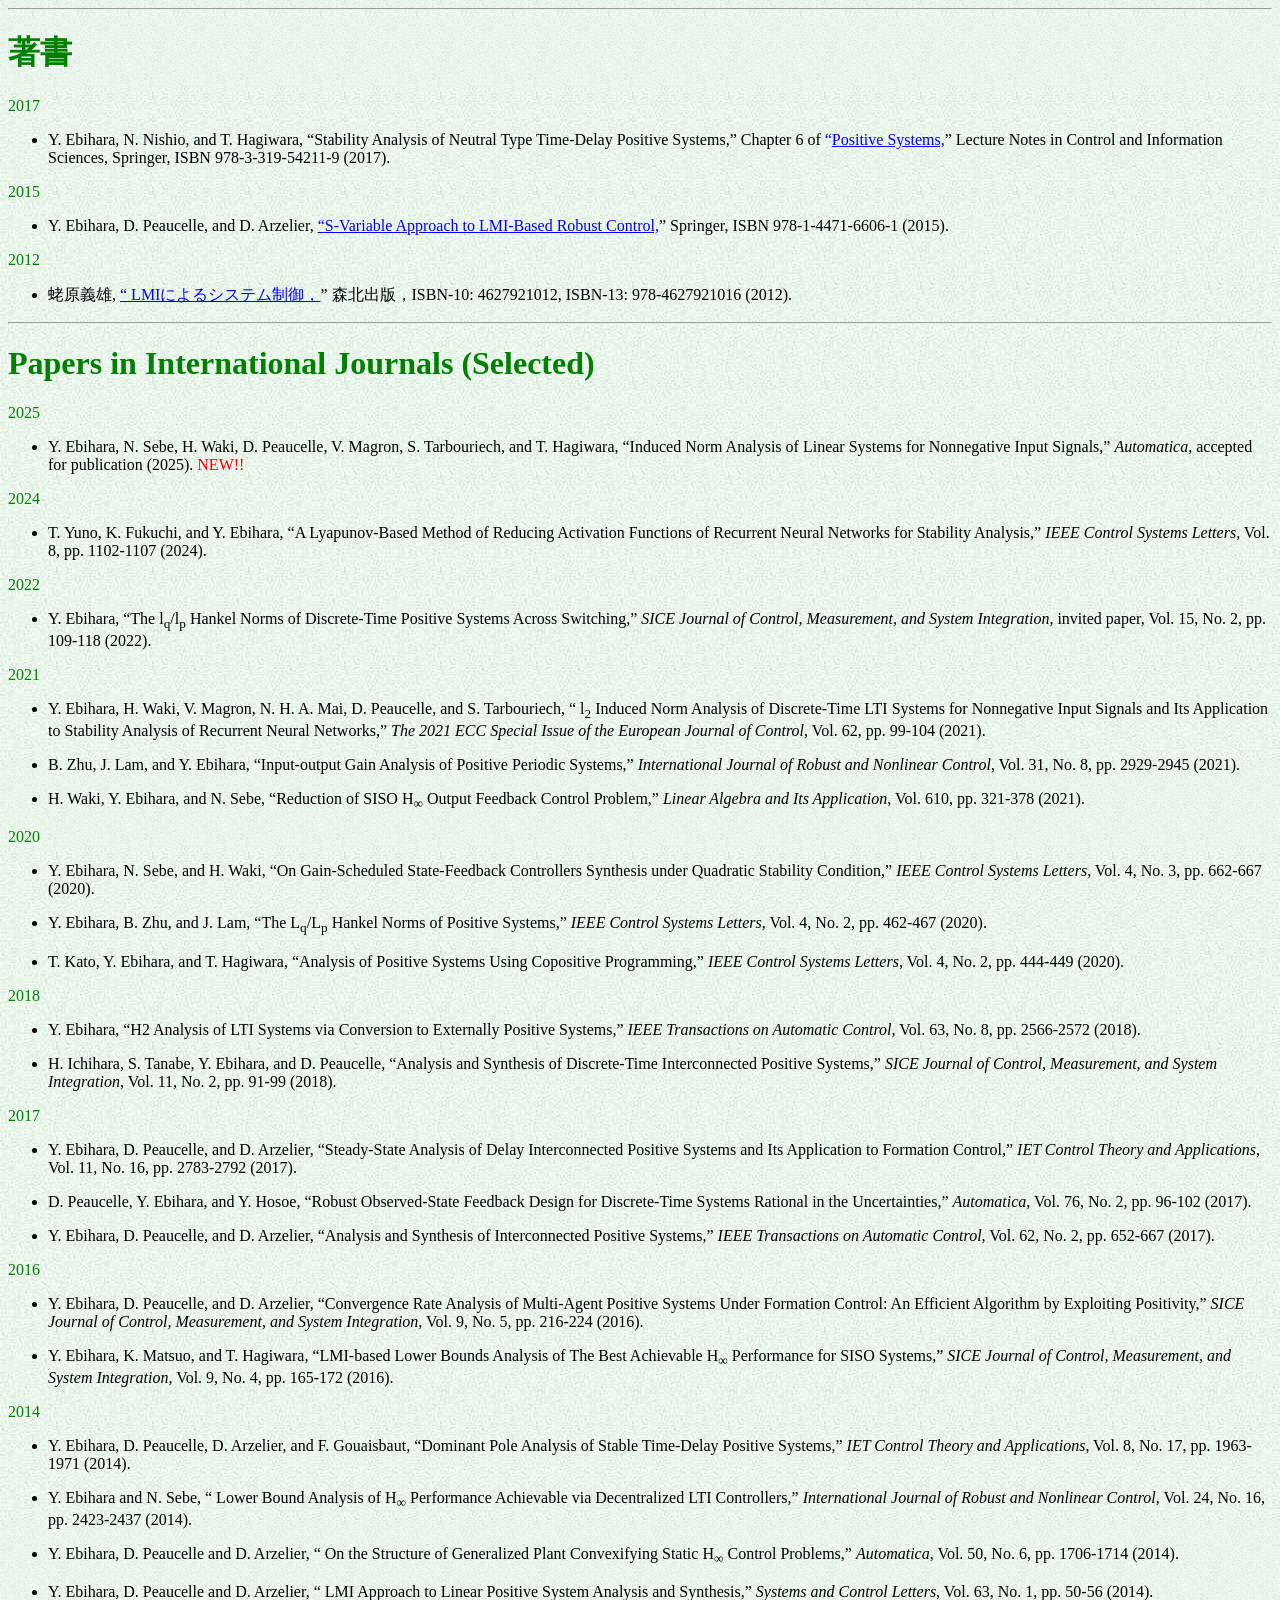
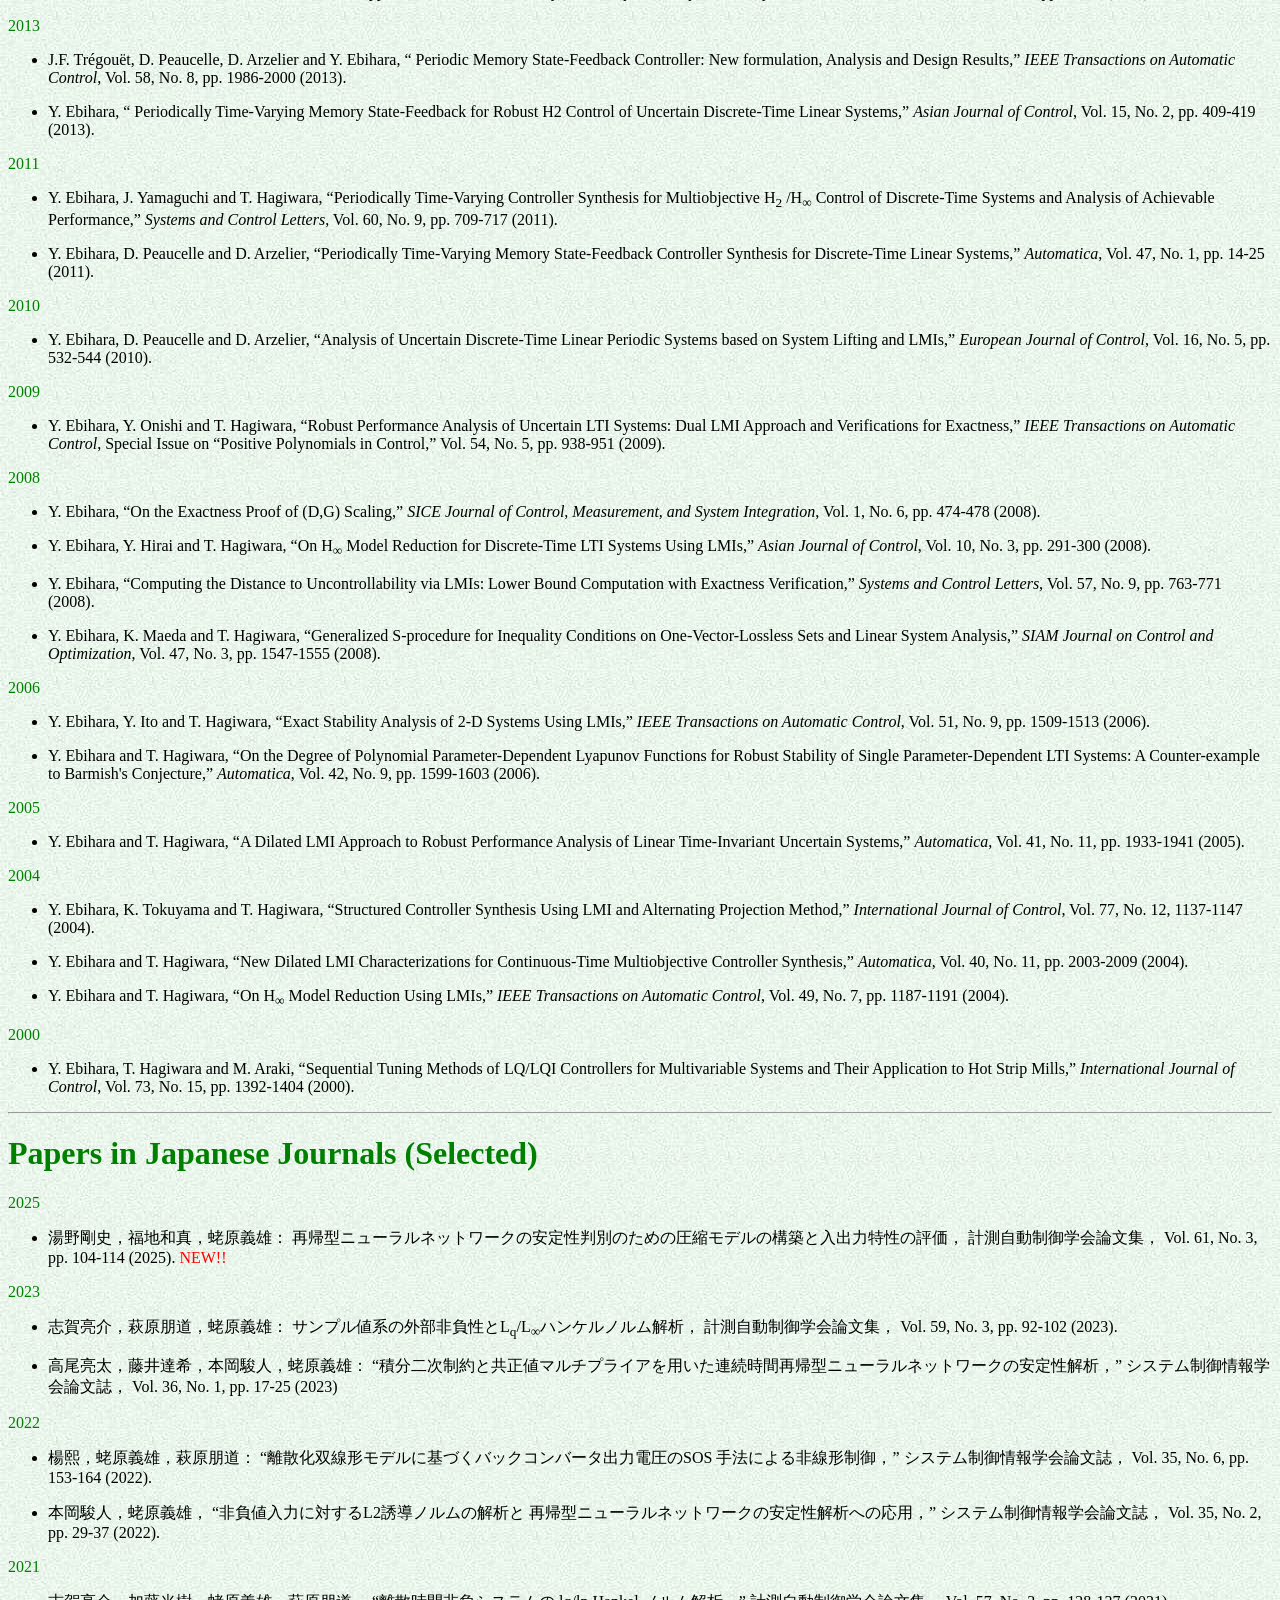
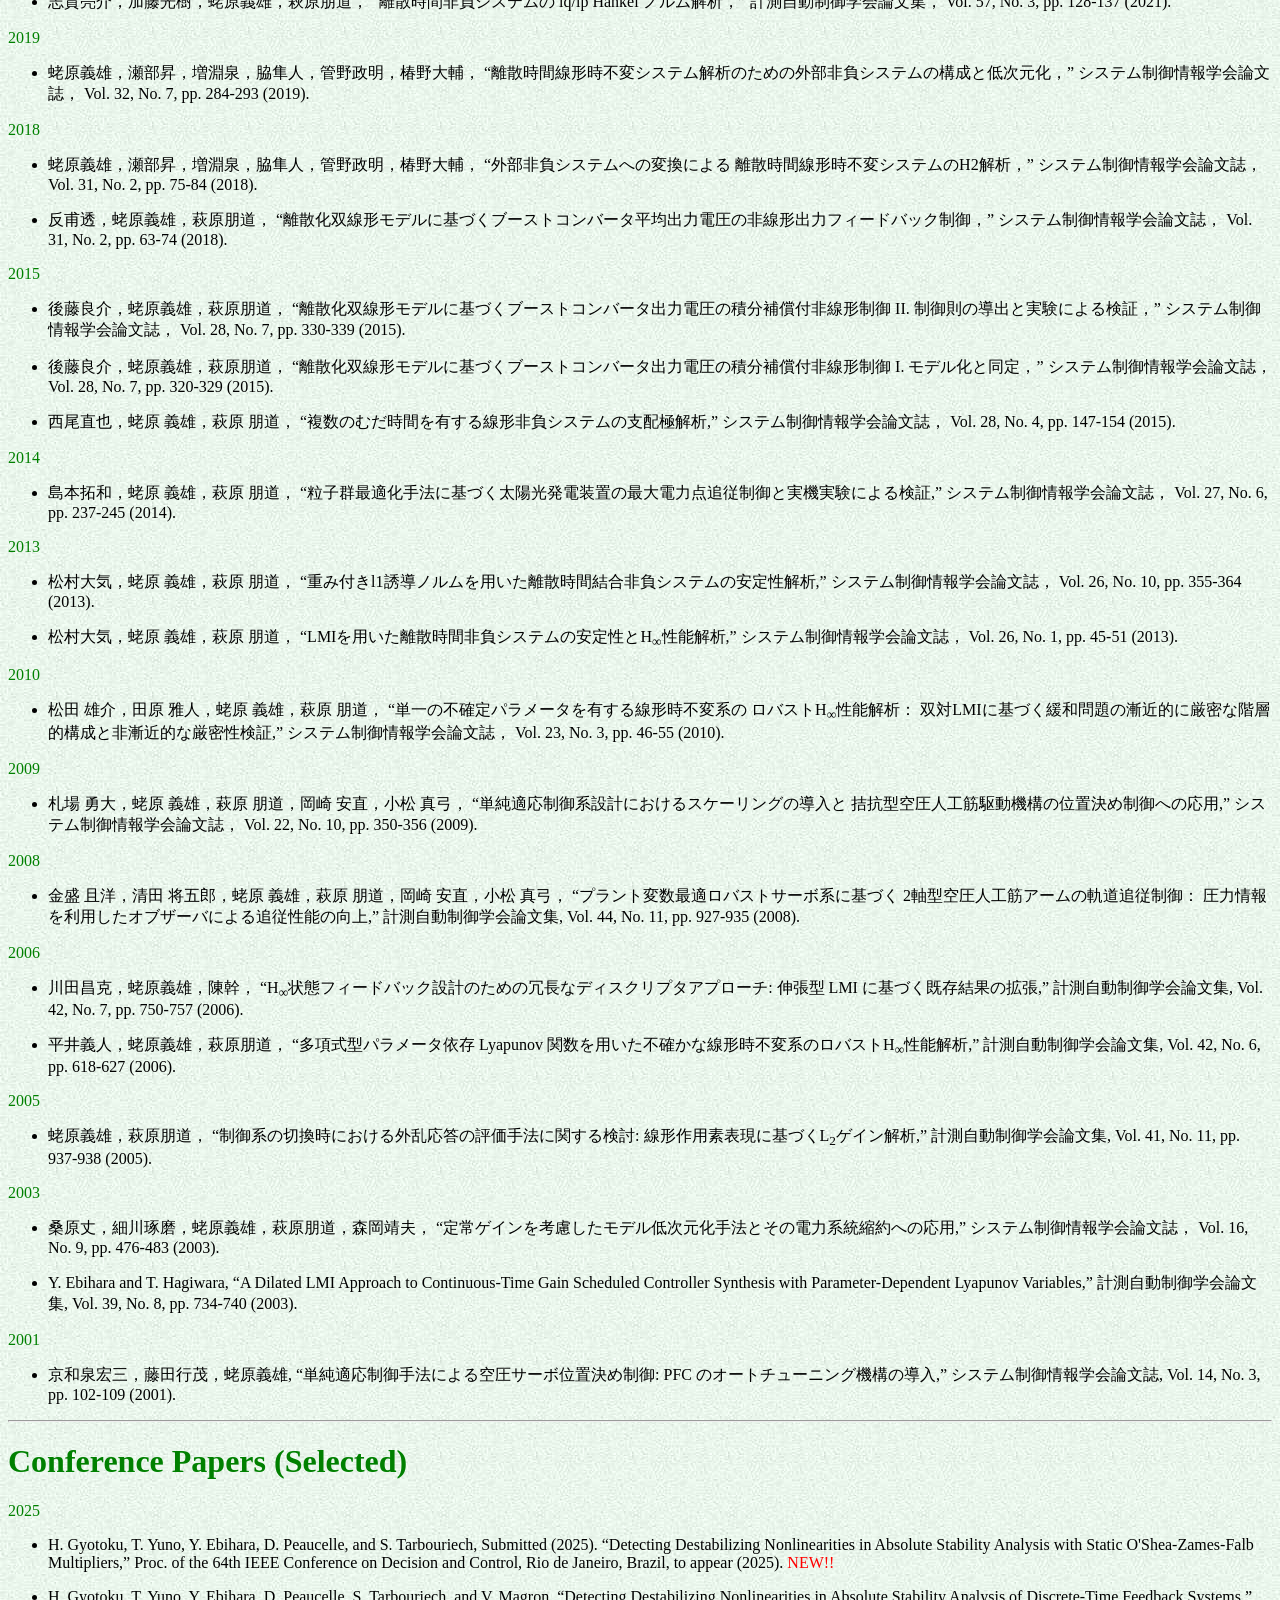
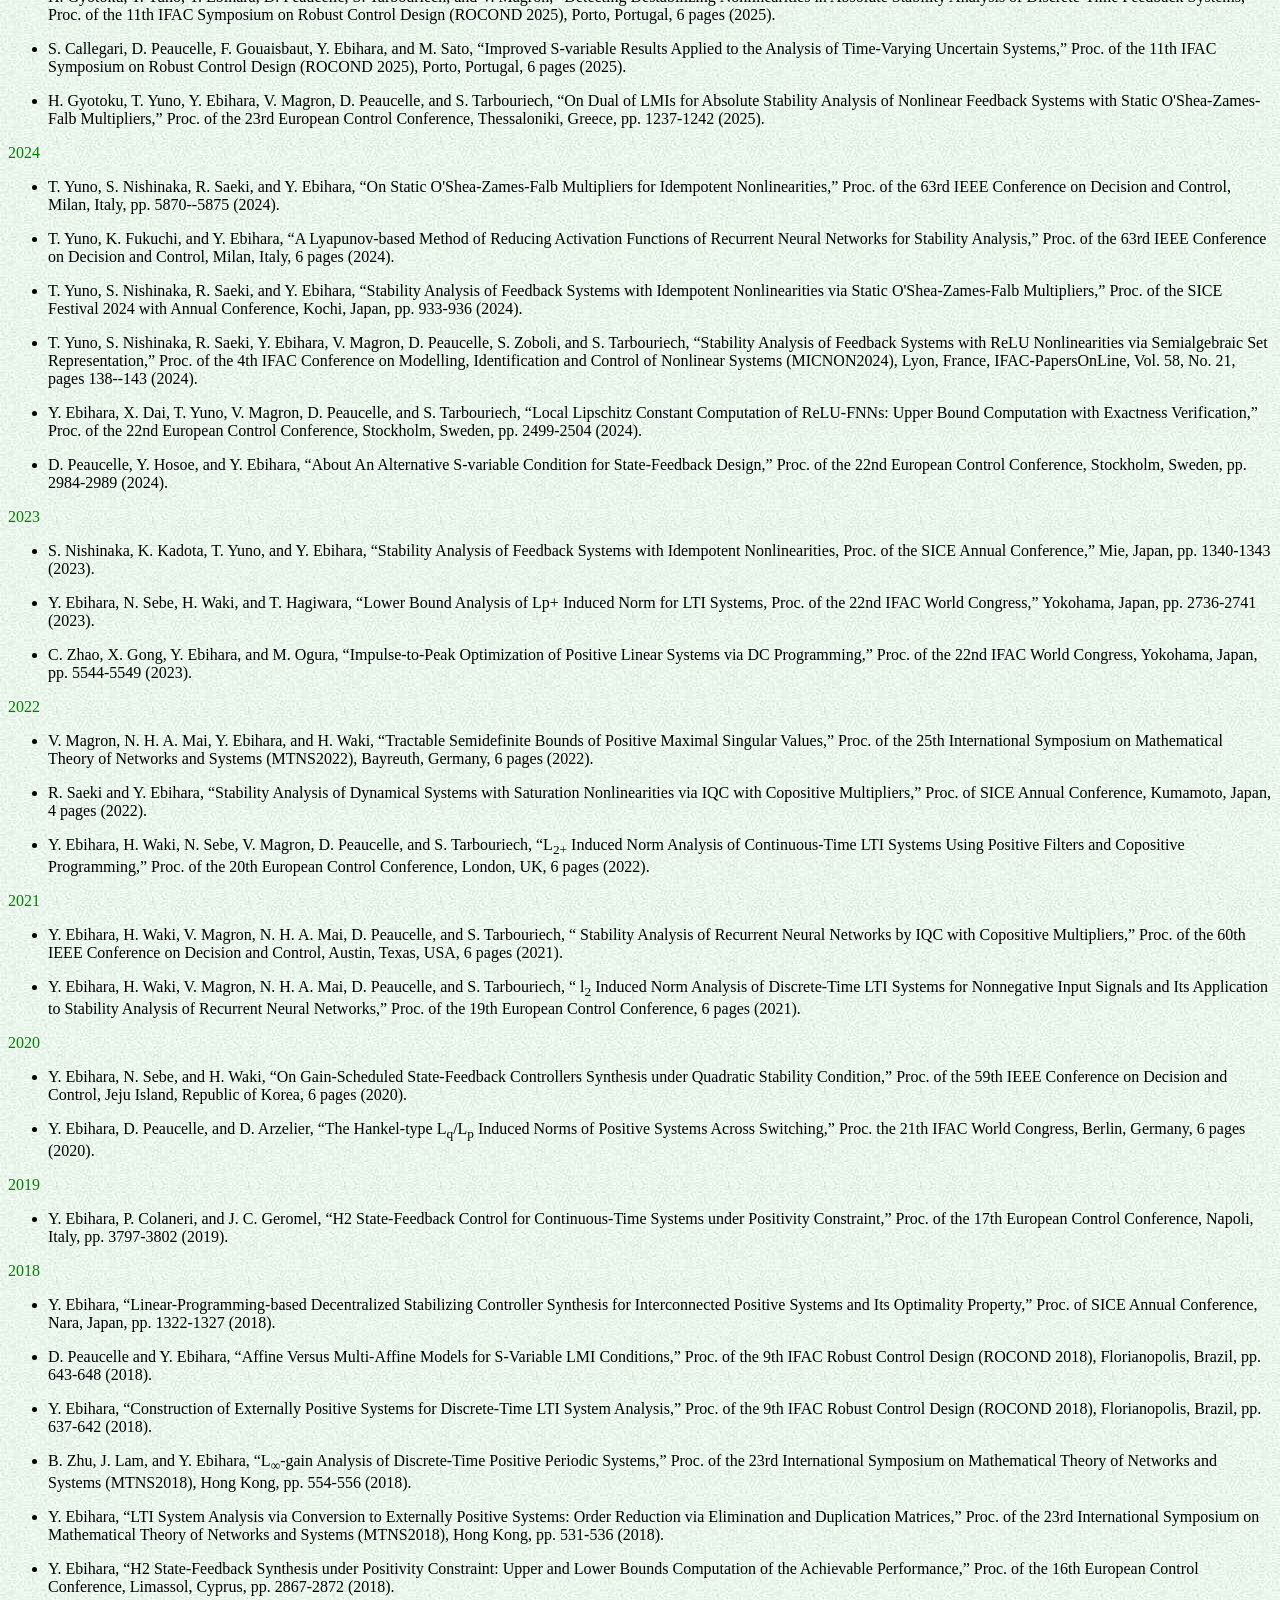
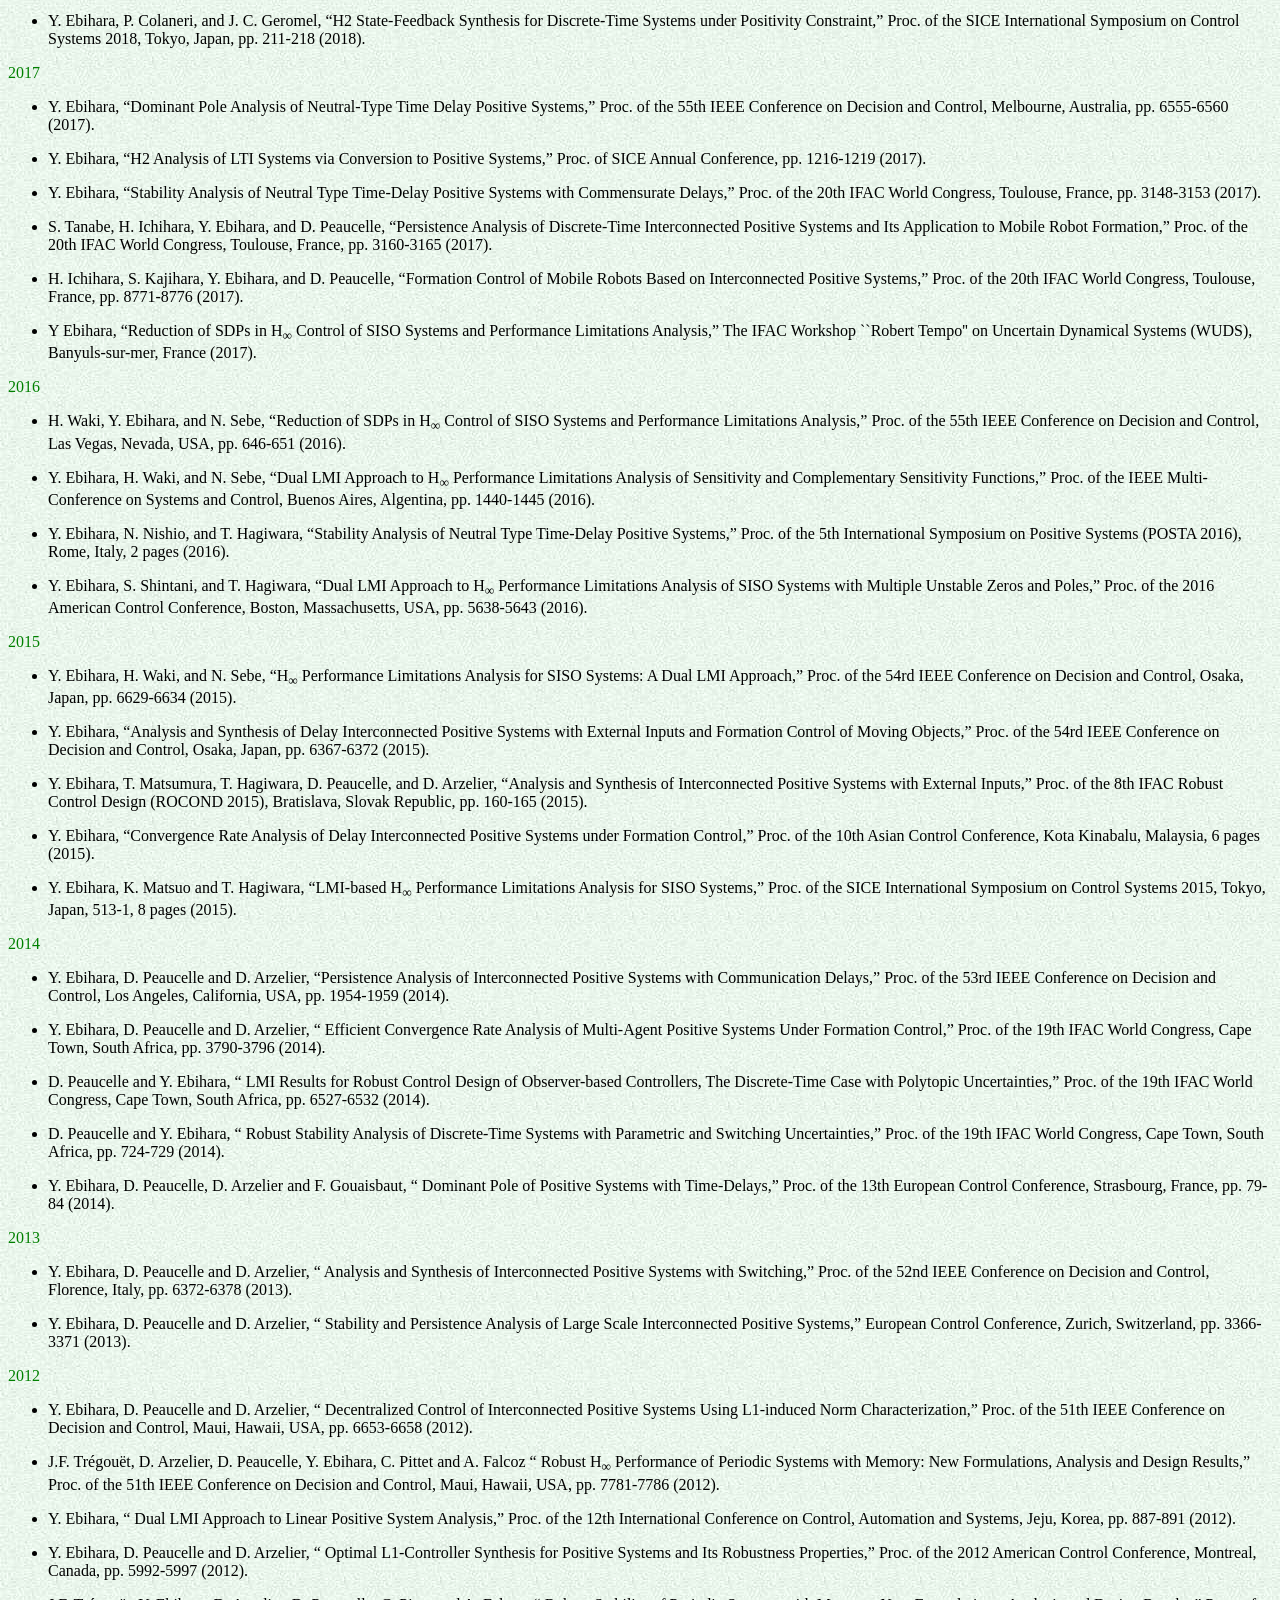
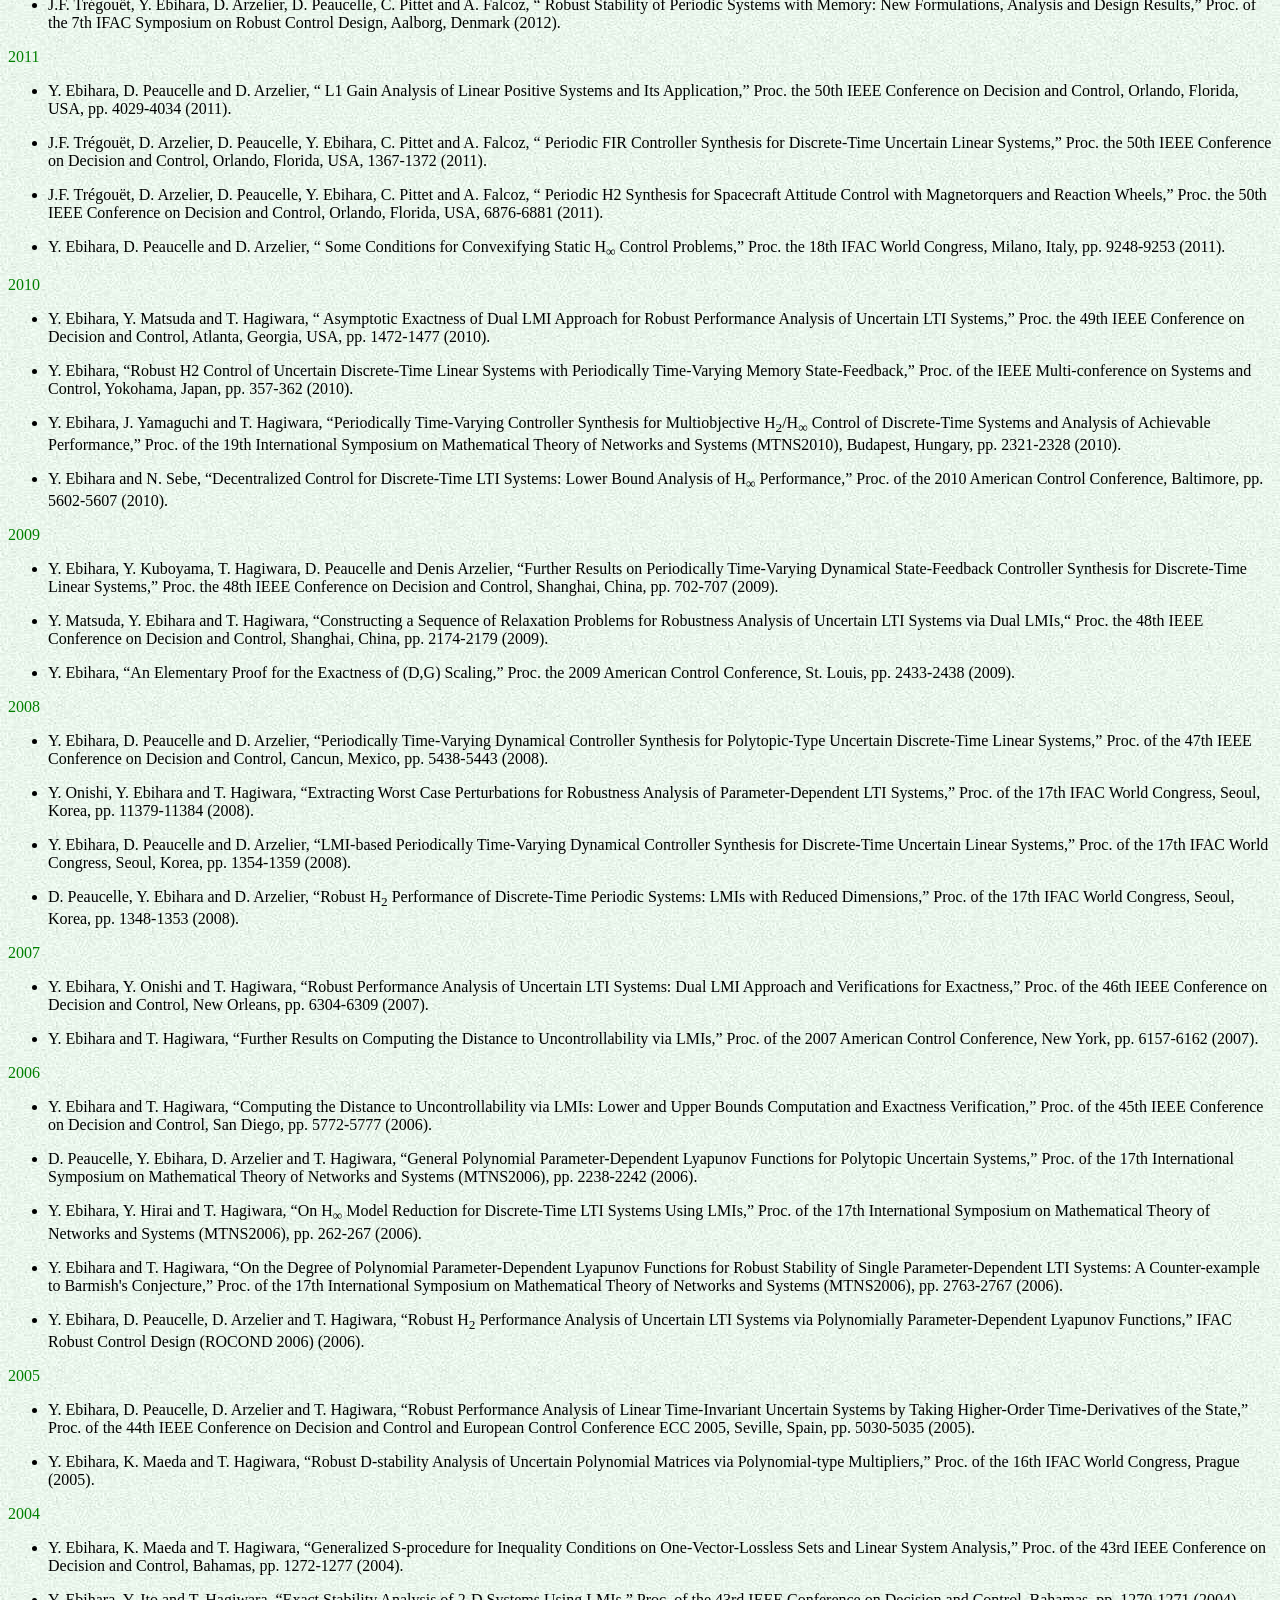
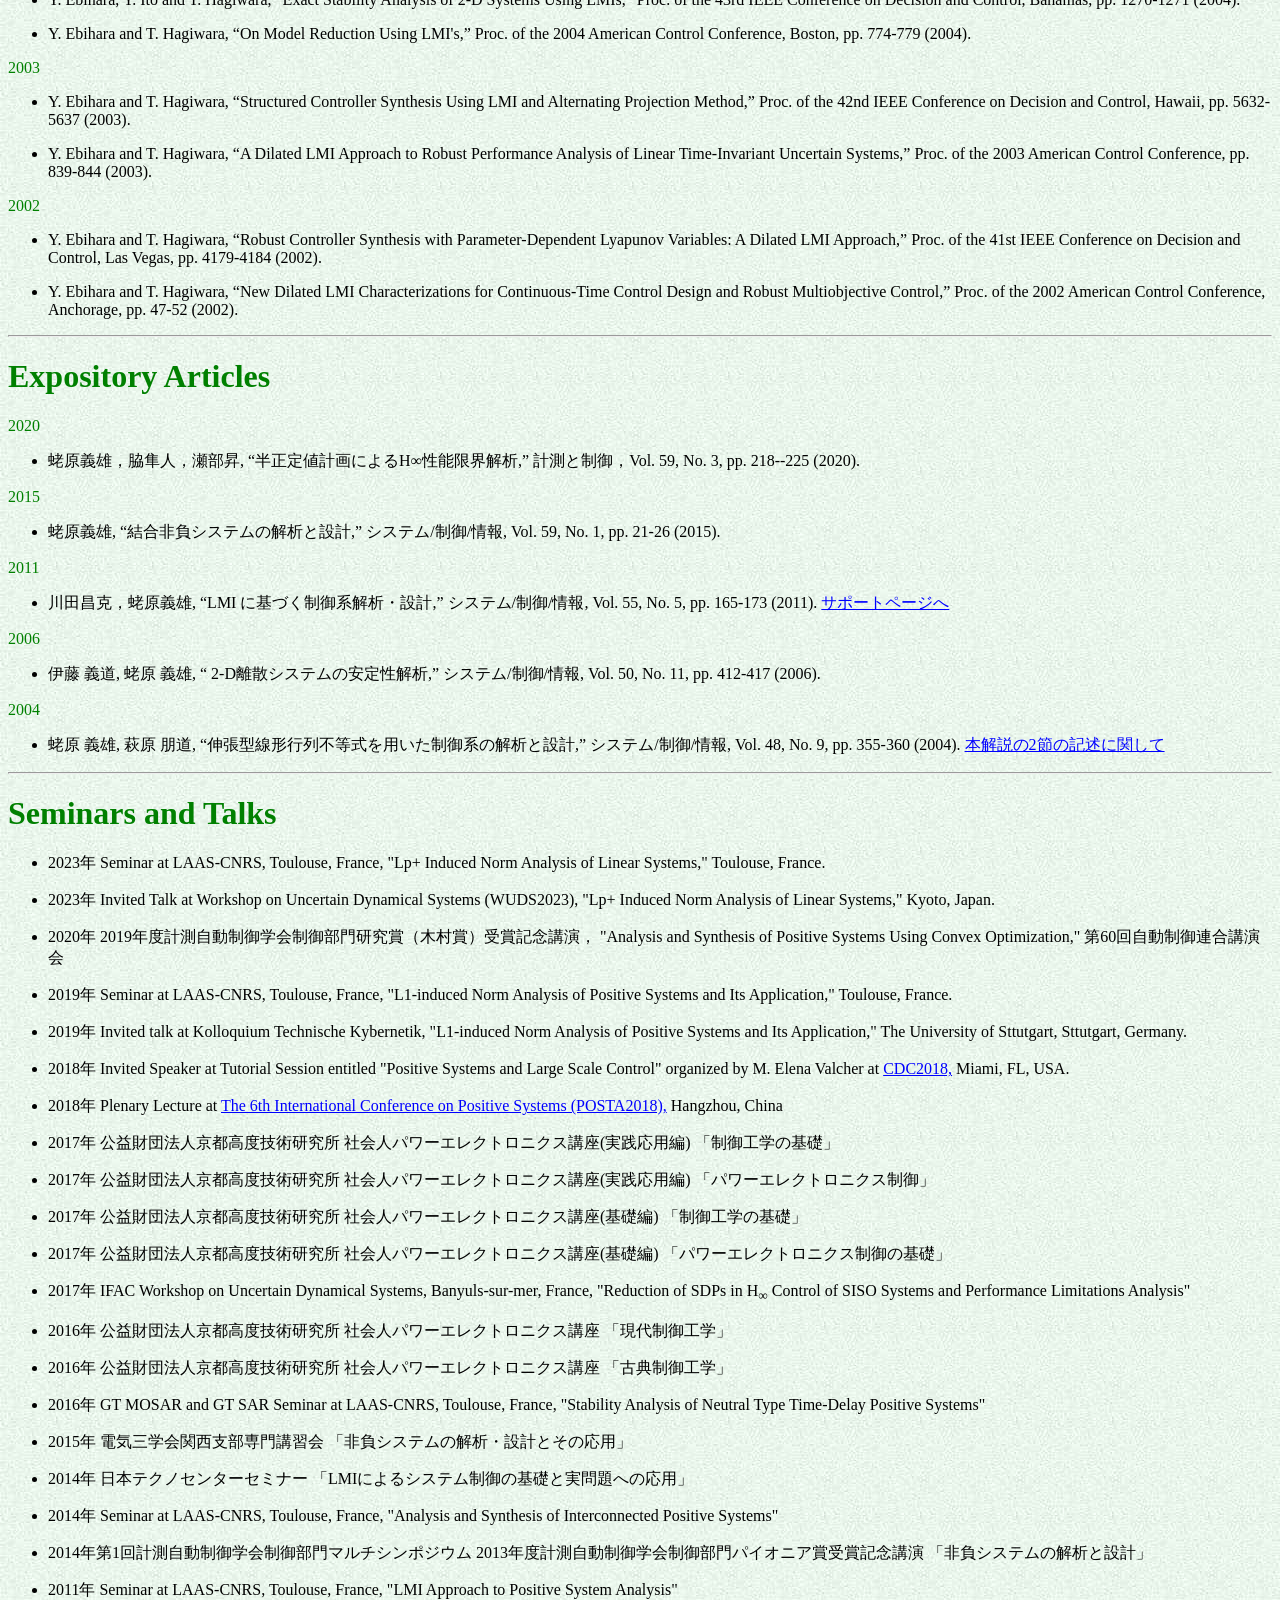
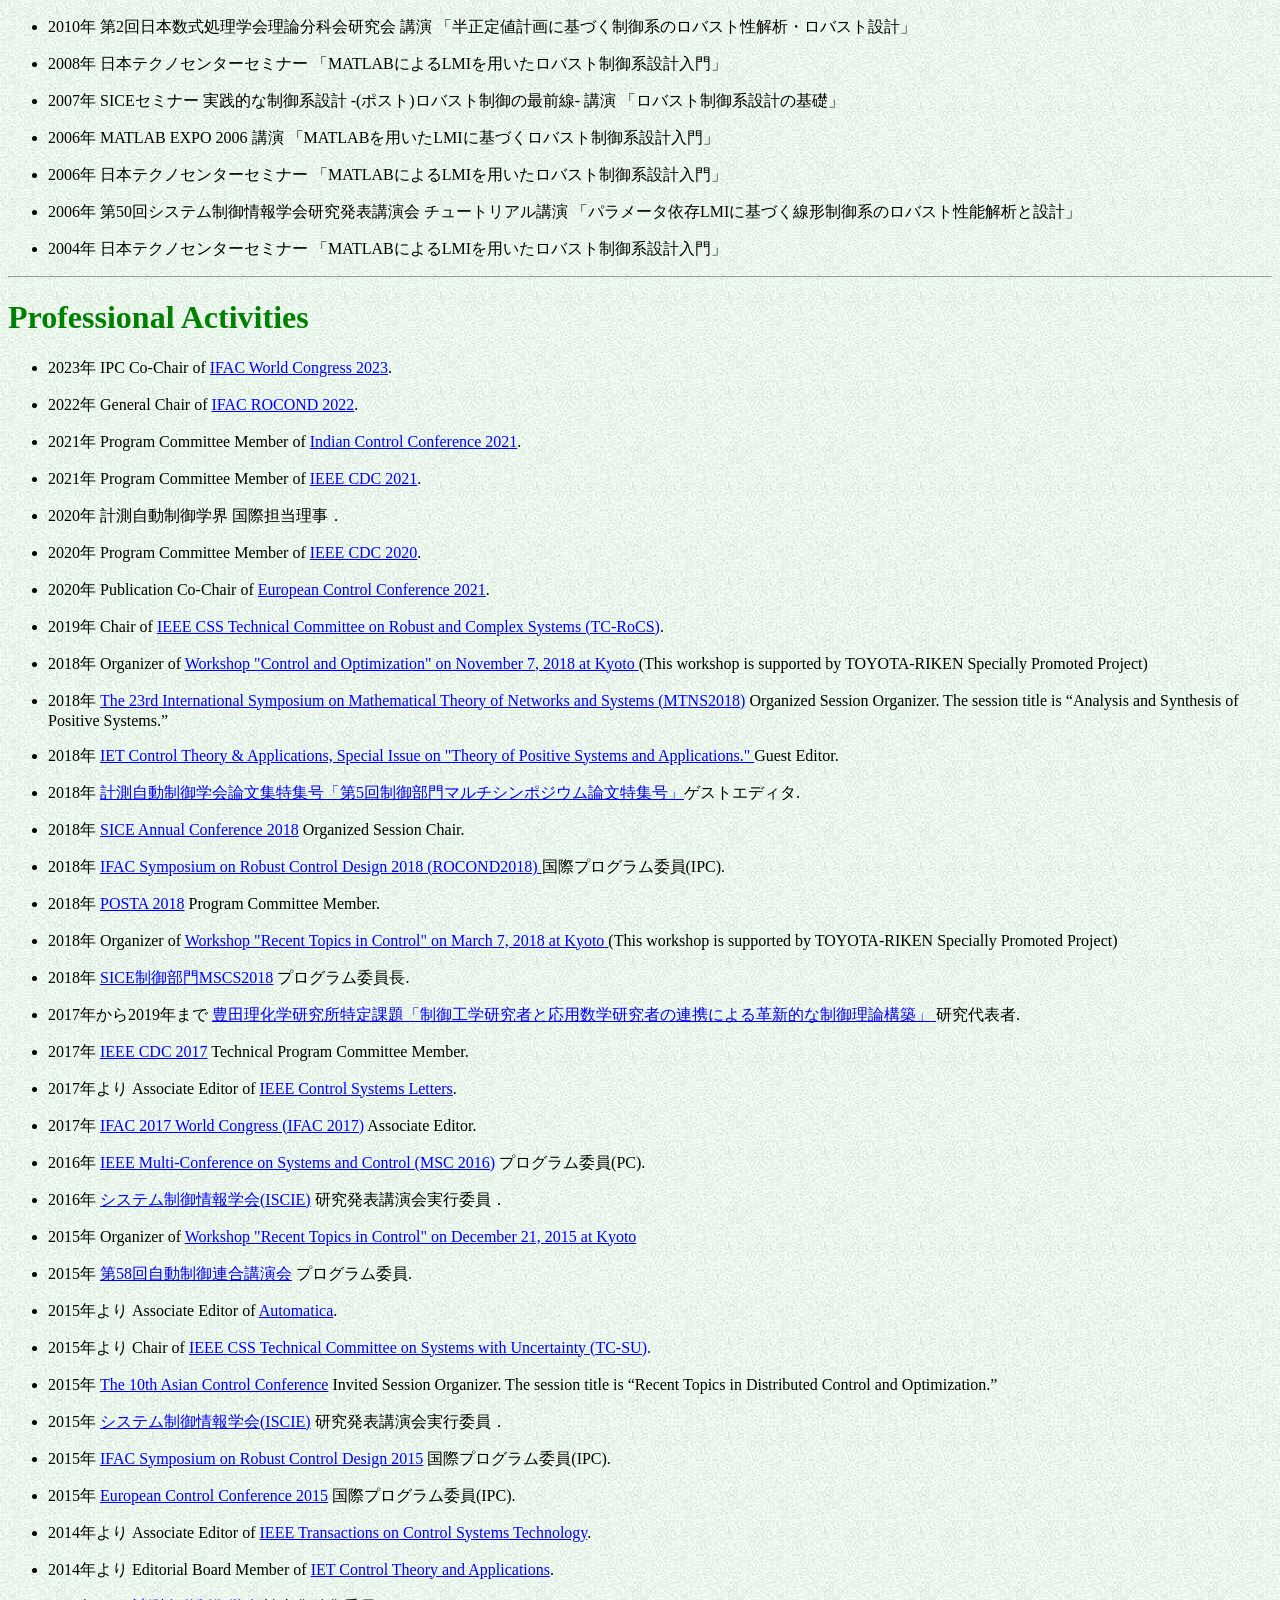
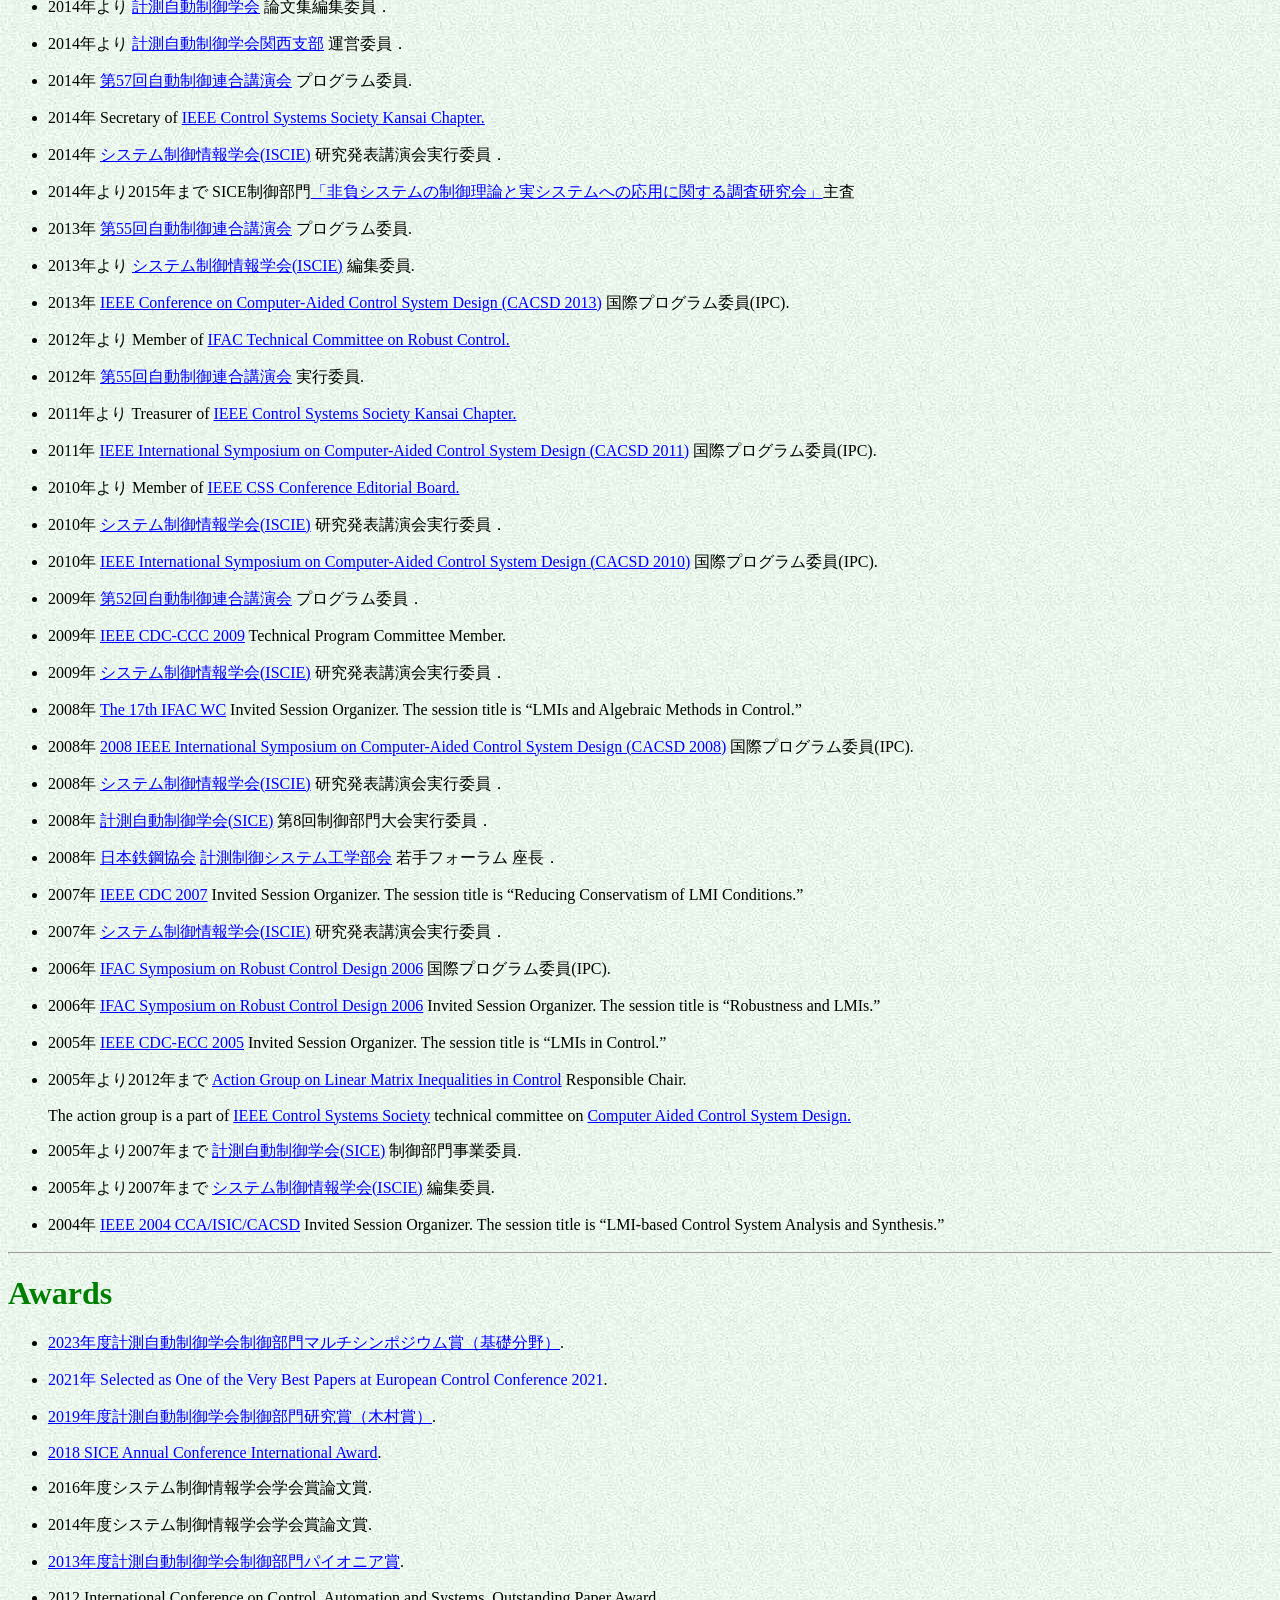
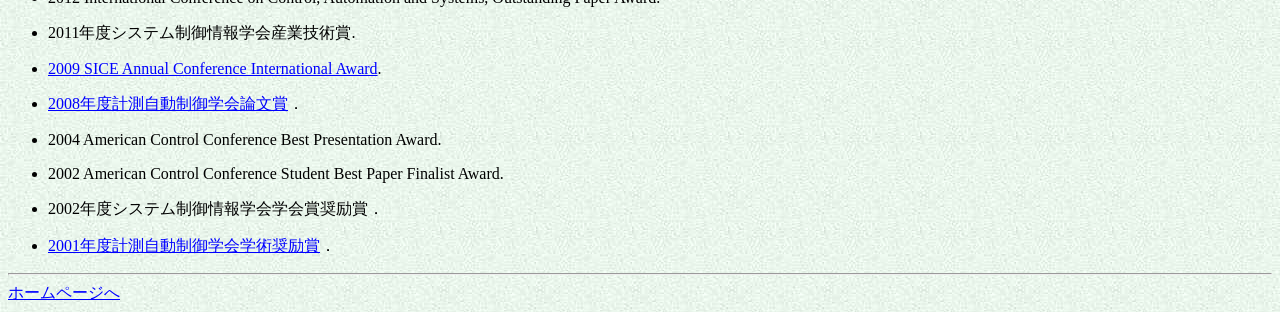
==== achievements-j.html @ daf1cf46 "Add files via upload" ====
<BODY BACKGROUND="JPG/b018.jpg" TEXT=#000000 LINK=#0000ff ALINK=#ffaaaa VLINK=#ff0000> 
<meta http-equiv="Content-Type" content="text/html; charset=euc-jp">
<font face="Times New Roman">
<HR>
<H1><FONT COLOR="green">����</FONT></H1>
<FONT COLOR="green">2017</FONT>
<UL>
<LI>
Y. Ebihara, N. Nishio, and T. Hagiwara,  
&#8220Stability Analysis of Neutral Type Time-Delay Positive Systems,&#8221
Chapter 6 of 
<FONT COLOR="blue">
&#8220<A HREF="http://www.springer.com/gp/book/9783319542102">Positive Systems,</FONT></A>&#8221  
Lecture Notes in Control and Information Sciences, 
Springer, ISBN 978-3-319-54211-9 (2017). 
</LI>
</UL>
<p>
<FONT COLOR="green">2015</FONT>
<UL>
<LI>
Y. Ebihara, D. Peaucelle, and D. Arzelier,  
<A HREF="http://www.springer.com/engineering/control/book/978-1-4471-6605-4">
&#8220<FONT COLOR="blue">S-Variable Approach to LMI-Based Robust Control,</FONT></A>&#8221 
Springer, ISBN 978-1-4471-6606-1 (2015). 
</LI>
</UL>
<p>
<FONT COLOR="green">2012</FONT>
<UL>
<LI>
�⸶��ͺ,  
<A HREF="http://www.morikita.co.jp/books/book/2402">
&#8220<FONT COLOR="blue">
LMI�ˤ�륷���ƥ����桤</FONT></A>&#8221
���̽��ǡ�ISBN-10: 4627921012, ISBN-13: 978-4627921016 (2012). 
</LI>
</UL>
<p>
<p>

<HR>
<H1><FONT COLOR="green">Papers in International Journals (Selected)</FONT></H1>
<FONT COLOR="green">2025</FONT>
<UL>
<LI> Y. Ebihara, N. Sebe, H. Waki, D. Peaucelle, V. Magron, S. Tarbouriech, and T. Hagiwara, 
  &#8220Induced Norm Analysis of Linear Systems for Nonnegative Input Signals,&#8221 
  <I>Automatica</I>,
  accepted for publication  (2025).  
    <FONT COLOR="red">NEW!!</FONT>
</LI>
</UL>
<p>
<FONT COLOR="green">2024</FONT>
<UL>
<LI> T. Yuno, K. Fukuchi, and Y. Ebihara, 
  &#8220A Lyapunov-Based Method of Reducing Activation Functions of 
      Recurrent Neural Networks for Stability Analysis,&#8221 
<I>IEEE Control Systems Letters</I>, 
  Vol. 8, pp. 1102-1107  (2024).  
</LI>
</UL>
<p>
<FONT COLOR="green">2022</FONT>
<UL>
<LI> Y. Ebihara, 
  &#8220The l<sub>q</sub>/l<sub>p</sub> Hankel Norms of Discrete-Time Positive Systems Across Switching,&#8221 
  <I>SICE Journal of Control, Measurement, and System Integration</I>,
 invited paper,
  Vol. 15, No. 2, pp. 109-118 (2022).  
</LI>
</UL>
<p>
<FONT COLOR="green">2021</FONT>
<UL>
<LI> Y. Ebihara, H. Waki, V. Magron, N. H. A. Mai, D. Peaucelle, 
and S. Tarbouriech,   
&#8220 l<sub>2</sub> Induced Norm Analysis of Discrete-Time LTI Systems for
Nonnegative Input Signals and Its Application to 
Stability Analysis of Recurrent Neural Networks,&#8221
  <I>The 2021 ECC Special Issue of the European Journal of Control</I>,
  Vol. 62, pp. 99-104 (2021).
</LI>
<p>
<LI>
B. Zhu, J. Lam, and Y. Ebihara,   
&#8220Input-output Gain Analysis of Positive Periodic Systems,&#8221 
<I>International Journal of Robust and Nonlinear Control</I>,
Vol. 31, No. 8, pp. 2929-2945 (2021). 
</LI>
<p>
<LI>
H. Waki, Y. Ebihara, and N. Sebe, 
&#8220Reduction of SISO H<sub>&infin;</sub> Output Feedback Control Problem,&#8221 
<I>Linear Algebra and Its Application</I>, 
Vol. 610, pp. 321-378 (2021). 
</LI>
</UL>
<p>
<FONT COLOR="green">2020</FONT>
<UL>
<LI>
Y. Ebihara, N. Sebe, and H. Waki,
&#8220On Gain-Scheduled State-Feedback Controllers Synthesis under
Quadratic Stability Condition,&#8221 
<I>IEEE Control Systems Letters</I>, 
Vol. 4, No. 3, pp. 662-667 (2020). 
</LI>
<p>
<LI>
Y. Ebihara, B. Zhu, and J. Lam,   
&#8220The L<sub>q</sub>/L<sub>p</sub> Hankel Norms of Positive Systems,&#8221  <I>IEEE Control Systems Letters</I>, 
 Vol. 4, No. 2, pp. 462-467 (2020). 
</LI>
<p>
<LI>
T. Kato, Y. Ebihara, and T. Hagiwara,
&#8220Analysis of Positive Systems Using Copositive Programming,&#8221
  <I>IEEE Control Systems Letters</I>, 
 Vol. 4, No. 2, pp. 444-449 (2020). 
</LI>
</UL>
<p>
<FONT COLOR="green">2018</FONT>
<UL>
<LI>
Y. Ebihara, 
&#8220H2 Analysis of LTI Systems via Conversion to Externally Positive Systems,&#8221
  <I>IEEE Transactions on Automatic Control</I>, 
 Vol. 63, No. 8, pp. 2566-2572 (2018). 
</LI>
<p>
<LI>
H. Ichihara, S. Tanabe, Y. Ebihara, and D. Peaucelle, 
&#8220Analysis and Synthesis of Discrete-Time Interconnected Positive Systems,&#8221
  <I>SICE Journal of Control, Measurement, and System Integration</I>, 
  Vol. 11, No. 2, pp. 91-99 (2018). 
</LI>
</UL>
<p>
<FONT COLOR="green">2017</FONT>
<UL>
<LI>
Y. Ebihara, D. Peaucelle, and D. Arzelier, 
&#8220Steady-State Analysis of Delay Interconnected Positive Systems and 
Its Application to Formation Control,&#8221
  <I>IET Control Theory and Applications</I>, 
  Vol. 11, No. 16, pp. 2783-2792 (2017).
</LI>
<p>
<LI>
D. Peaucelle, Y. Ebihara, and Y. Hosoe, 
&#8220Robust Observed-State Feedback Design for 
Discrete-Time Systems Rational in the Uncertainties,&#8221
  <I>Automatica</I>, 
   Vol. 76, No. 2, pp. 96-102 (2017). 
</LI>
<p>
<LI>
Y. Ebihara, D. Peaucelle, and D. Arzelier, 
&#8220Analysis and Synthesis of Interconnected Positive Systems,&#8221
  <I>IEEE Transactions on Automatic Control</I>, 
   Vol. 62, No. 2, pp. 652-667 (2017). 
</LI>
</UL>
<p>
<p>
<FONT COLOR="green">2016</FONT>
<UL>
<LI>
Y. Ebihara, D. Peaucelle, and D. Arzelier, 
&#8220Convergence Rate Analysis of Multi-Agent Positive Systems 
Under Formation Control:  An Efficient Algorithm by 
Exploiting Positivity,&#8221
  <I>SICE Journal of Control, Measurement, and System Integration</I>, 
  Vol. 9, No. 5, pp. 216-224 (2016).
</LI>
<p>
<LI>
Y. Ebihara, K. Matsuo, and T. Hagiwara, 
  &#8220LMI-based Lower Bounds Analysis of The Best Achievable H<sub>&infin;</sub> Performance 
  for SISO Systems,&#8221
  <I>SICE Journal of Control, Measurement, and System Integration</I>, 
  Vol. 9, No. 4, pp. 165-172 (2016).  
</LI>
</UL>
<p>
<p>
<FONT COLOR="green">2014</FONT>
<UL>
<LI>
Y. Ebihara, D. Peaucelle, D. Arzelier, and F. Gouaisbaut, 
  &#8220Dominant Pole Analysis of Stable Time-Delay Positive Systems,&#8221 
  <I>IET Control Theory and Applications</I>, 
  Vol. 8, No. 17, pp. 1963-1971 (2014).  
</LI>
<p>
<LI>
Y. Ebihara and N. Sebe,  
  &#8220 Lower Bound Analysis of H<sub>&infin;</sub> Performance 
  Achievable via Decentralized LTI Controllers,&#8221 
  <I>International Journal of Robust and Nonlinear Control</I>, 
  Vol. 24, No. 16, pp. 2423-2437 (2014). 
</LI>
<p>
<LI>
Y. Ebihara, D. Peaucelle and D. Arzelier, 
  &#8220 On the Structure of Generalized Plant Convexifying Static 
         H<sub>&infin;</sub> Control Problems,&#8221 
  <I>Automatica</I>, 
  Vol. 50, No. 6, pp. 1706-1714 (2014).  
</LI>
<p>
<LI>
Y. Ebihara, D. Peaucelle and D. Arzelier, 
  &#8220 LMI Approach to Linear Positive System Analysis and Synthesis,&#8221 
  <I>Systems and Control Letters</I>, 
  Vol. 63, No. 1, pp. 50-56 (2014).  
</LI>
</UL>
<p>
<p>
<FONT COLOR="green">2013</FONT>
<UL>
<LI>
J.F. Tr&eacutegou&eumlt, D. Peaucelle, D. Arzelier and Y. Ebihara, 
  &#8220 Periodic Memory State-Feedback Controller: 
  New formulation, Analysis and Design Results,&#8221 
  <I>IEEE Transactions on Automatic Control</I>, 
  Vol. 58, No. 8, pp. 1986-2000 (2013).  
</LI>
<p>
<LI>
Y. Ebihara, 
  &#8220 Periodically Time-Varying Memory State-Feedback for 
  Robust H2 Control of Uncertain Discrete-Time Linear Systems,&#8221
  <I>Asian Journal of Control</I>, 
  Vol. 15, No. 2, pp. 409-419 (2013).  
</LI>
</UL>
<p>
<p>
<FONT COLOR="green">2011</FONT>
<UL>
<LI>
Y. Ebihara, J. Yamaguchi and T. Hagiwara, 
  &#8220Periodically Time-Varying Controller Synthesis for 
  Multiobjective H<sub>2</sub> /H<sub>&infin;</sub> Control of Discrete-Time Systems and 
  Analysis of Achievable Performance,&#8221
  <I>Systems and Control Letters</I>, 
  Vol. 60, No. 9, pp. 709-717 (2011).
</LI>
<p>
<LI>
Y. Ebihara, D. Peaucelle and D. Arzelier, 
  &#8220Periodically Time-Varying Memory State-Feedback Controller Synthesis for
  Discrete-Time Linear Systems,&#8221
  <I>Automatica</I>, 
  Vol. 47, No. 1, pp. 14-25 (2011).
</LI>
</UL>
<p>
<p>
<FONT COLOR="green">2010</FONT>
<UL>
<LI>
Y. Ebihara, D. Peaucelle and D. Arzelier, 
  &#8220Analysis of Uncertain Discrete-Time Linear Periodic Systems 
  based on System Lifting and LMIs,&#8221
  <I>European Journal of Control</I>, 
  Vol. 16, No. 5, pp. 532-544 (2010).
</LI>
</UL>
<p>
<p>
<FONT COLOR="green">2009</FONT>
<UL>
<LI>
Y. Ebihara, Y. Onishi and T. Hagiwara, 
  &#8220Robust Performance Analysis of Uncertain LTI Systems:  
  Dual LMI Approach and Verifications for Exactness,&#8221
  <I>IEEE Transactions on Automatic Control</I>, 
  Special Issue on &#8220Positive Polynomials in Control,&#8221 
  Vol. 54, No. 5, pp. 938-951 (2009).  
</LI>
<p>
<p>
</UL>
<FONT COLOR="green">2008</FONT>
<UL>
<p>
<LI>
Y. Ebihara, 
  &#8220On the Exactness Proof of (D,G) Scaling,&#8221
  <I>SICE Journal of Control, Measurement, and System Integration</I>, 
  Vol. 1, No. 6, pp. 474-478 (2008).    
</LI>
<p>
<LI>
Y. Ebihara, Y. Hirai and T. Hagiwara, 
  &#8220On H<sub>&infin;</sub> Model Reduction for 
  Discrete-Time LTI Systems Using LMIs,&#8221   
  <I>Asian Journal of Control</I>, 
  Vol. 10, No. 3, pp. 291-300 (2008).    
</LI>
<p>
<LI>
Y. Ebihara, 
  &#8220Computing the Distance to Uncontrollability via LMIs:  
  Lower Bound Computation with Exactness Verification,&#8221
  <I>Systems and Control Letters</I>, 
  Vol. 57, No. 9, pp. 763-771 (2008).  
</LI>
<p>
<LI>
Y. Ebihara, K. Maeda and T. Hagiwara, 
  &#8220Generalized S-procedure for Inequality Conditions on 
  One-Vector-Lossless Sets and Linear System Analysis,&#8221
  <I>SIAM Journal on Control and Optimization</I>, 
  Vol. 47, No. 3, pp. 1547-1555 (2008).  
</LI>
<p>
<p>
</UL>
<FONT COLOR="green">2006</FONT>
<UL>
<LI>
Y. Ebihara, Y. Ito and T. Hagiwara, 
  &#8220Exact Stability Analysis of 2-D Systems Using LMIs,&#8221
  <I>IEEE Transactions on Automatic Control</I>, 
  Vol. 51, No. 9, pp. 1509-1513 (2006).  
</LI>
<p>
<LI>
Y. Ebihara and T. Hagiwara, 
  &#8220On the Degree of Polynomial Parameter-Dependent 
  Lyapunov Functions for 
  Robust Stability of Single Parameter-Dependent LTI Systems:  
  A Counter-example to Barmish's Conjecture,&#8221   
  <I>Automatica</I>, 
  Vol. 42, No. 9, pp. 1599-1603 (2006).    
</LI>
<p>
<p>
</UL>
<FONT COLOR="green">2005</FONT>
<UL>
<LI>
Y. Ebihara and T. Hagiwara, 
  &#8220A Dilated LMI Approach to Robust Performance
  Analysis of Linear Time-Invariant Uncertain Systems,&#8221 
  <I>Automatica</I>, 
  Vol. 41, No. 11, pp. 1933-1941 (2005).    
</LI>
<p>
<p>
</UL>
<FONT COLOR="green">2004</FONT>
<UL>
<LI>
Y. Ebihara, K. Tokuyama and T. Hagiwara, 
  &#8220Structured Controller Synthesis Using LMI
  and Alternating Projection Method,&#8221 
  <I>International Journal of Control</I>, 
  Vol. 77, No. 12, 1137-1147 (2004).  
</LI>
<p>
<LI>
Y. Ebihara and T. Hagiwara, 
  &#8220New Dilated LMI Characterizations for Continuous-Time 
  Multiobjective Controller Synthesis,&#8221 
  <I>Automatica</I>, Vol. 40, No. 11, pp. 2003-2009 (2004).    
</LI>
<p>
<LI>
Y. Ebihara and T. Hagiwara, 
  &#8220On H<sub>&infin;</sub> Model Reduction Using LMIs,&#8221 
  <I>IEEE Transactions on Automatic Control</I>, 
  Vol. 49, No. 7, pp. 1187-1191 (2004).  
</LI>
<p>
<p>
</UL>
<FONT COLOR="green">2000</FONT>
<p>
<UL>
<LI>
Y. Ebihara, T. Hagiwara and M. Araki, 
  &#8220Sequential Tuning Methods of LQ/LQI Controllers 
  for Multivariable Systems and Their Application to 
  Hot Strip Mills,&#8221 
  <I>International Journal of Control</I>, 
  Vol. 73, No. 15, pp. 1392-1404 (2000).  
</LI> 
</UL>

<HR>
<H1><FONT COLOR="green">Papers in Japanese Journals (Selected)</FONT></H1>
<p>
<FONT COLOR="green">2025</FONT>
<UL>
  <LI>
�����ˡ�ʡ���¿����⸶��ͺ��    
�Ƶ����˥塼���ͥåȥ���ΰ�����Ƚ�̤Τ���ΰ��̥�ǥ�ι��ۤ�������������ɾ����    
��¬��ư����ز���ʸ����
Vol. 61, No. 3, pp. 104-114 (2025).  
    <FONT COLOR="red">NEW!!</FONT>
  </LI>
</UL>
  <p>
<FONT COLOR="green">2023</FONT>
<UL>
 <LI>
�ֲ�μ���븶��ƻ���⸶��ͺ��
����ץ��ͷϤγ�����������L<sub>q</sub>/L<sub>&infin;</sub>�ϥ󥱥�Υ����ϡ�
��¬��ư����ز���ʸ���� 
Vol. 59, No. 3, pp. 92-102 (2023).  
</LI>
<p>
<LI>
����μ����ƣ��ã�����ܲ��ٿ͡��⸶��ͺ��
&#8220��ʬ������ȶ����ͥޥ���ץ饤�����Ѥ���Ϣ³���ֺƵ����˥塼���ͥåȥ���ΰ��������ϡ�&#8221
�����ƥ��������ز���ʸ�
Vol. 36, No. 1, pp. 17-25 (2023)
</LI>
</UL>
<p>
<FONT COLOR="green">2022</FONT>
<UL>
<LI>
�������⸶��ͺ���븶��ƻ��
&#8220Υ������������ǥ�˴�Ť��Хå�����С��������Ű���SOS ��ˡ�ˤ�����������桤&#8221
�����ƥ��������ز���ʸ�
Vol. 35,  No. 6, pp. 153-164 (2022). 
</LI>
<p>
<LI>
�ܲ��ٿ͡��⸶��ͺ��
&#8220���������Ϥ��Ф���L2ͶƳ�Υ��β��Ϥ�
�Ƶ����˥塼���ͥåȥ���ΰ��������Ϥؤα��ѡ�&#8221
�����ƥ��������ز���ʸ�
Vol. 35, No. 2, pp. 29-37 (2022).  
</LI>
</UL>
<p>
<FONT COLOR="green">2021</FONT>
<UL>
<LI>
�ֲ�μ�𡤲�ƣ�������⸶��ͺ���븶��ƻ��
&#8220Υ���������饷���ƥ�� lq/lp Hankel �Υ����ϡ�&#8221
��¬��ư����ز���ʸ����
Vol. 57, No. 3, pp. 128-137 (2021). 
</LI>
</UL>
<p>
<FONT COLOR="green">2019</FONT>
<UL>
<LI>
�⸶��ͺ������������ʥ������Ȼ�͡������������������塤
&#8220Υ���������������ѥ����ƥ���ϤΤ���γ������饷���ƥ�ι������㼡������&#8221
  �����ƥ��������ز���ʸ�
  Vol. 32, No. 7, pp. 284-293 (2019).  
</LI>
</UL>
<p>
<FONT COLOR="green">2018</FONT>
<UL>
<LI>
�⸶��ͺ������������ʥ������Ȼ�͡������������������塤
&#8220�������饷���ƥ�ؤ��Ѵ��ˤ�� Υ���������������ѥ����ƥ��H2���ϡ�&#8221
  �����ƥ��������ز���ʸ�
  Vol. 31, No. 2, pp. 75-84 (2018).  
</LI>
<p>
<LI>
ȿ��Ʃ���⸶��ͺ���븶��ƻ��
&#8220Υ������������ǥ�˴�Ť��֡����ȥ���С���ʿ�ѽ����Ű������������ϥե����ɥХå����桤&#8221
  �����ƥ��������ز���ʸ�
  Vol. 31, No. 2, pp. 63-74 (2018).  
</LI>
</UL>
<p>
<FONT COLOR="green">2015</FONT>
<UL>
<LI>
��ƣ�ɲ��⸶��ͺ���븶��ƻ��
&#8220Υ������������ǥ�˴�Ť��֡����ȥ���С��������Ű�����ʬ��������������� II. ����§��Ƴ�Фȼ¸��ˤ�븡�ڡ�&#8221
  �����ƥ��������ز���ʸ�
  Vol. 28, No. 7, pp. 330-339 (2015).  
</LI>
<p>
<LI>
��ƣ�ɲ��⸶��ͺ���븶��ƻ��
&#8220Υ������������ǥ�˴�Ť��֡����ȥ���С��������Ű�����ʬ��������������� I. ��ǥ벽��Ʊ�ꡤ&#8221 
  �����ƥ��������ز���ʸ�
  Vol. 28, No. 7, pp. 320-329 (2015).  
</LI>
<p>
<LI>
����ľ�顤�⸶ ��ͺ���븶 ��ƻ��
&#8220ʣ���Τ�����֤�ͭ�����������饷���ƥ�λ��۶˲���,&#8221
  �����ƥ��������ز���ʸ�
  Vol. 28, No. 4, pp. 147-154 (2015).  
</LI>
</UL>
<p>
<FONT COLOR="green">2014</FONT>
<UL>
<LI>
�������¡��⸶ ��ͺ���븶 ��ƻ��
&#8220γ�ҷ���Ŭ����ˡ�˴�Ť����۸�ȯ�����֤κ����������ɽ�����ȼµ��¸��ˤ�븡��,&#8221
  �����ƥ��������ز���ʸ�
  Vol. 27, No. 6, pp. 237-245 (2014).  
</LI>
</UL>
<FONT COLOR="green">2013</FONT>
<UL>
<LI>
��¼�絤���⸶ ��ͺ���븶 ��ƻ��
&#8220�Ť��դ�l1ͶƳ�Υ����Ѥ���Υ�����ַ�����饷���ƥ�ΰ���������,&#8221
  �����ƥ��������ز���ʸ�
   Vol. 26, No. 10, pp. 355-364 (2013).  
</LI>
<p>
<LI>
��¼�絤���⸶ ��ͺ���븶 ��ƻ��
&#8220LMI���Ѥ���Υ���������饷���ƥ�ΰ�������H<sub>��</sub>��ǽ����,&#8221
  �����ƥ��������ز���ʸ�
    Vol. 26, No. 1, pp. 45-51 (2013).  
</LI>
</UL>
<FONT COLOR="green">2010</FONT>
<UL>
<LI>
���� ͺ���ĸ� ���͡��⸶ ��ͺ���븶 ��ƻ��
&#8220ñ����Գ���ѥ�᡼����ͭ�������������ѷϤ�
���Х���H<sub>��</sub>��ǽ���ϡ�
����LMI�˴�Ť��������������Ū�˸�̩�ʳ���Ū������������Ū�ʸ�̩������,&#8221
  �����ƥ��������ز���ʸ�
  Vol. 23, No. 3, pp. 46-55 (2010).  
</LI>
</UL>
<FONT COLOR="green">2009</FONT>
<UL>
<LI>
���� ͦ�硤�⸶ ��ͺ���븶 ��ƻ������ ��ľ������ ���ݡ�
&#8220ñ��Ŭ��������߷פˤ����륹������󥰤�Ƴ����
�ɹ��������͹��ڶ�ư�����ΰ��ַ������ؤα���,&#8221 
  �����ƥ��������ز���ʸ�
  Vol. 22, No. 10, pp. 350-356 (2009).  
</LI>
</UL>
<FONT COLOR="green">2008</FONT>
<UL>
<LI>
���� ���Ρ����� ����Ϻ���⸶ ��ͺ���븶 ��ƻ������ ��ľ������ ���ݡ�
&#8220�ץ����ѿ���Ŭ���Х��ȥ����ܷϤ˴�Ť�
2���������͹��ڥ�����ε�ƻ�ɽ����桧
���Ͼ�������Ѥ������֥����Фˤ���ɽ���ǽ�θ���,&#8221
  ��¬��ư����ز���ʸ��, 
  Vol. 44, No. 11, pp. 927-935 (2008).  
</LI>
</UL>
<FONT COLOR="green">2006</FONT>
<UL>
<LI>
���ľ���⸶��ͺ���Ĵ���
  &#8220H<sub>��</sub>���֥ե����ɥХå��߷פΤ����<!--
      -->��Ĺ�ʥǥ�������ץ����ץ�����:  
        ��ĥ�� LMI �˴�Ť���¸��̤γ�ĥ,&#8221 
  ��¬��ư����ز���ʸ��, 
  Vol. 42, No. 7, pp. 750-757 (2006).  
</LI>
<p>
<LI>
ʿ����͡��⸶��ͺ���븶��ƻ��
  &#8220¿�༰���ѥ�᡼����¸ Lyapunov �ؿ����Ѥ���<!--
     -->�ԳΤ������������ѷϤΥ��Х���H<sub>��</sub>��ǽ����,&#8221 
  ��¬��ư����ز���ʸ��, 
  Vol. 42, No. 6, pp. 618-627 (2006).  
</LI>
</UL>
<FONT COLOR="green">2005</FONT>
<UL>
<LI>
�⸶��ͺ���븶��ƻ��
  &#8220����Ϥ��ڴ����ˤ����볰�������ɾ����ˡ�˴ؤ��븡Ƥ:  
	    ����������ɽ���˴�Ť�L<sub>2</sub>���������,&#8221 
  ��¬��ư����ز���ʸ��, 
  Vol. 41, No. 11, pp. 937-938 (2005).  
</LI>
</UL>
<p>
<FONT COLOR="green">2003</FONT>
<UL>
<LI>
�����桤�������ᡤ�⸶��ͺ���븶��ƻ���������ס� 
  &#8220��沈������θ������ǥ��㼡������ˡ�Ȥ������Ϸ�������ؤα���,&#8221 
  �����ƥ��������ز���ʸ�
  Vol. 16, No. 9, pp. 476-483 (2003).  

</LI>
<p>
<LI>
Y. Ebihara and T. Hagiwara,
  &#8220A Dilated LMI Approach to 
  Continuous-Time Gain Scheduled Controller 
  Synthesis with Parameter-Dependent Lyapunov Variables,&#8221 
  ��¬��ư����ز���ʸ��, 
  Vol. 39, No. 8, pp. 734-740 (2003).

</LI>
</UL>
<p>
<p>
<FONT COLOR="green">2001</FONT>
<UL>
<LI>
������������ƣ�Ĺ��С��⸶��ͺ, 
  &#8220ñ��Ŭ�������ˡ�ˤ����������ܰ��ַ������:  
        PFC �Υ����ȥ��塼�˥󥰵�����Ƴ��,&#8221 
  �����ƥ��������ز���ʸ��, 
  Vol. 14, No. 3, pp. 102-109 (2001).  
</LI>
</UL>
<p>

<HR>
<H1><FONT COLOR="green">Conference Papers (Selected)</FONT></H1>
<p>
<FONT COLOR="green">2025</FONT>
<UL>
<LI>  H. Gyotoku, T. Yuno, Y. Ebihara, D. Peaucelle, and S. Tarbouriech, 
      Submitted (2025).    
      &#8220Detecting Destabilizing Nonlinearities in Absolute Stability Analysis with Static O'Shea-Zames-Falb Multipliers,&#8221 
      Proc. of the 64th IEEE Conference on Decision and Control, 
      Rio de Janeiro, Brazil, to appear (2025).  
      <FONT COLOR="red">NEW!!</FONT>
</LI>
<p>
<LI>  H. Gyotoku, T. Yuno, Y. Ebihara, D. Peaucelle, S. Tarbouriech, and V. Magron,   
      &#8220Detecting Destabilizing Nonlinearities in Absolute Stability Analysis of 
      Discrete-Time Feedback Systems,&#8221 
      Proc. of the 11th IFAC Symposium on Robust Control Design (ROCOND 2025), 
      Porto, Portugal, 6 pages (2025).      
</LI>
<p>
<LI>  S. Callegari, D. Peaucelle, F. Gouaisbaut, Y. Ebihara, and M. Sato,   
      &#8220Improved S-variable Results Applied to the Analysis of
      Time-Varying Uncertain Systems,&#8221 
      Proc. of the 11th IFAC Symposium on Robust Control Design (ROCOND 2025), 
      Porto, Portugal, 6 pages  (2025).      
</LI>
<p>
<LI>  H. Gyotoku, T. Yuno, Y. Ebihara, V. Magron, D. Peaucelle, and S. Tarbouriech,   
      &#8220On Dual of LMIs for Absolute Stability Analysis of Nonlinear Feedback Systems with
      Static O'Shea-Zames-Falb Multipliers,&#8221 
      Proc. of the 23rd European Control Conference,
      Thessaloniki, Greece, 
      pp. 1237-1242 (2025).  
</LI>
</UL>
<p>
<FONT COLOR="green">2024</FONT>
<UL>
  <LI> T. Yuno, S. Nishinaka, R. Saeki, and Y. Ebihara,    
      &#8220On Static O'Shea-Zames-Falb Multipliers for Idempotent Nonlinearities,&#8221
      Proc. of the 63rd IEEE Conference on Decision and Control, 
      Milan, Italy, pp. 5870--5875 (2024).  
   </LI>
<p>
  <LI> T. Yuno, K. Fukuchi, and Y. Ebihara,   
      &#8220A Lyapunov-based Method of Reducing Activation Functions of 
      Recurrent Neural Networks for Stability Analysis,&#8221 
      Proc. of the 63rd IEEE Conference on Decision and Control, 
      Milan, Italy, 6 pages (2024).  
   </LI>
<p>
  <LI>T. Yuno, S. Nishinaka, R. Saeki, and Y. Ebihara,  
      &#8220Stability Analysis of Feedback Systems with Idempotent Nonlinearities
      via Static O'Shea-Zames-Falb Multipliers,&#8221 
    Proc. of  the SICE Festival 2024 with Annual Conference,
    Kochi, Japan, pp. 933-936 (2024).  
   </LI>
<p>
  <LI>T. Yuno, S. Nishinaka, R. Saeki, Y. Ebihara, V. Magron, D. Peaucelle, S. Zoboli, and S. Tarbouriech, 
      &#8220Stability Analysis of Feedback Systems with ReLU Nonlinearities via 
      Semialgebraic Set Representation,&#8221 
    Proc. of the 4th IFAC Conference on Modelling, Identification and Control of Nonlinear Systems (MICNON2024),
    Lyon, France, IFAC-PapersOnLine, Vol. 58, No. 21,  pages 138--143 (2024).  
   </LI>
<p>
   <LI> Y. Ebihara, X. Dai, T. Yuno, V. Magron, D. Peaucelle, and S. Tarbouriech, 
      &#8220Local Lipschitz Constant Computation of ReLU-FNNs:  
      Upper Bound Computation with Exactness Verification,&#8221 
      Proc. of the 22nd European Control Conference, 
     Stockholm, Sweden, pp. 2499-2504  (2024).
   </LI>
<p>
  <LI> D. Peaucelle, Y. Hosoe, and Y. Ebihara, 
    &#8220About An Alternative S-variable Condition for
    State-Feedback Design,&#8221   
      Proc. of the 22nd European Control Conference, 
    Stockholm, Sweden, pp. 2984-2989 (2024).
   </LI>
 </UL>
<p>
<FONT COLOR="green">2023</FONT>
<UL>
  <LI> S. Nishinaka, K. Kadota, T. Yuno, and Y. Ebihara,
  &#8220Stability Analysis of Feedback Systems with Idempotent Nonlinearities,
  Proc. of the SICE Annual Conference,&#8221
  Mie, Japan,
  pp. 1340-1343 (2023).
  </LI>
<p>
  <LI> Y. Ebihara, N. Sebe, H. Waki, and T. Hagiwara,
    &#8220Lower Bound Analysis of Lp+ Induced Norm for LTI Systems,
    Proc. of the 22nd IFAC World Congress,&#8221
    Yokohama, Japan,
    pp. 2736-2741 (2023).
  </LI>
<p>
  <LI>   C. Zhao, X. Gong, Y. Ebihara, and M. Ogura,
  &#8220Impulse-to-Peak Optimization of Positive Linear Systems via DC Programming,&#8221
  Proc. of the 22nd IFAC World Congress,
  Yokohama, Japan,
  pp. 5544-5549 (2023).
  </LI>
 </UL>
<p>
<FONT COLOR="green">2022</FONT>
<UL>
<LI> V. Magron, N. H. A. Mai, Y. Ebihara, and H. Waki, 
      &#8220Tractable Semidefinite Bounds of Positive Maximal Singular Values,&#8221   
      Proc. of the 25th International Symposium on Mathematical Theory of Networks and Systems (MTNS2022),
      Bayreuth, Germany, 
     6 pages (2022). 
</LI>
<p>
  <LI> R. Saeki and Y. Ebihara,
    &#8220Stability Analysis of Dynamical Systems with Saturation
      Nonlinearities via IQC with Copositive Multipliers,&#8221  
Proc. of SICE Annual Conference, 
Kumamoto, Japan, 
4 pages (2022).  
</LI>
<p>
<LI> Y. Ebihara, H. Waki, N. Sebe, V. Magron, D. Peaucelle, and S. Tarbouriech,   
&#8220L<sub>2+</sub>  Induced Norm Analysis of Continuous-Time LTI Systems
Using Positive Filters and Copositive Programming,&#8221  
Proc. of the 20th European Control Conference, 
London, UK, 6 pages (2022).  
</LI>
</UL>
<p>
<FONT COLOR="green">2021</FONT>
<UL>
<LI> Y. Ebihara, H. Waki, V. Magron, N. H. A. Mai, D. Peaucelle, 
and S. Tarbouriech,   
&#8220 Stability Analysis of Recurrent Neural Networks by IQC with Copositive Multipliers,&#8221  
Proc. of the 60th IEEE Conference on Decision and Control, 
Austin, Texas, USA, 
6 pages (2021).  
</LI>
<p>
<LI> Y. Ebihara, H. Waki, V. Magron, N. H. A. Mai, D. Peaucelle, 
and S. Tarbouriech,   
&#8220 l<sub>2</sub> Induced Norm Analysis of Discrete-Time LTI Systems for
Nonnegative Input Signals and Its Application to 
Stability Analysis of Recurrent Neural Networks,&#8221  
Proc. of the 19th European Control Conference, 
6 pages (2021).  
</LI>
</UL>
<p>
<FONT COLOR="green">2020</FONT>
<UL>
<LI>
Y. Ebihara, N. Sebe, and H. Waki,
&#8220On Gain-Scheduled State-Feedback Controllers Synthesis under
Quadratic Stability Condition,&#8221 
Proc. of the 59th IEEE Conference on Decision and Control, 
Jeju Island, Republic of Korea, 
6 pages (2020).  
</LI>
<p>
<LI>
Y. Ebihara, D. Peaucelle, and D. Arzelier,  
&#8220The Hankel-type L<sub>q</sub>/L<sub>p</sub> 
Induced Norms of Positive Systems Across Switching,&#8221  
Proc. the 21th IFAC World Congress, Berlin, Germany, 
6 pages (2020).  
</LI>
</UL>
<p>
<FONT COLOR="green">2019</FONT>
<UL>
<LI>
Y. Ebihara, P. Colaneri, and J. C. Geromel, 
&#8220H2 State-Feedback Control for Continuous-Time Systems under
Positivity Constraint,&#8221
Proc. of the 17th European Control Conference, 
Napoli, Italy, 
pp. 3797-3802 (2019). 
</LI>
</UL>
<p>
<FONT COLOR="green">2018</FONT>
<UL>
<LI>
Y. Ebihara, 
&#8220Linear-Programming-based Decentralized Stabilizing
Controller Synthesis for Interconnected Positive Systems
and Its Optimality Property,&#8221
Proc. of SICE Annual Conference, 
Nara, Japan, 
pp. 1322-1327 (2018).  
</LI>
<p>
<LI>
D. Peaucelle and Y. Ebihara,
&#8220Affine Versus Multi-Affine Models for S-Variable LMI Conditions,&#8221
Proc. of the 9th IFAC Robust Control Design (ROCOND 2018), 
Florianopolis, Brazil,
pp. 643-648 (2018).  
</LI>
<p>
<LI>
Y. Ebihara,
&#8220Construction of Externally Positive Systems for 
Discrete-Time LTI System Analysis,&#8221
Proc. of the 9th IFAC Robust Control Design (ROCOND 2018), 
Florianopolis, Brazil,
pp. 637-642 (2018).  
</LI>
<p>
<LI>
B. Zhu, J. Lam, and Y. Ebihara, 
&#8220L<sub>&infin;</sub>-gain Analysis of Discrete-Time 
Positive Periodic Systems,&#8221
Proc. of the 23rd International Symposium on 
Mathematical Theory of Networks and Systems (MTNS2018), 
Hong Kong, 
pp. 554-556 (2018).  
</LI>
<p>
<LI>
Y. Ebihara,
&#8220LTI System Analysis via Conversion to Externally
Positive Systems:  
Order Reduction via Elimination and Duplication Matrices,&#8221
Proc. of the 23rd International Symposium on 
Mathematical Theory of Networks and Systems (MTNS2018), 
Hong Kong, 
pp. 531-536 (2018).  
</LI>
<p>
<LI>
Y. Ebihara,
&#8220H2 State-Feedback Synthesis under Positivity Constraint: 
Upper and Lower Bounds Computation of the Achievable Performance,&#8221
Proc. of the 16th European Control Conference, 
Limassol, Cyprus, 
pp. 2867-2872 (2018).  
</LI>
<p>
<LI>
Y. Ebihara, P. Colaneri, and J. C. Geromel, 
&#8220H2 State-Feedback Synthesis 
for Discrete-Time Systems under Positivity Constraint,&#8221
  Proc. of the SICE International Symposium on Control Systems 2018, 
  Tokyo, Japan,
  pp. 211-218 (2018).  
</LI>
</UL>
<p>
<FONT COLOR="green">2017</FONT>
<UL>
<LI>
Y. Ebihara, 
&#8220Dominant Pole Analysis of Neutral-Type Time Delay Positive Systems,&#8221
  Proc. of the 55th IEEE Conference on Decision and Control, 
  Melbourne, Australia, 
  pp. 6555-6560 (2017).  
</LI>
<p>
<LI>
Y. Ebihara, 
  &#8220H2 Analysis of LTI Systems via Conversion to Positive Systems,&#8221 
  Proc. of SICE Annual Conference, 
  pp. 1216-1219 (2017).  
</LI>
<p>
<LI>
Y. Ebihara, 
  &#8220Stability Analysis of Neutral Type Time-Delay Positive
  Systems with Commensurate Delays,&#8221 
  Proc. of the 20th IFAC World Congress, 
  Toulouse, France, 
  pp. 3148-3153 (2017).  
</LI>
<p>
<LI>
S. Tanabe, H. Ichihara, Y. Ebihara, and D. Peaucelle, 
  &#8220Persistence Analysis of Discrete-Time Interconnected
  Positive Systems and Its Application to Mobile Robot Formation,&#8221 
  Proc. of the 20th IFAC World Congress, 
  Toulouse, France, 
  pp. 3160-3165 (2017).  
</LI>
<p>
<LI>
H. Ichihara, S. Kajihara, Y. Ebihara, and D. Peaucelle, 
  &#8220Formation Control of Mobile Robots Based on Interconnected
  Positive Systems,&#8221 
  Proc. of the 20th IFAC World Congress, 
  Toulouse, France, 
  pp. 8771-8776 (2017).  
</LI>
<p>
<LI>
Y Ebihara,  
 &#8220Reduction of SDPs in H<sub>&infin;</sub> Control of SISO Systems and 
 Performance Limitations Analysis,&#8221  
 The IFAC Workshop ``Robert Tempo'' on Uncertain Dynamical Systems (WUDS), 
 Banyuls-sur-mer, France (2017).  
</LI>
</UL>
<p>
<FONT COLOR="green">2016</FONT>
<UL>
<LI>
H. Waki, Y. Ebihara, and N. Sebe, 
&#8220Reduction of SDPs in H<sub>&infin;</sub> Control of SISO Systems and 
Performance Limitations Analysis,&#8221
  Proc. of the 55th IEEE Conference on Decision and Control, 
  Las Vegas, Nevada, USA, 
  pp. 646-651 (2016).  
</LI>
<p>
<LI>
Y. Ebihara, H. Waki, and N. Sebe, 
&#8220Dual LMI Approach to H<sub>&infin;</sub> Performance Limitations
Analysis of Sensitivity and Complementary Sensitivity
Functions,&#8221
  Proc. of the IEEE Multi-Conference on Systems and Control, 
  Buenos Aires, Algentina, 
  pp. 1440-1445 (2016).  
</LI>
<p>
<LI>
Y. Ebihara, N. Nishio, and T. Hagiwara, 
&#8220Stability Analysis of Neutral Type Time-Delay Positive Systems,&#8221
  Proc. of the 5th International Symposium on 
  Positive Systems (POSTA 2016), 
  Rome, Italy, 
  2 pages (2016).  
</LI>
<p>
<LI>
Y. Ebihara, S. Shintani, and T. Hagiwara, 
&#8220Dual LMI Approach to H<sub>&infin;</sub>
Performance Limitations Analysis of SISO Systems with
Multiple Unstable Zeros and Poles,&#8221
  Proc. of the 2016 American Control Conference, 
  Boston, Massachusetts, USA, 
  pp. 5638-5643 (2016).  
</LI>
</UL>
<p>
<FONT COLOR="green">2015</FONT>
<UL>
<LI>
Y. Ebihara, H. Waki, and N. Sebe, 
&#8220H<sub>&infin;</sub> Performance Limitations Analysis for SISO Systems: A Dual LMI Approach,&#8221
  Proc. of the 54rd IEEE Conference on Decision and Control, 
  Osaka, Japan, 
  pp. 6629-6634 (2015).  
</LI>
<p>
<LI>
Y. Ebihara, 
&#8220Analysis and Synthesis of Delay Interconnected Positive Systems with 
  External Inputs and Formation Control of Moving Objects,&#8221
  Proc. of the 54rd IEEE Conference on Decision and Control, 
  Osaka, Japan, 
  pp. 6367-6372 (2015).  
</LI>
<p>
<LI>
Y. Ebihara, T. Matsumura, T. Hagiwara, D. Peaucelle, and D. Arzelier, 
  &#8220Analysis and Synthesis of Interconnected Positive Systems with 
External Inputs,&#8221
  Proc. of the 8th IFAC Robust Control Design (ROCOND 2015), 
  Bratislava, Slovak Republic,   
  pp. 160-165 (2015).  
</LI>
<p>
<LI>
Y. Ebihara, 
  &#8220Convergence Rate Analysis of Delay Interconnected Positive Systems under 
  Formation Control,&#8221 
  Proc. of the 10th Asian Control Conference, 
  Kota Kinabalu, Malaysia, 
  6 pages (2015).  
</LI>
<p>
<LI>
Y. Ebihara, K. Matsuo and T. Hagiwara, 
  &#8220LMI-based H<sub>&infin;</sub> Performance Limitations Analysis for SISO Systems,&#8221 
  Proc. of the SICE International Symposium on Control Systems 2015, 
  Tokyo, Japan,
  513-1, 8 pages (2015).  
</LI>
</UL>
<p>
<FONT COLOR="green">2014</FONT>
<UL>
<LI>
Y. Ebihara, D. Peaucelle and D. Arzelier, 
  &#8220Persistence Analysis of Interconnected Positive Systems 
  with Communication Delays,&#8221 
  Proc. of the 53rd IEEE Conference on Decision and Control, 
  Los Angeles, California, USA, 
  pp. 1954-1959 (2014).  
</LI>
<p>
<LI>
Y. Ebihara, D. Peaucelle and D. Arzelier, 
  &#8220 Efficient Convergence Rate Analysis of 
  Multi-Agent Positive Systems Under Formation Control,&#8221 
  Proc. of the 19th IFAC World Congress, 
  Cape Town, South Africa,
  pp. 3790-3796 (2014).  
</LI>
<p>
<LI>
D. Peaucelle and Y. Ebihara, 
  &#8220 LMI Results for Robust Control Design of Observer-based Controllers, 
         The Discrete-Time Case with Polytopic Uncertainties,&#8221 
  Proc. of the 19th IFAC World Congress, 
  Cape Town, South Africa,
  pp. 6527-6532 (2014).   
</LI>
<p>
<LI>
D. Peaucelle and Y. Ebihara, 
  &#8220 Robust Stability Analysis of
  Discrete-Time Systems with Parametric and 
  Switching Uncertainties,&#8221 
  Proc. of the 19th IFAC World Congress, 
  Cape Town, South Africa,
  pp. 724-729 (2014).  
</LI>
<p>
<LI>
Y. Ebihara, D. Peaucelle, D. Arzelier and F. Gouaisbaut, 
  &#8220 Dominant Pole of Positive Systems with Time-Delays,&#8221 
  Proc. of the 13th European Control Conference, 
  Strasbourg, France, 
  pp. 79-84 (2014).  
</LI>
</UL>
<p>
<FONT COLOR="green">2013</FONT>
<UL>
<LI>
Y. Ebihara, D. Peaucelle and D. Arzelier, 
  &#8220 Analysis and Synthesis of Interconnected 
  Positive Systems with Switching,&#8221  
  Proc. of the 52nd IEEE Conference on Decision and Control, 
  Florence, Italy, 
  pp. 6372-6378 (2013).  
</LI>
<p>
<LI>
Y. Ebihara, D. Peaucelle and D. Arzelier, 
  &#8220 Stability and Persistence Analysis of Large Scale
  Interconnected Positive Systems,&#8221  
  European Control Conference,  
  Zurich, Switzerland, 
  pp. 3366-3371 (2013).  
</LI>
</UL>
<p>
<FONT COLOR="green">2012</FONT>
<UL>
<LI>
Y. Ebihara, D. Peaucelle and D. Arzelier, 
  &#8220 Decentralized Control of Interconnected Positive
  Systems Using L1-induced Norm Characterization,&#8221 
  Proc. of the 51th IEEE Conference on Decision and Control, 
  Maui, Hawaii, USA, pp. 6653-6658 (2012).   
</LI>
<p>
<LI>
J.F. Tr&eacutegou&eumlt, D. Arzelier, D. Peaucelle, Y. Ebihara, 
C. Pittet and A. Falcoz
  &#8220 Robust H<sub>&infin;</sub> Performance of Periodic Systems with
  Memory: New Formulations, Analysis and Design Results,&#8221 
  Proc. of the 51th IEEE Conference on Decision and Control, 
  Maui, Hawaii, USA, pp. 7781-7786 (2012).   
</LI>
<p>
<LI>
Y. Ebihara,
  &#8220 Dual LMI Approach to Linear Positive System Analysis,&#8221
  Proc. of the 12th International Conference on
  Control, Automation and Systems,
  Jeju, Korea, pp. 887-891 (2012).  
</LI>
<p>
<LI>
Y. Ebihara, D. Peaucelle and D. Arzelier, 
  &#8220 Optimal L1-Controller Synthesis for Positive
  Systems and Its Robustness Properties,&#8221
  Proc. of the 2012 American Control Conference, 
  Montreal, Canada, pp. 5992-5997 (2012). 
</LI>
<p>
<LI>
J.F. Tr&eacutegou&eumlt, Y. Ebihara, D. Arzelier, D. Peaucelle, 
C. Pittet and A. Falcoz, 
  &#8220 Robust Stability of Periodic Systems with Memory: 
  New Formulations, Analysis and Design Results,&#8221 
  Proc. of the 7th IFAC Symposium on Robust Control Design, 
  Aalborg, Denmark (2012). 
</LI>
</UL>
<p>
<FONT COLOR="green">2011</FONT>
<UL>
<LI>
Y. Ebihara, D. Peaucelle and D. Arzelier, 
  &#8220 L1 Gain Analysis of Linear Positive Systems and Its Application,&#8221
  Proc. the 50th IEEE Conference on Decision and Control,  
  Orlando, Florida, USA, pp. 4029-4034 (2011). 
</LI>
<p>
<LI>
J.F. Tr&eacutegou&eumlt, D. Arzelier, D. Peaucelle, 
Y. Ebihara, C. Pittet and A. Falcoz, 
  &#8220 Periodic FIR Controller Synthesis for Discrete-Time Uncertain
  Linear Systems,&#8221 
  Proc. the 50th IEEE Conference on Decision and Control,  
  Orlando, Florida, USA, 1367-1372 (2011). 
</LI>
<p>
<LI>
J.F. Tr&eacutegou&eumlt, D. Arzelier, D. Peaucelle, 
Y. Ebihara, C. Pittet and A. Falcoz, 
  &#8220 Periodic H2 Synthesis for Spacecraft Attitude Control 
  with Magnetorquers and Reaction Wheels,&#8221 
  Proc. the 50th IEEE Conference on Decision and Control,  
  Orlando, Florida, USA, 6876-6881 (2011). 
</LI>
<p>
<LI>
Y. Ebihara, D. Peaucelle and D. Arzelier, 
  &#8220 Some Conditions for Convexifying 
  Static H<sub>&infin;</sub> Control Problems,&#8221
  Proc. the 18th IFAC World Congress, 
  Milano, Italy, pp. 9248-9253 (2011). 
</LI>
</UL>
<p>
<FONT COLOR="green">2010</FONT>
<UL>
<LI>
Y. Ebihara, Y. Matsuda and T. Hagiwara, 
  &#8220 Asymptotic Exactness of Dual LMI Approach for 
  Robust Performance Analysis of Uncertain LTI Systems,&#8221
  Proc. the 49th IEEE Conference on Decision and Control,  
  Atlanta, Georgia, USA, pp. 1472-1477 (2010). 
</LI>
<p>
<LI>
Y. Ebihara, 
  &#8220Robust H2 Control of Uncertain Discrete-Time Linear Systems
  with Periodically Time-Varying Memory State-Feedback,&#8221
  Proc. of the IEEE Multi-conference on Systems and Control,
  Yokohama, Japan, pp. 357-362 (2010).    
</LI>
<p>
<LI>
Y. Ebihara, J. Yamaguchi and T. Hagiwara, 
  &#8220Periodically Time-Varying Controller Synthesis for 
  Multiobjective H<sub>2</sub>/H<sub>&infin;</sub> Control of Discrete-Time Systems and 
  Analysis of Achievable Performance,&#8221
  Proc. of the 19th International Symposium on 
  Mathematical Theory of Networks and Systems (MTNS2010), 
  Budapest, Hungary, pp. 2321-2328 (2010).  
</LI>
<p>
<LI>
Y. Ebihara and N. Sebe, 
  &#8220Decentralized Control for Discrete-Time LTI Systems: 
  Lower Bound Analysis of H<sub>&infin;</sub> Performance,&#8221
  Proc. of the 2010 American Control Conference, 
  Baltimore, pp. 5602-5607 (2010).  
</LI>
</UL>
<p>
<FONT COLOR="green">2009</FONT>
<UL>
<LI>
Y. Ebihara, Y. Kuboyama, T. Hagiwara, D. Peaucelle and Denis Arzelier, 
  &#8220Further Results on Periodically Time-Varying Dynamical 
  State-Feedback Controller Synthesis for Discrete-Time Linear Systems,&#8221
  Proc. the 48th IEEE Conference on Decision and Control,  
  Shanghai, China, pp. 702-707 (2009). 
</LI>
<p>
<LI>
Y. Matsuda, Y. Ebihara and T. Hagiwara, 
  &#8220Constructing a Sequence of Relaxation Problems for 
  Robustness Analysis of Uncertain LTI Systems via Dual LMIs,&#8220
  Proc. the 48th IEEE Conference on Decision and Control,  
  Shanghai, China, pp. 2174-2179 (2009). 
</LI>
<p>
<LI>
Y. Ebihara, 
  &#8220An Elementary Proof for the Exactness of (D,G) Scaling,&#8221
  Proc. the 2009 American Control Conference, 
  St. Louis, pp. 2433-2438 (2009).  
</LI>
</UL>
<p>
<FONT COLOR="green">2008</FONT>
<UL>
<LI>
Y. Ebihara, D. Peaucelle and D. Arzelier, 
  &#8220Periodically Time-Varying Dynamical Controller Synthesis for
  Polytopic-Type Uncertain Discrete-Time Linear Systems,&#8221
  Proc. of the 47th IEEE Conference on Decision and Control, 
  Cancun, Mexico, pp. 5438-5443 (2008).  
</LI>
<p>
<LI>
Y. Onishi, Y. Ebihara and T. Hagiwara, 
  &#8220Extracting Worst Case Perturbations for 
  Robustness Analysis of Parameter-Dependent LTI Systems,&#8221
  Proc. of the 17th IFAC World Congress, 
  Seoul, Korea, pp. 11379-11384 (2008).  
</LI>
<p>
<LI>
Y. Ebihara, D. Peaucelle and D. Arzelier, 
  &#8220LMI-based Periodically Time-Varying Dynamical Controller Synthesis for
  Discrete-Time Uncertain Linear Systems,&#8221
  Proc. of the 17th IFAC World Congress, 
  Seoul, Korea, pp. 1354-1359 (2008).  
</LI>
<p>
<LI>
D. Peaucelle, Y. Ebihara and D. Arzelier, 
  &#8220Robust H<SUB>2</SUB> Performance of Discrete-Time Periodic Systems: 
  LMIs with Reduced Dimensions,&#8221
  Proc. of the 17th IFAC World Congress, 
  Seoul, Korea, pp. 1348-1353 (2008).  
</LI>
</UL>
<p>
<FONT COLOR="green">2007</FONT>
<UL>
<LI>
Y. Ebihara, Y. Onishi and T. Hagiwara, 
  &#8220Robust Performance Analysis of Uncertain LTI Systems:  
  Dual LMI Approach and Verifications for Exactness,&#8221
  Proc. of the 46th IEEE Conference on Decision and Control, 
  New Orleans, pp. 6304-6309 (2007).  
</LI>
<p>
<LI>
Y. Ebihara and T. Hagiwara, 
  &#8220Further Results on Computing the Distance to 
  Uncontrollability via LMIs,&#8221
  Proc. of the 2007 American Control Conference, 
  New York, pp. 6157-6162 (2007).  
</LI>
</UL>
<p>
<FONT COLOR="green">2006</FONT>
<UL>
<LI>
Y. Ebihara and T. Hagiwara, 
  &#8220Computing the Distance to Uncontrollability via LMIs: 
  Lower and Upper Bounds Computation and 
  Exactness Verification,&#8221
  Proc. of the 45th IEEE Conference on Decision and Control, 
  San Diego, pp. 5772-5777 (2006).  
</LI>
<p>
<LI>
D. Peaucelle, Y. Ebihara, D. Arzelier and T. Hagiwara, 
  &#8220General Polynomial Parameter-Dependent Lyapunov Functions
  for Polytopic Uncertain Systems,&#8221
  Proc. of the 17th International Symposium on 
  Mathematical Theory of Networks and Systems (MTNS2006), 
  pp. 2238-2242 (2006).  
</LI>
<p>
<LI>
Y. Ebihara, Y. Hirai and T. Hagiwara, 
  &#8220On H<sub>&infin;</sub> Model Reduction for 
  Discrete-Time LTI Systems Using LMIs,&#8221   
  Proc. of the 17th International Symposium on 
  Mathematical Theory of Networks and Systems (MTNS2006), 
  pp. 262-267 (2006). 
</LI>
<p>
<LI>
Y. Ebihara and T. Hagiwara, 
  &#8220On the Degree of Polynomial Parameter-Dependent 
  Lyapunov Functions for 
  Robust Stability of Single Parameter-Dependent LTI Systems:  
  A Counter-example to Barmish's Conjecture,&#8221   
  Proc. of the 17th International Symposium on 
  Mathematical Theory of Networks and Systems (MTNS2006), 
  pp. 2763-2767 (2006). 
</LI>
<p>
<LI>
Y. Ebihara, D. Peaucelle, D. Arzelier and T. Hagiwara, 
  &#8220Robust H<SUB>2</SUB> Performance Analysis of 
  Uncertain LTI Systems via 
  Polynomially Parameter-Dependent Lyapunov Functions,&#8221
  IFAC Robust Control Design (ROCOND 2006) (2006).    
</LI>
</UL>
<p>
<FONT COLOR="green">2005</FONT>
<UL>
<LI>
Y. Ebihara, D. Peaucelle, D. Arzelier and T. Hagiwara, 
  &#8220Robust Performance Analysis of 
  Linear Time-Invariant Uncertain Systems by Taking
  Higher-Order Time-Derivatives of the State,&#8221
  Proc. of the 44th IEEE Conference on Decision and Control
  and European Control Conference ECC 2005, 
  Seville, Spain, pp. 5030-5035 (2005).  
</LI>
</UL>
<p>
<UL>
<LI>
Y. Ebihara, K. Maeda and T. Hagiwara, 
  &#8220Robust D-stability Analysis of 
  Uncertain Polynomial Matrices via Polynomial-type Multipliers,&#8221
  Proc. of the 16th IFAC World Congress, 
  Prague (2005).  
</LI>
</UL>
<p>
<FONT COLOR="green">2004</FONT>
<UL>
<LI>
Y. Ebihara, K. Maeda and T. Hagiwara, 
  &#8220Generalized S-procedure for Inequality Conditions on 
  One-Vector-Lossless Sets and Linear System Analysis,&#8221
  Proc. of the 43rd IEEE Conference on Decision and Control, 
  Bahamas, pp. 1272-1277 (2004).  
</LI>
<p>
<LI>
Y. Ebihara, Y. Ito and T. Hagiwara, 
  &#8220Exact Stability Analysis of 2-D Systems Using LMIs,&#8221
  Proc. of the 43rd IEEE Conference on Decision and Control, 
  Bahamas, pp. 1270-1271 (2004).  
</LI>
<p>
<LI>
Y. Ebihara and T. Hagiwara, 
  &#8220On Model Reduction Using LMI's,&#8221
  Proc. of the 2004 American Control Conference, 
  Boston, pp. 774-779 (2004).  
</LI>
</UL>
<p>
<FONT COLOR="green">2003</FONT>
<UL>
<LI>
Y. Ebihara and T. Hagiwara, 
  &#8220Structured Controller Synthesis Using LMI
  and Alternating Projection Method,&#8221 
  Proc. of the 42nd IEEE Conference on Decision and Control, 
  Hawaii, pp. 5632-5637 (2003).  
</LI>
<p>
<!--
<LI>
Y. Ebihara, K. Tomioka and T. Hagiwara, 
  &#8220A Dilated LMI Approach to Continuous-Time 
  Gain Scheduled Controller Synthesis with 
  Parameter-Dependent Lyapunov Variables,&#8221 
  IFAC Robust Control Design (ROCOND 2003), FA01-4 (2003).  
</LI>
<p>
-->
<LI>
Y. Ebihara and T. Hagiwara, 
  &#8220A Dilated LMI Approach to Robust Performance
  Analysis of Linear Time-Invariant Uncertain Systems,&#8221 
  Proc. of the 2003 American Control Conference, 
  pp. 839-844 (2003).  
</LI>
</UL>
<p>
<FONT COLOR="green">2002</FONT>
<p>
<UL>
<LI>
Y. Ebihara and T. Hagiwara, 
  &#8220Robust Controller Synthesis with 
  Parameter-Dependent Lyapunov Variables: A Dilated LMI Approach,&#8221
  Proc. of the 41st IEEE Conference on Decision and Control, 
  Las Vegas, pp. 4179-4184 (2002).  
</LI>
<p>
<LI>
Y. Ebihara and T. Hagiwara, 
  &#8220New Dilated LMI Characterizations
  for Continuous-Time Control Design and 
  Robust Multiobjective Control,&#8221
  Proc. of the 2002 American Control Conference, 
  Anchorage, pp. 47-52 (2002).  
</LI>
</UL>
<!--
<p>
<FONT COLOR="green">2001</FONT>
<p>
<UL>
<LI>
Y. Ebihara and T. Hagiwara, 
  &#8220Multiobjective State-Feedback Control Design with Non-Common 
  LMI Solutions: A Subspace Approach,&#8221
  Proc. of the 9th IFAC Symposium on Large Scale Systems: 
  Theory and Applications, 
  Bucharest, pp. 290-295 (2001). 
</LI>
<p>
<LI>
Y. Ebihara, T. Hagiwara and T. Shimomura, 
  &#8220Multiobjective State-Feedback Control Design with Non-Common 
  LMI Solutions: Change of Variables via Affine Functions,&#8221
  Proc. of the 2001 American Control Conference, 
  Arlington, pp. 848-853 (2001).  
</LI>
</UL>
<p>
<FONT COLOR="green">1999</FONT>
<p>
<UL>
<LI>
Y. Ebihara, T. Hagiwara and M. Araki, 
  &#8220Sequential Tuning Methods of LQ/LQI Controllers 
  for Multivariable Systems and Their Application to 
  Hot Strip Mills,&#8221
  Proc. of the 38th IEEE Conference on Decision and Control,
  Phoenix, pp. 767-772 (1999).
</LI>
</UL>
-->

<HR>
<H1><FONT COLOR="green">Expository Articles</FONT></H1>
<p>
<FONT COLOR="green">2020</FONT>
<UL>
<LI>
�⸶��ͺ����Ȼ�͡�������,  
&#8220Ⱦ�����ͷײ�ˤ��H����ǽ�³�����,&#8221 
��¬�����桤Vol. 59, No. 3, pp. 218--225 (2020).
</LI>
</UL>
<p>
<FONT COLOR="green">2015</FONT>
<UL>
<LI>
�⸶��ͺ,  
 &#8220������饷���ƥ�β��Ϥ��߷�,&#8221 
 �����ƥ�/����/����, Vol. 59, No. 1, pp. 21-26 (2015).  
</LI>
</UL>
<p>
<FONT COLOR="green">2011</FONT>
<UL>
<LI>
���ľ���⸶��ͺ,  
 &#8220LMI �˴�Ť�����ϲ��ϡ��߷�,&#8221 
 �����ƥ�/����/����, Vol. 55, No. 5, pp. 165-173 (2011).  
<A HREF="http://www.maizuru-ct.ac.jp/control/kawata/iscie/iscie.html">
<FONT COLOR="blue">���ݡ��ȥڡ�����</FONT></A>
</LI>
</UL>
<p>
<FONT COLOR="green">2006</FONT>
<UL>
<LI>
��ƣ ��ƻ, �⸶ ��ͺ, 
  &#8220 2-DΥ�������ƥ�ΰ���������,&#8221 
  �����ƥ�/����/����, Vol. 50, No. 11, pp. 412-417 (2006).  
</LI>
</UL>
<p>
<FONT COLOR="green">2004</FONT>
<UL>
<LI>
�⸶ ��ͺ, �븶 ��ƻ, 
  &#8220��ĥ�������������������Ѥ�������Ϥβ��Ϥ��߷�,&#8221 
  �����ƥ�/����/����, Vol. 48, No. 9, pp. 355-360 (2004).  
<A HREF="iscie_exp/revision-e.html"><FONT COLOR="blue">�ܲ����2��ε��Ҥ˴ؤ���</FONT></A>
</LI>
</UL>

<HR>
<H1><FONT COLOR="green">Seminars and Talks</FONT></H1>
<UL>
<LI>
2023ǯ Seminar at LAAS-CNRS, Toulouse, France, 
"Lp+ Induced Norm Analysis of Linear Systems,"
Toulouse, France.  
</LI>
  <p>
<LI>
  2023ǯ Invited Talk at Workshop on Uncertain Dynamical Systems (WUDS2023), 
  "Lp+ Induced Norm Analysis of Linear Systems," 
   Kyoto, Japan.  
</LI>
  <p>
<LI>2020ǯ 2019ǯ�ٷ�¬��ư����ز��������縦��ޡ���¼�ޡ˼��޵�ǰ�ֱ顤
  "Analysis and Synthesis of Positive Systems Using Convex Optimization," 
  ��60��ư����Ϣ��ֱ��
</LI>
  <p>
<LI>
2019ǯ Seminar at LAAS-CNRS, Toulouse, France, 
"L1-induced Norm Analysis of Positive Systems and Its Application,"
Toulouse, France.  
</LI>
<p>
<LI>
  2019ǯ Invited talk at Kolloquium Technische Kybernetik,
  "L1-induced Norm Analysis of Positive Systems and Its Application,"
  The University of Sttutgart,
  Sttutgart, Germany.   
</LI>
<p>
<LI>
2018ǯ Invited Speaker at Tutorial Session entitled "Positive Systems and Large Scale Control" organized by M. Elena Valcher at <A HREF="http://cdc2018.ieeecss.org//"><FONT COLOR="blue">CDC2018,</FONT></A> Miami, FL, USA.  
</LI>
<p>
<LI>
2018ǯ Plenary Lecture at <A HREF="http://posta2018.hdu.edu.cn/"><FONT COLOR="blue">The 6th International Conference on Positive Systems (POSTA2018),</FONT></A> Hangzhou, China 
</LI>
<p>
<LI>
2017ǯ ���׺���ˡ�͵��Թ��ٵ��Ѹ���� �Ҳ�ͥѥ���쥯�ȥ��˥����ֺ�(����������)
�����湩�ؤδ��á�
</LI>
<p>
<LI>
2017ǯ ���׺���ˡ�͵��Թ��ٵ��Ѹ���� �Ҳ�ͥѥ���쥯�ȥ��˥����ֺ�(����������) 
�֥ѥ���쥯�ȥ��˥��������
</LI>
<p>
<LI>
2017ǯ ���׺���ˡ�͵��Թ��ٵ��Ѹ���� �Ҳ�ͥѥ���쥯�ȥ��˥����ֺ�(������)
�����湩�ؤδ��á�
</LI>
<p>
<LI>
2017ǯ ���׺���ˡ�͵��Թ��ٵ��Ѹ���� �Ҳ�ͥѥ���쥯�ȥ��˥����ֺ�(������) 
�֥ѥ���쥯�ȥ��˥�������δ��á�
</LI>
<p>
<LI>
2017ǯ IFAC Workshop on Uncertain Dynamical Systems, Banyuls-sur-mer, France, 
"Reduction of SDPs in H<sub>&infin;</sub> Control of SISO Systems and Performance Limitations Analysis"
</LI>
<p>
<LI>
2016ǯ ���׺���ˡ�͵��Թ��ٵ��Ѹ���� �Ҳ�ͥѥ���쥯�ȥ��˥����ֺ� 
�ָ������湩�ء�
</LI>
<p>
<LI>
2016ǯ ���׺���ˡ�͵��Թ��ٵ��Ѹ���� �Ҳ�ͥѥ���쥯�ȥ��˥����ֺ� 
�ָ�ŵ���湩�ء�
</LI>
<p>
<LI>
2016ǯ GT MOSAR and GT SAR Seminar at LAAS-CNRS, Toulouse, France, 
"Stability Analysis of Neutral Type Time-Delay Positive Systems"
</LI>
<p>
<LI>
2015ǯ �ŵ����ز������������ֽ���
�����饷���ƥ�β��ϡ��߷פȤ��α��ѡ�
</LI>
<p>
<LI>
2014ǯ ���ܥƥ��Υ��󥿡����ߥʡ�
��LMI�ˤ�륷���ƥ�����δ��äȼ�����ؤα��ѡ�
</LI>
<p>
<LI>
2014ǯ Seminar at LAAS-CNRS, Toulouse, France, 
"Analysis and Synthesis of Interconnected Positive Systems"
</LI>
<p>
<LI>
2014ǯ��1���¬��ư����ز���������ޥ������ݥ�����
2013ǯ�ٷ�¬��ư����ز���������ѥ����˥��޼��޵�ǰ�ֱ�
�����饷���ƥ�β��Ϥ��߷ס�
</LI>
<p>
<LI>
2011ǯ Seminar at LAAS-CNRS, Toulouse, France,
"LMI Approach to Positive System Analysis"
</LI>
<p>
<LI>
2010ǯ ��2�����ܿ��������ز�����ʬ�ʲ񸦵�� �ֱ�
��Ⱦ�����ͷײ�˴�Ť�����ϤΥ��Х��������ϡ����Х����߷ס�
</LI>
<p>
<LI>
2008ǯ ���ܥƥ��Υ��󥿡����ߥʡ�
��MATLAB�ˤ��LMI���Ѥ������Х���������߷������
</LI>
<p>
<LI>
2007ǯ SICE���ߥʡ�  
����Ū��������߷� -(�ݥ���)���Х�������κ�����- �ֱ�
�֥��Х���������߷פδ��á�
</LI>
<p>
<LI>
2006ǯ MATLAB EXPO 2006 �ֱ�
��MATLAB���Ѥ���LMI�˴�Ť����Х���������߷������
</LI>
<p>
<LI>
2006ǯ ���ܥƥ��Υ��󥿡����ߥʡ�
��MATLAB�ˤ��LMI���Ѥ������Х���������߷������
</LI>
<p>
<LI>
2006ǯ ��50�󥷥��ƥ��������ز񸦵�ȯɽ�ֱ�� ���塼�ȥꥢ��ֱ�
�֥ѥ�᡼����¸LMI�˴�Ť���������ϤΥ��Х�����ǽ���Ϥ��߷ס�
</LI>
<p>
<LI>
2004ǯ ���ܥƥ��Υ��󥿡����ߥʡ�
��MATLAB�ˤ��LMI���Ѥ������Х���������߷������
</LI>
</UL>
<p>

<HR>
<H1><FONT COLOR="green">Professional Activities</FONT></H1>
<UL>
<LI>
  2023ǯ IPC Co-Chair of <A HREF="https://www.ifac2023.org/"><FONT COLOR="blue">IFAC World Congress 2023</FONT></A>.  
</LI>
<p>
<LI>
  2022ǯ General Chair of <A HREF="https://rocond21.ee.t.kyoto-u.ac.jp/"><FONT COLOR="blue">IFAC ROCOND 2022</FONT></A>.
</LI>
<p>
<LI>
2021ǯ Program Committee Member of
<A HREF="https://controlsociety.org/icc/"><FONT COLOR="blue">Indian Control Conference 2021</FONT></A>.  
</LI>
<p>
<LI>
2021ǯ Program Committee Member of
<A HREF="https://cdc2021.ieeecss.org/"><FONT COLOR="blue">IEEE CDC 2021</FONT></A>.  
</LI>
<p>    
<LI>
2020ǯ ��¬��ư����س� ���ô��������
</LI>
<p>    
<LI>
2020ǯ Program Committee Member of
<A HREF="https://cdc2020.ieeecss.org/"><FONT COLOR="blue">IEEE CDC 2020</FONT></A>.  
</LI>
<p>    
<LI>
2020ǯ Publication Co-Chair of <A HREF="https://ecc20.eu/committees/"><FONT COLOR="blue">European Control Conference 2021</FONT></A>.  
</LI>
<p>    
<LI>
2019ǯ Chair of <A HREF="http://ieeecss.org/technical-committee/robust-complex-systems"><FONT COLOR="blue">IEEE CSS Technical Committee on Robust and Complex Systems (TC-RoCS)</FONT></A>.       
</LI>
<p>    
<LI>
2018ǯ Organizer of 
<A HREF="http://www-lab22.kuee.kyoto-u.ac.jp/~ebihara/WS2018Kyoto2.pdf">
<FONT COLOR="blue">Workshop "Control and Optimization" on November 7, 2018 at Kyoto</FONT>  
</A> (This workshop is supported by TOYOTA-RIKEN Specially Promoted Project)
</LI>
<p>
<LI>
2018ǯ
<A HREF="http://ascc2015.com/?page_id=579"><FONT COLOR="blue">The 23rd International Symposium on Mathematical Theory of Networks and Systems (MTNS2018)</FONT></A> Organized Session Organizer.  
The session title is &#8220Analysis and Synthesis of Positive Systems.&#8221  
</LI>
<p>
<LI>
2018ǯ 
<A HREF="http://digital-library.theiet.org/content/journals/iet-cta/info/spl-issues;jsessionid=72afcufkohsie.x-iet-live-01"><FONT COLOR="blue">IET Control Theory & Applications, Special Issue on "Theory of Positive Systems and Applications." </FONT></A>
Guest Editor.  
</LI>
<p>
<LI>
2018ǯ 
<A HREF="http://www.sice.jp/info/info_press/press_20180313.html"><FONT COLOR="blue">��¬��ư����ز���ʸ���ý������5����������ޥ������ݥ�������ʸ�ý����</FONT></A>�����ȥ��ǥ���.  
</LI>
<p>
<LI>
2018ǯ 
<A HREF="http://www.sice.jp/siceac/sice2018/committees.html"><FONT COLOR="blue">SICE Annual Conference 2018</FONT></A> Organized Session Chair.    
</LI>
<p>
<LI>
2018ǯ 
<A HREF="http://rocond18.ufsc.br/CommitteesROCOND.html"><FONT COLOR="blue">IFAC Symposium on Robust Control Design 2018 (ROCOND2018) </FONT></A> ��ݥץ������Ѱ�(IPC).  
</LI>
<p>
<LI>
2018ǯ 
<A HREF="http://posta2018.hdu.edu.cn/content/detail.php?sid=3&lang=en"><FONT COLOR="blue">POSTA 2018</FONT></A> Program Committee Member.  
</LI>
<p>
<LI>
2018ǯ Organizer of 
<A HREF="http://www-lab22.kuee.kyoto-u.ac.jp/~ebihara/WS2018Kyoto.pdf">
<FONT COLOR="blue">Workshop "Recent Topics in Control" on March 7, 2018 at Kyoto</FONT>  
</A> (This workshop is supported by TOYOTA-RIKEN Specially Promoted Project)
</LI>
<p>
<LI>
2018ǯ 
<A HREF="http://mscs2018.sice-ctrl.jp/"><FONT COLOR="blue">SICE��������MSCS2018</FONT></A> �ץ������Ѱ�Ĺ.  
</LI>
<p>
<LI>
2017ǯ����2019ǯ�ޤ� 
<A HREF="http://www.toyotariken.jp/f_infor/t_theme.html"><FONT COLOR="blue">
˭�������ظ���������������湩�ظ���Ԥȱ��ѿ��ظ���Ԥ�Ϣ�Ȥˤ��׿�Ū�������������ۡ�
</FONT></A>������ɽ��.  
</LI>
<p>
<LI>
2017ǯ 
<A HREF="http://cdc2017.ieeecss.org/index.php"><FONT COLOR="blue">IEEE CDC 2017</FONT></A> Technical Program Committee Member.  
</LI>
<p>
<LI>
2017ǯ���
Associate Editor of <A HREF="http://www.ieeecss.org/publications/control-systems-letters-l-css"><FONT COLOR="blue">IEEE Control Systems Letters</FONT></A>.     
</LI>
<p>
<LI>
2017ǯ 
<A HREF="https://www.ifac2017.org/IPC"><FONT COLOR="blue">IFAC 2017 World Congress (IFAC 2017)</FONT></A> Associate Editor.  
</LI>
<p>
<LI>
2016ǯ 
<A HREF="http://www.msc2016.org/committees.html"><FONT COLOR="blue">IEEE Multi-Conference on Systems and Control (MSC 2016)</FONT></A> �ץ������Ѱ�(PC).  
</LI>
<p>
<LI>
2016ǯ
<A HREF="http://www.iscie.or.jp"><FONT COLOR="blue">�����ƥ��������ز�(ISCIE)</FONT></A> ����ȯɽ�ֱ��¹԰Ѱ���
</LI>
<p>
<LI>
2015ǯ Organizer of 
<A HREF="http://www-lab22.kuee.kyoto-u.ac.jp/~ebihara/WS2015Kyoto.pdf">
<FONT COLOR="blue">Workshop "Recent Topics in Control" on December 21, 2015 at Kyoto</FONT>  
</A>
</LI>
<p>
<LI>
2015ǯ
<A HREF="http://www.iscie.or.jp/rengo2015/"><FONT COLOR="blue">��58��ư����Ϣ��ֱ��</FONT></A> �ץ������Ѱ�. 
</LI>
<p>
<LI>
2015ǯ���
Associate Editor of <A HREF="http://www.journals.elsevier.com/automatica/"><FONT COLOR="blue">Automatica</FONT></A>.     
</LI>
<p>
<LI>
2015ǯ���
Chair of <A HREF="http://ieeecss.org/technical-activities/systems-uncertainty"><FONT COLOR="blue">IEEE CSS Technical Committee on Systems with Uncertainty (TC-SU)</FONT></A>.   
</LI>
<p>
<LI>
2015ǯ
<A HREF="http://ascc2015.com/?page_id=579"><FONT COLOR="blue">The 10th Asian Control Conference</FONT></A> Invited Session Organizer.  
The session title is &#8220Recent Topics in Distributed Control and Optimization.&#8221  
</LI>
<p>
<LI>
2015ǯ
<A HREF="http://www.iscie.or.jp"><FONT COLOR="blue">�����ƥ��������ز�(ISCIE)</FONT></A> ����ȯɽ�ֱ��¹԰Ѱ���
</LI>
<p>
<LI>
2015ǯ 
<A HREF="http://www.rocond15.sk/"><FONT COLOR="blue">IFAC Symposium on Robust Control Design 2015</FONT></A> ��ݥץ������Ѱ�(IPC).  
</LI>
<p>
<LI>
2015ǯ 
<A HREF="http://www.ecc15.at/"><FONT COLOR="blue">European Control Conference 2015</FONT></A> ��ݥץ������Ѱ�(IPC).  
</LI>
<p>
<LI>
2014ǯ���
Associate Editor of <A HREF="http://www.ieeecss.org/publications/tcst"><FONT COLOR="blue">IEEE Transactions on Control Systems Technology</FONT></A>.     
</LI>
<p>
<LI>
2014ǯ���
Editorial Board Member of <A HREF="http://digital-library.theiet.org/content/journals/iet-cta"><FONT COLOR="blue">IET Control Theory and Applications</FONT></A>.     
</LI>
<p>
<LI>
2014ǯ���
<A HREF="http://www.sice.or.jp/index.html"><FONT COLOR="blue">��¬��ư����ز�</FONT></A> ��ʸ���Խ��Ѱ���
</LI>
<p>
<LI>
2014ǯ���
<A HREF="http://www.sice.or.jp/~kansai/index.html"><FONT COLOR="blue">��¬��ư����ز��������</FONT></A> ���İѰ���
</LI>
<p>
<LI>
2014ǯ
<A HREF="http://www.sice.or.jp/~rengo57"><FONT COLOR="blue">��57��ư����Ϣ��ֱ��</FONT></A> �ץ������Ѱ�. 
</LI>
<p>
<LI>
2014ǯ
Secretary of <A HREF="http://www.ieee-jp.org/section/kansai/chapter/css/"><FONT COLOR="blue">IEEE Control Systems Society Kansai Chapter.  </FONT></A>  
</LI>
<p>
<LI>
2014ǯ
<A HREF="http://www.iscie.or.jp"><FONT COLOR="blue">�����ƥ��������ز�(ISCIE)</FONT></A> ����ȯɽ�ֱ��¹԰Ѱ���
</LI>
<p>
<LI>
2014ǯ���2015ǯ�ޤ�
SICE��������<A HREF="http://www.sice.jp/org/org_division.html"><FONT COLOR="blue">�����饷���ƥ�����������ȼ¥����ƥ�ؤα��Ѥ˴ؤ���Ĵ��������</A><FONT COLOR="black">�纺
</LI>
<p>
<LI>
2013ǯ
<A HREF="http://www.jsme.or.jp/conference/rengo56/member.html"><FONT COLOR="blue">��55��ư����Ϣ��ֱ��</FONT></A> �ץ������Ѱ�. 
</LI>
<p>
<LI>
2013ǯ���
<A HREF="http://www.iscie.or.jp"><FONT COLOR="blue">�����ƥ��������ز�(ISCIE)</FONT></A> �Խ��Ѱ�.
</LI>
<p>
<LI>
2013ǯ 
<A HREF="http://www.msc2013.org/index.php/committees"><FONT COLOR="blue">IEEE Conference on Computer-Aided Control System Design (CACSD 2013)</FONT></A> ��ݥץ������Ѱ�(IPC).  
</LI>
<p>
<LI>
2012ǯ���
Member of <A HREF="http://tc.ifac-control.org/2/5"><FONT COLOR="blue">IFAC Technical Committee on Robust Control. </FONT></A>
</LI>
<p>
<LI>
2012ǯ
<A HREF="http://rengo2012.robot.kuass.kyoto-u.ac.jp/"><FONT COLOR="blue">��55��ư����Ϣ��ֱ��</FONT></A> �¹԰Ѱ�. 
</LI>
<p>
<LI>
2011ǯ���
Treasurer of <A HREF="http://www.ieee-jp.org/section/kansai/chapter/css/"><FONT COLOR="blue">IEEE Control Systems Society Kansai Chapter.  </FONT></A>  
</LI>
<p>
<LI>
2011ǯ 
<A HREF="http://www.msc2011.org/Committees.htm"><FONT COLOR="blue">IEEE International Symposium on Computer-Aided Control System Design (CACSD 2011)</FONT></A> ��ݥץ������Ѱ�(IPC).  
</LI>
<p>
<LI>
2010ǯ���
Member of <A HREF="http://www.ieeecss.org/conferences/conference-editorial-board"><FONT COLOR="blue">IEEE CSS Conference Editorial Board.  </FONT></A>  
</LI>
<p>
<LI>
2010ǯ
<A HREF="http://www.iscie.or.jp"><FONT COLOR="blue">�����ƥ��������ز�(ISCIE)</FONT></A> ����ȯɽ�ֱ��¹԰Ѱ���
</LI>
<p>
<LI>
2010ǯ 
<A HREF="http://www.mei.titech.ac.jp/msc10/"><FONT COLOR="blue">IEEE International Symposium on Computer-Aided Control System Design (CACSD 2010)</FONT></A> ��ݥץ������Ѱ�(IPC).  
</LI>
<p>
<LI>
2009ǯ 
<A HREF="http://rengo2009.sys.es.osaka-u.ac.jp/index.html"><FONT COLOR="blue">��52��ư����Ϣ��ֱ��</FONT></A> �ץ������Ѱ���
</LI>
<p>
<LI>
2009ǯ 
<A HREF="http://www.ieeecss.org/CAB/conferences/cdc2009/index.php?page=home"><FONT COLOR="blue">IEEE CDC-CCC 2009</FONT></A> Technical Program Committee Member.  
</LI>
<p>
<LI>
2009ǯ
<A HREF="http://www.iscie.or.jp"><FONT COLOR="blue">�����ƥ��������ز�(ISCIE)</FONT></A> ����ȯɽ�ֱ��¹԰Ѱ���
</LI>
</UL>

<UL>
<LI>
2008ǯ 
<A HREF="http://www.ifac2008.org/"><FONT COLOR="blue">The 17th IFAC WC</FONT></A> Invited Session Organizer.
 The session title is &#8220LMIs and Algebraic Methods in Control.&#8221  
</LI>
<p>
<LI>
2008ǯ 
<A HREF="http://conferenze.dei.polimi.it/msc08/cacsd/cacsd_index.htm"><FONT COLOR="blue">2008 IEEE International Symposium on Computer-Aided Control System Design (CACSD 2008)</FONT></A> ��ݥץ������Ѱ�(IPC).  
</LI>
<p>
<LI>
2008ǯ
<A HREF="http://www.iscie.or.jp"><FONT COLOR="blue">�����ƥ��������ز�(ISCIE)</FONT></A> ����ȯɽ�ֱ��¹԰Ѱ���
</LI>
<p>
<LI>
2008ǯ
<A HREF="http://www.sice.or.jp"><FONT COLOR="blue">��¬��ư����ز�(SICE)</FONT></A> ��8�������������¹԰Ѱ���
</LI>
<p>
<LI>
2008ǯ
<A HREF="http://www.isij.or.jp"><FONT COLOR="blue">����Ŵ�ݶ���</FONT></A> 
<A HREF="http://www.isij.or.jp/Bukai/Gakujutsu/Keisoku/index.htm"><FONT COLOR="blue">��¬���楷���ƥ๩������</FONT></A> ���ե������ ��Ĺ��
</LI>
</UL>
<p>
<UL>
<LI>
2007ǯ 
<A HREF="http://iss.bu.edu/dac/dac/cdc/index.php"><FONT COLOR="blue">IEEE CDC 2007</FONT></A> Invited Session Organizer.
 The session title is &#8220Reducing Conservatism of LMI Conditions.&#8221  
</LI>
<p>
<LI>
2007ǯ
<A HREF="http://www.iscie.or.jp"><FONT COLOR="blue">�����ƥ��������ز�(ISCIE)</FONT></A> ����ȯɽ�ֱ��¹԰Ѱ���
</LI>
</UL>
<p>
<UL>
<LI>
2006ǯ 
<A HREF="http://www.laas.fr/rocond06"><FONT COLOR="blue">IFAC Symposium on Robust Control Design 2006</FONT></A> ��ݥץ������Ѱ�(IPC).  
</LI>
<p>
<LI>
2006ǯ
<A HREF="http://www.laas.fr/rocond06"><FONT COLOR="blue">IFAC Symposium on Robust Control Design 2006</FONT></A> Invited Session Organizer. 
 The session title is &#8220Robustness and LMIs.&#8221  
</LI>
</UL>
<p>
<UL>
<LI>
2005ǯ
<A HREF="http://www.esi2.us.es/~cdcecc05/"><FONT COLOR="blue">IEEE CDC-ECC 2005</FONT></A> Invited Session Organizer.
 The session title is &#8220LMIs in Control.&#8221  
</LI>
</UL>
<UL>
<LI>
2005ǯ���2012ǯ�ޤ� 
<A HREF="http://www.laas.fr/cacsd/lmi"><FONT COLOR="blue">Action Group on Linear Matrix Inequalities in Control</FONT></A> Responsible Chair.  <p>

The action group is a part of <A HREF="http://www.ieeecss.org/"><FONT COLOR="blue">IEEE Control Systems Society</FONT></A> technical committee on <A HREF="http://www.laas.fr/cacsd"><FONT COLOR="blue"> Computer Aided Control System Design.  </FONT></A>  
</LI>
</UL>
<UL>
<LI>
2005ǯ���2007ǯ�ޤ� 
<A HREF="http://www.sice.or.jp"><FONT COLOR="blue">��¬��ư����ز�(SICE)</FONT></A> ����������ȰѰ�.  
</LI>
</UL>
<p>
<UL>
<LI>
2005ǯ���2007ǯ�ޤ�
<A HREF="http://www.iscie.or.jp"><FONT COLOR="blue">�����ƥ��������ز�(ISCIE)</FONT></A> �Խ��Ѱ�.
</LI>
</UL>
<p>
<UL>
<LI>
2004ǯ
<A HREF="http://www.mk.ces.kyutech.ac.jp/cacsd04/"><FONT COLOR="blue">IEEE 2004 CCA/ISIC/CACSD</FONT></A> Invited Session Organizer.  
 The session title is 
 &#8220LMI-based Control System Analysis and Synthesis.&#8221  
</LI>
</UL>

<HR>
<H1><FONT COLOR="green">Awards</FONT></H1>
<UL>
  <LI>
    <A HREF="https://www.sice-ctrl.jp/about/award/honorees/">
   <FONT COLOR="blue">2023ǯ�ٷ�¬��ư����ز���������ޥ������ݥ�����ޡʴ���ʬ���</FONT></A>.  
</LI>
<p>
<LI>
<FONT COLOR="blue">2021ǯ Selected as One of the Very Best Papers at European Control Conference 2021</FONT>.  
</LI>
<p>
<LI>
    <A HREF="https://www.sice-ctrl.jp/about/award/honorees/">
<FONT COLOR="blue">2019ǯ�ٷ�¬��ư����ز��������縦��ޡ���¼�ޡ�</FONT></A>.    
</LI>
<p>
<LI>
<A HREF="http://www.sice.jp/info/info_press/press_20181211.html"><FONT COLOR="blue">2018 SICE Annual Conference International Award</FONT></A>.  
</LI>
<p>
<LI>
2016ǯ�٥����ƥ��������ز�ز����ʸ��.  
</LI>
<p>
<LI>
2014ǯ�٥����ƥ��������ز�ز����ʸ��.  
</LI>
<p>
<LI>
<A HREF="http://www.sice-ctrl.jp/announcements/%E9%83%A8%E9%96%80%E8%B3%9E%E5%8F%97%E8%B3%9E%E8%80%85%E4%B8%80%E8%A6%A7-3/"><FONT COLOR="blue">2013ǯ�ٷ�¬��ư����ز���������ѥ����˥���</FONT></A>.  
</LI>
<p>
<LI>
2012 International Conference on Control, Automation and Systems, Outstanding Paper Award.  
</LI>
<p>
<LI>
2011ǯ�٥����ƥ��������ز񻺶ȵ��Ѿ�.  
</LI>
<p>
<LI>
<A HREF="http://www.sice.or.jp/oshirase/info/kaikoku/kaikoku200910_2.htm"><FONT COLOR="blue">2009 SICE Annual Conference International Award</FONT></A>.  
</LI>
<p>
<LI>
<A HREF="http://www.sice.jp/about/awards/about_awards_sice.html"><FONT COLOR="blue">2008ǯ�ٷ�¬��ư����ز���ʸ��</FONT></A>��
</LI>
<p>
<LI>
2004 American Control Conference Best Presentation Award.  
</LI>
<p>
<LI>
2002 American Control Conference Student Best Paper Finalist Award.  
</LI>
<p>
<LI>
2002ǯ�٥����ƥ��������ز�ز�޾���ޡ�
</LI>
<p>
<LI>
<A HREF="http://www.sice.jp/about/awards/about_awards_sice.html"><FONT COLOR="blue">2001ǯ�ٷ�¬��ư����ز�ؽѾ����</FONT></A>��
</LI>
</UL>
<HR>

<A HREF="index-j.html"><FONT COLOR="blue">�ۡ���ڡ�����</FONT></A>
</font>
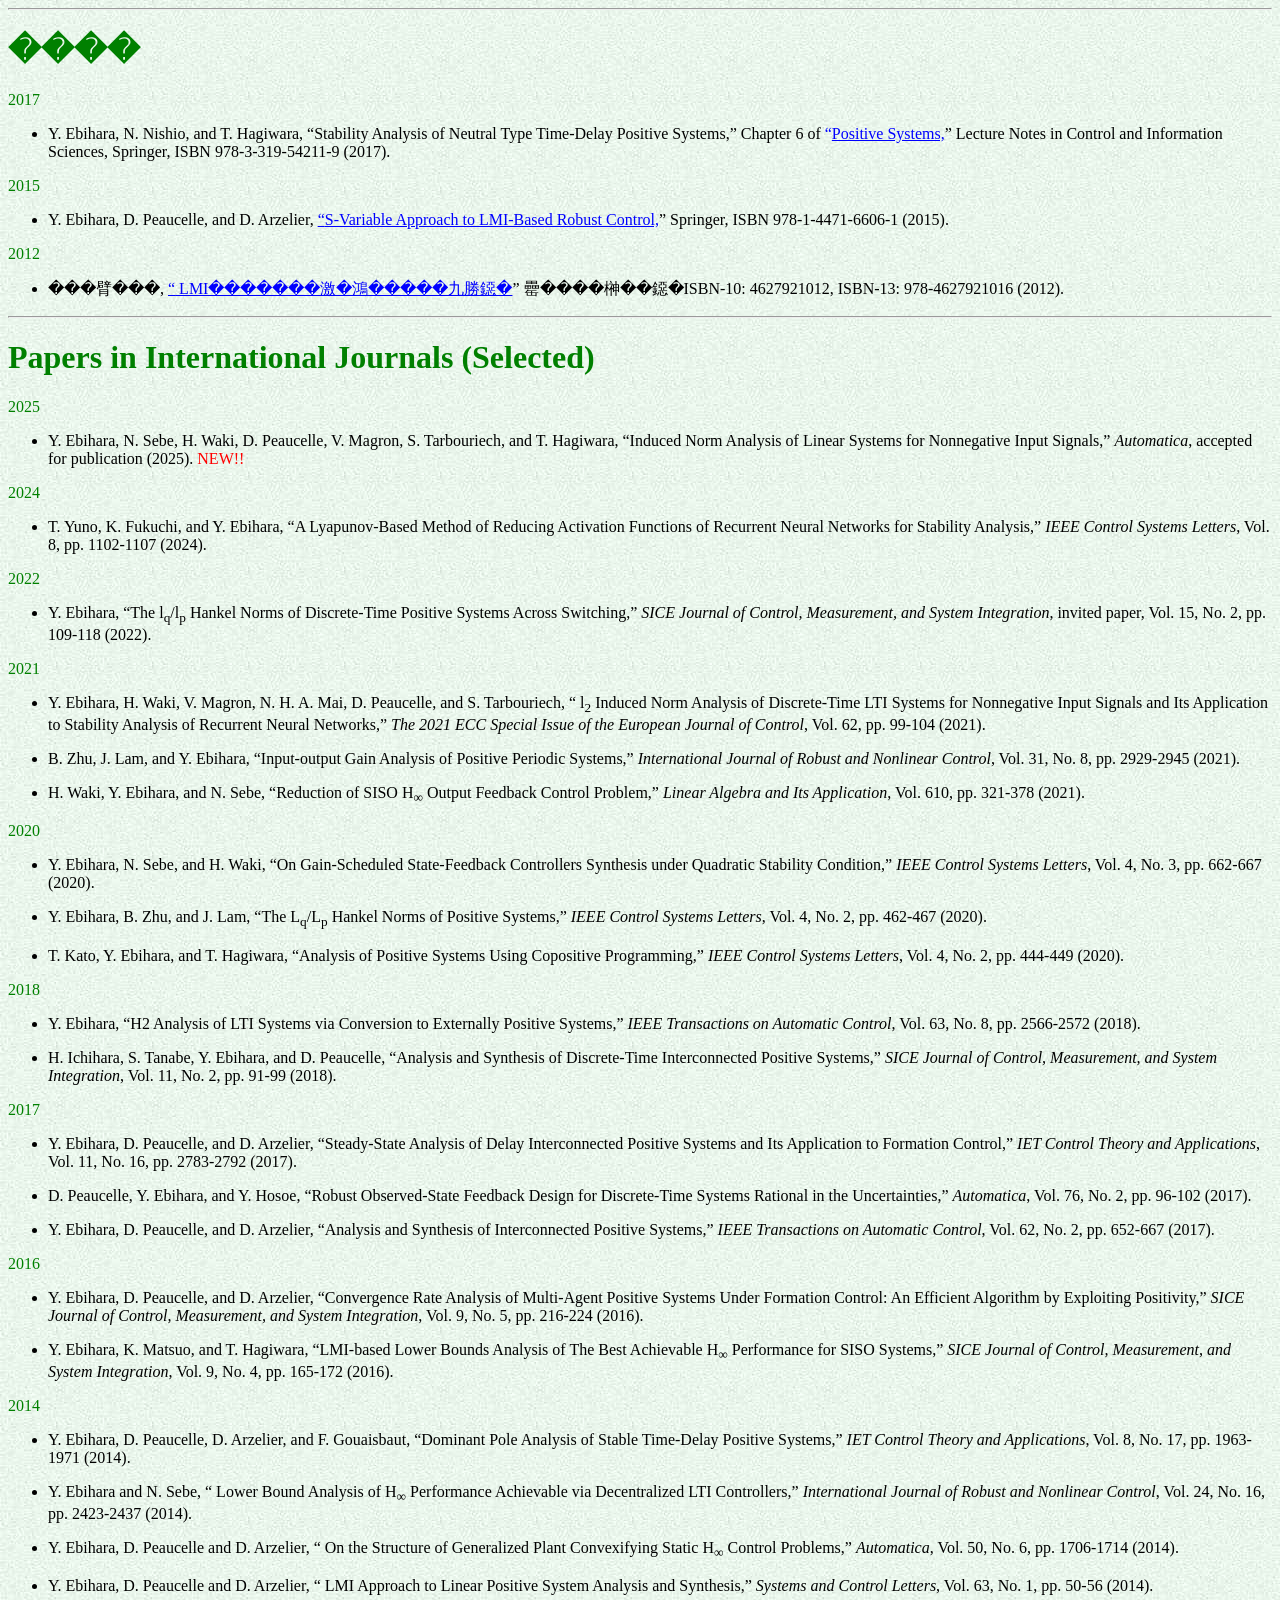
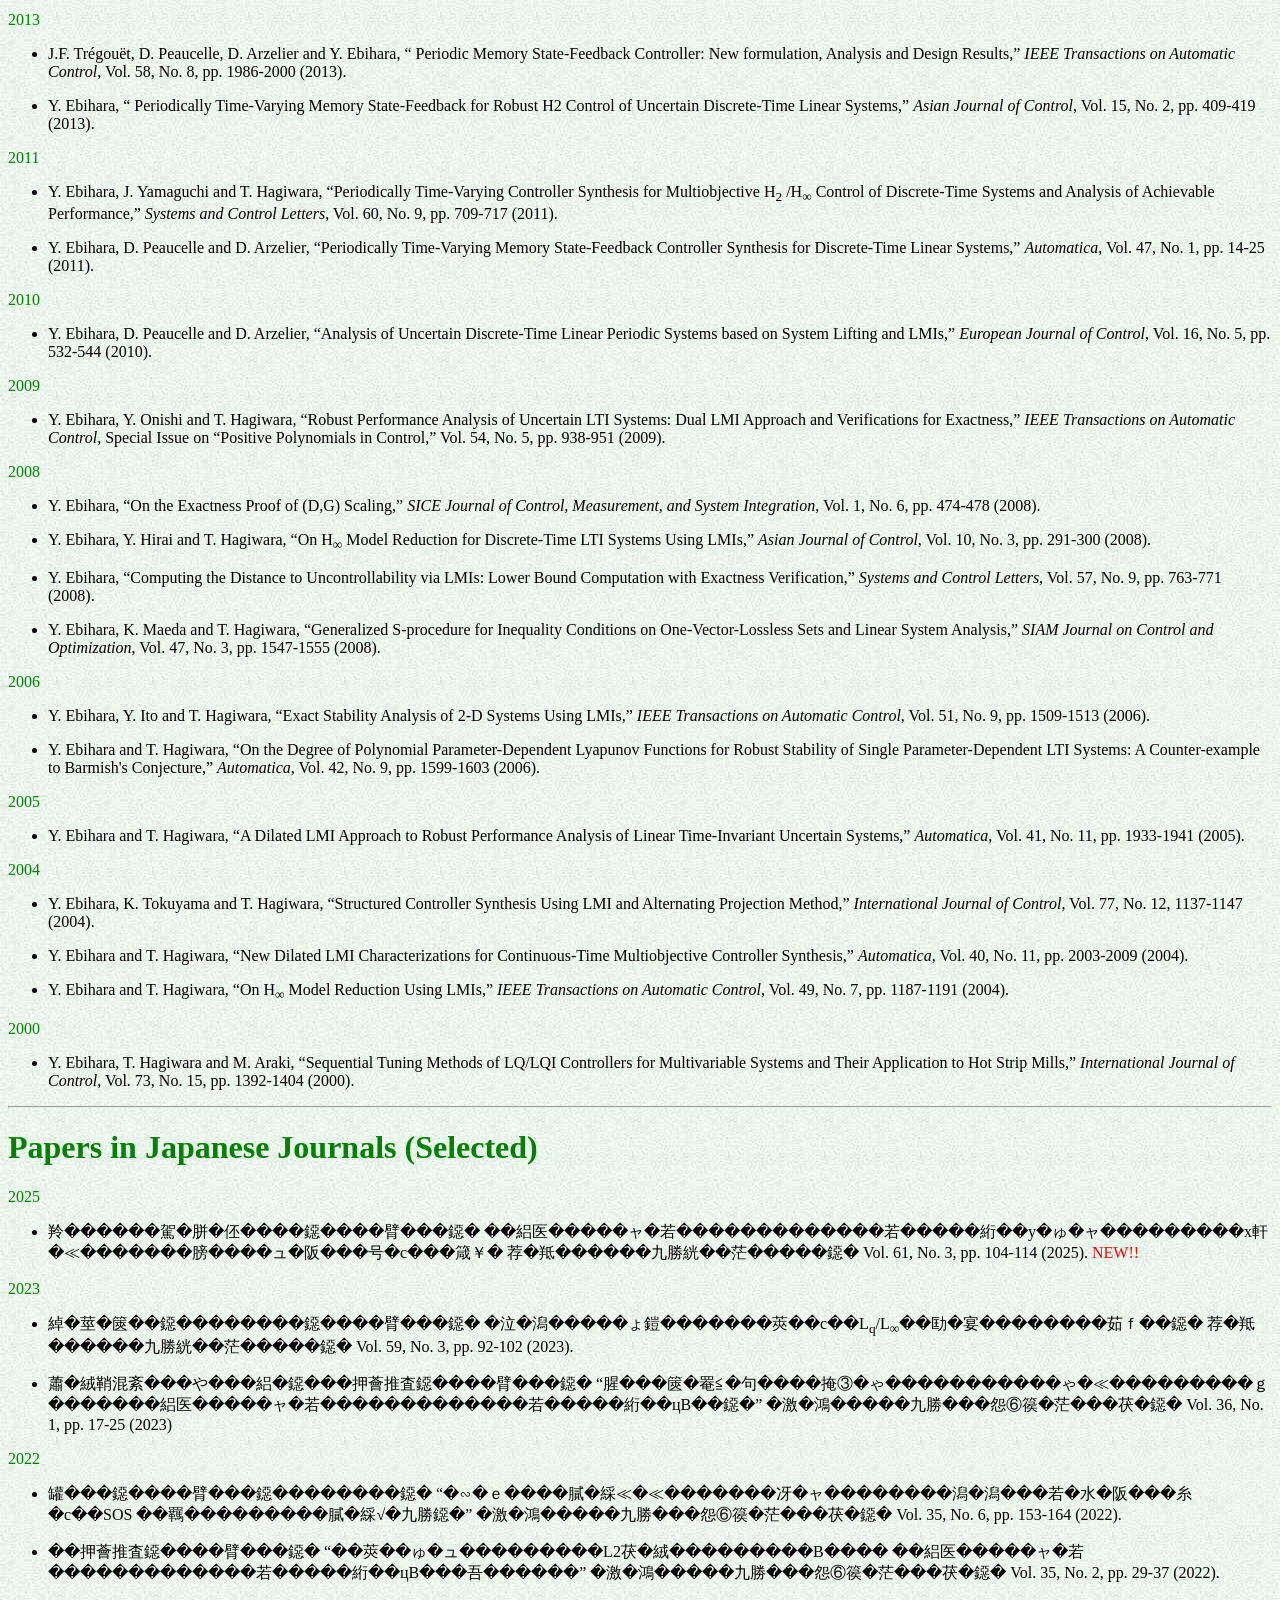
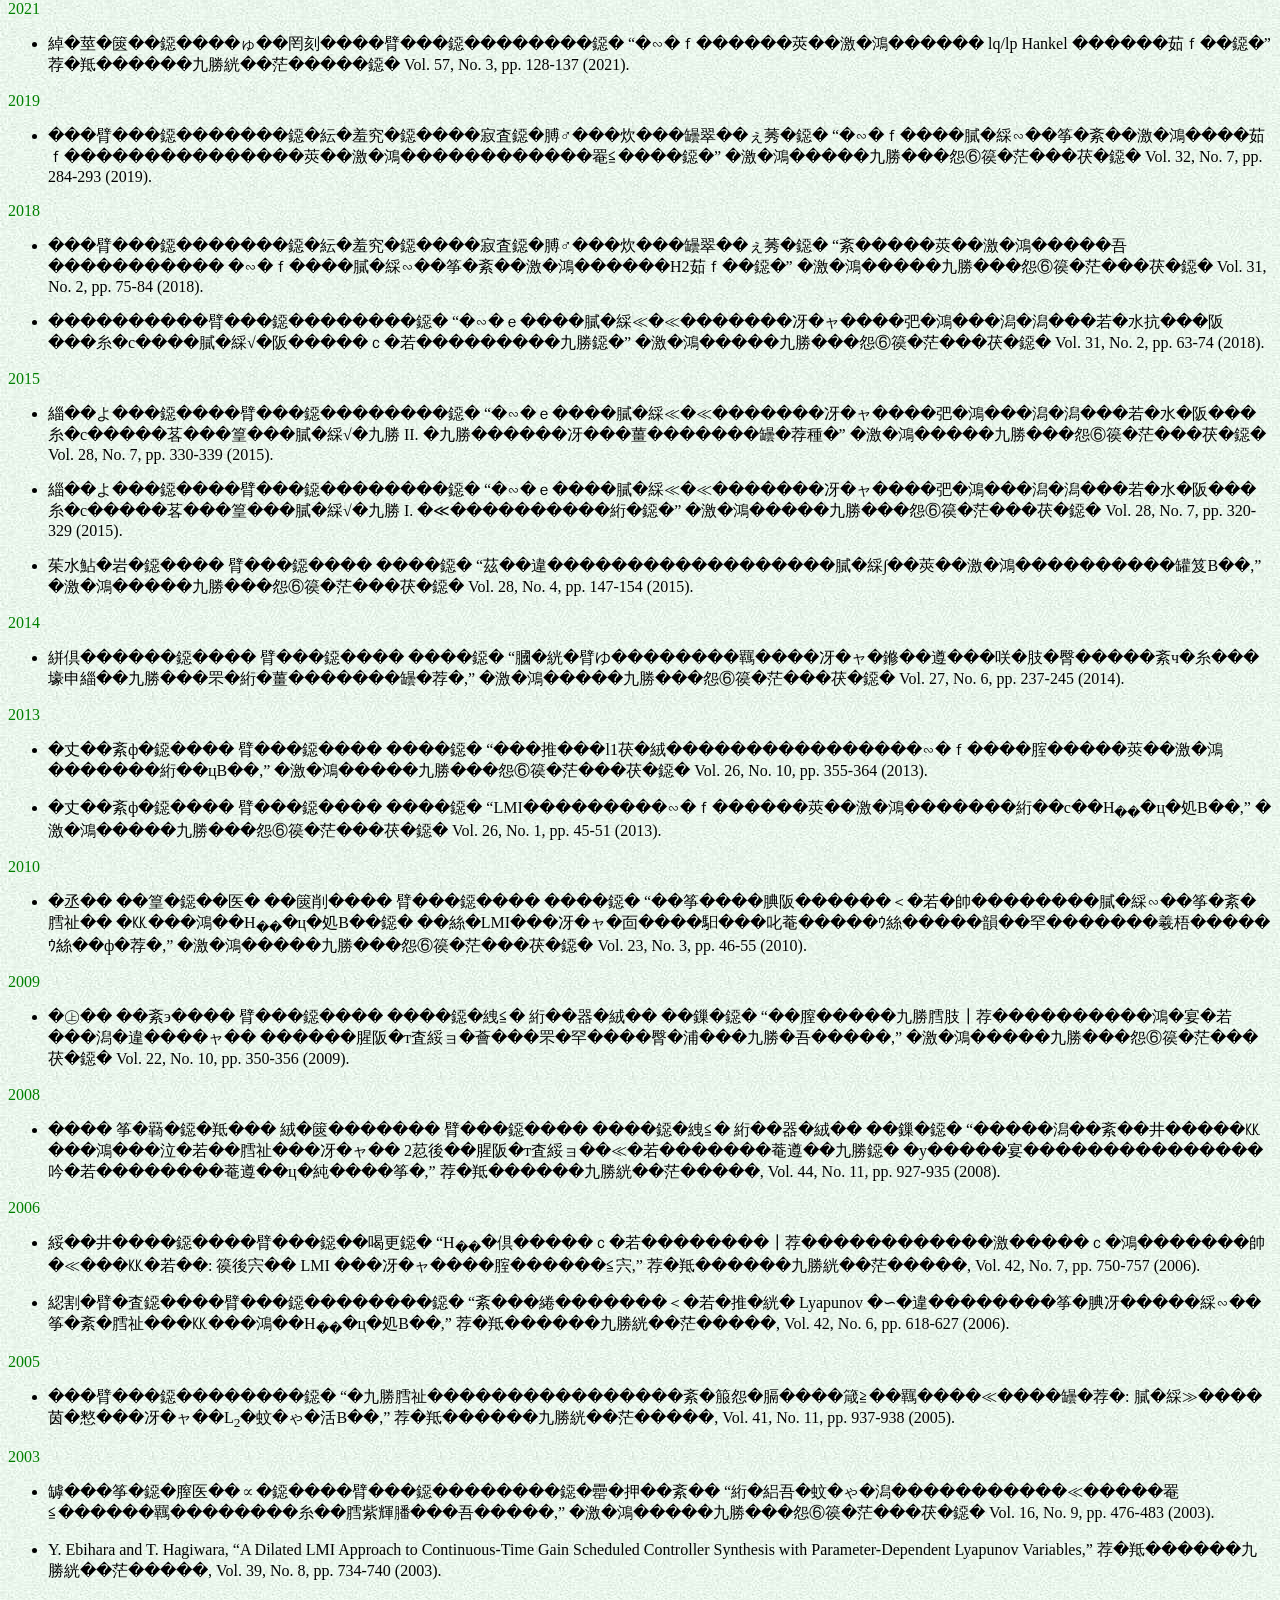
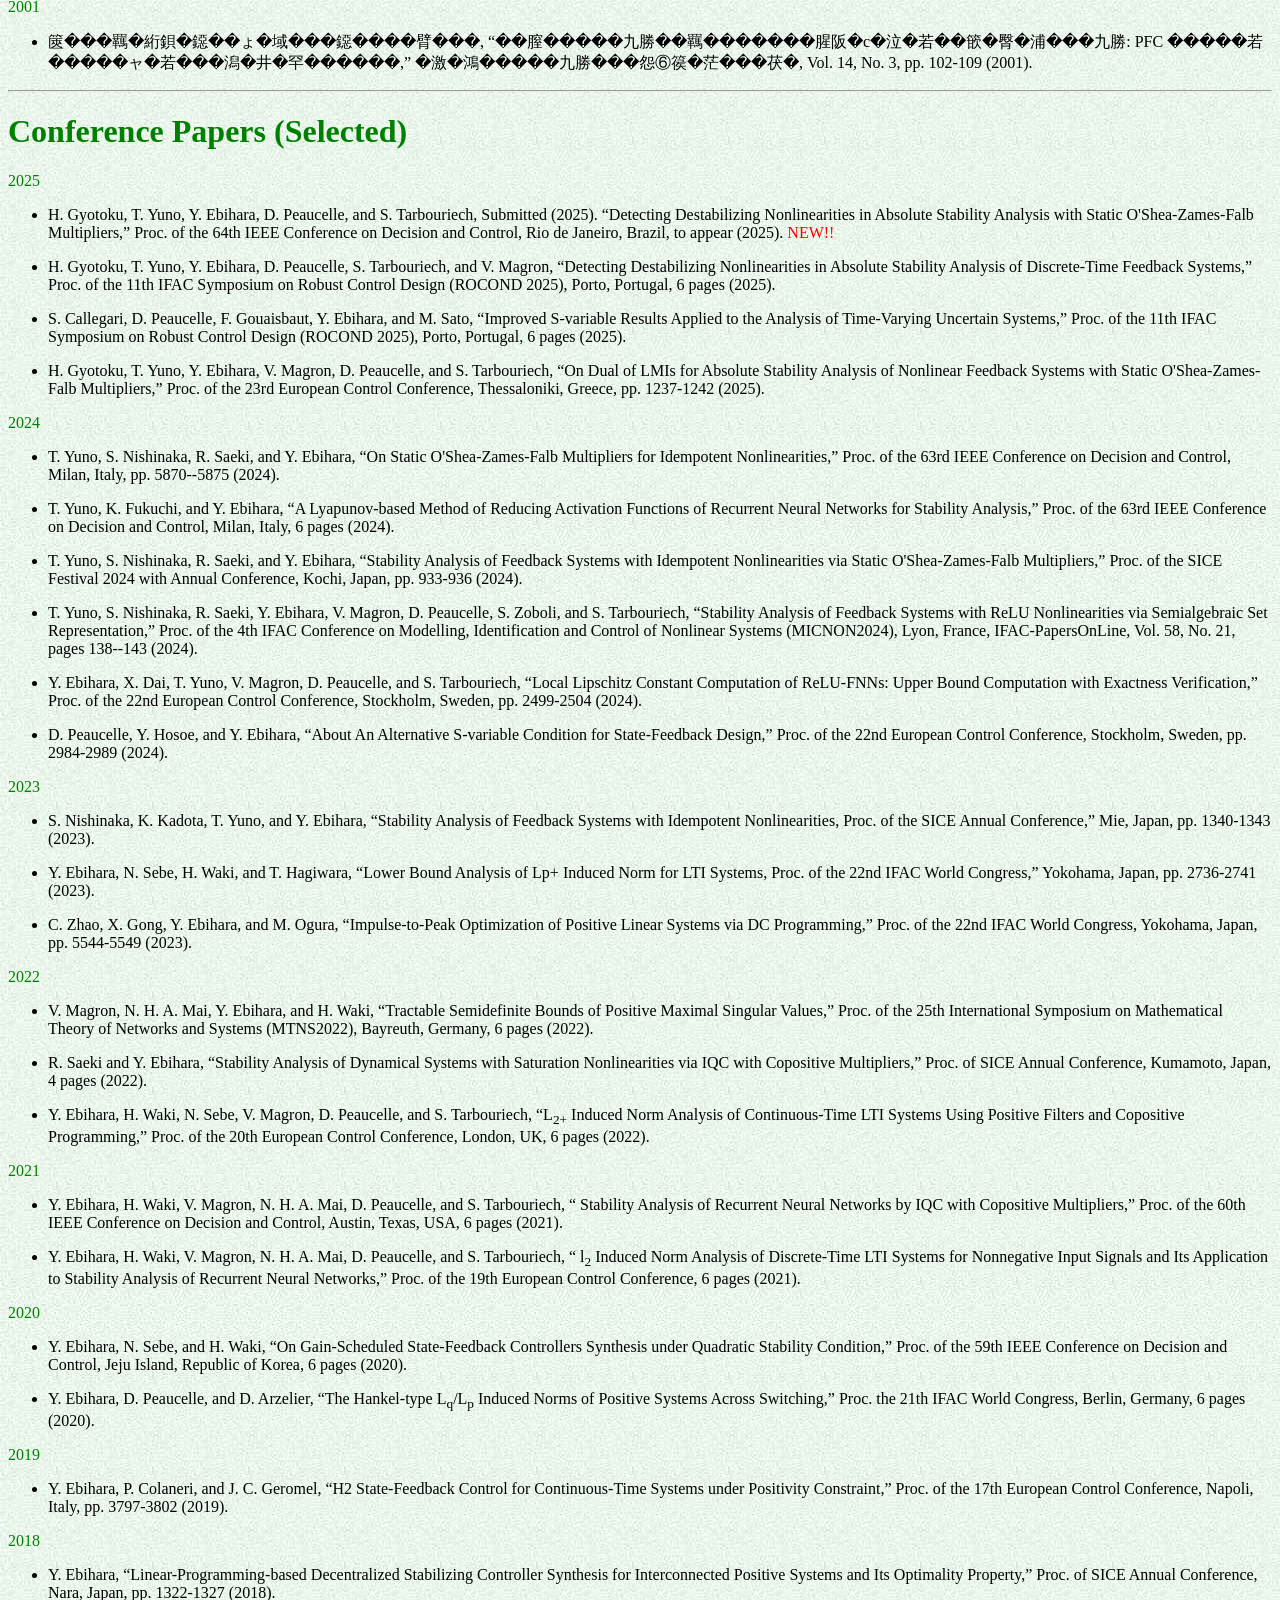
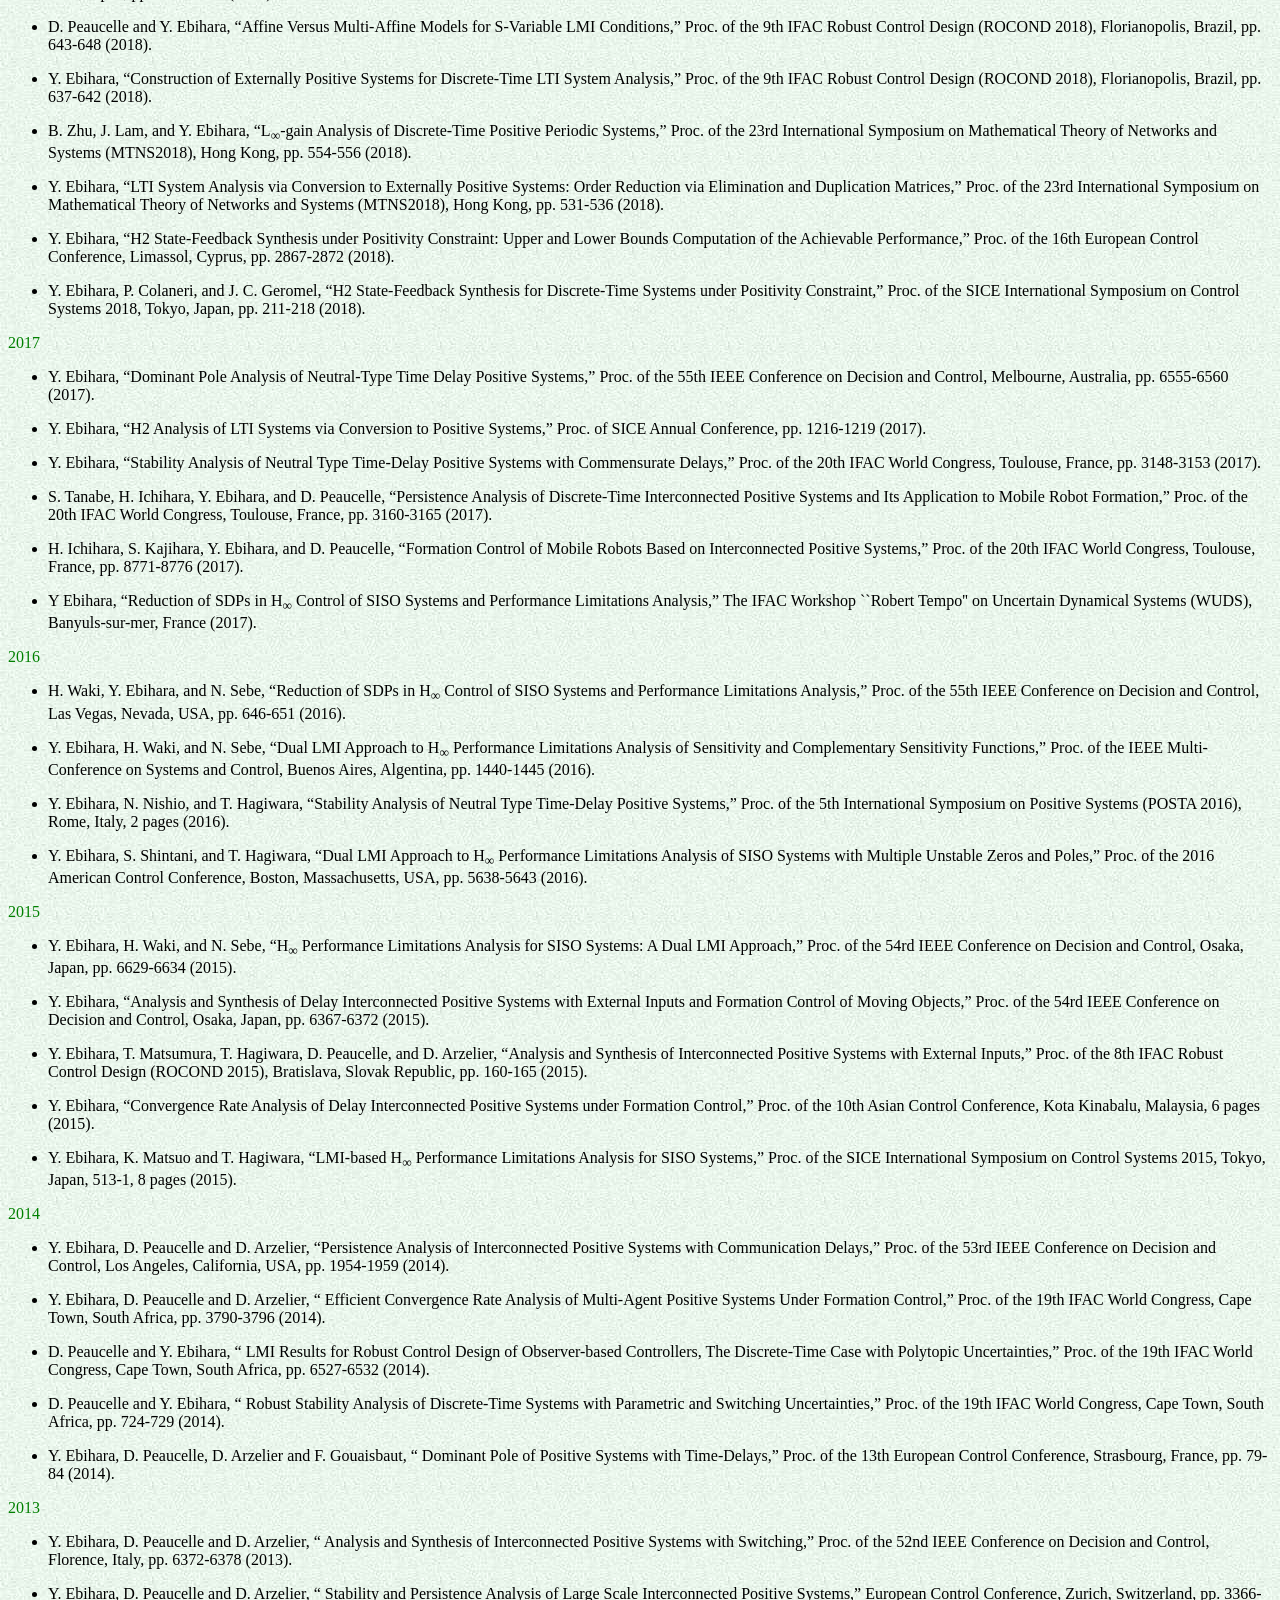
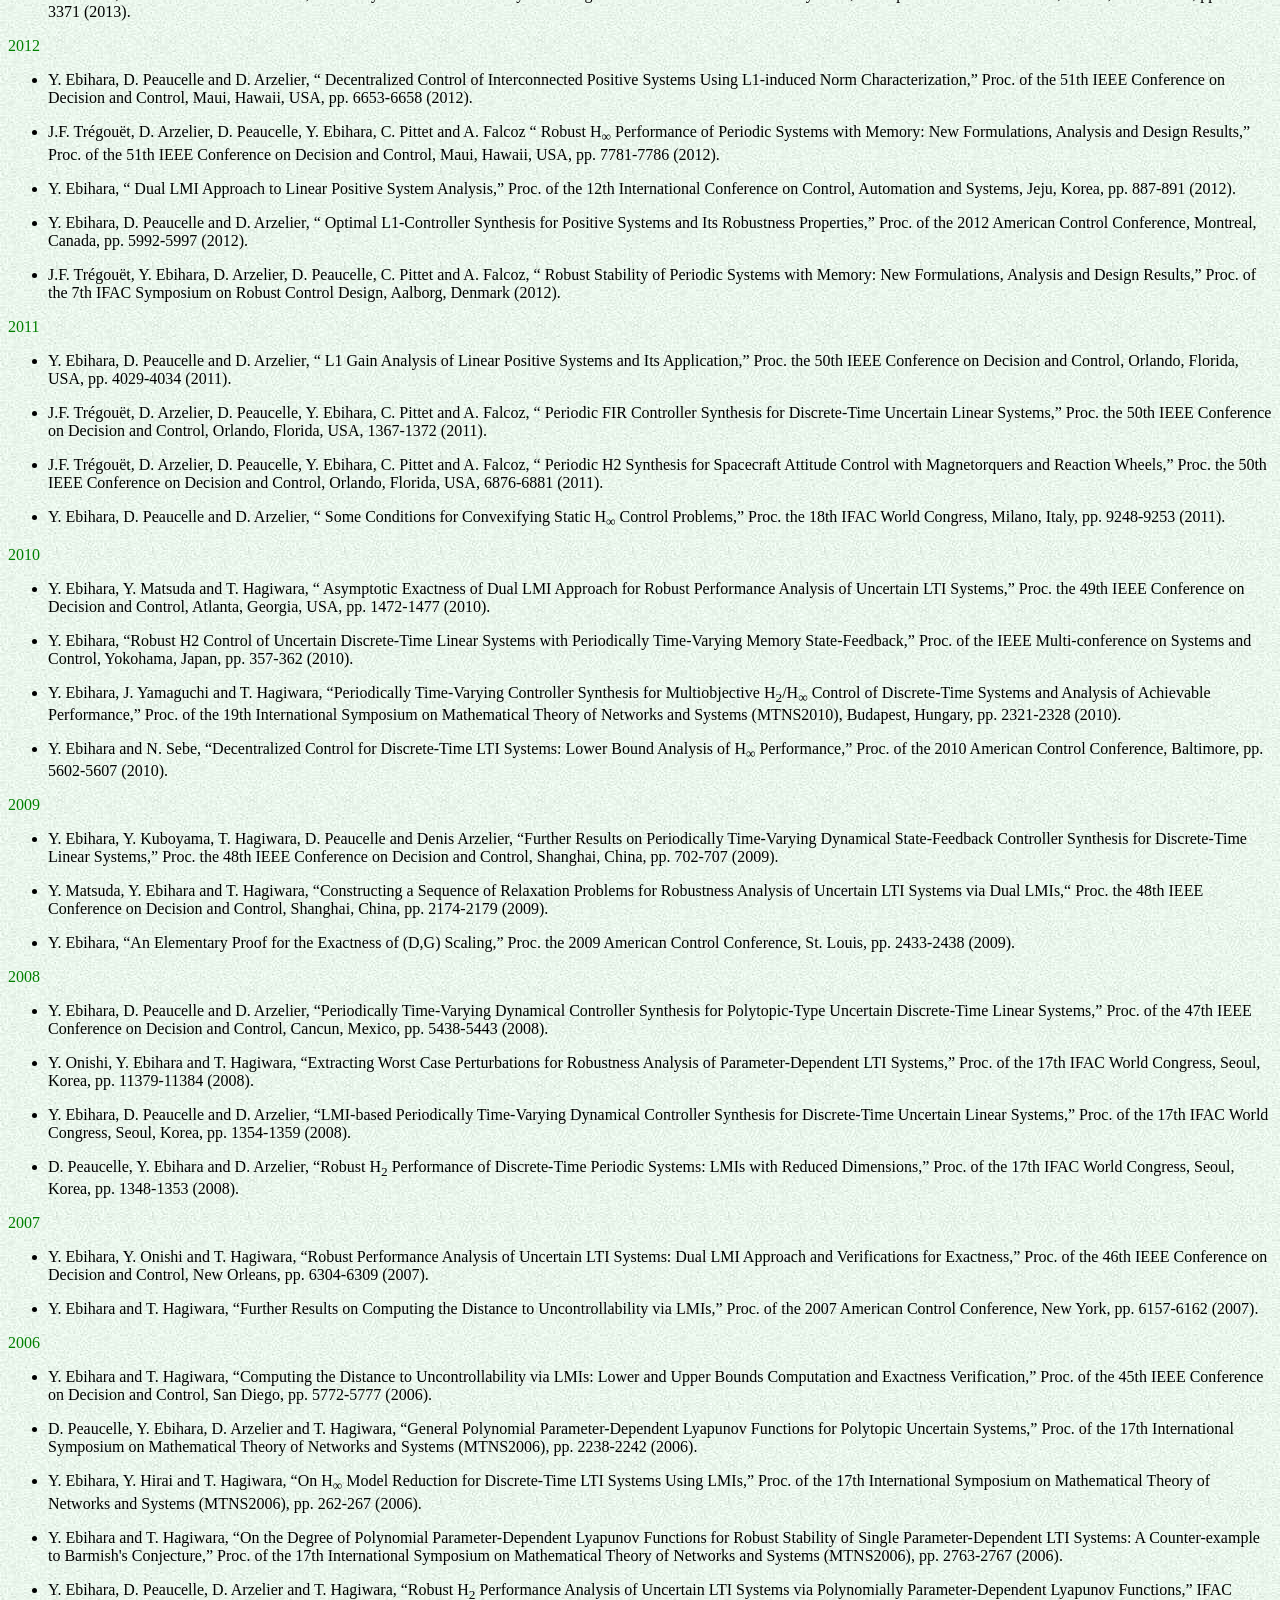
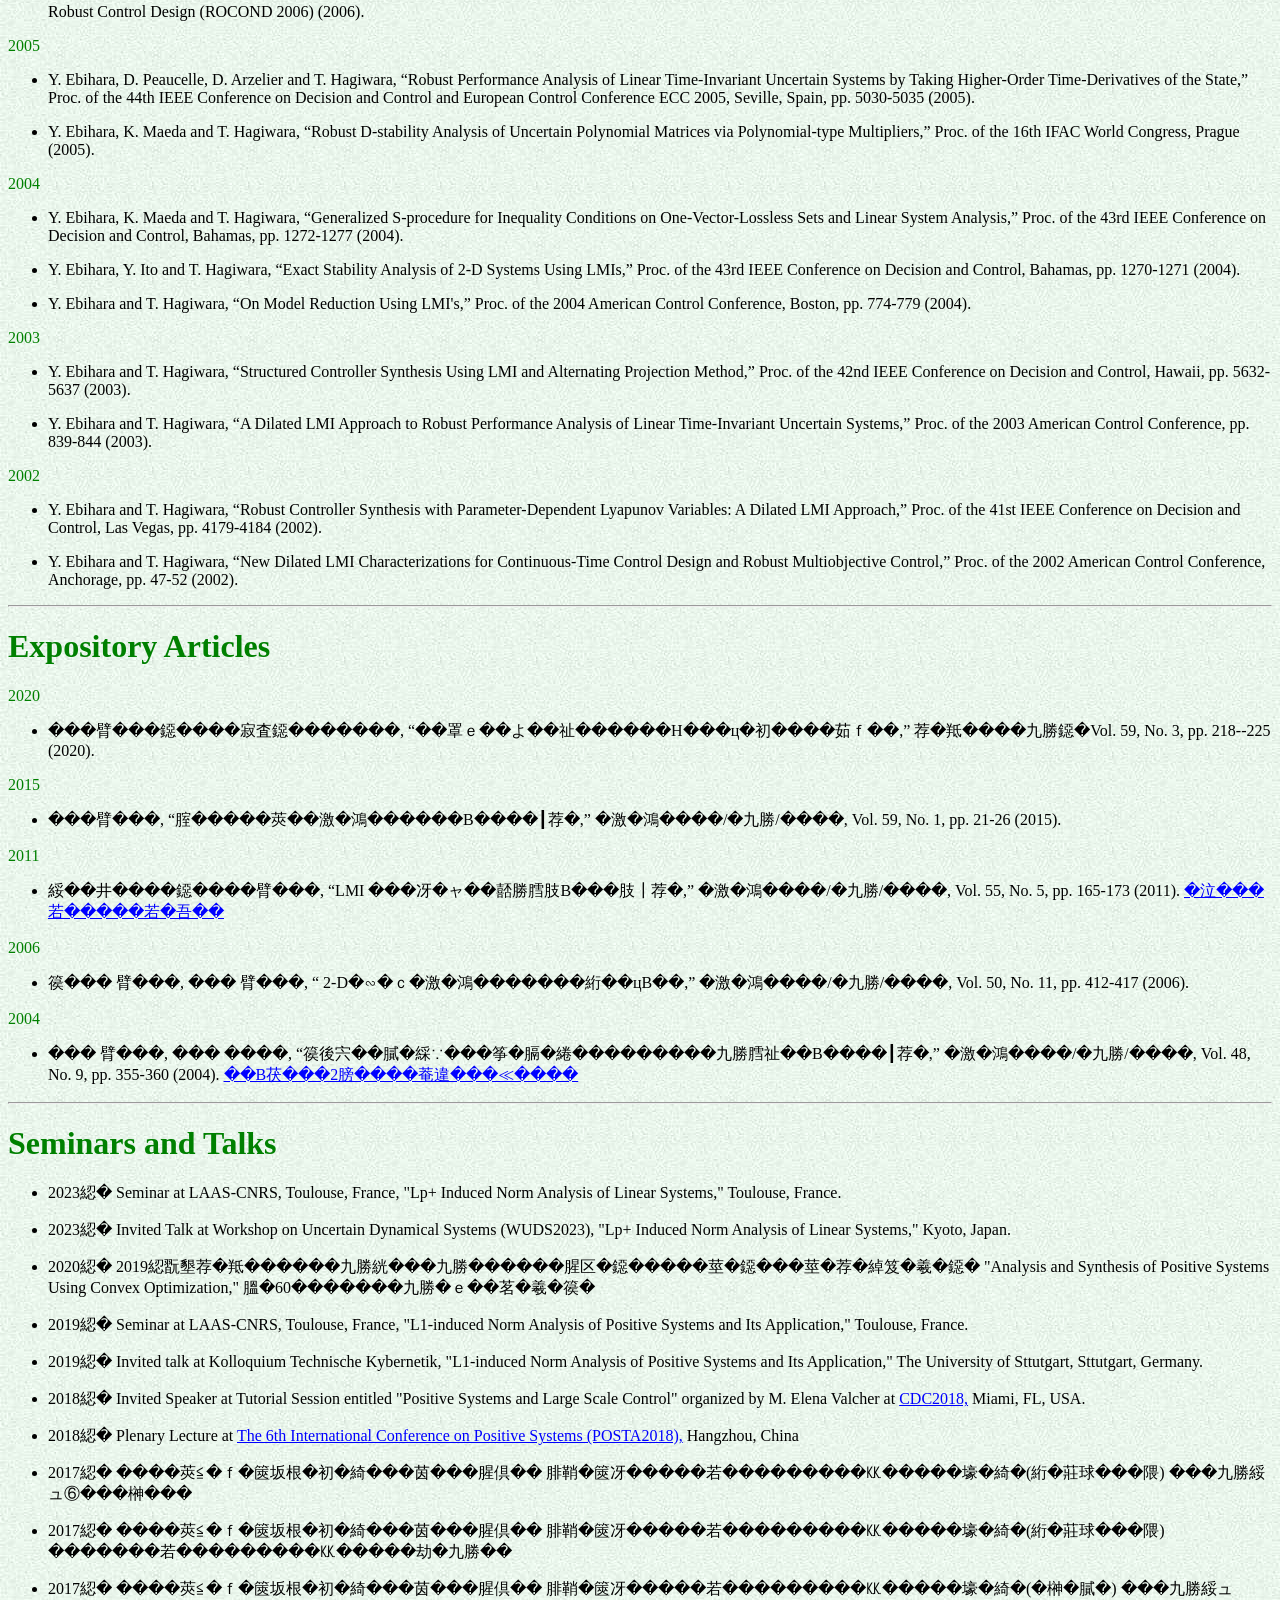
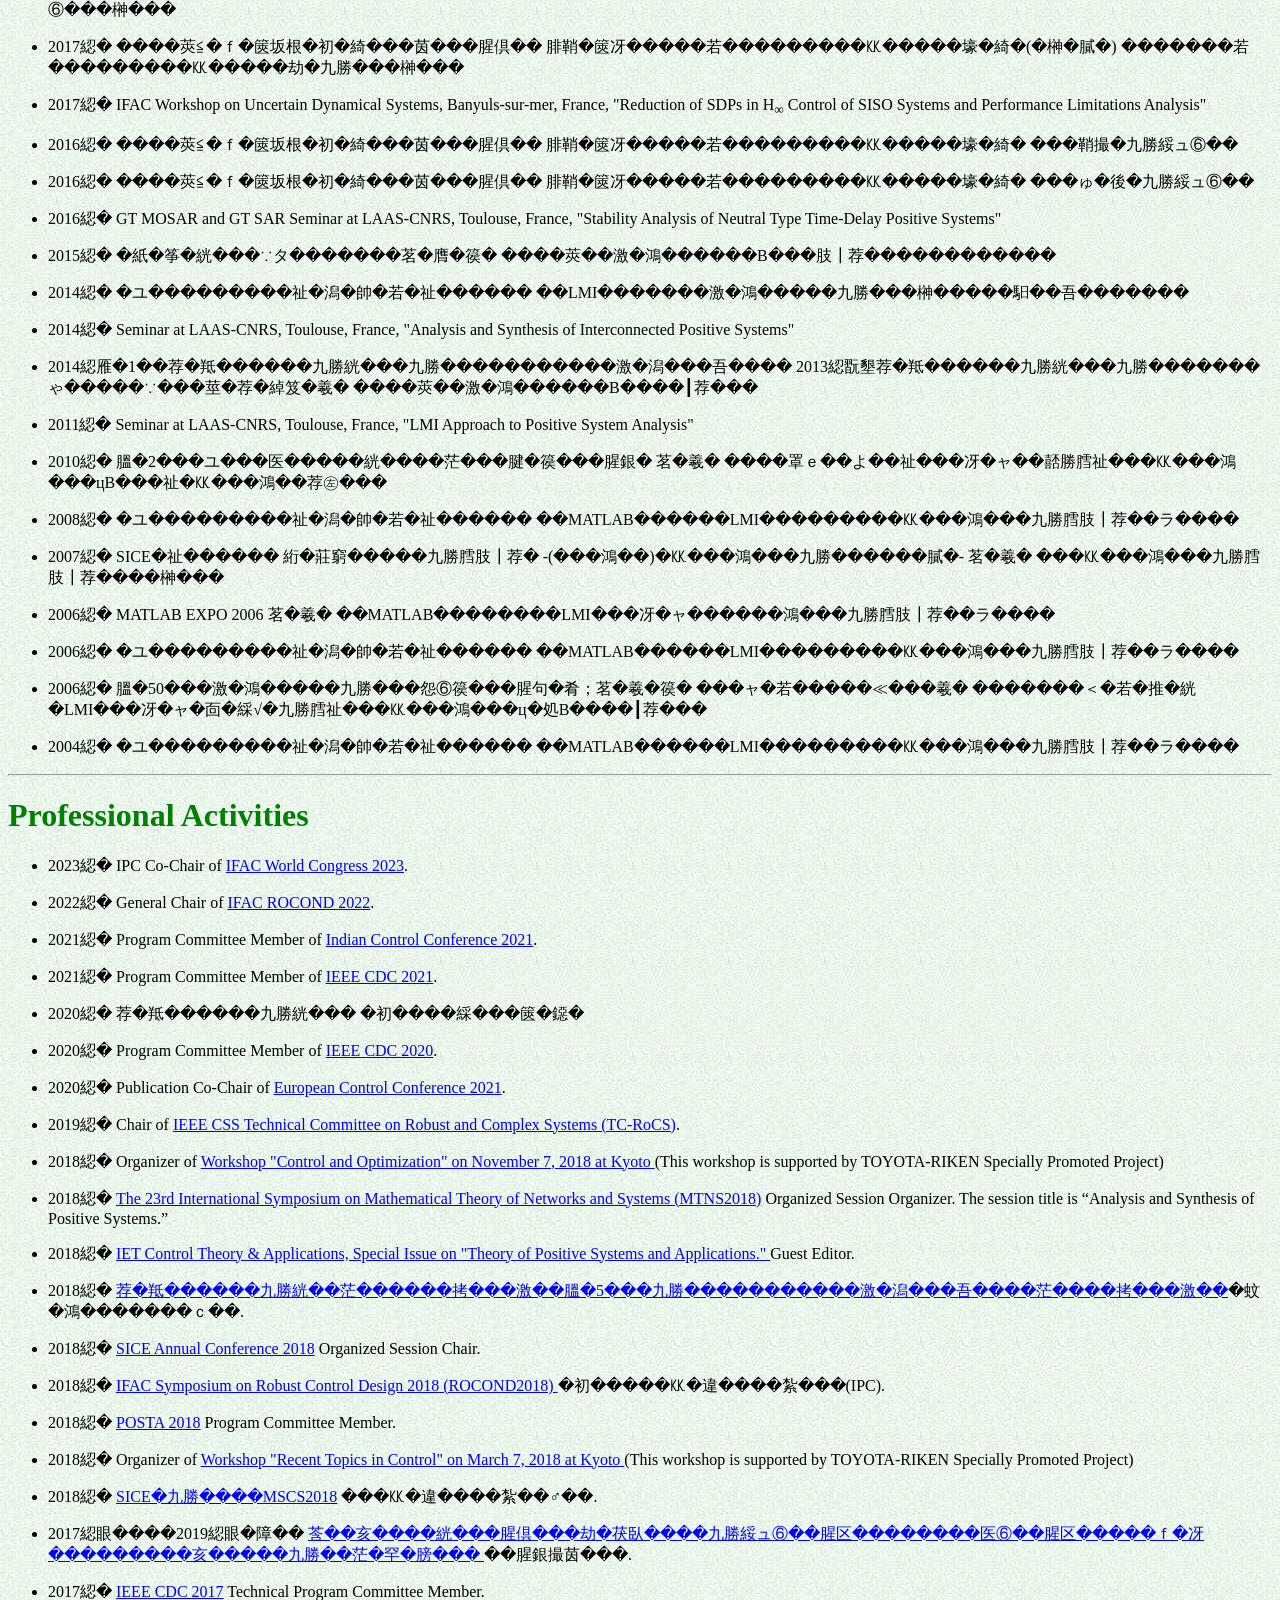
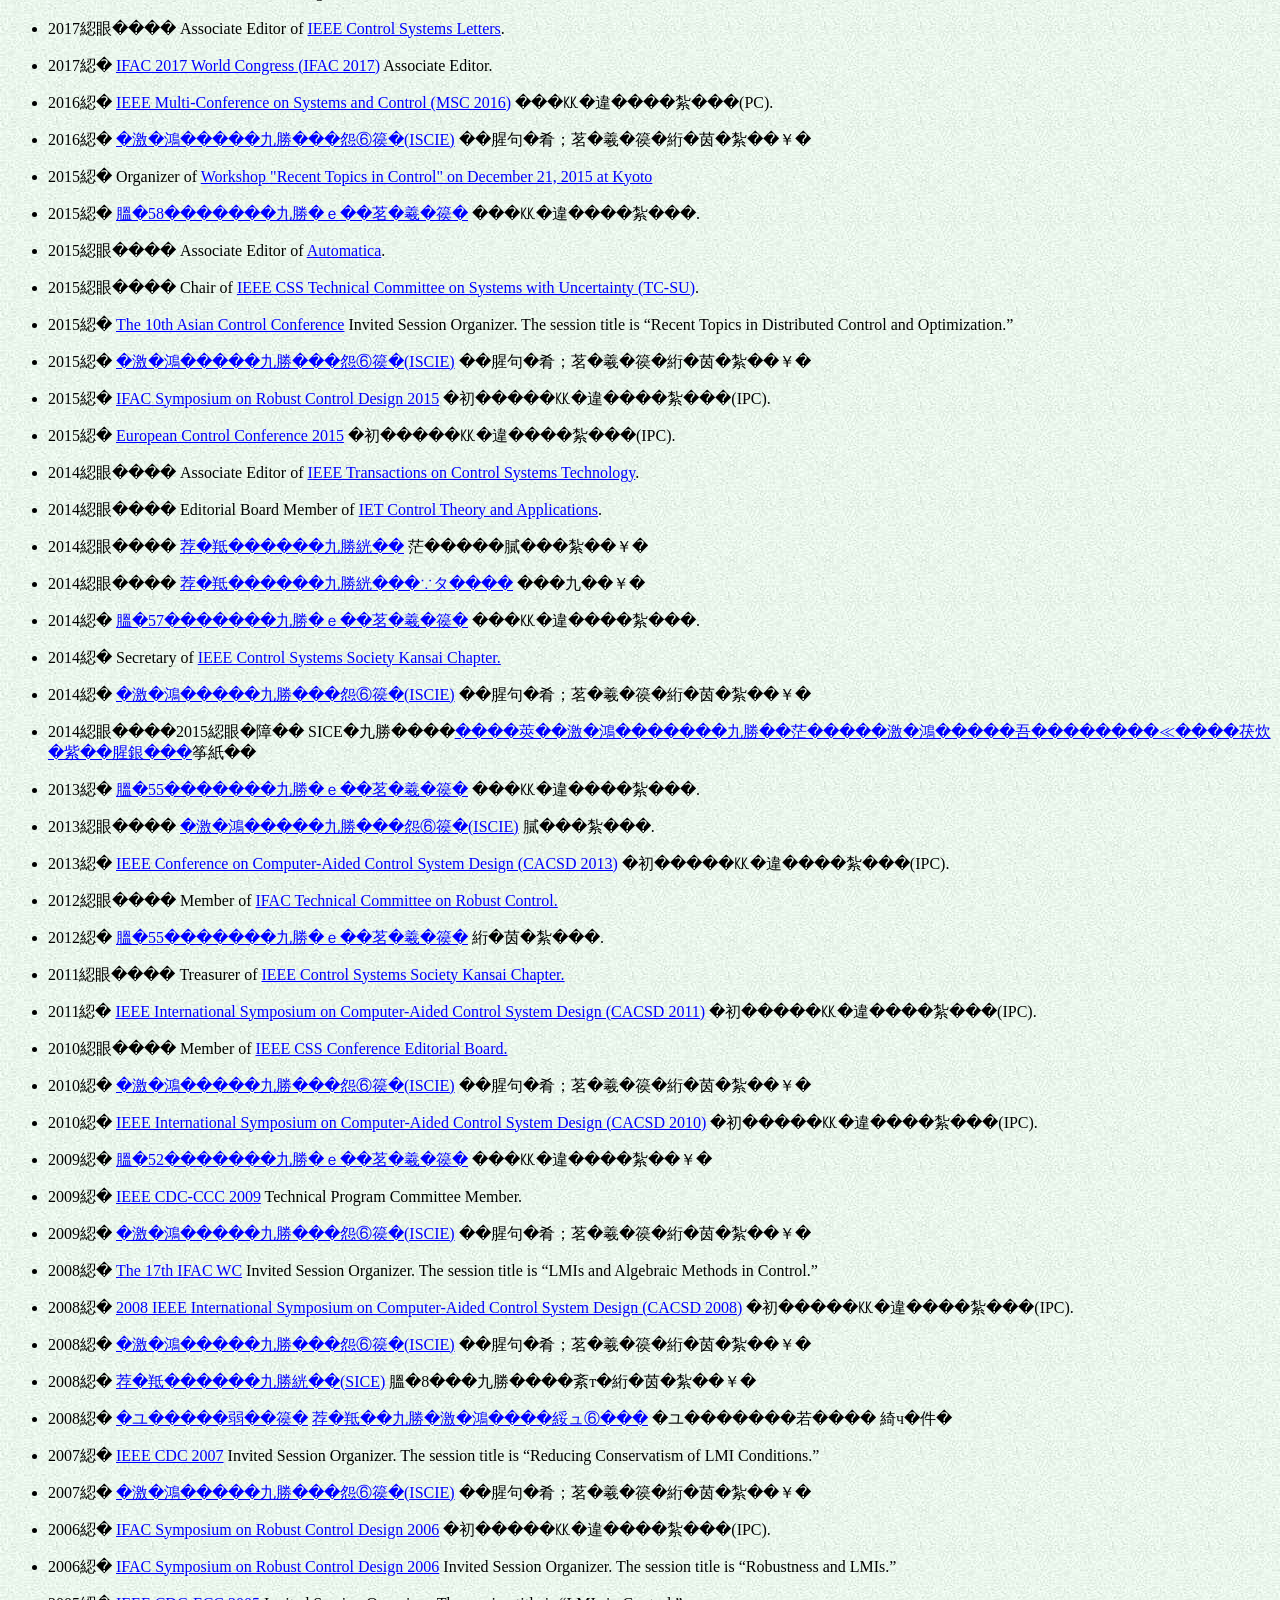
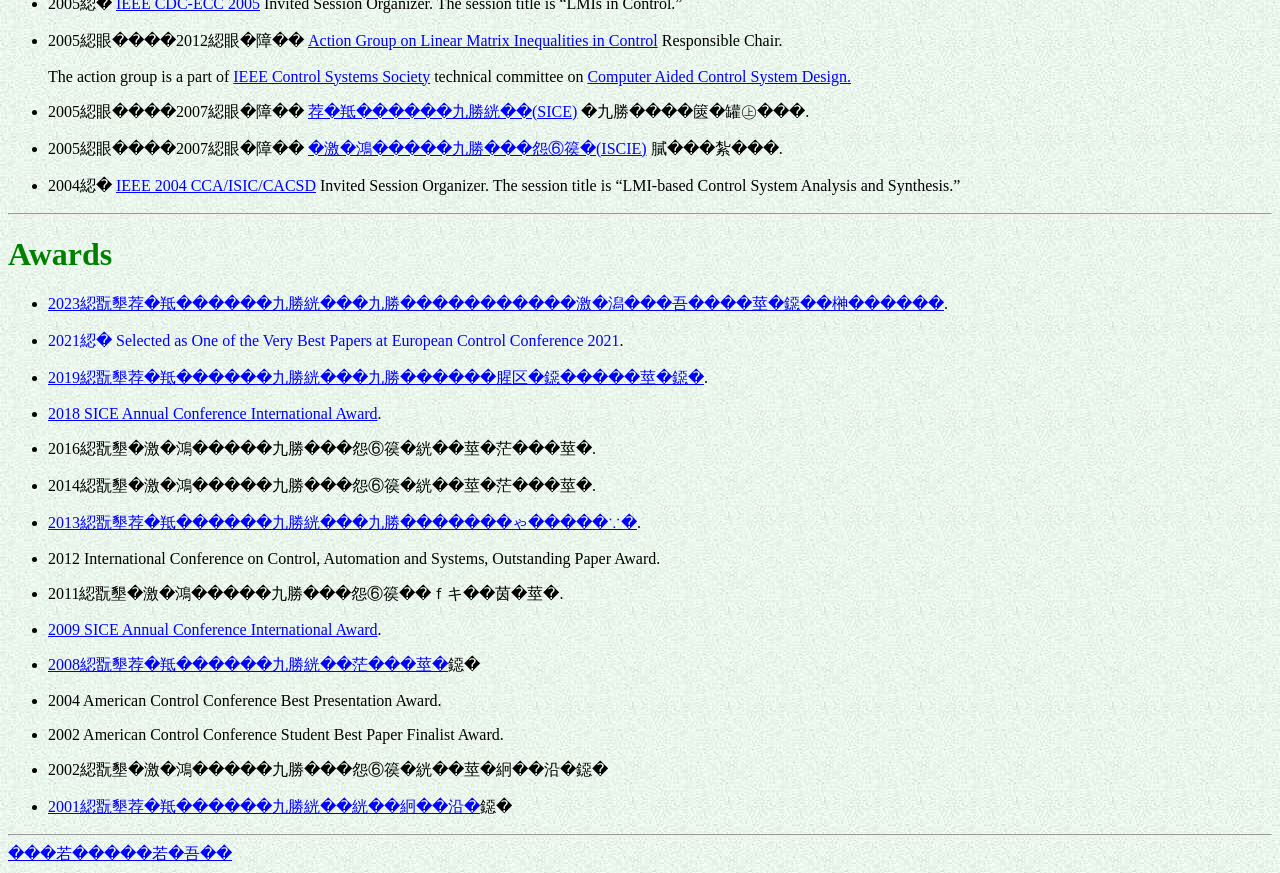
==== commit be380eb8: "Add files via upload" ====
--- a/achievements-j.html
+++ b/achievements-j.html
@@ -2,7 +2,7 @@
 <meta http-equiv="Content-Type" content="text/html; charset=euc-jp">
 <font face="Times New Roman">
 <HR>
-<H1><FONT COLOR="green">����</FONT></H1>
+<H1><FONT COLOR="green">著書</FONT></H1>
 <FONT COLOR="green">2017</FONT>
 <UL>
 <LI>
@@ -29,11 +29,11 @@
 <FONT COLOR="green">2012</FONT>
 <UL>
 <LI>
-�⸶��ͺ,  
+蛯原義雄,  
 <A HREF="http://www.morikita.co.jp/books/book/2402">
 &#8220<FONT COLOR="blue">
-LMI�ˤ�륷���ƥ����桤</FONT></A>&#8221
-���̽��ǡ�ISBN-10: 4627921012, ISBN-13: 978-4627921016 (2012). 
+LMIによるシステム制御，</FONT></A>&#8221
+森北出版，ISBN-10: 4627921012, ISBN-13: 978-4627921016 (2012). 
 </LI>
 </UL>
 <p>
@@ -400,9 +400,9 @@
 <FONT COLOR="green">2025</FONT>
 <UL>
   <LI>
-�����ˡ�ʡ���¿����⸶��ͺ��    
-�Ƶ����˥塼���ͥåȥ���ΰ�����Ƚ�̤Τ���ΰ��̥�ǥ�ι��ۤ�������������ɾ����    
-��¬��ư����ز���ʸ����
+湯野剛史，福地和真，蛯原義雄：    
+再帰型ニューラルネットワークの安定性判別のための圧縮モデルの構築と入出力特性の評価，    
+計測自動制御学会論文集，
 Vol. 61, No. 3, pp. 104-114 (2025).  
     <FONT COLOR="red">NEW!!</FONT>
   </LI>
@@ -411,16 +411,16 @@
 <FONT COLOR="green">2023</FONT>
 <UL>
  <LI>
-�ֲ�μ���븶��ƻ���⸶��ͺ��
-����ץ��ͷϤγ�����������L<sub>q</sub>/L<sub>&infin;</sub>�ϥ󥱥�Υ����ϡ�
-��¬��ư����ز���ʸ���� 
+志賀亮介，萩原朋道，蛯原義雄：
+サンプル値系の外部非負性とL<sub>q</sub>/L<sub>&infin;</sub>ハンケルノルム解析，
+計測自動制御学会論文集， 
 Vol. 59, No. 3, pp. 92-102 (2023).  
 </LI>
 <p>
 <LI>
-����μ����ƣ��ã�����ܲ��ٿ͡��⸶��ͺ��
-&#8220��ʬ������ȶ����ͥޥ���ץ饤�����Ѥ���Ϣ³���ֺƵ����˥塼���ͥåȥ���ΰ��������ϡ�&#8221
-�����ƥ��������ز���ʸ�
+高尾亮太，藤井達希，本岡駿人，蛯原義雄：
+&#8220積分二次制約と共正値マルチプライアを用いた連続時間再帰型ニューラルネットワークの安定性解析，&#8221
+システム制御情報学会論文誌，
 Vol. 36, No. 1, pp. 17-25 (2023)
 </LI>
 </UL>
@@ -428,17 +428,17 @@
 <FONT COLOR="green">2022</FONT>
 <UL>
 <LI>
-�������⸶��ͺ���븶��ƻ��
-&#8220Υ������������ǥ�˴�Ť��Хå�����С��������Ű���SOS ��ˡ�ˤ�����������桤&#8221
-�����ƥ��������ز���ʸ�
+楊熙，蛯原義雄，萩原朋道：
+&#8220離散化双線形モデルに基づくバックコンバータ出力電圧のSOS 手法による非線形制御，&#8221
+システム制御情報学会論文誌，
 Vol. 35,  No. 6, pp. 153-164 (2022). 
 </LI>
 <p>
 <LI>
-�ܲ��ٿ͡��⸶��ͺ��
-&#8220���������Ϥ��Ф���L2ͶƳ�Υ��β��Ϥ�
-�Ƶ����˥塼���ͥåȥ���ΰ��������Ϥؤα��ѡ�&#8221
-�����ƥ��������ز���ʸ�
+本岡駿人，蛯原義雄，
+&#8220非負値入力に対するL2誘導ノルムの解析と
+再帰型ニューラルネットワークの安定性解析への応用，&#8221
+システム制御情報学会論文誌，
 Vol. 35, No. 2, pp. 29-37 (2022).  
 </LI>
 </UL>
@@ -446,9 +446,9 @@
 <FONT COLOR="green">2021</FONT>
 <UL>
 <LI>
-�ֲ�μ�𡤲�ƣ�������⸶��ͺ���븶��ƻ��
-&#8220Υ���������饷���ƥ�� lq/lp Hankel �Υ����ϡ�&#8221
-��¬��ư����ز���ʸ����
+志賀亮介，加藤光樹，蛯原義雄，萩原朋道，
+&#8220離散時間非負システムの lq/lp Hankel ノルム解析，&#8221
+計測自動制御学会論文集，
 Vol. 57, No. 3, pp. 128-137 (2021). 
 </LI>
 </UL>
@@ -456,9 +456,9 @@
 <FONT COLOR="green">2019</FONT>
 <UL>
 <LI>
-�⸶��ͺ������������ʥ������Ȼ�͡������������������塤
-&#8220Υ���������������ѥ����ƥ���ϤΤ���γ������饷���ƥ�ι������㼡������&#8221
-  �����ƥ��������ز���ʸ�
+蛯原義雄，瀬部昇，増淵泉，脇隼人，管野政明，椿野大輔，
+&#8220離散時間線形時不変システム解析のための外部非負システムの構成と低次元化，&#8221
+  システム制御情報学会論文誌，
   Vol. 32, No. 7, pp. 284-293 (2019).  
 </LI>
 </UL>
@@ -466,16 +466,16 @@
 <FONT COLOR="green">2018</FONT>
 <UL>
 <LI>
-�⸶��ͺ������������ʥ������Ȼ�͡������������������塤
-&#8220�������饷���ƥ�ؤ��Ѵ��ˤ�� Υ���������������ѥ����ƥ��H2���ϡ�&#8221
-  �����ƥ��������ز���ʸ�
+蛯原義雄，瀬部昇，増淵泉，脇隼人，管野政明，椿野大輔，
+&#8220外部非負システムへの変換による 離散時間線形時不変システムのH2解析，&#8221
+  システム制御情報学会論文誌，
   Vol. 31, No. 2, pp. 75-84 (2018).  
 </LI>
 <p>
 <LI>
-ȿ��Ʃ���⸶��ͺ���븶��ƻ��
-&#8220Υ������������ǥ�˴�Ť��֡����ȥ���С���ʿ�ѽ����Ű������������ϥե����ɥХå����桤&#8221
-  �����ƥ��������ز���ʸ�
+反甫透，蛯原義雄，萩原朋道，
+&#8220離散化双線形モデルに基づくブーストコンバータ平均出力電圧の非線形出力フィードバック制御，&#8221
+  システム制御情報学会論文誌，
   Vol. 31, No. 2, pp. 63-74 (2018).  
 </LI>
 </UL>
@@ -483,23 +483,23 @@
 <FONT COLOR="green">2015</FONT>
 <UL>
 <LI>
-��ƣ�ɲ��⸶��ͺ���븶��ƻ��
-&#8220Υ������������ǥ�˴�Ť��֡����ȥ���С��������Ű�����ʬ��������������� II. ����§��Ƴ�Фȼ¸��ˤ�븡�ڡ�&#8221
-  �����ƥ��������ز���ʸ�
+後藤良介，蛯原義雄，萩原朋道，
+&#8220離散化双線形モデルに基づくブーストコンバータ出力電圧の積分補償付非線形制御 II. 制御則の導出と実験による検証，&#8221
+  システム制御情報学会論文誌，
   Vol. 28, No. 7, pp. 330-339 (2015).  
 </LI>
 <p>
 <LI>
-��ƣ�ɲ��⸶��ͺ���븶��ƻ��
-&#8220Υ������������ǥ�˴�Ť��֡����ȥ���С��������Ű�����ʬ��������������� I. ��ǥ벽��Ʊ�ꡤ&#8221 
-  �����ƥ��������ز���ʸ�
+後藤良介，蛯原義雄，萩原朋道，
+&#8220離散化双線形モデルに基づくブーストコンバータ出力電圧の積分補償付非線形制御 I. モデル化と同定，&#8221 
+  システム制御情報学会論文誌，
   Vol. 28, No. 7, pp. 320-329 (2015).  
 </LI>
 <p>
 <LI>
-����ľ�顤�⸶ ��ͺ���븶 ��ƻ��
-&#8220ʣ���Τ�����֤�ͭ�����������饷���ƥ�λ��۶˲���,&#8221
-  �����ƥ��������ز���ʸ�
+西尾直也，蛯原 義雄，萩原 朋道，
+&#8220複数のむだ時間を有する線形非負システムの支配極解析,&#8221
+  システム制御情報学会論文誌，
   Vol. 28, No. 4, pp. 147-154 (2015).  
 </LI>
 </UL>
@@ -507,86 +507,86 @@
 <FONT COLOR="green">2014</FONT>
 <UL>
 <LI>
-�������¡��⸶ ��ͺ���븶 ��ƻ��
-&#8220γ�ҷ���Ŭ����ˡ�˴�Ť����۸�ȯ�����֤κ����������ɽ�����ȼµ��¸��ˤ�븡��,&#8221
-  �����ƥ��������ز���ʸ�
+島本拓和，蛯原 義雄，萩原 朋道，
+&#8220粒子群最適化手法に基づく太陽光発電装置の最大電力点追従制御と実機実験による検証,&#8221
+  システム制御情報学会論文誌，
   Vol. 27, No. 6, pp. 237-245 (2014).  
 </LI>
 </UL>
 <FONT COLOR="green">2013</FONT>
 <UL>
 <LI>
-��¼�絤���⸶ ��ͺ���븶 ��ƻ��
-&#8220�Ť��դ�l1ͶƳ�Υ����Ѥ���Υ�����ַ�����饷���ƥ�ΰ���������,&#8221
-  �����ƥ��������ز���ʸ�
+松村大気，蛯原 義雄，萩原 朋道，
+&#8220重み付きl1誘導ノルムを用いた離散時間結合非負システムの安定性解析,&#8221
+  システム制御情報学会論文誌，
    Vol. 26, No. 10, pp. 355-364 (2013).  
 </LI>
 <p>
 <LI>
-��¼�絤���⸶ ��ͺ���븶 ��ƻ��
-&#8220LMI���Ѥ���Υ���������饷���ƥ�ΰ�������H<sub>��</sub>��ǽ����,&#8221
-  �����ƥ��������ز���ʸ�
+松村大気，蛯原 義雄，萩原 朋道，
+&#8220LMIを用いた離散時間非負システムの安定性とH<sub>∞</sub>性能解析,&#8221
+  システム制御情報学会論文誌，
     Vol. 26, No. 1, pp. 45-51 (2013).  
 </LI>
 </UL>
 <FONT COLOR="green">2010</FONT>
 <UL>
 <LI>
-���� ͺ���ĸ� ���͡��⸶ ��ͺ���븶 ��ƻ��
-&#8220ñ����Գ���ѥ�᡼����ͭ�������������ѷϤ�
-���Х���H<sub>��</sub>��ǽ���ϡ�
-����LMI�˴�Ť��������������Ū�˸�̩�ʳ���Ū������������Ū�ʸ�̩������,&#8221
-  �����ƥ��������ز���ʸ�
+松田 雄介，田原 雅人，蛯原 義雄，萩原 朋道，
+&#8220単一の不確定パラメータを有する線形時不変系の
+ロバストH<sub>∞</sub>性能解析：
+双対LMIに基づく緩和問題の漸近的に厳密な階層的構成と非漸近的な厳密性検証,&#8221
+  システム制御情報学会論文誌，
   Vol. 23, No. 3, pp. 46-55 (2010).  
 </LI>
 </UL>
 <FONT COLOR="green">2009</FONT>
 <UL>
 <LI>
-���� ͦ�硤�⸶ ��ͺ���븶 ��ƻ������ ��ľ������ ���ݡ�
-&#8220ñ��Ŭ��������߷פˤ����륹������󥰤�Ƴ����
-�ɹ��������͹��ڶ�ư�����ΰ��ַ������ؤα���,&#8221 
-  �����ƥ��������ز���ʸ�
+札場 勇大，蛯原 義雄，萩原 朋道，岡崎 安直，小松 真弓，
+&#8220単純適応制御系設計におけるスケーリングの導入と
+拮抗型空圧人工筋駆動機構の位置決め制御への応用,&#8221 
+  システム制御情報学会論文誌，
   Vol. 22, No. 10, pp. 350-356 (2009).  
 </LI>
 </UL>
 <FONT COLOR="green">2008</FONT>
 <UL>
 <LI>
-���� ���Ρ����� ����Ϻ���⸶ ��ͺ���븶 ��ƻ������ ��ľ������ ���ݡ�
-&#8220�ץ����ѿ���Ŭ���Х��ȥ����ܷϤ˴�Ť�
-2���������͹��ڥ�����ε�ƻ�ɽ����桧
-���Ͼ�������Ѥ������֥����Фˤ���ɽ���ǽ�θ���,&#8221
-  ��¬��ư����ز���ʸ��, 
+金盛 且洋，清田 将五郎，蛯原 義雄，萩原 朋道，岡崎 安直，小松 真弓，
+&#8220プラント変数最適ロバストサーボ系に基づく
+2軸型空圧人工筋アームの軌道追従制御：
+圧力情報を利用したオブザーバによる追従性能の向上,&#8221
+  計測自動制御学会論文集, 
   Vol. 44, No. 11, pp. 927-935 (2008).  
 </LI>
 </UL>
 <FONT COLOR="green">2006</FONT>
 <UL>
 <LI>
-���ľ���⸶��ͺ���Ĵ���
-  &#8220H<sub>��</sub>���֥ե����ɥХå��߷פΤ����<!--
-      -->��Ĺ�ʥǥ�������ץ����ץ�����:  
-        ��ĥ�� LMI �˴�Ť���¸��̤γ�ĥ,&#8221 
-  ��¬��ư����ز���ʸ��, 
+川田昌克，蛯原義雄，陳幹，
+  &#8220H<sub>∞</sub>状態フィードバック設計のための<!--
+      -->冗長なディスクリプタアプローチ:  
+        伸張型 LMI に基づく既存結果の拡張,&#8221 
+  計測自動制御学会論文集, 
   Vol. 42, No. 7, pp. 750-757 (2006).  
 </LI>
 <p>
 <LI>
-ʿ����͡��⸶��ͺ���븶��ƻ��
-  &#8220¿�༰���ѥ�᡼����¸ Lyapunov �ؿ����Ѥ���<!--
-     -->�ԳΤ������������ѷϤΥ��Х���H<sub>��</sub>��ǽ����,&#8221 
-  ��¬��ư����ز���ʸ��, 
+平井義人，蛯原義雄，萩原朋道，
+  &#8220多項式型パラメータ依存 Lyapunov 関数を用いた<!--
+     -->不確かな線形時不変系のロバストH<sub>∞</sub>性能解析,&#8221 
+  計測自動制御学会論文集, 
   Vol. 42, No. 6, pp. 618-627 (2006).  
 </LI>
 </UL>
 <FONT COLOR="green">2005</FONT>
 <UL>
 <LI>
-�⸶��ͺ���븶��ƻ��
-  &#8220����Ϥ��ڴ����ˤ����볰�������ɾ����ˡ�˴ؤ��븡Ƥ:  
-	    ����������ɽ���˴�Ť�L<sub>2</sub>���������,&#8221 
-  ��¬��ư����ز���ʸ��, 
+蛯原義雄，萩原朋道，
+  &#8220制御系の切換時における外乱応答の評価手法に関する検討:  
+	    線形作用素表現に基づくL<sub>2</sub>ゲイン解析,&#8221 
+  計測自動制御学会論文集, 
   Vol. 41, No. 11, pp. 937-938 (2005).  
 </LI>
 </UL>
@@ -594,9 +594,9 @@
 <FONT COLOR="green">2003</FONT>
 <UL>
 <LI>
-�����桤�������ᡤ�⸶��ͺ���븶��ƻ���������ס� 
-  &#8220��沈������θ������ǥ��㼡������ˡ�Ȥ������Ϸ�������ؤα���,&#8221 
-  �����ƥ��������ز���ʸ�
+桑原丈，細川琢磨，蛯原義雄，萩原朋道，森岡靖夫， 
+  &#8220定常ゲインを考慮したモデル低次元化手法とその電力系統縮約への応用,&#8221 
+  システム制御情報学会論文誌，
   Vol. 16, No. 9, pp. 476-483 (2003).  
 
 </LI>
@@ -606,7 +606,7 @@
   &#8220A Dilated LMI Approach to 
   Continuous-Time Gain Scheduled Controller 
   Synthesis with Parameter-Dependent Lyapunov Variables,&#8221 
-  ��¬��ư����ز���ʸ��, 
+  計測自動制御学会論文集, 
   Vol. 39, No. 8, pp. 734-740 (2003).
 
 </LI>
@@ -616,10 +616,10 @@
 <FONT COLOR="green">2001</FONT>
 <UL>
 <LI>
-������������ƣ�Ĺ��С��⸶��ͺ, 
-  &#8220ñ��Ŭ�������ˡ�ˤ����������ܰ��ַ������:  
-        PFC �Υ����ȥ��塼�˥󥰵�����Ƴ��,&#8221 
-  �����ƥ��������ز���ʸ��, 
+京和泉宏三，藤田行茂，蛯原義雄, 
+  &#8220単純適応制御手法による空圧サーボ位置決め制御:  
+        PFC のオートチューニング機構の導入,&#8221 
+  システム制御情報学会論文誌, 
   Vol. 14, No. 3, pp. 102-109 (2001).  
 </LI>
 </UL>
@@ -1471,48 +1471,48 @@
 <FONT COLOR="green">2020</FONT>
 <UL>
 <LI>
-�⸶��ͺ����Ȼ�͡�������,  
-&#8220Ⱦ�����ͷײ�ˤ��H����ǽ�³�����,&#8221 
-��¬�����桤Vol. 59, No. 3, pp. 218--225 (2020).
+蛯原義雄，脇隼人，瀬部昇,  
+&#8220半正定値計画によるH∞性能限界解析,&#8221 
+計測と制御，Vol. 59, No. 3, pp. 218--225 (2020).
 </LI>
 </UL>
 <p>
 <FONT COLOR="green">2015</FONT>
 <UL>
 <LI>
-�⸶��ͺ,  
- &#8220������饷���ƥ�β��Ϥ��߷�,&#8221 
- �����ƥ�/����/����, Vol. 59, No. 1, pp. 21-26 (2015).  
+蛯原義雄,  
+ &#8220結合非負システムの解析と設計,&#8221 
+ システム/制御/情報, Vol. 59, No. 1, pp. 21-26 (2015).  
 </LI>
 </UL>
 <p>
 <FONT COLOR="green">2011</FONT>
 <UL>
 <LI>
-���ľ���⸶��ͺ,  
- &#8220LMI �˴�Ť�����ϲ��ϡ��߷�,&#8221 
- �����ƥ�/����/����, Vol. 55, No. 5, pp. 165-173 (2011).  
+川田昌克，蛯原義雄,  
+ &#8220LMI に基づく制御系解析・設計,&#8221 
+ システム/制御/情報, Vol. 55, No. 5, pp. 165-173 (2011).  
 <A HREF="http://www.maizuru-ct.ac.jp/control/kawata/iscie/iscie.html">
-<FONT COLOR="blue">���ݡ��ȥڡ�����</FONT></A>
+<FONT COLOR="blue">サポートページへ</FONT></A>
 </LI>
 </UL>
 <p>
 <FONT COLOR="green">2006</FONT>
 <UL>
 <LI>
-��ƣ ��ƻ, �⸶ ��ͺ, 
-  &#8220 2-DΥ�������ƥ�ΰ���������,&#8221 
-  �����ƥ�/����/����, Vol. 50, No. 11, pp. 412-417 (2006).  
+伊藤 義道, 蛯原 義雄, 
+  &#8220 2-D離散システムの安定性解析,&#8221 
+  システム/制御/情報, Vol. 50, No. 11, pp. 412-417 (2006).  
 </LI>
 </UL>
 <p>
 <FONT COLOR="green">2004</FONT>
 <UL>
 <LI>
-�⸶ ��ͺ, �븶 ��ƻ, 
-  &#8220��ĥ�������������������Ѥ�������Ϥβ��Ϥ��߷�,&#8221 
-  �����ƥ�/����/����, Vol. 48, No. 9, pp. 355-360 (2004).  
-<A HREF="iscie_exp/revision-e.html"><FONT COLOR="blue">�ܲ����2��ε��Ҥ˴ؤ���</FONT></A>
+蛯原 義雄, 萩原 朋道, 
+  &#8220伸張型線形行列不等式を用いた制御系の解析と設計,&#8221 
+  システム/制御/情報, Vol. 48, No. 9, pp. 355-360 (2004).  
+<A HREF="iscie_exp/revision-e.html"><FONT COLOR="blue">本解説の2節の記述に関して</FONT></A>
 </LI>
 </UL>
 
@@ -1520,143 +1520,143 @@
 <H1><FONT COLOR="green">Seminars and Talks</FONT></H1>
 <UL>
 <LI>
-2023ǯ Seminar at LAAS-CNRS, Toulouse, France, 
+2023年 Seminar at LAAS-CNRS, Toulouse, France, 
 "Lp+ Induced Norm Analysis of Linear Systems,"
 Toulouse, France.  
 </LI>
   <p>
 <LI>
-  2023ǯ Invited Talk at Workshop on Uncertain Dynamical Systems (WUDS2023), 
+  2023年 Invited Talk at Workshop on Uncertain Dynamical Systems (WUDS2023), 
   "Lp+ Induced Norm Analysis of Linear Systems," 
    Kyoto, Japan.  
 </LI>
   <p>
-<LI>2020ǯ 2019ǯ�ٷ�¬��ư����ز��������縦��ޡ���¼�ޡ˼��޵�ǰ�ֱ顤
+<LI>2020年 2019年度計測自動制御学会制御部門研究賞（木村賞）受賞記念講演，
   "Analysis and Synthesis of Positive Systems Using Convex Optimization," 
-  ��60��ư����Ϣ��ֱ��
+  第60回自動制御連合講演会
 </LI>
   <p>
 <LI>
-2019ǯ Seminar at LAAS-CNRS, Toulouse, France, 
+2019年 Seminar at LAAS-CNRS, Toulouse, France, 
 "L1-induced Norm Analysis of Positive Systems and Its Application,"
 Toulouse, France.  
 </LI>
 <p>
 <LI>
-  2019ǯ Invited talk at Kolloquium Technische Kybernetik,
+  2019年 Invited talk at Kolloquium Technische Kybernetik,
   "L1-induced Norm Analysis of Positive Systems and Its Application,"
   The University of Sttutgart,
   Sttutgart, Germany.   
 </LI>
 <p>
 <LI>
-2018ǯ Invited Speaker at Tutorial Session entitled "Positive Systems and Large Scale Control" organized by M. Elena Valcher at <A HREF="http://cdc2018.ieeecss.org//"><FONT COLOR="blue">CDC2018,</FONT></A> Miami, FL, USA.  
-</LI>
-<p>
-<LI>
-2018ǯ Plenary Lecture at <A HREF="http://posta2018.hdu.edu.cn/"><FONT COLOR="blue">The 6th International Conference on Positive Systems (POSTA2018),</FONT></A> Hangzhou, China 
-</LI>
-<p>
-<LI>
-2017ǯ ���׺���ˡ�͵��Թ��ٵ��Ѹ���� �Ҳ�ͥѥ���쥯�ȥ��˥����ֺ�(����������)
-�����湩�ؤδ��á�
-</LI>
-<p>
-<LI>
-2017ǯ ���׺���ˡ�͵��Թ��ٵ��Ѹ���� �Ҳ�ͥѥ���쥯�ȥ��˥����ֺ�(����������) 
-�֥ѥ���쥯�ȥ��˥��������
-</LI>
-<p>
-<LI>
-2017ǯ ���׺���ˡ�͵��Թ��ٵ��Ѹ���� �Ҳ�ͥѥ���쥯�ȥ��˥����ֺ�(������)
-�����湩�ؤδ��á�
-</LI>
-<p>
-<LI>
-2017ǯ ���׺���ˡ�͵��Թ��ٵ��Ѹ���� �Ҳ�ͥѥ���쥯�ȥ��˥����ֺ�(������) 
-�֥ѥ���쥯�ȥ��˥�������δ��á�
-</LI>
-<p>
-<LI>
-2017ǯ IFAC Workshop on Uncertain Dynamical Systems, Banyuls-sur-mer, France, 
+2018年 Invited Speaker at Tutorial Session entitled "Positive Systems and Large Scale Control" organized by M. Elena Valcher at <A HREF="http://cdc2018.ieeecss.org//"><FONT COLOR="blue">CDC2018,</FONT></A> Miami, FL, USA.  
+</LI>
+<p>
+<LI>
+2018年 Plenary Lecture at <A HREF="http://posta2018.hdu.edu.cn/"><FONT COLOR="blue">The 6th International Conference on Positive Systems (POSTA2018),</FONT></A> Hangzhou, China 
+</LI>
+<p>
+<LI>
+2017年 公益財団法人京都高度技術研究所 社会人パワーエレクトロニクス講座(実践応用編)
+「制御工学の基礎」
+</LI>
+<p>
+<LI>
+2017年 公益財団法人京都高度技術研究所 社会人パワーエレクトロニクス講座(実践応用編) 
+「パワーエレクトロニクス制御」
+</LI>
+<p>
+<LI>
+2017年 公益財団法人京都高度技術研究所 社会人パワーエレクトロニクス講座(基礎編)
+「制御工学の基礎」
+</LI>
+<p>
+<LI>
+2017年 公益財団法人京都高度技術研究所 社会人パワーエレクトロニクス講座(基礎編) 
+「パワーエレクトロニクス制御の基礎」
+</LI>
+<p>
+<LI>
+2017年 IFAC Workshop on Uncertain Dynamical Systems, Banyuls-sur-mer, France, 
 "Reduction of SDPs in H<sub>&infin;</sub> Control of SISO Systems and Performance Limitations Analysis"
 </LI>
 <p>
 <LI>
-2016ǯ ���׺���ˡ�͵��Թ��ٵ��Ѹ���� �Ҳ�ͥѥ���쥯�ȥ��˥����ֺ� 
-�ָ������湩�ء�
-</LI>
-<p>
-<LI>
-2016ǯ ���׺���ˡ�͵��Թ��ٵ��Ѹ���� �Ҳ�ͥѥ���쥯�ȥ��˥����ֺ� 
-�ָ�ŵ���湩�ء�
-</LI>
-<p>
-<LI>
-2016ǯ GT MOSAR and GT SAR Seminar at LAAS-CNRS, Toulouse, France, 
+2016年 公益財団法人京都高度技術研究所 社会人パワーエレクトロニクス講座 
+「現代制御工学」
+</LI>
+<p>
+<LI>
+2016年 公益財団法人京都高度技術研究所 社会人パワーエレクトロニクス講座 
+「古典制御工学」
+</LI>
+<p>
+<LI>
+2016年 GT MOSAR and GT SAR Seminar at LAAS-CNRS, Toulouse, France, 
 "Stability Analysis of Neutral Type Time-Delay Positive Systems"
 </LI>
 <p>
 <LI>
-2015ǯ �ŵ����ز������������ֽ���
-�����饷���ƥ�β��ϡ��߷פȤ��α��ѡ�
-</LI>
-<p>
-<LI>
-2014ǯ ���ܥƥ��Υ��󥿡����ߥʡ�
-��LMI�ˤ�륷���ƥ�����δ��äȼ�����ؤα��ѡ�
-</LI>
-<p>
-<LI>
-2014ǯ Seminar at LAAS-CNRS, Toulouse, France, 
+2015年 電気三学会関西支部専門講習会
+「非負システムの解析・設計とその応用」
+</LI>
+<p>
+<LI>
+2014年 日本テクノセンターセミナー
+「LMIによるシステム制御の基礎と実問題への応用」
+</LI>
+<p>
+<LI>
+2014年 Seminar at LAAS-CNRS, Toulouse, France, 
 "Analysis and Synthesis of Interconnected Positive Systems"
 </LI>
 <p>
 <LI>
-2014ǯ��1���¬��ư����ز���������ޥ������ݥ�����
-2013ǯ�ٷ�¬��ư����ز���������ѥ����˥��޼��޵�ǰ�ֱ�
-�����饷���ƥ�β��Ϥ��߷ס�
-</LI>
-<p>
-<LI>
-2011ǯ Seminar at LAAS-CNRS, Toulouse, France,
+2014年第1回計測自動制御学会制御部門マルチシンポジウム
+2013年度計測自動制御学会制御部門パイオニア賞受賞記念講演
+「非負システムの解析と設計」
+</LI>
+<p>
+<LI>
+2011年 Seminar at LAAS-CNRS, Toulouse, France,
 "LMI Approach to Positive System Analysis"
 </LI>
 <p>
 <LI>
-2010ǯ ��2�����ܿ��������ز�����ʬ�ʲ񸦵�� �ֱ�
-��Ⱦ�����ͷײ�˴�Ť�����ϤΥ��Х��������ϡ����Х����߷ס�
-</LI>
-<p>
-<LI>
-2008ǯ ���ܥƥ��Υ��󥿡����ߥʡ�
-��MATLAB�ˤ��LMI���Ѥ������Х���������߷������
-</LI>
-<p>
-<LI>
-2007ǯ SICE���ߥʡ�  
-����Ū��������߷� -(�ݥ���)���Х�������κ�����- �ֱ�
-�֥��Х���������߷פδ��á�
-</LI>
-<p>
-<LI>
-2006ǯ MATLAB EXPO 2006 �ֱ�
-��MATLAB���Ѥ���LMI�˴�Ť����Х���������߷������
-</LI>
-<p>
-<LI>
-2006ǯ ���ܥƥ��Υ��󥿡����ߥʡ�
-��MATLAB�ˤ��LMI���Ѥ������Х���������߷������
-</LI>
-<p>
-<LI>
-2006ǯ ��50�󥷥��ƥ��������ز񸦵�ȯɽ�ֱ�� ���塼�ȥꥢ��ֱ�
-�֥ѥ�᡼����¸LMI�˴�Ť���������ϤΥ��Х�����ǽ���Ϥ��߷ס�
-</LI>
-<p>
-<LI>
-2004ǯ ���ܥƥ��Υ��󥿡����ߥʡ�
-��MATLAB�ˤ��LMI���Ѥ������Х���������߷������
+2010年 第2回日本数式処理学会理論分科会研究会 講演
+「半正定値計画に基づく制御系のロバスト性解析・ロバスト設計」
+</LI>
+<p>
+<LI>
+2008年 日本テクノセンターセミナー
+「MATLABによるLMIを用いたロバスト制御系設計入門」
+</LI>
+<p>
+<LI>
+2007年 SICEセミナー  
+実践的な制御系設計 -(ポスト)ロバスト制御の最前線- 講演
+「ロバスト制御系設計の基礎」
+</LI>
+<p>
+<LI>
+2006年 MATLAB EXPO 2006 講演
+「MATLABを用いたLMIに基づくロバスト制御系設計入門」
+</LI>
+<p>
+<LI>
+2006年 日本テクノセンターセミナー
+「MATLABによるLMIを用いたロバスト制御系設計入門」
+</LI>
+<p>
+<LI>
+2006年 第50回システム制御情報学会研究発表講演会 チュートリアル講演
+「パラメータ依存LMIに基づく線形制御系のロバスト性能解析と設計」
+</LI>
+<p>
+<LI>
+2004年 日本テクノセンターセミナー
+「MATLABによるLMIを用いたロバスト制御系設計入門」
 </LI>
 </UL>
 <p>
@@ -1665,322 +1665,322 @@
 <H1><FONT COLOR="green">Professional Activities</FONT></H1>
 <UL>
 <LI>
-  2023ǯ IPC Co-Chair of <A HREF="https://www.ifac2023.org/"><FONT COLOR="blue">IFAC World Congress 2023</FONT></A>.  
-</LI>
-<p>
-<LI>
-  2022ǯ General Chair of <A HREF="https://rocond21.ee.t.kyoto-u.ac.jp/"><FONT COLOR="blue">IFAC ROCOND 2022</FONT></A>.
-</LI>
-<p>
-<LI>
-2021ǯ Program Committee Member of
+  2023年 IPC Co-Chair of <A HREF="https://www.ifac2023.org/"><FONT COLOR="blue">IFAC World Congress 2023</FONT></A>.  
+</LI>
+<p>
+<LI>
+  2022年 General Chair of <A HREF="https://rocond21.ee.t.kyoto-u.ac.jp/"><FONT COLOR="blue">IFAC ROCOND 2022</FONT></A>.
+</LI>
+<p>
+<LI>
+2021年 Program Committee Member of
 <A HREF="https://controlsociety.org/icc/"><FONT COLOR="blue">Indian Control Conference 2021</FONT></A>.  
 </LI>
 <p>
 <LI>
-2021ǯ Program Committee Member of
+2021年 Program Committee Member of
 <A HREF="https://cdc2021.ieeecss.org/"><FONT COLOR="blue">IEEE CDC 2021</FONT></A>.  
 </LI>
 <p>    
 <LI>
-2020ǯ ��¬��ư����س� ���ô��������
+2020年 計測自動制御学界 国際担当理事．
 </LI>
 <p>    
 <LI>
-2020ǯ Program Committee Member of
+2020年 Program Committee Member of
 <A HREF="https://cdc2020.ieeecss.org/"><FONT COLOR="blue">IEEE CDC 2020</FONT></A>.  
 </LI>
 <p>    
 <LI>
-2020ǯ Publication Co-Chair of <A HREF="https://ecc20.eu/committees/"><FONT COLOR="blue">European Control Conference 2021</FONT></A>.  
+2020年 Publication Co-Chair of <A HREF="https://ecc20.eu/committees/"><FONT COLOR="blue">European Control Conference 2021</FONT></A>.  
 </LI>
 <p>    
 <LI>
-2019ǯ Chair of <A HREF="http://ieeecss.org/technical-committee/robust-complex-systems"><FONT COLOR="blue">IEEE CSS Technical Committee on Robust and Complex Systems (TC-RoCS)</FONT></A>.       
+2019年 Chair of <A HREF="http://ieeecss.org/technical-committee/robust-complex-systems"><FONT COLOR="blue">IEEE CSS Technical Committee on Robust and Complex Systems (TC-RoCS)</FONT></A>.       
 </LI>
 <p>    
 <LI>
-2018ǯ Organizer of 
+2018年 Organizer of 
 <A HREF="http://www-lab22.kuee.kyoto-u.ac.jp/~ebihara/WS2018Kyoto2.pdf">
 <FONT COLOR="blue">Workshop "Control and Optimization" on November 7, 2018 at Kyoto</FONT>  
 </A> (This workshop is supported by TOYOTA-RIKEN Specially Promoted Project)
 </LI>
 <p>
 <LI>
-2018ǯ
+2018年
 <A HREF="http://ascc2015.com/?page_id=579"><FONT COLOR="blue">The 23rd International Symposium on Mathematical Theory of Networks and Systems (MTNS2018)</FONT></A> Organized Session Organizer.  
 The session title is &#8220Analysis and Synthesis of Positive Systems.&#8221  
 </LI>
 <p>
 <LI>
-2018ǯ 
+2018年 
 <A HREF="http://digital-library.theiet.org/content/journals/iet-cta/info/spl-issues;jsessionid=72afcufkohsie.x-iet-live-01"><FONT COLOR="blue">IET Control Theory & Applications, Special Issue on "Theory of Positive Systems and Applications." </FONT></A>
 Guest Editor.  
 </LI>
 <p>
 <LI>
-2018ǯ 
-<A HREF="http://www.sice.jp/info/info_press/press_20180313.html"><FONT COLOR="blue">��¬��ư����ز���ʸ���ý������5����������ޥ������ݥ�������ʸ�ý����</FONT></A>�����ȥ��ǥ���.  
-</LI>
-<p>
-<LI>
-2018ǯ 
+2018年 
+<A HREF="http://www.sice.jp/info/info_press/press_20180313.html"><FONT COLOR="blue">計測自動制御学会論文集特集号「第5回制御部門マルチシンポジウム論文特集号」</FONT></A>ゲストエディタ.  
+</LI>
+<p>
+<LI>
+2018年 
 <A HREF="http://www.sice.jp/siceac/sice2018/committees.html"><FONT COLOR="blue">SICE Annual Conference 2018</FONT></A> Organized Session Chair.    
 </LI>
 <p>
 <LI>
-2018ǯ 
-<A HREF="http://rocond18.ufsc.br/CommitteesROCOND.html"><FONT COLOR="blue">IFAC Symposium on Robust Control Design 2018 (ROCOND2018) </FONT></A> ��ݥץ������Ѱ�(IPC).  
-</LI>
-<p>
-<LI>
-2018ǯ 
+2018年 
+<A HREF="http://rocond18.ufsc.br/CommitteesROCOND.html"><FONT COLOR="blue">IFAC Symposium on Robust Control Design 2018 (ROCOND2018) </FONT></A> 国際プログラム委員(IPC).  
+</LI>
+<p>
+<LI>
+2018年 
 <A HREF="http://posta2018.hdu.edu.cn/content/detail.php?sid=3&lang=en"><FONT COLOR="blue">POSTA 2018</FONT></A> Program Committee Member.  
 </LI>
 <p>
 <LI>
-2018ǯ Organizer of 
+2018年 Organizer of 
 <A HREF="http://www-lab22.kuee.kyoto-u.ac.jp/~ebihara/WS2018Kyoto.pdf">
 <FONT COLOR="blue">Workshop "Recent Topics in Control" on March 7, 2018 at Kyoto</FONT>  
 </A> (This workshop is supported by TOYOTA-RIKEN Specially Promoted Project)
 </LI>
 <p>
 <LI>
-2018ǯ 
-<A HREF="http://mscs2018.sice-ctrl.jp/"><FONT COLOR="blue">SICE��������MSCS2018</FONT></A> �ץ������Ѱ�Ĺ.  
-</LI>
-<p>
-<LI>
-2017ǯ����2019ǯ�ޤ� 
+2018年 
+<A HREF="http://mscs2018.sice-ctrl.jp/"><FONT COLOR="blue">SICE制御部門MSCS2018</FONT></A> プログラム委員長.  
+</LI>
+<p>
+<LI>
+2017年から2019年まで 
 <A HREF="http://www.toyotariken.jp/f_infor/t_theme.html"><FONT COLOR="blue">
-˭�������ظ���������������湩�ظ���Ԥȱ��ѿ��ظ���Ԥ�Ϣ�Ȥˤ��׿�Ū�������������ۡ�
-</FONT></A>������ɽ��.  
-</LI>
-<p>
-<LI>
-2017ǯ 
+豊田理化学研究所特定課題「制御工学研究者と応用数学研究者の連携による革新的な制御理論構築」
+</FONT></A>研究代表者.  
+</LI>
+<p>
+<LI>
+2017年 
 <A HREF="http://cdc2017.ieeecss.org/index.php"><FONT COLOR="blue">IEEE CDC 2017</FONT></A> Technical Program Committee Member.  
 </LI>
 <p>
 <LI>
-2017ǯ���
+2017年より
 Associate Editor of <A HREF="http://www.ieeecss.org/publications/control-systems-letters-l-css"><FONT COLOR="blue">IEEE Control Systems Letters</FONT></A>.     
 </LI>
 <p>
 <LI>
-2017ǯ 
+2017年 
 <A HREF="https://www.ifac2017.org/IPC"><FONT COLOR="blue">IFAC 2017 World Congress (IFAC 2017)</FONT></A> Associate Editor.  
 </LI>
 <p>
 <LI>
-2016ǯ 
-<A HREF="http://www.msc2016.org/committees.html"><FONT COLOR="blue">IEEE Multi-Conference on Systems and Control (MSC 2016)</FONT></A> �ץ������Ѱ�(PC).  
-</LI>
-<p>
-<LI>
-2016ǯ
-<A HREF="http://www.iscie.or.jp"><FONT COLOR="blue">�����ƥ��������ز�(ISCIE)</FONT></A> ����ȯɽ�ֱ��¹԰Ѱ���
-</LI>
-<p>
-<LI>
-2015ǯ Organizer of 
+2016年 
+<A HREF="http://www.msc2016.org/committees.html"><FONT COLOR="blue">IEEE Multi-Conference on Systems and Control (MSC 2016)</FONT></A> プログラム委員(PC).  
+</LI>
+<p>
+<LI>
+2016年
+<A HREF="http://www.iscie.or.jp"><FONT COLOR="blue">システム制御情報学会(ISCIE)</FONT></A> 研究発表講演会実行委員．
+</LI>
+<p>
+<LI>
+2015年 Organizer of 
 <A HREF="http://www-lab22.kuee.kyoto-u.ac.jp/~ebihara/WS2015Kyoto.pdf">
 <FONT COLOR="blue">Workshop "Recent Topics in Control" on December 21, 2015 at Kyoto</FONT>  
 </A>
 </LI>
 <p>
 <LI>
-2015ǯ
-<A HREF="http://www.iscie.or.jp/rengo2015/"><FONT COLOR="blue">��58��ư����Ϣ��ֱ��</FONT></A> �ץ������Ѱ�. 
-</LI>
-<p>
-<LI>
-2015ǯ���
+2015年
+<A HREF="http://www.iscie.or.jp/rengo2015/"><FONT COLOR="blue">第58回自動制御連合講演会</FONT></A> プログラム委員. 
+</LI>
+<p>
+<LI>
+2015年より
 Associate Editor of <A HREF="http://www.journals.elsevier.com/automatica/"><FONT COLOR="blue">Automatica</FONT></A>.     
 </LI>
 <p>
 <LI>
-2015ǯ���
+2015年より
 Chair of <A HREF="http://ieeecss.org/technical-activities/systems-uncertainty"><FONT COLOR="blue">IEEE CSS Technical Committee on Systems with Uncertainty (TC-SU)</FONT></A>.   
 </LI>
 <p>
 <LI>
-2015ǯ
+2015年
 <A HREF="http://ascc2015.com/?page_id=579"><FONT COLOR="blue">The 10th Asian Control Conference</FONT></A> Invited Session Organizer.  
 The session title is &#8220Recent Topics in Distributed Control and Optimization.&#8221  
 </LI>
 <p>
 <LI>
-2015ǯ
-<A HREF="http://www.iscie.or.jp"><FONT COLOR="blue">�����ƥ��������ز�(ISCIE)</FONT></A> ����ȯɽ�ֱ��¹԰Ѱ���
-</LI>
-<p>
-<LI>
-2015ǯ 
-<A HREF="http://www.rocond15.sk/"><FONT COLOR="blue">IFAC Symposium on Robust Control Design 2015</FONT></A> ��ݥץ������Ѱ�(IPC).  
-</LI>
-<p>
-<LI>
-2015ǯ 
-<A HREF="http://www.ecc15.at/"><FONT COLOR="blue">European Control Conference 2015</FONT></A> ��ݥץ������Ѱ�(IPC).  
-</LI>
-<p>
-<LI>
-2014ǯ���
+2015年
+<A HREF="http://www.iscie.or.jp"><FONT COLOR="blue">システム制御情報学会(ISCIE)</FONT></A> 研究発表講演会実行委員．
+</LI>
+<p>
+<LI>
+2015年 
+<A HREF="http://www.rocond15.sk/"><FONT COLOR="blue">IFAC Symposium on Robust Control Design 2015</FONT></A> 国際プログラム委員(IPC).  
+</LI>
+<p>
+<LI>
+2015年 
+<A HREF="http://www.ecc15.at/"><FONT COLOR="blue">European Control Conference 2015</FONT></A> 国際プログラム委員(IPC).  
+</LI>
+<p>
+<LI>
+2014年より
 Associate Editor of <A HREF="http://www.ieeecss.org/publications/tcst"><FONT COLOR="blue">IEEE Transactions on Control Systems Technology</FONT></A>.     
 </LI>
 <p>
 <LI>
-2014ǯ���
+2014年より
 Editorial Board Member of <A HREF="http://digital-library.theiet.org/content/journals/iet-cta"><FONT COLOR="blue">IET Control Theory and Applications</FONT></A>.     
 </LI>
 <p>
 <LI>
-2014ǯ���
-<A HREF="http://www.sice.or.jp/index.html"><FONT COLOR="blue">��¬��ư����ز�</FONT></A> ��ʸ���Խ��Ѱ���
-</LI>
-<p>
-<LI>
-2014ǯ���
-<A HREF="http://www.sice.or.jp/~kansai/index.html"><FONT COLOR="blue">��¬��ư����ز��������</FONT></A> ���İѰ���
-</LI>
-<p>
-<LI>
-2014ǯ
-<A HREF="http://www.sice.or.jp/~rengo57"><FONT COLOR="blue">��57��ư����Ϣ��ֱ��</FONT></A> �ץ������Ѱ�. 
-</LI>
-<p>
-<LI>
-2014ǯ
+2014年より
+<A HREF="http://www.sice.or.jp/index.html"><FONT COLOR="blue">計測自動制御学会</FONT></A> 論文集編集委員．
+</LI>
+<p>
+<LI>
+2014年より
+<A HREF="http://www.sice.or.jp/~kansai/index.html"><FONT COLOR="blue">計測自動制御学会関西支部</FONT></A> 運営委員．
+</LI>
+<p>
+<LI>
+2014年
+<A HREF="http://www.sice.or.jp/~rengo57"><FONT COLOR="blue">第57回自動制御連合講演会</FONT></A> プログラム委員. 
+</LI>
+<p>
+<LI>
+2014年
 Secretary of <A HREF="http://www.ieee-jp.org/section/kansai/chapter/css/"><FONT COLOR="blue">IEEE Control Systems Society Kansai Chapter.  </FONT></A>  
 </LI>
 <p>
 <LI>
-2014ǯ
-<A HREF="http://www.iscie.or.jp"><FONT COLOR="blue">�����ƥ��������ز�(ISCIE)</FONT></A> ����ȯɽ�ֱ��¹԰Ѱ���
-</LI>
-<p>
-<LI>
-2014ǯ���2015ǯ�ޤ�
-SICE��������<A HREF="http://www.sice.jp/org/org_division.html"><FONT COLOR="blue">�����饷���ƥ�����������ȼ¥����ƥ�ؤα��Ѥ˴ؤ���Ĵ��������</A><FONT COLOR="black">�纺
-</LI>
-<p>
-<LI>
-2013ǯ
-<A HREF="http://www.jsme.or.jp/conference/rengo56/member.html"><FONT COLOR="blue">��55��ư����Ϣ��ֱ��</FONT></A> �ץ������Ѱ�. 
-</LI>
-<p>
-<LI>
-2013ǯ���
-<A HREF="http://www.iscie.or.jp"><FONT COLOR="blue">�����ƥ��������ز�(ISCIE)</FONT></A> �Խ��Ѱ�.
-</LI>
-<p>
-<LI>
-2013ǯ 
-<A HREF="http://www.msc2013.org/index.php/committees"><FONT COLOR="blue">IEEE Conference on Computer-Aided Control System Design (CACSD 2013)</FONT></A> ��ݥץ������Ѱ�(IPC).  
-</LI>
-<p>
-<LI>
-2012ǯ���
+2014年
+<A HREF="http://www.iscie.or.jp"><FONT COLOR="blue">システム制御情報学会(ISCIE)</FONT></A> 研究発表講演会実行委員．
+</LI>
+<p>
+<LI>
+2014年より2015年まで
+SICE制御部門<A HREF="http://www.sice.jp/org/org_division.html"><FONT COLOR="blue">「非負システムの制御理論と実システムへの応用に関する調査研究会」</A><FONT COLOR="black">主査
+</LI>
+<p>
+<LI>
+2013年
+<A HREF="http://www.jsme.or.jp/conference/rengo56/member.html"><FONT COLOR="blue">第55回自動制御連合講演会</FONT></A> プログラム委員. 
+</LI>
+<p>
+<LI>
+2013年より
+<A HREF="http://www.iscie.or.jp"><FONT COLOR="blue">システム制御情報学会(ISCIE)</FONT></A> 編集委員.
+</LI>
+<p>
+<LI>
+2013年 
+<A HREF="http://www.msc2013.org/index.php/committees"><FONT COLOR="blue">IEEE Conference on Computer-Aided Control System Design (CACSD 2013)</FONT></A> 国際プログラム委員(IPC).  
+</LI>
+<p>
+<LI>
+2012年より
 Member of <A HREF="http://tc.ifac-control.org/2/5"><FONT COLOR="blue">IFAC Technical Committee on Robust Control. </FONT></A>
 </LI>
 <p>
 <LI>
-2012ǯ
-<A HREF="http://rengo2012.robot.kuass.kyoto-u.ac.jp/"><FONT COLOR="blue">��55��ư����Ϣ��ֱ��</FONT></A> �¹԰Ѱ�. 
-</LI>
-<p>
-<LI>
-2011ǯ���
+2012年
+<A HREF="http://rengo2012.robot.kuass.kyoto-u.ac.jp/"><FONT COLOR="blue">第55回自動制御連合講演会</FONT></A> 実行委員. 
+</LI>
+<p>
+<LI>
+2011年より
 Treasurer of <A HREF="http://www.ieee-jp.org/section/kansai/chapter/css/"><FONT COLOR="blue">IEEE Control Systems Society Kansai Chapter.  </FONT></A>  
 </LI>
 <p>
 <LI>
-2011ǯ 
-<A HREF="http://www.msc2011.org/Committees.htm"><FONT COLOR="blue">IEEE International Symposium on Computer-Aided Control System Design (CACSD 2011)</FONT></A> ��ݥץ������Ѱ�(IPC).  
-</LI>
-<p>
-<LI>
-2010ǯ���
+2011年 
+<A HREF="http://www.msc2011.org/Committees.htm"><FONT COLOR="blue">IEEE International Symposium on Computer-Aided Control System Design (CACSD 2011)</FONT></A> 国際プログラム委員(IPC).  
+</LI>
+<p>
+<LI>
+2010年より
 Member of <A HREF="http://www.ieeecss.org/conferences/conference-editorial-board"><FONT COLOR="blue">IEEE CSS Conference Editorial Board.  </FONT></A>  
 </LI>
 <p>
 <LI>
-2010ǯ
-<A HREF="http://www.iscie.or.jp"><FONT COLOR="blue">�����ƥ��������ز�(ISCIE)</FONT></A> ����ȯɽ�ֱ��¹԰Ѱ���
-</LI>
-<p>
-<LI>
-2010ǯ 
-<A HREF="http://www.mei.titech.ac.jp/msc10/"><FONT COLOR="blue">IEEE International Symposium on Computer-Aided Control System Design (CACSD 2010)</FONT></A> ��ݥץ������Ѱ�(IPC).  
-</LI>
-<p>
-<LI>
-2009ǯ 
-<A HREF="http://rengo2009.sys.es.osaka-u.ac.jp/index.html"><FONT COLOR="blue">��52��ư����Ϣ��ֱ��</FONT></A> �ץ������Ѱ���
-</LI>
-<p>
-<LI>
-2009ǯ 
+2010年
+<A HREF="http://www.iscie.or.jp"><FONT COLOR="blue">システム制御情報学会(ISCIE)</FONT></A> 研究発表講演会実行委員．
+</LI>
+<p>
+<LI>
+2010年 
+<A HREF="http://www.mei.titech.ac.jp/msc10/"><FONT COLOR="blue">IEEE International Symposium on Computer-Aided Control System Design (CACSD 2010)</FONT></A> 国際プログラム委員(IPC).  
+</LI>
+<p>
+<LI>
+2009年 
+<A HREF="http://rengo2009.sys.es.osaka-u.ac.jp/index.html"><FONT COLOR="blue">第52回自動制御連合講演会</FONT></A> プログラム委員．
+</LI>
+<p>
+<LI>
+2009年 
 <A HREF="http://www.ieeecss.org/CAB/conferences/cdc2009/index.php?page=home"><FONT COLOR="blue">IEEE CDC-CCC 2009</FONT></A> Technical Program Committee Member.  
 </LI>
 <p>
 <LI>
-2009ǯ
-<A HREF="http://www.iscie.or.jp"><FONT COLOR="blue">�����ƥ��������ز�(ISCIE)</FONT></A> ����ȯɽ�ֱ��¹԰Ѱ���
+2009年
+<A HREF="http://www.iscie.or.jp"><FONT COLOR="blue">システム制御情報学会(ISCIE)</FONT></A> 研究発表講演会実行委員．
 </LI>
 </UL>
 
 <UL>
 <LI>
-2008ǯ 
+2008年 
 <A HREF="http://www.ifac2008.org/"><FONT COLOR="blue">The 17th IFAC WC</FONT></A> Invited Session Organizer.
  The session title is &#8220LMIs and Algebraic Methods in Control.&#8221  
 </LI>
 <p>
 <LI>
-2008ǯ 
-<A HREF="http://conferenze.dei.polimi.it/msc08/cacsd/cacsd_index.htm"><FONT COLOR="blue">2008 IEEE International Symposium on Computer-Aided Control System Design (CACSD 2008)</FONT></A> ��ݥץ������Ѱ�(IPC).  
-</LI>
-<p>
-<LI>
-2008ǯ
-<A HREF="http://www.iscie.or.jp"><FONT COLOR="blue">�����ƥ��������ز�(ISCIE)</FONT></A> ����ȯɽ�ֱ��¹԰Ѱ���
-</LI>
-<p>
-<LI>
-2008ǯ
-<A HREF="http://www.sice.or.jp"><FONT COLOR="blue">��¬��ư����ز�(SICE)</FONT></A> ��8�������������¹԰Ѱ���
-</LI>
-<p>
-<LI>
-2008ǯ
-<A HREF="http://www.isij.or.jp"><FONT COLOR="blue">����Ŵ�ݶ���</FONT></A> 
-<A HREF="http://www.isij.or.jp/Bukai/Gakujutsu/Keisoku/index.htm"><FONT COLOR="blue">��¬���楷���ƥ๩������</FONT></A> ���ե������ ��Ĺ��
-</LI>
-</UL>
-<p>
-<UL>
-<LI>
-2007ǯ 
+2008年 
+<A HREF="http://conferenze.dei.polimi.it/msc08/cacsd/cacsd_index.htm"><FONT COLOR="blue">2008 IEEE International Symposium on Computer-Aided Control System Design (CACSD 2008)</FONT></A> 国際プログラム委員(IPC).  
+</LI>
+<p>
+<LI>
+2008年
+<A HREF="http://www.iscie.or.jp"><FONT COLOR="blue">システム制御情報学会(ISCIE)</FONT></A> 研究発表講演会実行委員．
+</LI>
+<p>
+<LI>
+2008年
+<A HREF="http://www.sice.or.jp"><FONT COLOR="blue">計測自動制御学会(SICE)</FONT></A> 第8回制御部門大会実行委員．
+</LI>
+<p>
+<LI>
+2008年
+<A HREF="http://www.isij.or.jp"><FONT COLOR="blue">日本鉄鋼協会</FONT></A> 
+<A HREF="http://www.isij.or.jp/Bukai/Gakujutsu/Keisoku/index.htm"><FONT COLOR="blue">計測制御システム工学部会</FONT></A> 若手フォーラム 座長．
+</LI>
+</UL>
+<p>
+<UL>
+<LI>
+2007年 
 <A HREF="http://iss.bu.edu/dac/dac/cdc/index.php"><FONT COLOR="blue">IEEE CDC 2007</FONT></A> Invited Session Organizer.
  The session title is &#8220Reducing Conservatism of LMI Conditions.&#8221  
 </LI>
 <p>
 <LI>
-2007ǯ
-<A HREF="http://www.iscie.or.jp"><FONT COLOR="blue">�����ƥ��������ز�(ISCIE)</FONT></A> ����ȯɽ�ֱ��¹԰Ѱ���
-</LI>
-</UL>
-<p>
-<UL>
-<LI>
-2006ǯ 
-<A HREF="http://www.laas.fr/rocond06"><FONT COLOR="blue">IFAC Symposium on Robust Control Design 2006</FONT></A> ��ݥץ������Ѱ�(IPC).  
-</LI>
-<p>
-<LI>
-2006ǯ
+2007年
+<A HREF="http://www.iscie.or.jp"><FONT COLOR="blue">システム制御情報学会(ISCIE)</FONT></A> 研究発表講演会実行委員．
+</LI>
+</UL>
+<p>
+<UL>
+<LI>
+2006年 
+<A HREF="http://www.laas.fr/rocond06"><FONT COLOR="blue">IFAC Symposium on Robust Control Design 2006</FONT></A> 国際プログラム委員(IPC).  
+</LI>
+<p>
+<LI>
+2006年
 <A HREF="http://www.laas.fr/rocond06"><FONT COLOR="blue">IFAC Symposium on Robust Control Design 2006</FONT></A> Invited Session Organizer. 
  The session title is &#8220Robustness and LMIs.&#8221  
 </LI>
@@ -1988,14 +1988,14 @@
 <p>
 <UL>
 <LI>
-2005ǯ
+2005年
 <A HREF="http://www.esi2.us.es/~cdcecc05/"><FONT COLOR="blue">IEEE CDC-ECC 2005</FONT></A> Invited Session Organizer.
  The session title is &#8220LMIs in Control.&#8221  
 </LI>
 </UL>
 <UL>
 <LI>
-2005ǯ���2012ǯ�ޤ� 
+2005年より2012年まで 
 <A HREF="http://www.laas.fr/cacsd/lmi"><FONT COLOR="blue">Action Group on Linear Matrix Inequalities in Control</FONT></A> Responsible Chair.  <p>
 
 The action group is a part of <A HREF="http://www.ieeecss.org/"><FONT COLOR="blue">IEEE Control Systems Society</FONT></A> technical committee on <A HREF="http://www.laas.fr/cacsd"><FONT COLOR="blue"> Computer Aided Control System Design.  </FONT></A>  
@@ -2003,21 +2003,21 @@
 </UL>
 <UL>
 <LI>
-2005ǯ���2007ǯ�ޤ� 
-<A HREF="http://www.sice.or.jp"><FONT COLOR="blue">��¬��ư����ز�(SICE)</FONT></A> ����������ȰѰ�.  
-</LI>
-</UL>
-<p>
-<UL>
-<LI>
-2005ǯ���2007ǯ�ޤ�
-<A HREF="http://www.iscie.or.jp"><FONT COLOR="blue">�����ƥ��������ز�(ISCIE)</FONT></A> �Խ��Ѱ�.
-</LI>
-</UL>
-<p>
-<UL>
-<LI>
-2004ǯ
+2005年より2007年まで 
+<A HREF="http://www.sice.or.jp"><FONT COLOR="blue">計測自動制御学会(SICE)</FONT></A> 制御部門事業委員.  
+</LI>
+</UL>
+<p>
+<UL>
+<LI>
+2005年より2007年まで
+<A HREF="http://www.iscie.or.jp"><FONT COLOR="blue">システム制御情報学会(ISCIE)</FONT></A> 編集委員.
+</LI>
+</UL>
+<p>
+<UL>
+<LI>
+2004年
 <A HREF="http://www.mk.ces.kyutech.ac.jp/cacsd04/"><FONT COLOR="blue">IEEE 2004 CCA/ISIC/CACSD</FONT></A> Invited Session Organizer.  
  The session title is 
  &#8220LMI-based Control System Analysis and Synthesis.&#8221  
@@ -2029,16 +2029,16 @@
 <UL>
   <LI>
     <A HREF="https://www.sice-ctrl.jp/about/award/honorees/">
-   <FONT COLOR="blue">2023ǯ�ٷ�¬��ư����ز���������ޥ������ݥ�����ޡʴ���ʬ���</FONT></A>.  
-</LI>
-<p>
-<LI>
-<FONT COLOR="blue">2021ǯ Selected as One of the Very Best Papers at European Control Conference 2021</FONT>.  
+   <FONT COLOR="blue">2023年度計測自動制御学会制御部門マルチシンポジウム賞（基礎分野）</FONT></A>.  
+</LI>
+<p>
+<LI>
+<FONT COLOR="blue">2021年 Selected as One of the Very Best Papers at European Control Conference 2021</FONT>.  
 </LI>
 <p>
 <LI>
     <A HREF="https://www.sice-ctrl.jp/about/award/honorees/">
-<FONT COLOR="blue">2019ǯ�ٷ�¬��ư����ز��������縦��ޡ���¼�ޡ�</FONT></A>.    
+<FONT COLOR="blue">2019年度計測自動制御学会制御部門研究賞（木村賞）</FONT></A>.    
 </LI>
 <p>
 <LI>
@@ -2046,15 +2046,15 @@
 </LI>
 <p>
 <LI>
-2016ǯ�٥����ƥ��������ز�ز����ʸ��.  
-</LI>
-<p>
-<LI>
-2014ǯ�٥����ƥ��������ز�ز����ʸ��.  
-</LI>
-<p>
-<LI>
-<A HREF="http://www.sice-ctrl.jp/announcements/%E9%83%A8%E9%96%80%E8%B3%9E%E5%8F%97%E8%B3%9E%E8%80%85%E4%B8%80%E8%A6%A7-3/"><FONT COLOR="blue">2013ǯ�ٷ�¬��ư����ز���������ѥ����˥���</FONT></A>.  
+2016年度システム制御情報学会学会賞論文賞.  
+</LI>
+<p>
+<LI>
+2014年度システム制御情報学会学会賞論文賞.  
+</LI>
+<p>
+<LI>
+<A HREF="http://www.sice-ctrl.jp/announcements/%E9%83%A8%E9%96%80%E8%B3%9E%E5%8F%97%E8%B3%9E%E8%80%85%E4%B8%80%E8%A6%A7-3/"><FONT COLOR="blue">2013年度計測自動制御学会制御部門パイオニア賞</FONT></A>.  
 </LI>
 <p>
 <LI>
@@ -2062,7 +2062,7 @@
 </LI>
 <p>
 <LI>
-2011ǯ�٥����ƥ��������ز񻺶ȵ��Ѿ�.  
+2011年度システム制御情報学会産業技術賞.  
 </LI>
 <p>
 <LI>
@@ -2070,7 +2070,7 @@
 </LI>
 <p>
 <LI>
-<A HREF="http://www.sice.jp/about/awards/about_awards_sice.html"><FONT COLOR="blue">2008ǯ�ٷ�¬��ư����ز���ʸ��</FONT></A>��
+<A HREF="http://www.sice.jp/about/awards/about_awards_sice.html"><FONT COLOR="blue">2008年度計測自動制御学会論文賞</FONT></A>．
 </LI>
 <p>
 <LI>
@@ -2082,14 +2082,14 @@
 </LI>
 <p>
 <LI>
-2002ǯ�٥����ƥ��������ز�ز�޾���ޡ�
-</LI>
-<p>
-<LI>
-<A HREF="http://www.sice.jp/about/awards/about_awards_sice.html"><FONT COLOR="blue">2001ǯ�ٷ�¬��ư����ز�ؽѾ����</FONT></A>��
+2002年度システム制御情報学会学会賞奨励賞．
+</LI>
+<p>
+<LI>
+<A HREF="http://www.sice.jp/about/awards/about_awards_sice.html"><FONT COLOR="blue">2001年度計測自動制御学会学術奨励賞</FONT></A>．
 </LI>
 </UL>
 <HR>
 
-<A HREF="index-j.html"><FONT COLOR="blue">�ۡ���ڡ�����</FONT></A>
+<A HREF="index-j.html"><FONT COLOR="blue">ホームページへ</FONT></A>
 </font>
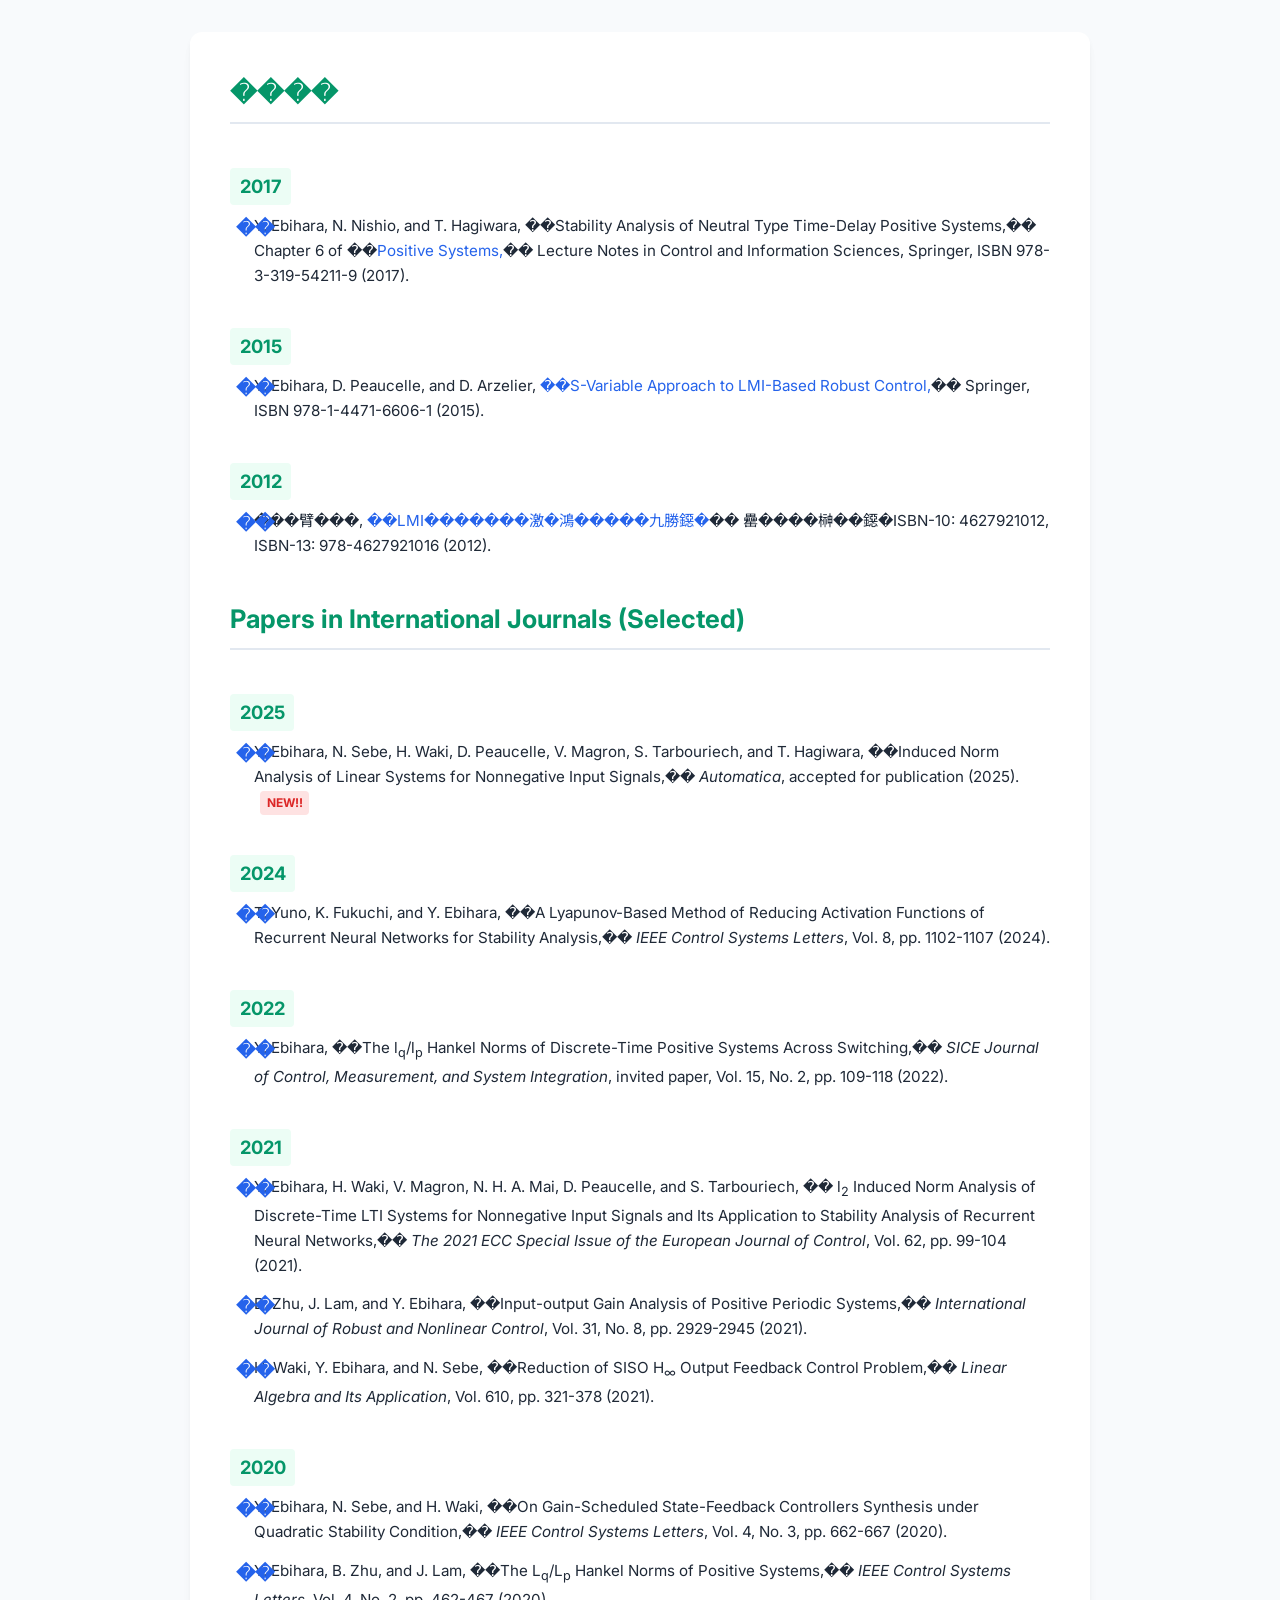
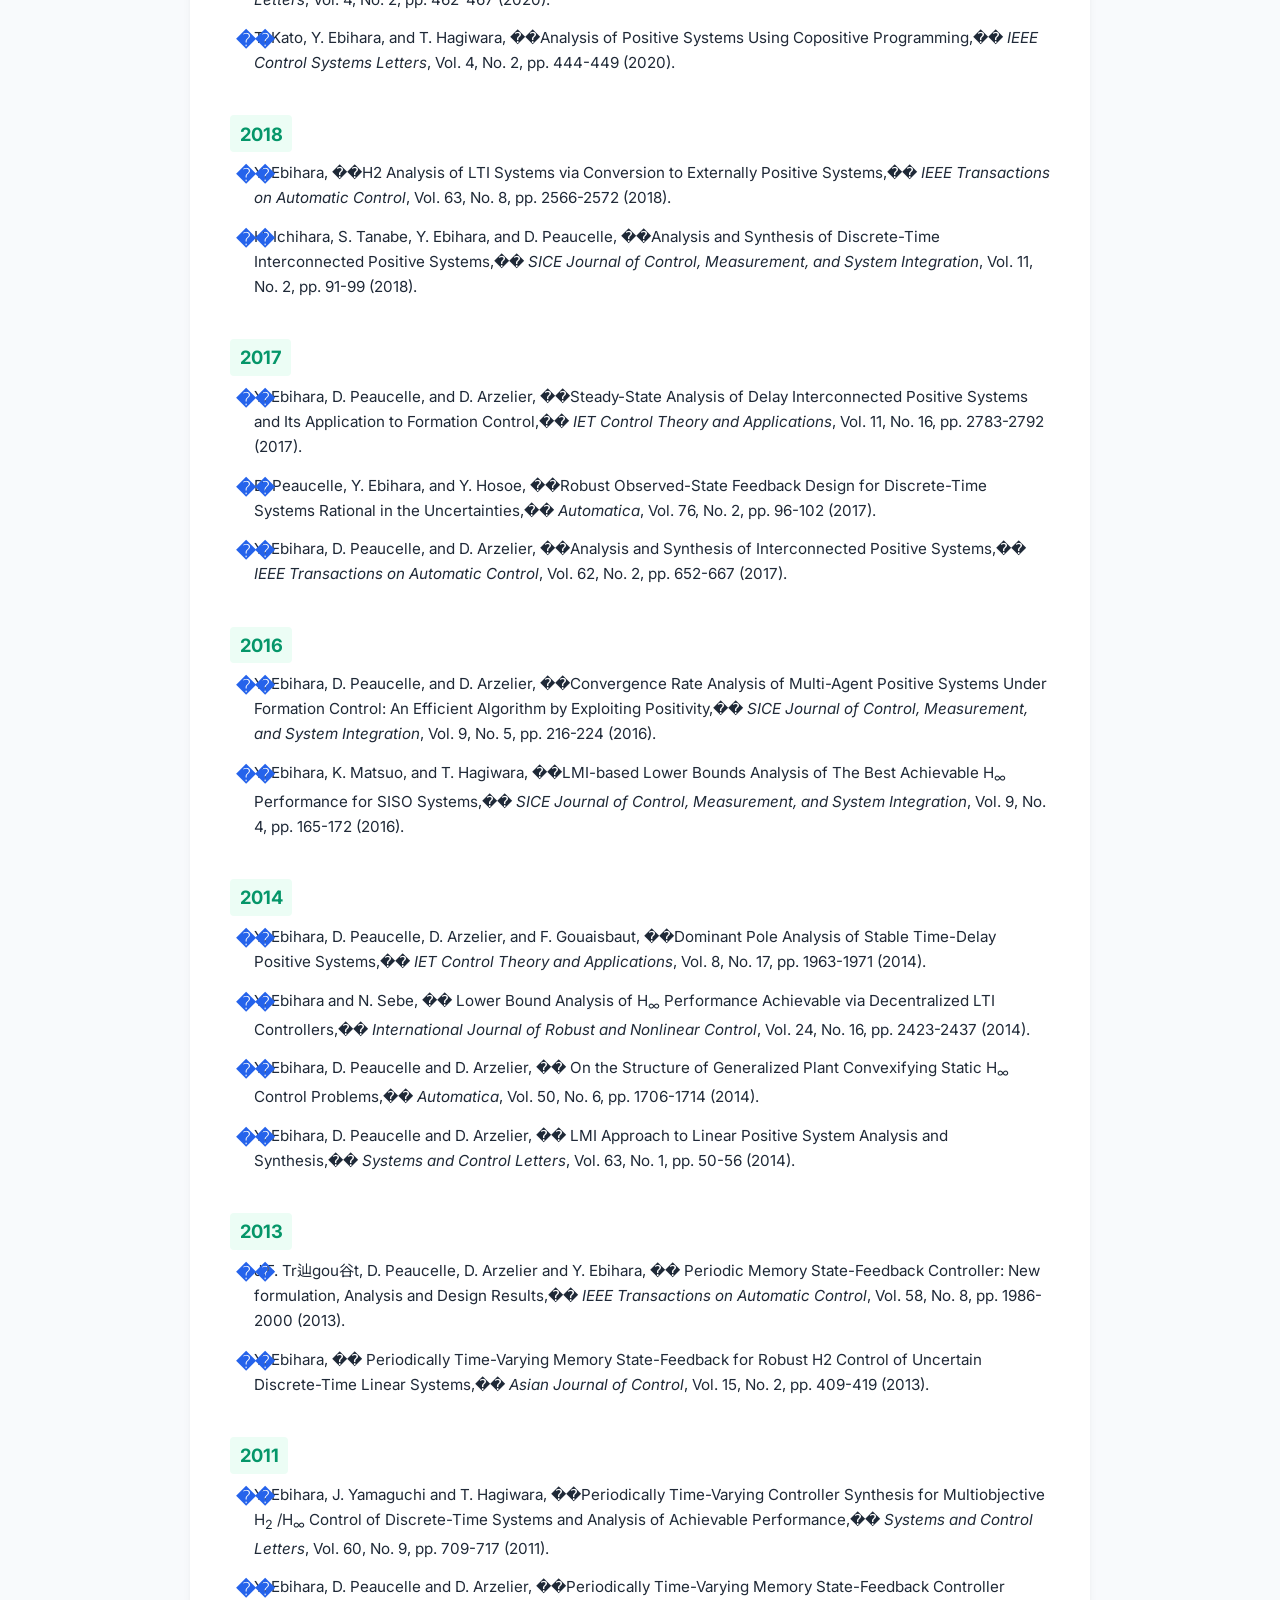
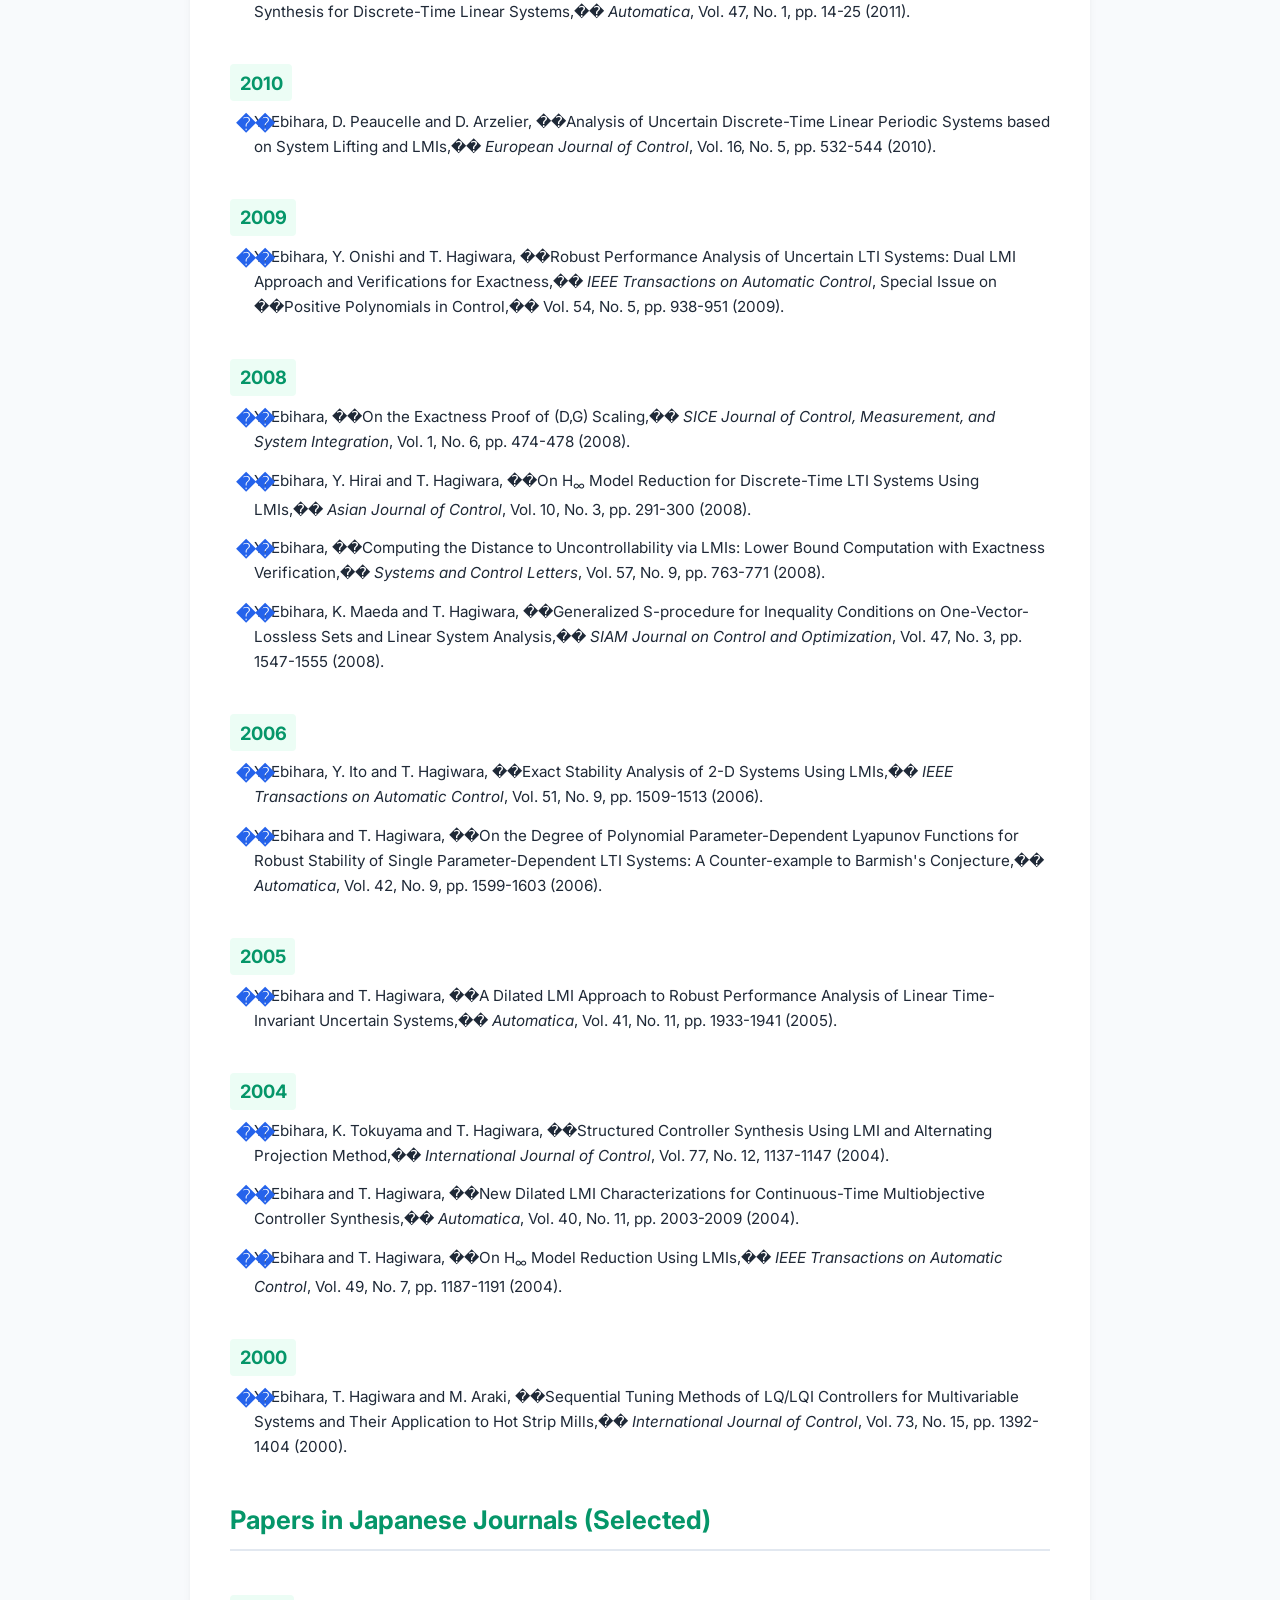
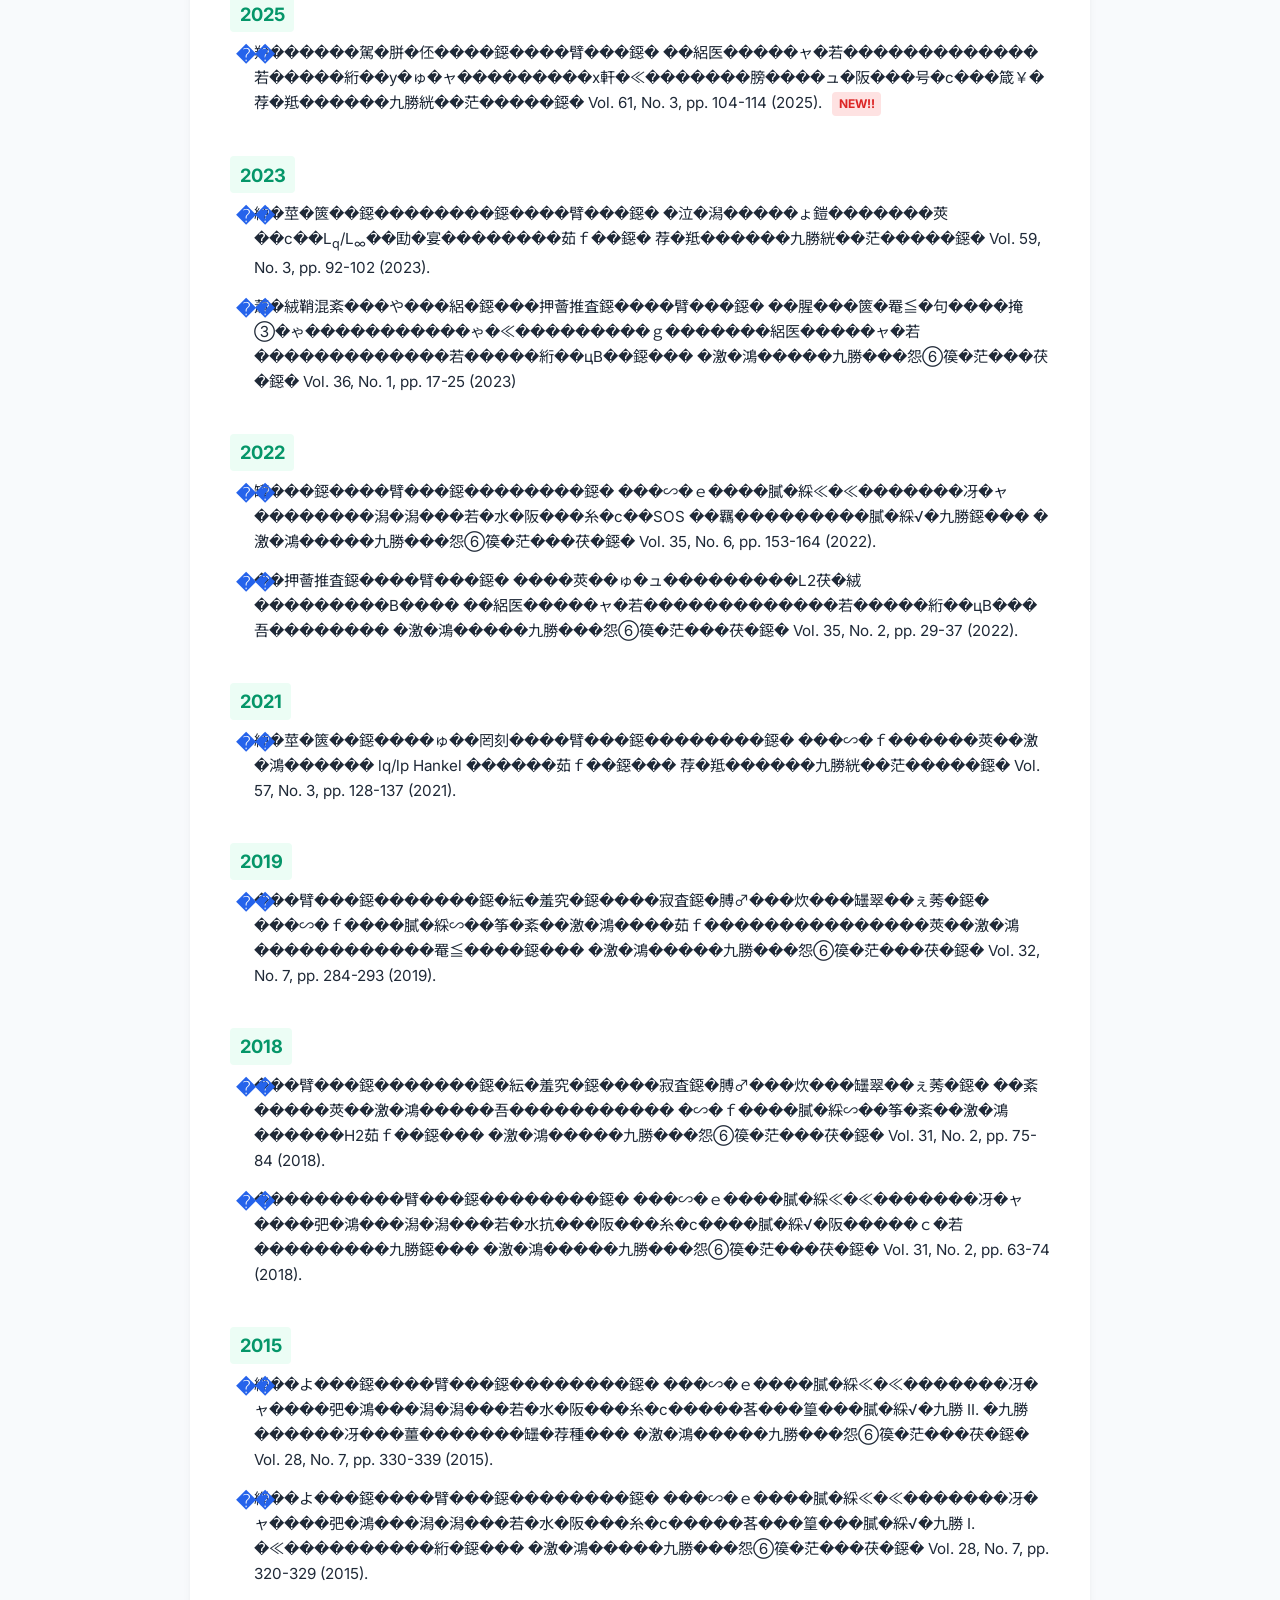
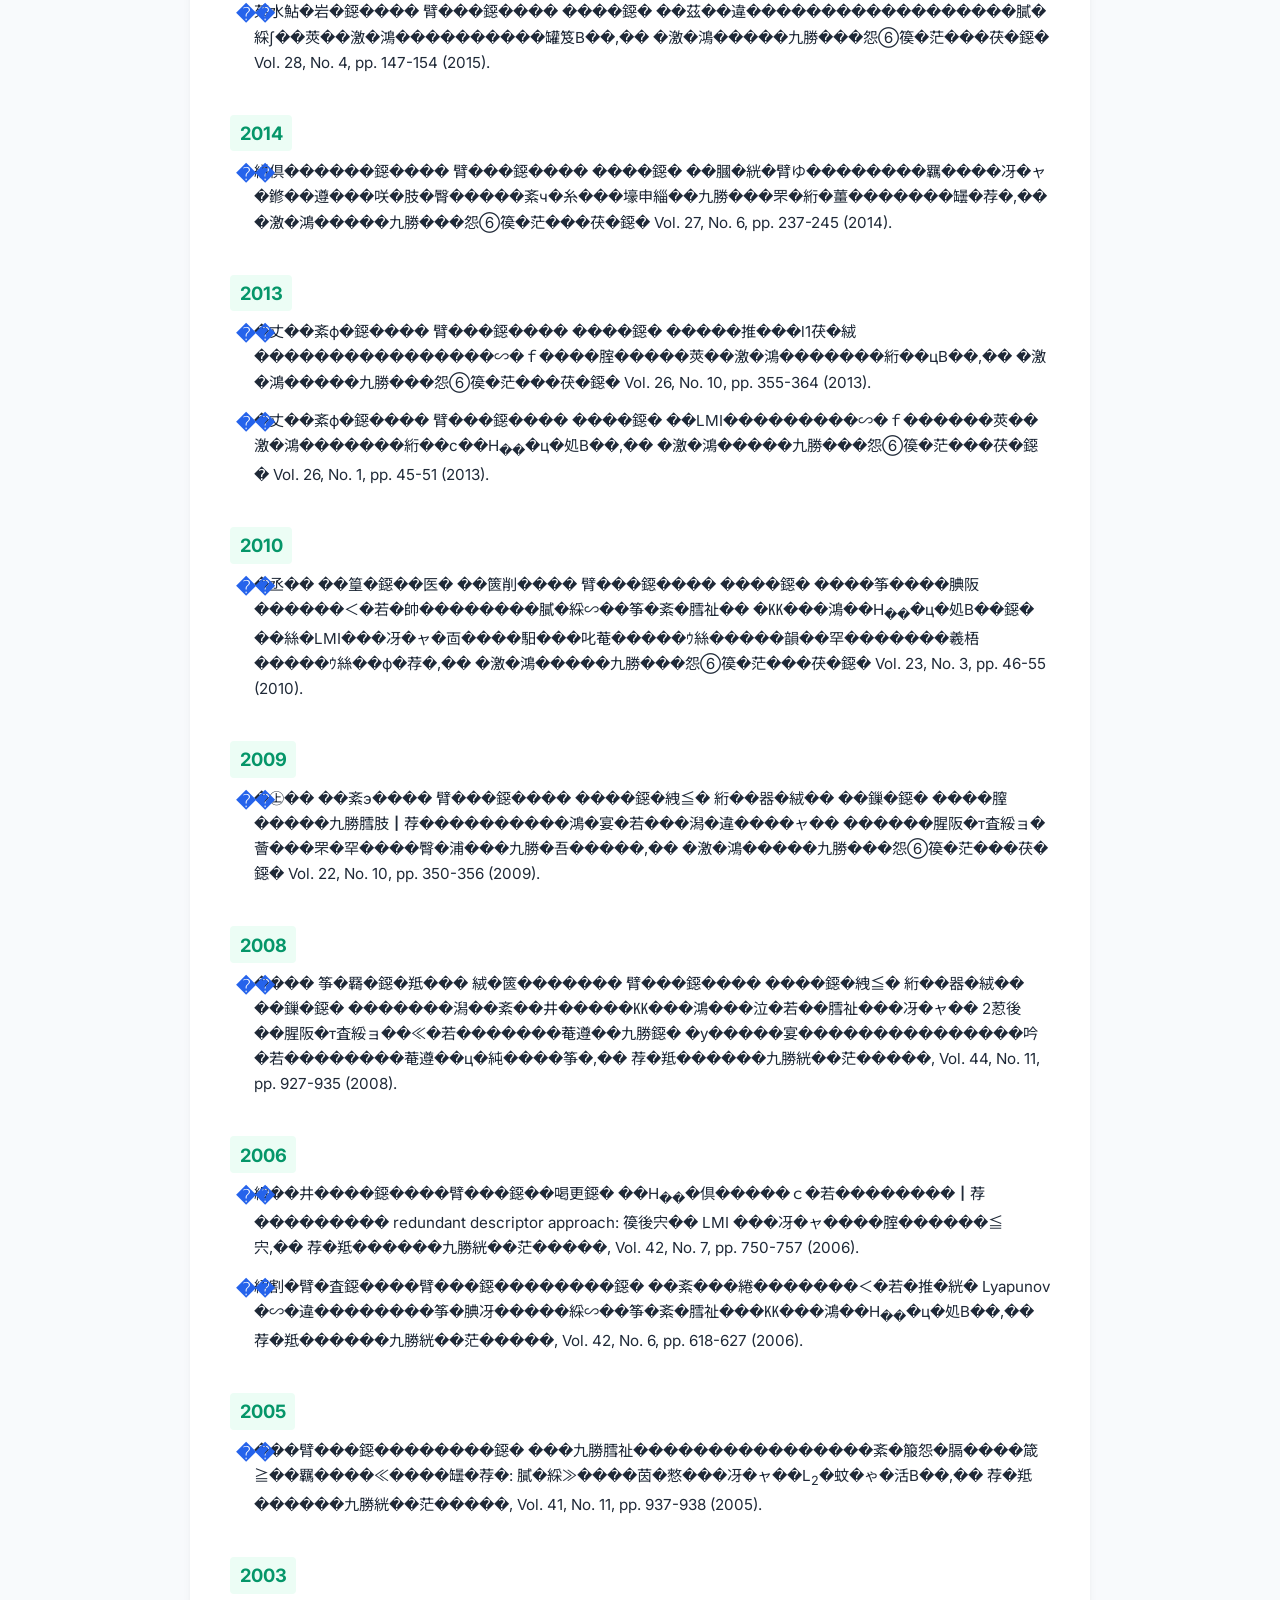
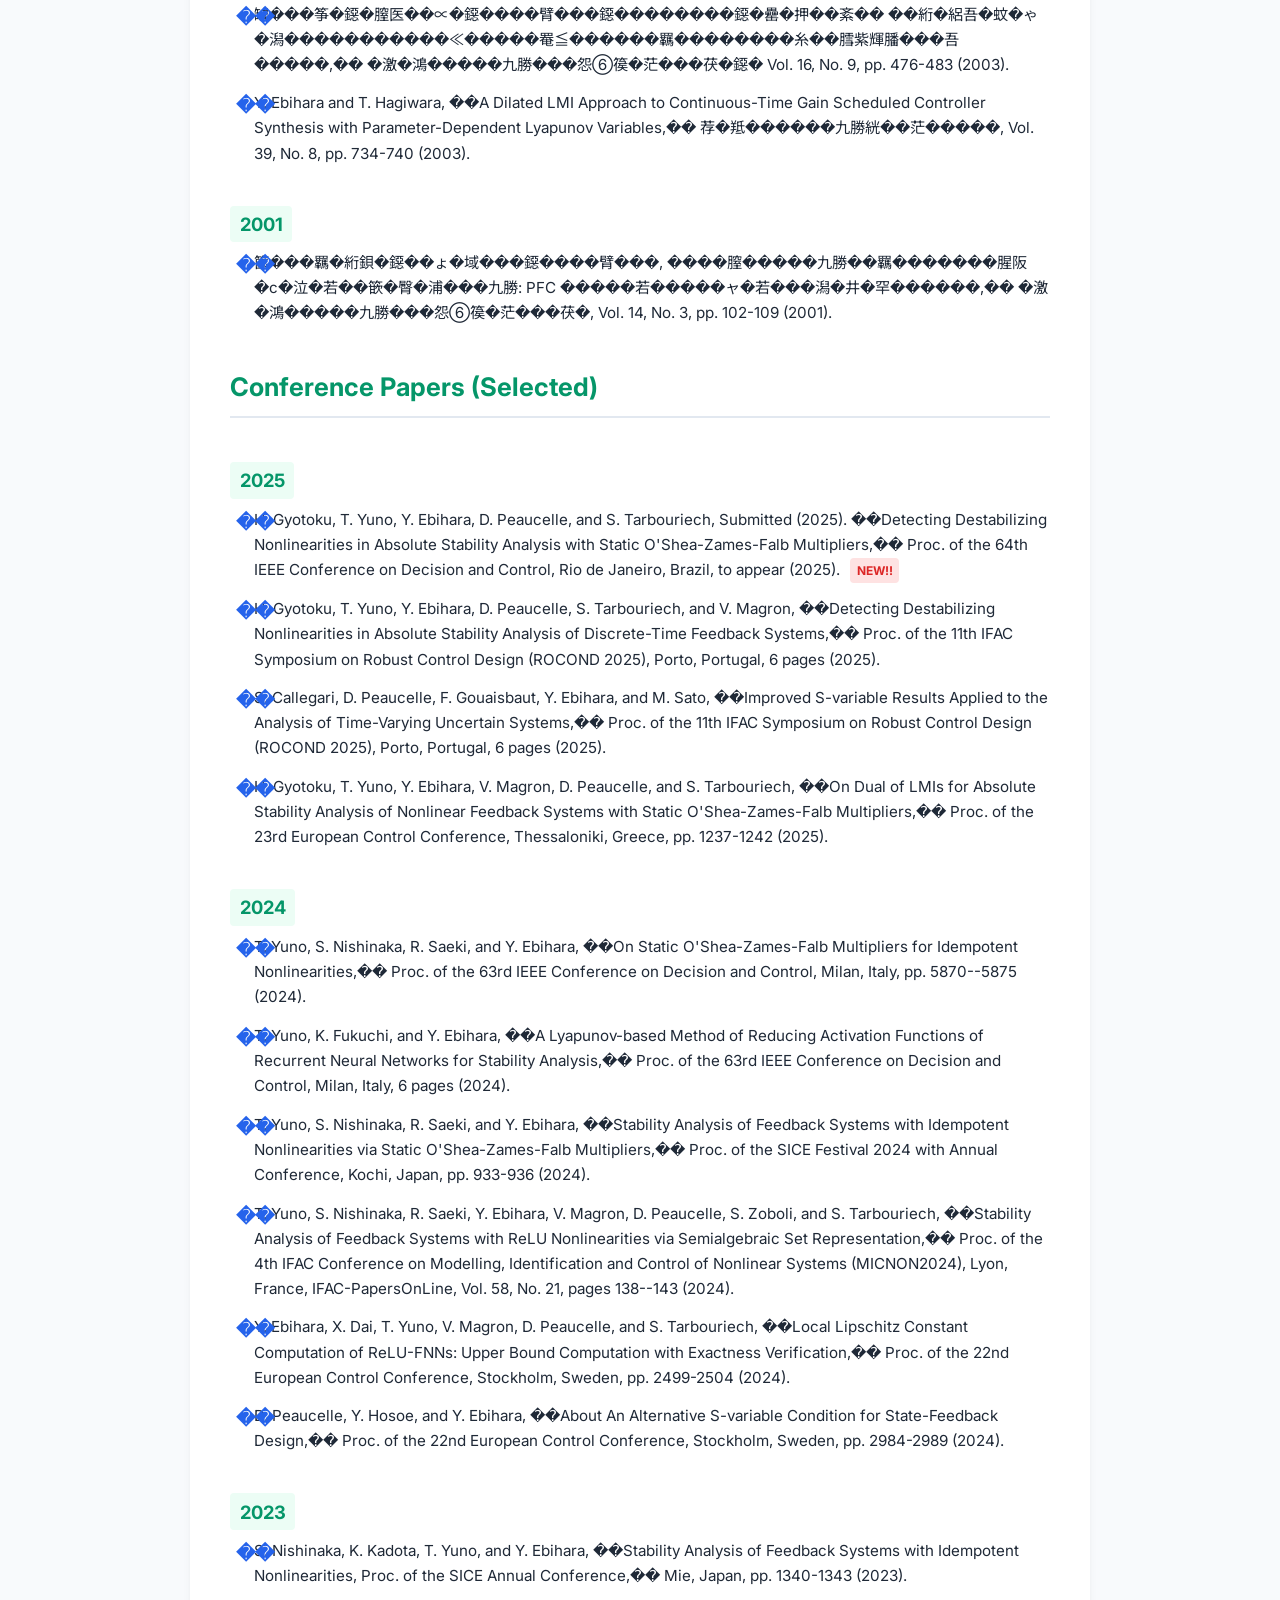
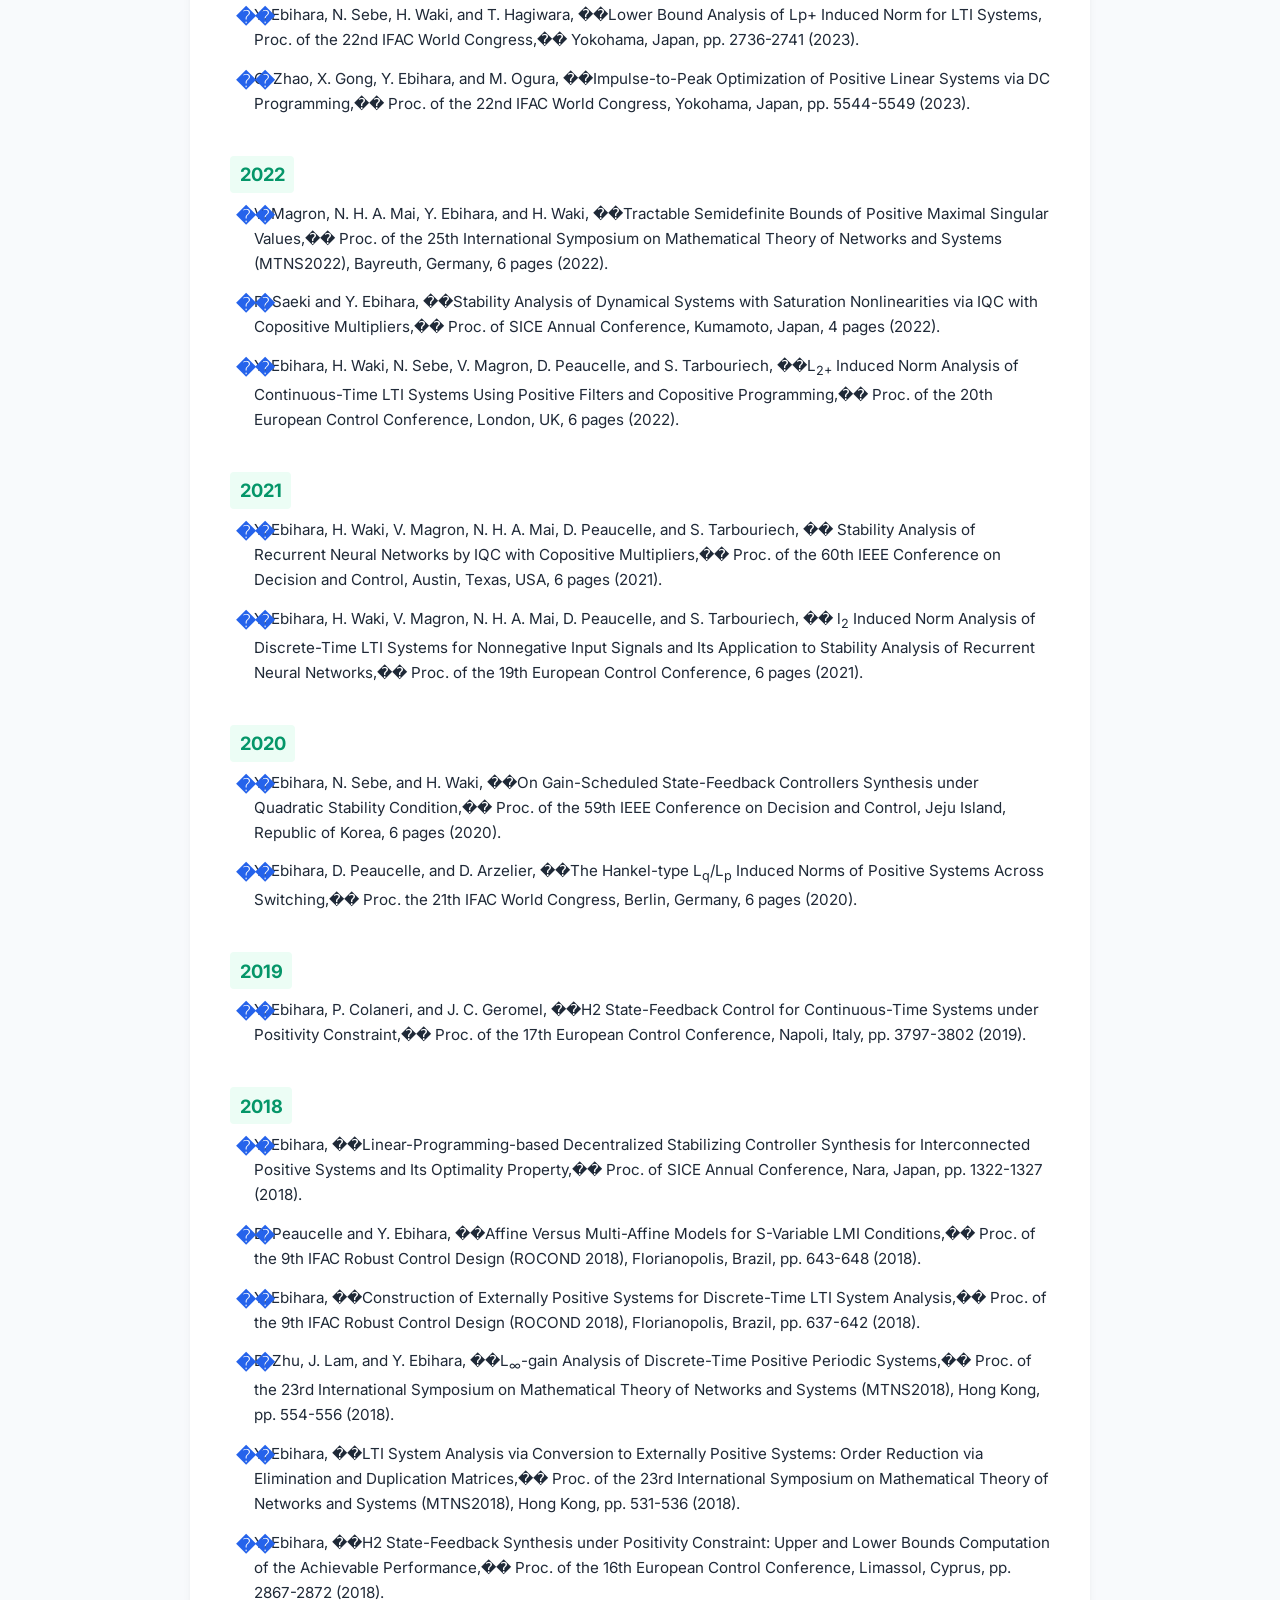
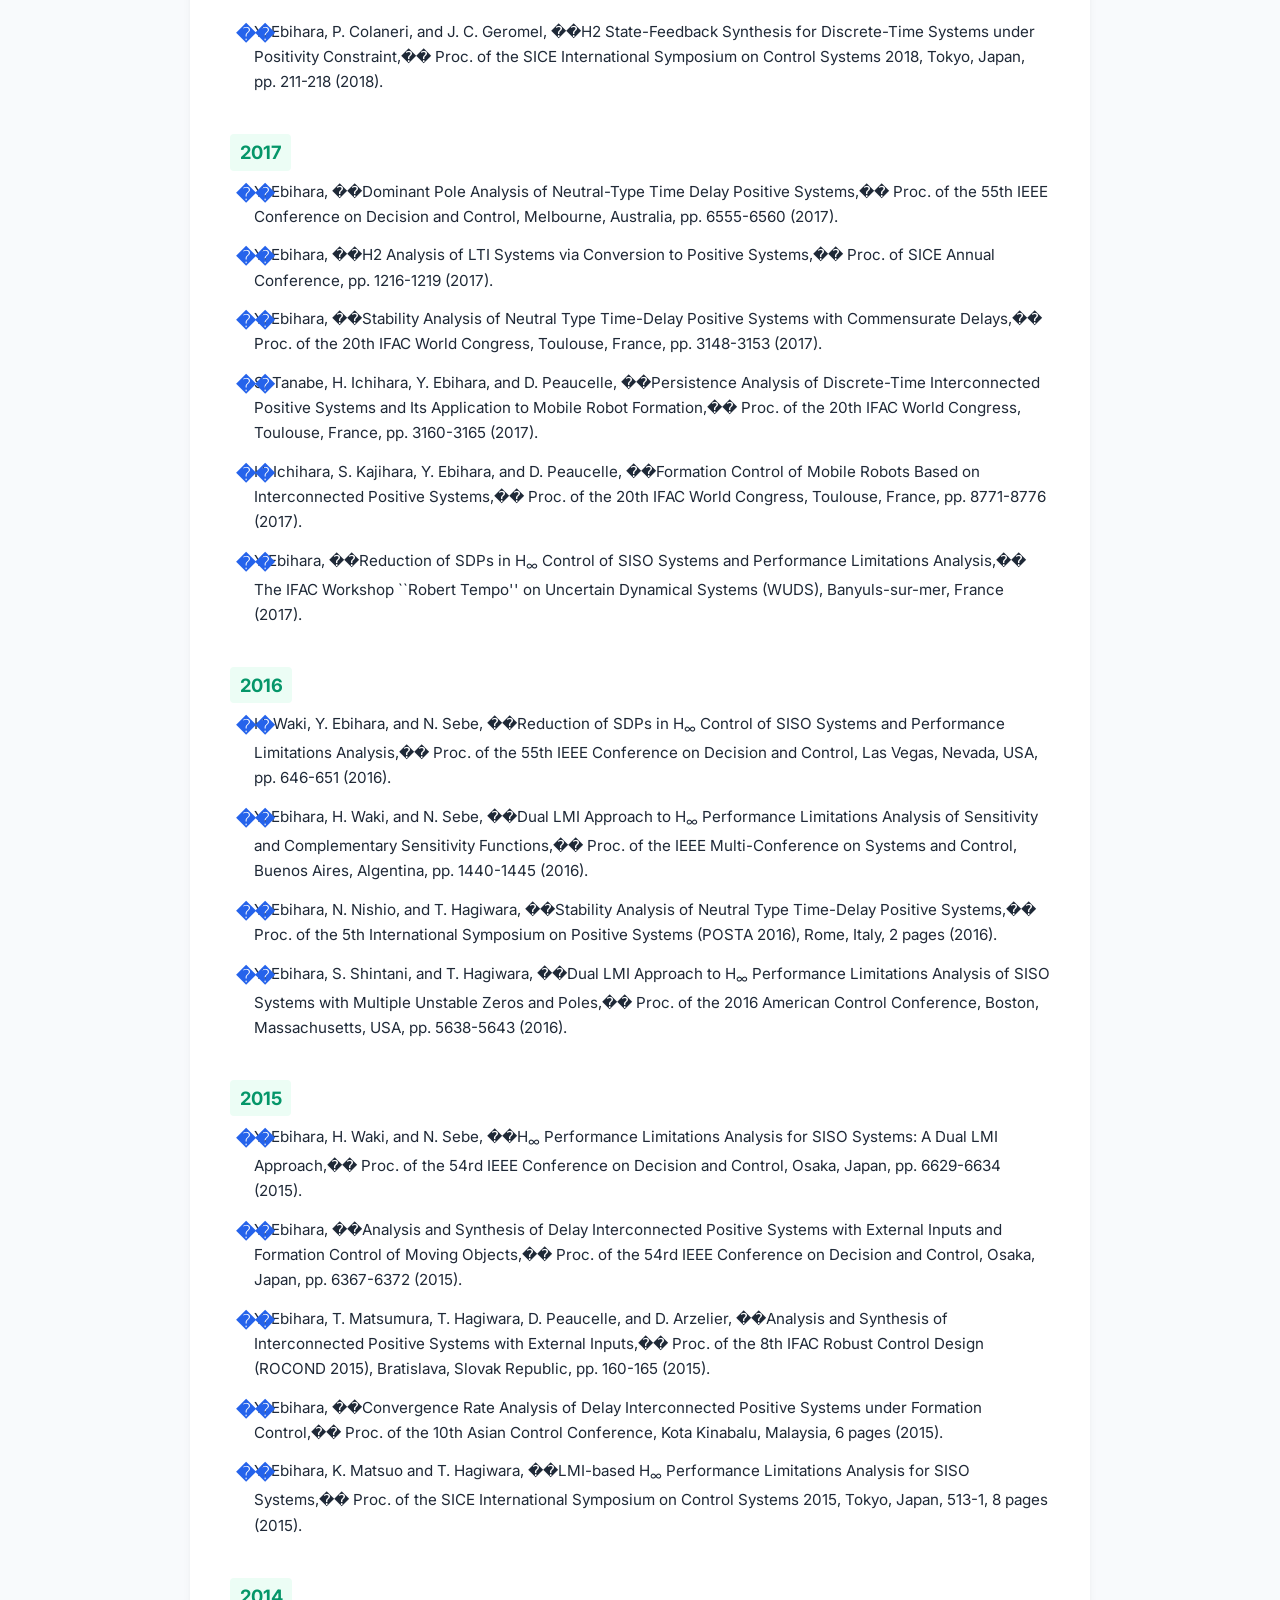
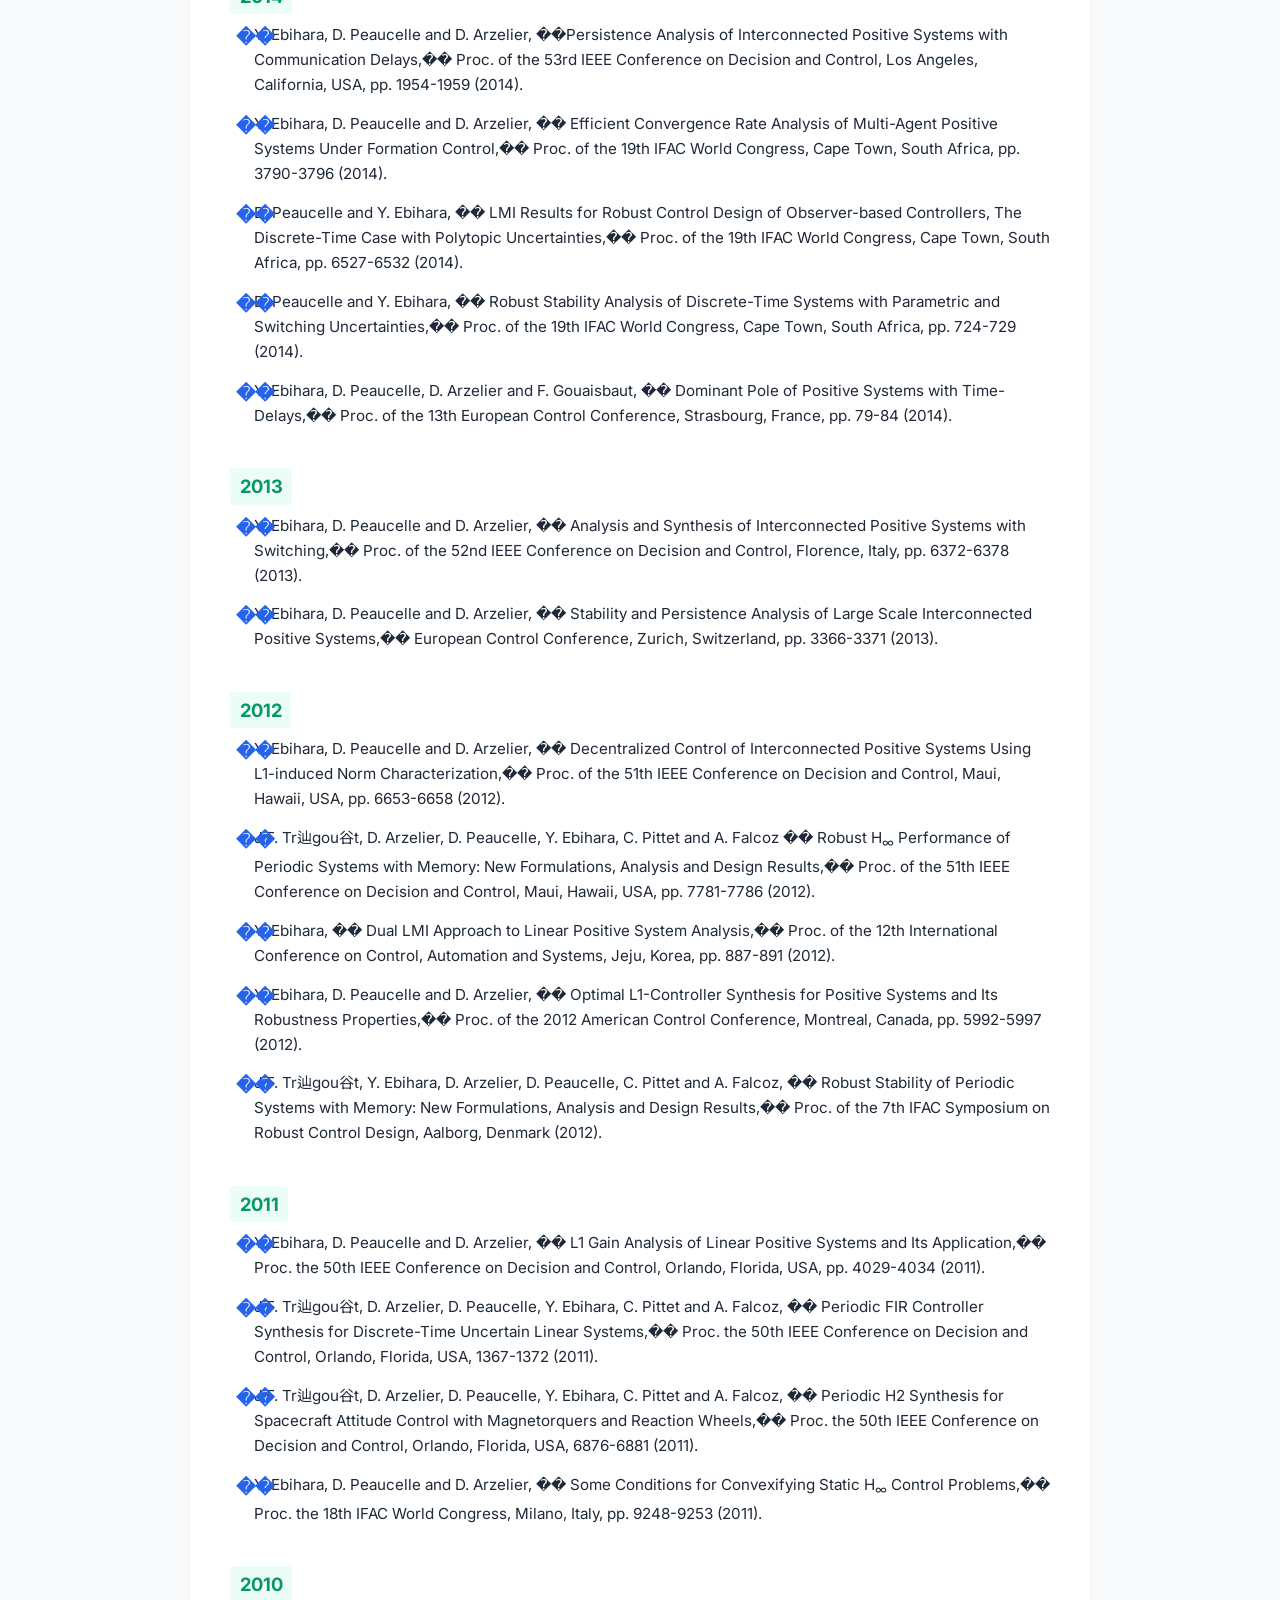
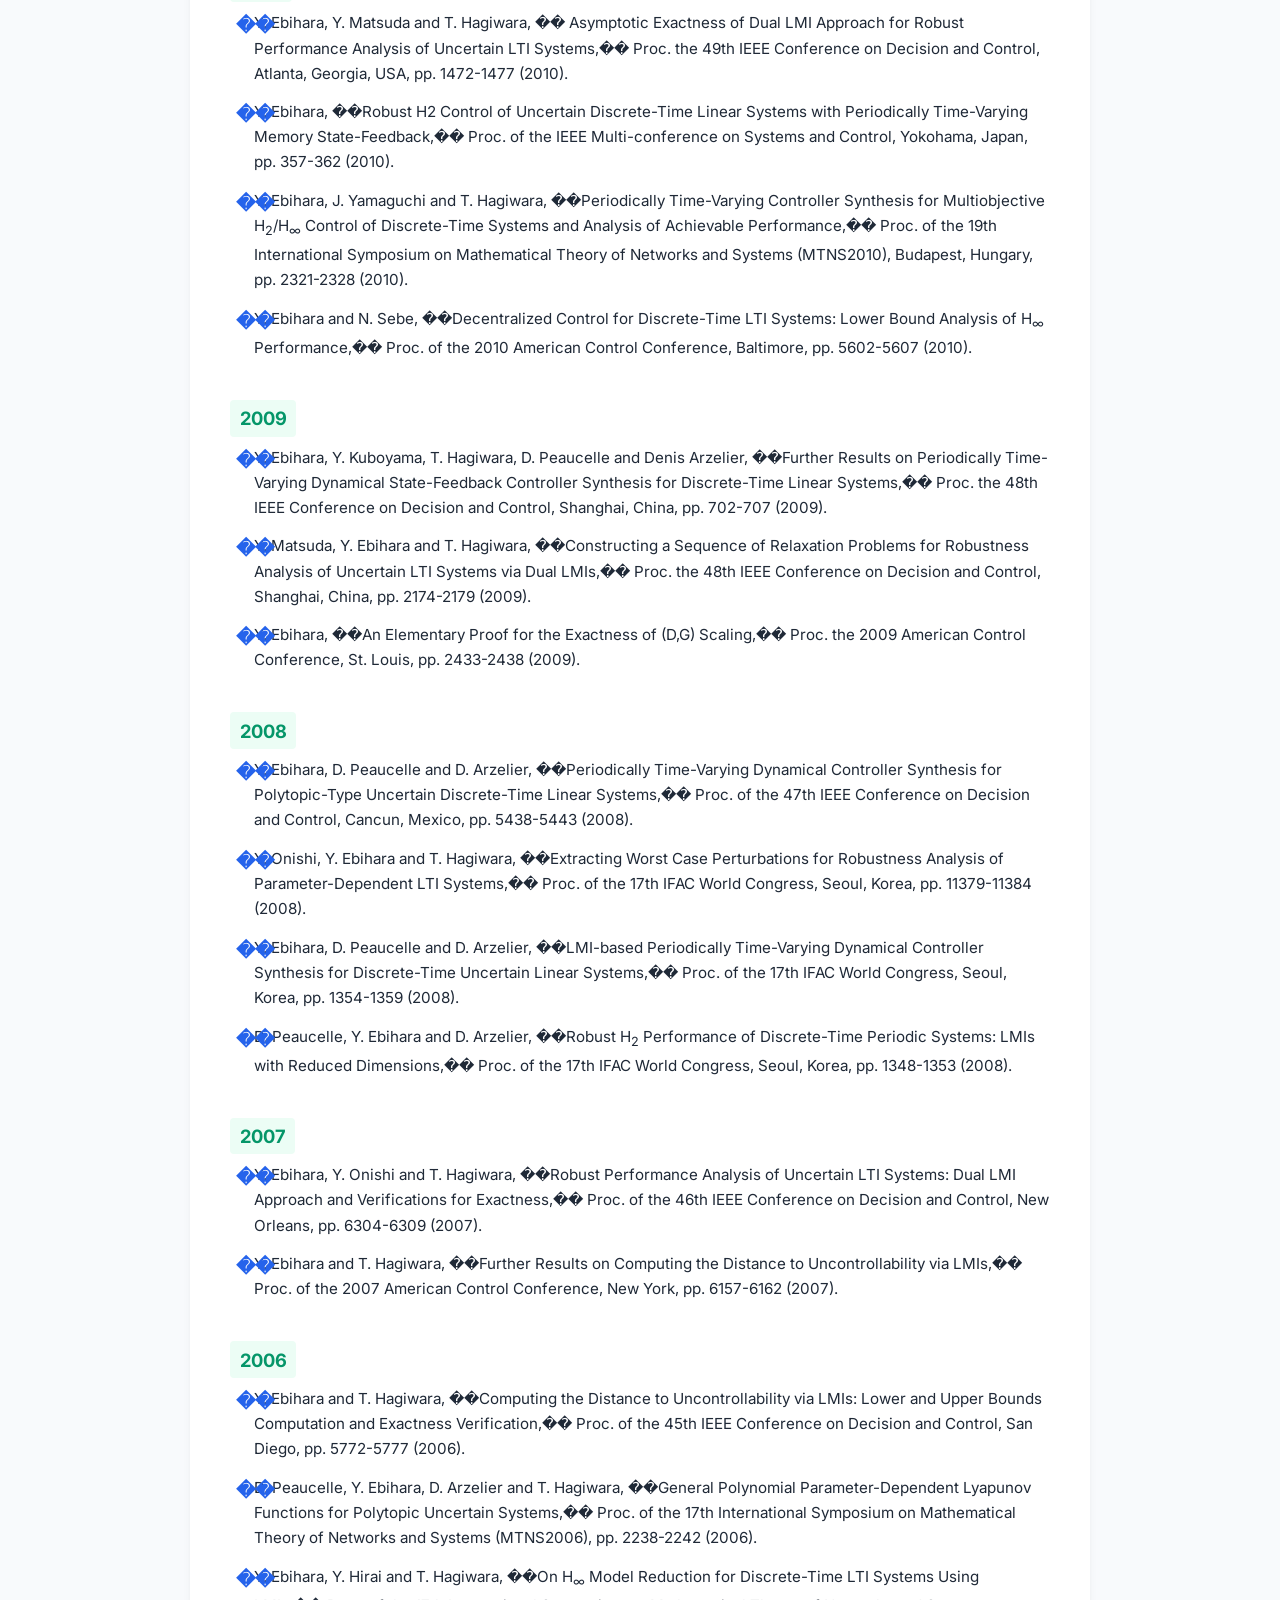
==== commit 0ff90f2b: "Add files via upload" ====
--- a/achievements-j.html
+++ b/achievements-j.html
@@ -1,2095 +1,1962 @@
-<BODY BACKGROUND="JPG/b018.jpg" TEXT=#000000 LINK=#0000ff ALINK=#ffaaaa VLINK=#ff0000> 
-<meta http-equiv="Content-Type" content="text/html; charset=euc-jp">
-<font face="Times New Roman">
-<HR>
-<H1><FONT COLOR="green">著書</FONT></H1>
-<FONT COLOR="green">2017</FONT>
-<UL>
-<LI>
-Y. Ebihara, N. Nishio, and T. Hagiwara,  
-&#8220Stability Analysis of Neutral Type Time-Delay Positive Systems,&#8221
-Chapter 6 of 
-<FONT COLOR="blue">
-&#8220<A HREF="http://www.springer.com/gp/book/9783319542102">Positive Systems,</FONT></A>&#8221  
-Lecture Notes in Control and Information Sciences, 
-Springer, ISBN 978-3-319-54211-9 (2017). 
-</LI>
-</UL>
-<p>
-<FONT COLOR="green">2015</FONT>
-<UL>
-<LI>
-Y. Ebihara, D. Peaucelle, and D. Arzelier,  
-<A HREF="http://www.springer.com/engineering/control/book/978-1-4471-6605-4">
-&#8220<FONT COLOR="blue">S-Variable Approach to LMI-Based Robust Control,</FONT></A>&#8221 
-Springer, ISBN 978-1-4471-6606-1 (2015). 
-</LI>
-</UL>
-<p>
-<FONT COLOR="green">2012</FONT>
-<UL>
-<LI>
-蛯原義雄,  
-<A HREF="http://www.morikita.co.jp/books/book/2402">
-&#8220<FONT COLOR="blue">
-LMIによるシステム制御，</FONT></A>&#8221
-森北出版，ISBN-10: 4627921012, ISBN-13: 978-4627921016 (2012). 
-</LI>
-</UL>
-<p>
-<p>
-
-<HR>
-<H1><FONT COLOR="green">Papers in International Journals (Selected)</FONT></H1>
-<FONT COLOR="green">2025</FONT>
-<UL>
-<LI> Y. Ebihara, N. Sebe, H. Waki, D. Peaucelle, V. Magron, S. Tarbouriech, and T. Hagiwara, 
-  &#8220Induced Norm Analysis of Linear Systems for Nonnegative Input Signals,&#8221 
-  <I>Automatica</I>,
-  accepted for publication  (2025).  
-    <FONT COLOR="red">NEW!!</FONT>
-</LI>
-</UL>
-<p>
-<FONT COLOR="green">2024</FONT>
-<UL>
-<LI> T. Yuno, K. Fukuchi, and Y. Ebihara, 
-  &#8220A Lyapunov-Based Method of Reducing Activation Functions of 
-      Recurrent Neural Networks for Stability Analysis,&#8221 
-<I>IEEE Control Systems Letters</I>, 
-  Vol. 8, pp. 1102-1107  (2024).  
-</LI>
-</UL>
-<p>
-<FONT COLOR="green">2022</FONT>
-<UL>
-<LI> Y. Ebihara, 
-  &#8220The l<sub>q</sub>/l<sub>p</sub> Hankel Norms of Discrete-Time Positive Systems Across Switching,&#8221 
-  <I>SICE Journal of Control, Measurement, and System Integration</I>,
- invited paper,
-  Vol. 15, No. 2, pp. 109-118 (2022).  
-</LI>
-</UL>
-<p>
-<FONT COLOR="green">2021</FONT>
-<UL>
-<LI> Y. Ebihara, H. Waki, V. Magron, N. H. A. Mai, D. Peaucelle, 
-and S. Tarbouriech,   
-&#8220 l<sub>2</sub> Induced Norm Analysis of Discrete-Time LTI Systems for
-Nonnegative Input Signals and Its Application to 
-Stability Analysis of Recurrent Neural Networks,&#8221
-  <I>The 2021 ECC Special Issue of the European Journal of Control</I>,
-  Vol. 62, pp. 99-104 (2021).
-</LI>
-<p>
-<LI>
-B. Zhu, J. Lam, and Y. Ebihara,   
-&#8220Input-output Gain Analysis of Positive Periodic Systems,&#8221 
-<I>International Journal of Robust and Nonlinear Control</I>,
-Vol. 31, No. 8, pp. 2929-2945 (2021). 
-</LI>
-<p>
-<LI>
-H. Waki, Y. Ebihara, and N. Sebe, 
-&#8220Reduction of SISO H<sub>&infin;</sub> Output Feedback Control Problem,&#8221 
-<I>Linear Algebra and Its Application</I>, 
-Vol. 610, pp. 321-378 (2021). 
-</LI>
-</UL>
-<p>
-<FONT COLOR="green">2020</FONT>
-<UL>
-<LI>
-Y. Ebihara, N. Sebe, and H. Waki,
-&#8220On Gain-Scheduled State-Feedback Controllers Synthesis under
-Quadratic Stability Condition,&#8221 
-<I>IEEE Control Systems Letters</I>, 
-Vol. 4, No. 3, pp. 662-667 (2020). 
-</LI>
-<p>
-<LI>
-Y. Ebihara, B. Zhu, and J. Lam,   
-&#8220The L<sub>q</sub>/L<sub>p</sub> Hankel Norms of Positive Systems,&#8221  <I>IEEE Control Systems Letters</I>, 
- Vol. 4, No. 2, pp. 462-467 (2020). 
-</LI>
-<p>
-<LI>
-T. Kato, Y. Ebihara, and T. Hagiwara,
-&#8220Analysis of Positive Systems Using Copositive Programming,&#8221
-  <I>IEEE Control Systems Letters</I>, 
- Vol. 4, No. 2, pp. 444-449 (2020). 
-</LI>
-</UL>
-<p>
-<FONT COLOR="green">2018</FONT>
-<UL>
-<LI>
-Y. Ebihara, 
-&#8220H2 Analysis of LTI Systems via Conversion to Externally Positive Systems,&#8221
-  <I>IEEE Transactions on Automatic Control</I>, 
- Vol. 63, No. 8, pp. 2566-2572 (2018). 
-</LI>
-<p>
-<LI>
-H. Ichihara, S. Tanabe, Y. Ebihara, and D. Peaucelle, 
-&#8220Analysis and Synthesis of Discrete-Time Interconnected Positive Systems,&#8221
-  <I>SICE Journal of Control, Measurement, and System Integration</I>, 
-  Vol. 11, No. 2, pp. 91-99 (2018). 
-</LI>
-</UL>
-<p>
-<FONT COLOR="green">2017</FONT>
-<UL>
-<LI>
-Y. Ebihara, D. Peaucelle, and D. Arzelier, 
-&#8220Steady-State Analysis of Delay Interconnected Positive Systems and 
-Its Application to Formation Control,&#8221
-  <I>IET Control Theory and Applications</I>, 
-  Vol. 11, No. 16, pp. 2783-2792 (2017).
-</LI>
-<p>
-<LI>
-D. Peaucelle, Y. Ebihara, and Y. Hosoe, 
-&#8220Robust Observed-State Feedback Design for 
-Discrete-Time Systems Rational in the Uncertainties,&#8221
-  <I>Automatica</I>, 
-   Vol. 76, No. 2, pp. 96-102 (2017). 
-</LI>
-<p>
-<LI>
-Y. Ebihara, D. Peaucelle, and D. Arzelier, 
-&#8220Analysis and Synthesis of Interconnected Positive Systems,&#8221
-  <I>IEEE Transactions on Automatic Control</I>, 
-   Vol. 62, No. 2, pp. 652-667 (2017). 
-</LI>
-</UL>
-<p>
-<p>
-<FONT COLOR="green">2016</FONT>
-<UL>
-<LI>
-Y. Ebihara, D. Peaucelle, and D. Arzelier, 
-&#8220Convergence Rate Analysis of Multi-Agent Positive Systems 
-Under Formation Control:  An Efficient Algorithm by 
-Exploiting Positivity,&#8221
-  <I>SICE Journal of Control, Measurement, and System Integration</I>, 
-  Vol. 9, No. 5, pp. 216-224 (2016).
-</LI>
-<p>
-<LI>
-Y. Ebihara, K. Matsuo, and T. Hagiwara, 
-  &#8220LMI-based Lower Bounds Analysis of The Best Achievable H<sub>&infin;</sub> Performance 
-  for SISO Systems,&#8221
-  <I>SICE Journal of Control, Measurement, and System Integration</I>, 
-  Vol. 9, No. 4, pp. 165-172 (2016).  
-</LI>
-</UL>
-<p>
-<p>
-<FONT COLOR="green">2014</FONT>
-<UL>
-<LI>
-Y. Ebihara, D. Peaucelle, D. Arzelier, and F. Gouaisbaut, 
-  &#8220Dominant Pole Analysis of Stable Time-Delay Positive Systems,&#8221 
-  <I>IET Control Theory and Applications</I>, 
-  Vol. 8, No. 17, pp. 1963-1971 (2014).  
-</LI>
-<p>
-<LI>
-Y. Ebihara and N. Sebe,  
-  &#8220 Lower Bound Analysis of H<sub>&infin;</sub> Performance 
-  Achievable via Decentralized LTI Controllers,&#8221 
-  <I>International Journal of Robust and Nonlinear Control</I>, 
-  Vol. 24, No. 16, pp. 2423-2437 (2014). 
-</LI>
-<p>
-<LI>
-Y. Ebihara, D. Peaucelle and D. Arzelier, 
-  &#8220 On the Structure of Generalized Plant Convexifying Static 
-         H<sub>&infin;</sub> Control Problems,&#8221 
-  <I>Automatica</I>, 
-  Vol. 50, No. 6, pp. 1706-1714 (2014).  
-</LI>
-<p>
-<LI>
-Y. Ebihara, D. Peaucelle and D. Arzelier, 
-  &#8220 LMI Approach to Linear Positive System Analysis and Synthesis,&#8221 
-  <I>Systems and Control Letters</I>, 
-  Vol. 63, No. 1, pp. 50-56 (2014).  
-</LI>
-</UL>
-<p>
-<p>
-<FONT COLOR="green">2013</FONT>
-<UL>
-<LI>
-J.F. Tr&eacutegou&eumlt, D. Peaucelle, D. Arzelier and Y. Ebihara, 
-  &#8220 Periodic Memory State-Feedback Controller: 
-  New formulation, Analysis and Design Results,&#8221 
-  <I>IEEE Transactions on Automatic Control</I>, 
-  Vol. 58, No. 8, pp. 1986-2000 (2013).  
-</LI>
-<p>
-<LI>
-Y. Ebihara, 
-  &#8220 Periodically Time-Varying Memory State-Feedback for 
-  Robust H2 Control of Uncertain Discrete-Time Linear Systems,&#8221
-  <I>Asian Journal of Control</I>, 
-  Vol. 15, No. 2, pp. 409-419 (2013).  
-</LI>
-</UL>
-<p>
-<p>
-<FONT COLOR="green">2011</FONT>
-<UL>
-<LI>
-Y. Ebihara, J. Yamaguchi and T. Hagiwara, 
-  &#8220Periodically Time-Varying Controller Synthesis for 
-  Multiobjective H<sub>2</sub> /H<sub>&infin;</sub> Control of Discrete-Time Systems and 
-  Analysis of Achievable Performance,&#8221
-  <I>Systems and Control Letters</I>, 
-  Vol. 60, No. 9, pp. 709-717 (2011).
-</LI>
-<p>
-<LI>
-Y. Ebihara, D. Peaucelle and D. Arzelier, 
-  &#8220Periodically Time-Varying Memory State-Feedback Controller Synthesis for
-  Discrete-Time Linear Systems,&#8221
-  <I>Automatica</I>, 
-  Vol. 47, No. 1, pp. 14-25 (2011).
-</LI>
-</UL>
-<p>
-<p>
-<FONT COLOR="green">2010</FONT>
-<UL>
-<LI>
-Y. Ebihara, D. Peaucelle and D. Arzelier, 
-  &#8220Analysis of Uncertain Discrete-Time Linear Periodic Systems 
-  based on System Lifting and LMIs,&#8221
-  <I>European Journal of Control</I>, 
-  Vol. 16, No. 5, pp. 532-544 (2010).
-</LI>
-</UL>
-<p>
-<p>
-<FONT COLOR="green">2009</FONT>
-<UL>
-<LI>
-Y. Ebihara, Y. Onishi and T. Hagiwara, 
-  &#8220Robust Performance Analysis of Uncertain LTI Systems:  
-  Dual LMI Approach and Verifications for Exactness,&#8221
-  <I>IEEE Transactions on Automatic Control</I>, 
-  Special Issue on &#8220Positive Polynomials in Control,&#8221 
-  Vol. 54, No. 5, pp. 938-951 (2009).  
-</LI>
-<p>
-<p>
-</UL>
-<FONT COLOR="green">2008</FONT>
-<UL>
-<p>
-<LI>
-Y. Ebihara, 
-  &#8220On the Exactness Proof of (D,G) Scaling,&#8221
-  <I>SICE Journal of Control, Measurement, and System Integration</I>, 
-  Vol. 1, No. 6, pp. 474-478 (2008).    
-</LI>
-<p>
-<LI>
-Y. Ebihara, Y. Hirai and T. Hagiwara, 
-  &#8220On H<sub>&infin;</sub> Model Reduction for 
-  Discrete-Time LTI Systems Using LMIs,&#8221   
-  <I>Asian Journal of Control</I>, 
-  Vol. 10, No. 3, pp. 291-300 (2008).    
-</LI>
-<p>
-<LI>
-Y. Ebihara, 
-  &#8220Computing the Distance to Uncontrollability via LMIs:  
-  Lower Bound Computation with Exactness Verification,&#8221
-  <I>Systems and Control Letters</I>, 
-  Vol. 57, No. 9, pp. 763-771 (2008).  
-</LI>
-<p>
-<LI>
-Y. Ebihara, K. Maeda and T. Hagiwara, 
-  &#8220Generalized S-procedure for Inequality Conditions on 
-  One-Vector-Lossless Sets and Linear System Analysis,&#8221
-  <I>SIAM Journal on Control and Optimization</I>, 
-  Vol. 47, No. 3, pp. 1547-1555 (2008).  
-</LI>
-<p>
-<p>
-</UL>
-<FONT COLOR="green">2006</FONT>
-<UL>
-<LI>
-Y. Ebihara, Y. Ito and T. Hagiwara, 
-  &#8220Exact Stability Analysis of 2-D Systems Using LMIs,&#8221
-  <I>IEEE Transactions on Automatic Control</I>, 
-  Vol. 51, No. 9, pp. 1509-1513 (2006).  
-</LI>
-<p>
-<LI>
-Y. Ebihara and T. Hagiwara, 
-  &#8220On the Degree of Polynomial Parameter-Dependent 
-  Lyapunov Functions for 
-  Robust Stability of Single Parameter-Dependent LTI Systems:  
-  A Counter-example to Barmish's Conjecture,&#8221   
-  <I>Automatica</I>, 
-  Vol. 42, No. 9, pp. 1599-1603 (2006).    
-</LI>
-<p>
-<p>
-</UL>
-<FONT COLOR="green">2005</FONT>
-<UL>
-<LI>
-Y. Ebihara and T. Hagiwara, 
-  &#8220A Dilated LMI Approach to Robust Performance
-  Analysis of Linear Time-Invariant Uncertain Systems,&#8221 
-  <I>Automatica</I>, 
-  Vol. 41, No. 11, pp. 1933-1941 (2005).    
-</LI>
-<p>
-<p>
-</UL>
-<FONT COLOR="green">2004</FONT>
-<UL>
-<LI>
-Y. Ebihara, K. Tokuyama and T. Hagiwara, 
-  &#8220Structured Controller Synthesis Using LMI
-  and Alternating Projection Method,&#8221 
-  <I>International Journal of Control</I>, 
-  Vol. 77, No. 12, 1137-1147 (2004).  
-</LI>
-<p>
-<LI>
-Y. Ebihara and T. Hagiwara, 
-  &#8220New Dilated LMI Characterizations for Continuous-Time 
-  Multiobjective Controller Synthesis,&#8221 
-  <I>Automatica</I>, Vol. 40, No. 11, pp. 2003-2009 (2004).    
-</LI>
-<p>
-<LI>
-Y. Ebihara and T. Hagiwara, 
-  &#8220On H<sub>&infin;</sub> Model Reduction Using LMIs,&#8221 
-  <I>IEEE Transactions on Automatic Control</I>, 
-  Vol. 49, No. 7, pp. 1187-1191 (2004).  
-</LI>
-<p>
-<p>
-</UL>
-<FONT COLOR="green">2000</FONT>
-<p>
-<UL>
-<LI>
-Y. Ebihara, T. Hagiwara and M. Araki, 
-  &#8220Sequential Tuning Methods of LQ/LQI Controllers 
-  for Multivariable Systems and Their Application to 
-  Hot Strip Mills,&#8221 
-  <I>International Journal of Control</I>, 
-  Vol. 73, No. 15, pp. 1392-1404 (2000).  
-</LI> 
-</UL>
-
-<HR>
-<H1><FONT COLOR="green">Papers in Japanese Journals (Selected)</FONT></H1>
-<p>
-<FONT COLOR="green">2025</FONT>
-<UL>
-  <LI>
-湯野剛史，福地和真，蛯原義雄：    
-再帰型ニューラルネットワークの安定性判別のための圧縮モデルの構築と入出力特性の評価，    
-計測自動制御学会論文集，
-Vol. 61, No. 3, pp. 104-114 (2025).  
-    <FONT COLOR="red">NEW!!</FONT>
-  </LI>
-</UL>
-  <p>
-<FONT COLOR="green">2023</FONT>
-<UL>
- <LI>
-志賀亮介，萩原朋道，蛯原義雄：
-サンプル値系の外部非負性とL<sub>q</sub>/L<sub>&infin;</sub>ハンケルノルム解析，
-計測自動制御学会論文集， 
-Vol. 59, No. 3, pp. 92-102 (2023).  
-</LI>
-<p>
-<LI>
-高尾亮太，藤井達希，本岡駿人，蛯原義雄：
-&#8220積分二次制約と共正値マルチプライアを用いた連続時間再帰型ニューラルネットワークの安定性解析，&#8221
-システム制御情報学会論文誌，
-Vol. 36, No. 1, pp. 17-25 (2023)
-</LI>
-</UL>
-<p>
-<FONT COLOR="green">2022</FONT>
-<UL>
-<LI>
-楊熙，蛯原義雄，萩原朋道：
-&#8220離散化双線形モデルに基づくバックコンバータ出力電圧のSOS 手法による非線形制御，&#8221
-システム制御情報学会論文誌，
-Vol. 35,  No. 6, pp. 153-164 (2022). 
-</LI>
-<p>
-<LI>
-本岡駿人，蛯原義雄，
-&#8220非負値入力に対するL2誘導ノルムの解析と
-再帰型ニューラルネットワークの安定性解析への応用，&#8221
-システム制御情報学会論文誌，
-Vol. 35, No. 2, pp. 29-37 (2022).  
-</LI>
-</UL>
-<p>
-<FONT COLOR="green">2021</FONT>
-<UL>
-<LI>
-志賀亮介，加藤光樹，蛯原義雄，萩原朋道，
-&#8220離散時間非負システムの lq/lp Hankel ノルム解析，&#8221
-計測自動制御学会論文集，
-Vol. 57, No. 3, pp. 128-137 (2021). 
-</LI>
-</UL>
-<p>
-<FONT COLOR="green">2019</FONT>
-<UL>
-<LI>
-蛯原義雄，瀬部昇，増淵泉，脇隼人，管野政明，椿野大輔，
-&#8220離散時間線形時不変システム解析のための外部非負システムの構成と低次元化，&#8221
-  システム制御情報学会論文誌，
-  Vol. 32, No. 7, pp. 284-293 (2019).  
-</LI>
-</UL>
-<p>
-<FONT COLOR="green">2018</FONT>
-<UL>
-<LI>
-蛯原義雄，瀬部昇，増淵泉，脇隼人，管野政明，椿野大輔，
-&#8220外部非負システムへの変換による 離散時間線形時不変システムのH2解析，&#8221
-  システム制御情報学会論文誌，
-  Vol. 31, No. 2, pp. 75-84 (2018).  
-</LI>
-<p>
-<LI>
-反甫透，蛯原義雄，萩原朋道，
-&#8220離散化双線形モデルに基づくブーストコンバータ平均出力電圧の非線形出力フィードバック制御，&#8221
-  システム制御情報学会論文誌，
-  Vol. 31, No. 2, pp. 63-74 (2018).  
-</LI>
-</UL>
-<p>
-<FONT COLOR="green">2015</FONT>
-<UL>
-<LI>
-後藤良介，蛯原義雄，萩原朋道，
-&#8220離散化双線形モデルに基づくブーストコンバータ出力電圧の積分補償付非線形制御 II. 制御則の導出と実験による検証，&#8221
-  システム制御情報学会論文誌，
-  Vol. 28, No. 7, pp. 330-339 (2015).  
-</LI>
-<p>
-<LI>
-後藤良介，蛯原義雄，萩原朋道，
-&#8220離散化双線形モデルに基づくブーストコンバータ出力電圧の積分補償付非線形制御 I. モデル化と同定，&#8221 
-  システム制御情報学会論文誌，
-  Vol. 28, No. 7, pp. 320-329 (2015).  
-</LI>
-<p>
-<LI>
-西尾直也，蛯原 義雄，萩原 朋道，
-&#8220複数のむだ時間を有する線形非負システムの支配極解析,&#8221
-  システム制御情報学会論文誌，
-  Vol. 28, No. 4, pp. 147-154 (2015).  
-</LI>
-</UL>
-<p>
-<FONT COLOR="green">2014</FONT>
-<UL>
-<LI>
-島本拓和，蛯原 義雄，萩原 朋道，
-&#8220粒子群最適化手法に基づく太陽光発電装置の最大電力点追従制御と実機実験による検証,&#8221
-  システム制御情報学会論文誌，
-  Vol. 27, No. 6, pp. 237-245 (2014).  
-</LI>
-</UL>
-<FONT COLOR="green">2013</FONT>
-<UL>
-<LI>
-松村大気，蛯原 義雄，萩原 朋道，
-&#8220重み付きl1誘導ノルムを用いた離散時間結合非負システムの安定性解析,&#8221
-  システム制御情報学会論文誌，
-   Vol. 26, No. 10, pp. 355-364 (2013).  
-</LI>
-<p>
-<LI>
-松村大気，蛯原 義雄，萩原 朋道，
-&#8220LMIを用いた離散時間非負システムの安定性とH<sub>∞</sub>性能解析,&#8221
-  システム制御情報学会論文誌，
-    Vol. 26, No. 1, pp. 45-51 (2013).  
-</LI>
-</UL>
-<FONT COLOR="green">2010</FONT>
-<UL>
-<LI>
-松田 雄介，田原 雅人，蛯原 義雄，萩原 朋道，
-&#8220単一の不確定パラメータを有する線形時不変系の
-ロバストH<sub>∞</sub>性能解析：
-双対LMIに基づく緩和問題の漸近的に厳密な階層的構成と非漸近的な厳密性検証,&#8221
-  システム制御情報学会論文誌，
-  Vol. 23, No. 3, pp. 46-55 (2010).  
-</LI>
-</UL>
-<FONT COLOR="green">2009</FONT>
-<UL>
-<LI>
-札場 勇大，蛯原 義雄，萩原 朋道，岡崎 安直，小松 真弓，
-&#8220単純適応制御系設計におけるスケーリングの導入と
-拮抗型空圧人工筋駆動機構の位置決め制御への応用,&#8221 
-  システム制御情報学会論文誌，
-  Vol. 22, No. 10, pp. 350-356 (2009).  
-</LI>
-</UL>
-<FONT COLOR="green">2008</FONT>
-<UL>
-<LI>
-金盛 且洋，清田 将五郎，蛯原 義雄，萩原 朋道，岡崎 安直，小松 真弓，
-&#8220プラント変数最適ロバストサーボ系に基づく
-2軸型空圧人工筋アームの軌道追従制御：
-圧力情報を利用したオブザーバによる追従性能の向上,&#8221
-  計測自動制御学会論文集, 
-  Vol. 44, No. 11, pp. 927-935 (2008).  
-</LI>
-</UL>
-<FONT COLOR="green">2006</FONT>
-<UL>
-<LI>
-川田昌克，蛯原義雄，陳幹，
-  &#8220H<sub>∞</sub>状態フィードバック設計のための<!--
-      -->冗長なディスクリプタアプローチ:  
-        伸張型 LMI に基づく既存結果の拡張,&#8221 
-  計測自動制御学会論文集, 
-  Vol. 42, No. 7, pp. 750-757 (2006).  
-</LI>
-<p>
-<LI>
-平井義人，蛯原義雄，萩原朋道，
-  &#8220多項式型パラメータ依存 Lyapunov 関数を用いた<!--
-     -->不確かな線形時不変系のロバストH<sub>∞</sub>性能解析,&#8221 
-  計測自動制御学会論文集, 
-  Vol. 42, No. 6, pp. 618-627 (2006).  
-</LI>
-</UL>
-<FONT COLOR="green">2005</FONT>
-<UL>
-<LI>
-蛯原義雄，萩原朋道，
-  &#8220制御系の切換時における外乱応答の評価手法に関する検討:  
-	    線形作用素表現に基づくL<sub>2</sub>ゲイン解析,&#8221 
-  計測自動制御学会論文集, 
-  Vol. 41, No. 11, pp. 937-938 (2005).  
-</LI>
-</UL>
-<p>
-<FONT COLOR="green">2003</FONT>
-<UL>
-<LI>
-桑原丈，細川琢磨，蛯原義雄，萩原朋道，森岡靖夫， 
-  &#8220定常ゲインを考慮したモデル低次元化手法とその電力系統縮約への応用,&#8221 
-  システム制御情報学会論文誌，
-  Vol. 16, No. 9, pp. 476-483 (2003).  
-
-</LI>
-<p>
-<LI>
-Y. Ebihara and T. Hagiwara,
-  &#8220A Dilated LMI Approach to 
-  Continuous-Time Gain Scheduled Controller 
-  Synthesis with Parameter-Dependent Lyapunov Variables,&#8221 
-  計測自動制御学会論文集, 
-  Vol. 39, No. 8, pp. 734-740 (2003).
-
-</LI>
-</UL>
-<p>
-<p>
-<FONT COLOR="green">2001</FONT>
-<UL>
-<LI>
-京和泉宏三，藤田行茂，蛯原義雄, 
-  &#8220単純適応制御手法による空圧サーボ位置決め制御:  
-        PFC のオートチューニング機構の導入,&#8221 
-  システム制御情報学会論文誌, 
-  Vol. 14, No. 3, pp. 102-109 (2001).  
-</LI>
-</UL>
-<p>
-
-<HR>
-<H1><FONT COLOR="green">Conference Papers (Selected)</FONT></H1>
-<p>
-<FONT COLOR="green">2025</FONT>
-<UL>
-<LI>  H. Gyotoku, T. Yuno, Y. Ebihara, D. Peaucelle, and S. Tarbouriech, 
-      Submitted (2025).    
-      &#8220Detecting Destabilizing Nonlinearities in Absolute Stability Analysis with Static O'Shea-Zames-Falb Multipliers,&#8221 
-      Proc. of the 64th IEEE Conference on Decision and Control, 
-      Rio de Janeiro, Brazil, to appear (2025).  
-      <FONT COLOR="red">NEW!!</FONT>
-</LI>
-<p>
-<LI>  H. Gyotoku, T. Yuno, Y. Ebihara, D. Peaucelle, S. Tarbouriech, and V. Magron,   
-      &#8220Detecting Destabilizing Nonlinearities in Absolute Stability Analysis of 
-      Discrete-Time Feedback Systems,&#8221 
-      Proc. of the 11th IFAC Symposium on Robust Control Design (ROCOND 2025), 
-      Porto, Portugal, 6 pages (2025).      
-</LI>
-<p>
-<LI>  S. Callegari, D. Peaucelle, F. Gouaisbaut, Y. Ebihara, and M. Sato,   
-      &#8220Improved S-variable Results Applied to the Analysis of
-      Time-Varying Uncertain Systems,&#8221 
-      Proc. of the 11th IFAC Symposium on Robust Control Design (ROCOND 2025), 
-      Porto, Portugal, 6 pages  (2025).      
-</LI>
-<p>
-<LI>  H. Gyotoku, T. Yuno, Y. Ebihara, V. Magron, D. Peaucelle, and S. Tarbouriech,   
-      &#8220On Dual of LMIs for Absolute Stability Analysis of Nonlinear Feedback Systems with
-      Static O'Shea-Zames-Falb Multipliers,&#8221 
-      Proc. of the 23rd European Control Conference,
-      Thessaloniki, Greece, 
-      pp. 1237-1242 (2025).  
-</LI>
-</UL>
-<p>
-<FONT COLOR="green">2024</FONT>
-<UL>
-  <LI> T. Yuno, S. Nishinaka, R. Saeki, and Y. Ebihara,    
-      &#8220On Static O'Shea-Zames-Falb Multipliers for Idempotent Nonlinearities,&#8221
-      Proc. of the 63rd IEEE Conference on Decision and Control, 
-      Milan, Italy, pp. 5870--5875 (2024).  
-   </LI>
-<p>
-  <LI> T. Yuno, K. Fukuchi, and Y. Ebihara,   
-      &#8220A Lyapunov-based Method of Reducing Activation Functions of 
-      Recurrent Neural Networks for Stability Analysis,&#8221 
-      Proc. of the 63rd IEEE Conference on Decision and Control, 
-      Milan, Italy, 6 pages (2024).  
-   </LI>
-<p>
-  <LI>T. Yuno, S. Nishinaka, R. Saeki, and Y. Ebihara,  
-      &#8220Stability Analysis of Feedback Systems with Idempotent Nonlinearities
-      via Static O'Shea-Zames-Falb Multipliers,&#8221 
-    Proc. of  the SICE Festival 2024 with Annual Conference,
-    Kochi, Japan, pp. 933-936 (2024).  
-   </LI>
-<p>
-  <LI>T. Yuno, S. Nishinaka, R. Saeki, Y. Ebihara, V. Magron, D. Peaucelle, S. Zoboli, and S. Tarbouriech, 
-      &#8220Stability Analysis of Feedback Systems with ReLU Nonlinearities via 
-      Semialgebraic Set Representation,&#8221 
-    Proc. of the 4th IFAC Conference on Modelling, Identification and Control of Nonlinear Systems (MICNON2024),
-    Lyon, France, IFAC-PapersOnLine, Vol. 58, No. 21,  pages 138--143 (2024).  
-   </LI>
-<p>
-   <LI> Y. Ebihara, X. Dai, T. Yuno, V. Magron, D. Peaucelle, and S. Tarbouriech, 
-      &#8220Local Lipschitz Constant Computation of ReLU-FNNs:  
-      Upper Bound Computation with Exactness Verification,&#8221 
-      Proc. of the 22nd European Control Conference, 
-     Stockholm, Sweden, pp. 2499-2504  (2024).
-   </LI>
-<p>
-  <LI> D. Peaucelle, Y. Hosoe, and Y. Ebihara, 
-    &#8220About An Alternative S-variable Condition for
-    State-Feedback Design,&#8221   
-      Proc. of the 22nd European Control Conference, 
-    Stockholm, Sweden, pp. 2984-2989 (2024).
-   </LI>
- </UL>
-<p>
-<FONT COLOR="green">2023</FONT>
-<UL>
-  <LI> S. Nishinaka, K. Kadota, T. Yuno, and Y. Ebihara,
-  &#8220Stability Analysis of Feedback Systems with Idempotent Nonlinearities,
-  Proc. of the SICE Annual Conference,&#8221
-  Mie, Japan,
-  pp. 1340-1343 (2023).
-  </LI>
-<p>
-  <LI> Y. Ebihara, N. Sebe, H. Waki, and T. Hagiwara,
-    &#8220Lower Bound Analysis of Lp+ Induced Norm for LTI Systems,
-    Proc. of the 22nd IFAC World Congress,&#8221
-    Yokohama, Japan,
-    pp. 2736-2741 (2023).
-  </LI>
-<p>
-  <LI>   C. Zhao, X. Gong, Y. Ebihara, and M. Ogura,
-  &#8220Impulse-to-Peak Optimization of Positive Linear Systems via DC Programming,&#8221
-  Proc. of the 22nd IFAC World Congress,
-  Yokohama, Japan,
-  pp. 5544-5549 (2023).
-  </LI>
- </UL>
-<p>
-<FONT COLOR="green">2022</FONT>
-<UL>
-<LI> V. Magron, N. H. A. Mai, Y. Ebihara, and H. Waki, 
-      &#8220Tractable Semidefinite Bounds of Positive Maximal Singular Values,&#8221   
-      Proc. of the 25th International Symposium on Mathematical Theory of Networks and Systems (MTNS2022),
-      Bayreuth, Germany, 
-     6 pages (2022). 
-</LI>
-<p>
-  <LI> R. Saeki and Y. Ebihara,
-    &#8220Stability Analysis of Dynamical Systems with Saturation
-      Nonlinearities via IQC with Copositive Multipliers,&#8221  
-Proc. of SICE Annual Conference, 
-Kumamoto, Japan, 
-4 pages (2022).  
-</LI>
-<p>
-<LI> Y. Ebihara, H. Waki, N. Sebe, V. Magron, D. Peaucelle, and S. Tarbouriech,   
-&#8220L<sub>2+</sub>  Induced Norm Analysis of Continuous-Time LTI Systems
-Using Positive Filters and Copositive Programming,&#8221  
-Proc. of the 20th European Control Conference, 
-London, UK, 6 pages (2022).  
-</LI>
-</UL>
-<p>
-<FONT COLOR="green">2021</FONT>
-<UL>
-<LI> Y. Ebihara, H. Waki, V. Magron, N. H. A. Mai, D. Peaucelle, 
-and S. Tarbouriech,   
-&#8220 Stability Analysis of Recurrent Neural Networks by IQC with Copositive Multipliers,&#8221  
-Proc. of the 60th IEEE Conference on Decision and Control, 
-Austin, Texas, USA, 
-6 pages (2021).  
-</LI>
-<p>
-<LI> Y. Ebihara, H. Waki, V. Magron, N. H. A. Mai, D. Peaucelle, 
-and S. Tarbouriech,   
-&#8220 l<sub>2</sub> Induced Norm Analysis of Discrete-Time LTI Systems for
-Nonnegative Input Signals and Its Application to 
-Stability Analysis of Recurrent Neural Networks,&#8221  
-Proc. of the 19th European Control Conference, 
-6 pages (2021).  
-</LI>
-</UL>
-<p>
-<FONT COLOR="green">2020</FONT>
-<UL>
-<LI>
-Y. Ebihara, N. Sebe, and H. Waki,
-&#8220On Gain-Scheduled State-Feedback Controllers Synthesis under
-Quadratic Stability Condition,&#8221 
-Proc. of the 59th IEEE Conference on Decision and Control, 
-Jeju Island, Republic of Korea, 
-6 pages (2020).  
-</LI>
-<p>
-<LI>
-Y. Ebihara, D. Peaucelle, and D. Arzelier,  
-&#8220The Hankel-type L<sub>q</sub>/L<sub>p</sub> 
-Induced Norms of Positive Systems Across Switching,&#8221  
-Proc. the 21th IFAC World Congress, Berlin, Germany, 
-6 pages (2020).  
-</LI>
-</UL>
-<p>
-<FONT COLOR="green">2019</FONT>
-<UL>
-<LI>
-Y. Ebihara, P. Colaneri, and J. C. Geromel, 
-&#8220H2 State-Feedback Control for Continuous-Time Systems under
-Positivity Constraint,&#8221
-Proc. of the 17th European Control Conference, 
-Napoli, Italy, 
-pp. 3797-3802 (2019). 
-</LI>
-</UL>
-<p>
-<FONT COLOR="green">2018</FONT>
-<UL>
-<LI>
-Y. Ebihara, 
-&#8220Linear-Programming-based Decentralized Stabilizing
-Controller Synthesis for Interconnected Positive Systems
-and Its Optimality Property,&#8221
-Proc. of SICE Annual Conference, 
-Nara, Japan, 
-pp. 1322-1327 (2018).  
-</LI>
-<p>
-<LI>
-D. Peaucelle and Y. Ebihara,
-&#8220Affine Versus Multi-Affine Models for S-Variable LMI Conditions,&#8221
-Proc. of the 9th IFAC Robust Control Design (ROCOND 2018), 
-Florianopolis, Brazil,
-pp. 643-648 (2018).  
-</LI>
-<p>
-<LI>
-Y. Ebihara,
-&#8220Construction of Externally Positive Systems for 
-Discrete-Time LTI System Analysis,&#8221
-Proc. of the 9th IFAC Robust Control Design (ROCOND 2018), 
-Florianopolis, Brazil,
-pp. 637-642 (2018).  
-</LI>
-<p>
-<LI>
-B. Zhu, J. Lam, and Y. Ebihara, 
-&#8220L<sub>&infin;</sub>-gain Analysis of Discrete-Time 
-Positive Periodic Systems,&#8221
-Proc. of the 23rd International Symposium on 
-Mathematical Theory of Networks and Systems (MTNS2018), 
-Hong Kong, 
-pp. 554-556 (2018).  
-</LI>
-<p>
-<LI>
-Y. Ebihara,
-&#8220LTI System Analysis via Conversion to Externally
-Positive Systems:  
-Order Reduction via Elimination and Duplication Matrices,&#8221
-Proc. of the 23rd International Symposium on 
-Mathematical Theory of Networks and Systems (MTNS2018), 
-Hong Kong, 
-pp. 531-536 (2018).  
-</LI>
-<p>
-<LI>
-Y. Ebihara,
-&#8220H2 State-Feedback Synthesis under Positivity Constraint: 
-Upper and Lower Bounds Computation of the Achievable Performance,&#8221
-Proc. of the 16th European Control Conference, 
-Limassol, Cyprus, 
-pp. 2867-2872 (2018).  
-</LI>
-<p>
-<LI>
-Y. Ebihara, P. Colaneri, and J. C. Geromel, 
-&#8220H2 State-Feedback Synthesis 
-for Discrete-Time Systems under Positivity Constraint,&#8221
-  Proc. of the SICE International Symposium on Control Systems 2018, 
-  Tokyo, Japan,
-  pp. 211-218 (2018).  
-</LI>
-</UL>
-<p>
-<FONT COLOR="green">2017</FONT>
-<UL>
-<LI>
-Y. Ebihara, 
-&#8220Dominant Pole Analysis of Neutral-Type Time Delay Positive Systems,&#8221
-  Proc. of the 55th IEEE Conference on Decision and Control, 
-  Melbourne, Australia, 
-  pp. 6555-6560 (2017).  
-</LI>
-<p>
-<LI>
-Y. Ebihara, 
-  &#8220H2 Analysis of LTI Systems via Conversion to Positive Systems,&#8221 
-  Proc. of SICE Annual Conference, 
-  pp. 1216-1219 (2017).  
-</LI>
-<p>
-<LI>
-Y. Ebihara, 
-  &#8220Stability Analysis of Neutral Type Time-Delay Positive
-  Systems with Commensurate Delays,&#8221 
-  Proc. of the 20th IFAC World Congress, 
-  Toulouse, France, 
-  pp. 3148-3153 (2017).  
-</LI>
-<p>
-<LI>
-S. Tanabe, H. Ichihara, Y. Ebihara, and D. Peaucelle, 
-  &#8220Persistence Analysis of Discrete-Time Interconnected
-  Positive Systems and Its Application to Mobile Robot Formation,&#8221 
-  Proc. of the 20th IFAC World Congress, 
-  Toulouse, France, 
-  pp. 3160-3165 (2017).  
-</LI>
-<p>
-<LI>
-H. Ichihara, S. Kajihara, Y. Ebihara, and D. Peaucelle, 
-  &#8220Formation Control of Mobile Robots Based on Interconnected
-  Positive Systems,&#8221 
-  Proc. of the 20th IFAC World Congress, 
-  Toulouse, France, 
-  pp. 8771-8776 (2017).  
-</LI>
-<p>
-<LI>
-Y Ebihara,  
- &#8220Reduction of SDPs in H<sub>&infin;</sub> Control of SISO Systems and 
- Performance Limitations Analysis,&#8221  
- The IFAC Workshop ``Robert Tempo'' on Uncertain Dynamical Systems (WUDS), 
- Banyuls-sur-mer, France (2017).  
-</LI>
-</UL>
-<p>
-<FONT COLOR="green">2016</FONT>
-<UL>
-<LI>
-H. Waki, Y. Ebihara, and N. Sebe, 
-&#8220Reduction of SDPs in H<sub>&infin;</sub> Control of SISO Systems and 
-Performance Limitations Analysis,&#8221
-  Proc. of the 55th IEEE Conference on Decision and Control, 
-  Las Vegas, Nevada, USA, 
-  pp. 646-651 (2016).  
-</LI>
-<p>
-<LI>
-Y. Ebihara, H. Waki, and N. Sebe, 
-&#8220Dual LMI Approach to H<sub>&infin;</sub> Performance Limitations
-Analysis of Sensitivity and Complementary Sensitivity
-Functions,&#8221
-  Proc. of the IEEE Multi-Conference on Systems and Control, 
-  Buenos Aires, Algentina, 
-  pp. 1440-1445 (2016).  
-</LI>
-<p>
-<LI>
-Y. Ebihara, N. Nishio, and T. Hagiwara, 
-&#8220Stability Analysis of Neutral Type Time-Delay Positive Systems,&#8221
-  Proc. of the 5th International Symposium on 
-  Positive Systems (POSTA 2016), 
-  Rome, Italy, 
-  2 pages (2016).  
-</LI>
-<p>
-<LI>
-Y. Ebihara, S. Shintani, and T. Hagiwara, 
-&#8220Dual LMI Approach to H<sub>&infin;</sub>
-Performance Limitations Analysis of SISO Systems with
-Multiple Unstable Zeros and Poles,&#8221
-  Proc. of the 2016 American Control Conference, 
-  Boston, Massachusetts, USA, 
-  pp. 5638-5643 (2016).  
-</LI>
-</UL>
-<p>
-<FONT COLOR="green">2015</FONT>
-<UL>
-<LI>
-Y. Ebihara, H. Waki, and N. Sebe, 
-&#8220H<sub>&infin;</sub> Performance Limitations Analysis for SISO Systems: A Dual LMI Approach,&#8221
-  Proc. of the 54rd IEEE Conference on Decision and Control, 
-  Osaka, Japan, 
-  pp. 6629-6634 (2015).  
-</LI>
-<p>
-<LI>
-Y. Ebihara, 
-&#8220Analysis and Synthesis of Delay Interconnected Positive Systems with 
-  External Inputs and Formation Control of Moving Objects,&#8221
-  Proc. of the 54rd IEEE Conference on Decision and Control, 
-  Osaka, Japan, 
-  pp. 6367-6372 (2015).  
-</LI>
-<p>
-<LI>
-Y. Ebihara, T. Matsumura, T. Hagiwara, D. Peaucelle, and D. Arzelier, 
-  &#8220Analysis and Synthesis of Interconnected Positive Systems with 
-External Inputs,&#8221
-  Proc. of the 8th IFAC Robust Control Design (ROCOND 2015), 
-  Bratislava, Slovak Republic,   
-  pp. 160-165 (2015).  
-</LI>
-<p>
-<LI>
-Y. Ebihara, 
-  &#8220Convergence Rate Analysis of Delay Interconnected Positive Systems under 
-  Formation Control,&#8221 
-  Proc. of the 10th Asian Control Conference, 
-  Kota Kinabalu, Malaysia, 
-  6 pages (2015).  
-</LI>
-<p>
-<LI>
-Y. Ebihara, K. Matsuo and T. Hagiwara, 
-  &#8220LMI-based H<sub>&infin;</sub> Performance Limitations Analysis for SISO Systems,&#8221 
-  Proc. of the SICE International Symposium on Control Systems 2015, 
-  Tokyo, Japan,
-  513-1, 8 pages (2015).  
-</LI>
-</UL>
-<p>
-<FONT COLOR="green">2014</FONT>
-<UL>
-<LI>
-Y. Ebihara, D. Peaucelle and D. Arzelier, 
-  &#8220Persistence Analysis of Interconnected Positive Systems 
-  with Communication Delays,&#8221 
-  Proc. of the 53rd IEEE Conference on Decision and Control, 
-  Los Angeles, California, USA, 
-  pp. 1954-1959 (2014).  
-</LI>
-<p>
-<LI>
-Y. Ebihara, D. Peaucelle and D. Arzelier, 
-  &#8220 Efficient Convergence Rate Analysis of 
-  Multi-Agent Positive Systems Under Formation Control,&#8221 
-  Proc. of the 19th IFAC World Congress, 
-  Cape Town, South Africa,
-  pp. 3790-3796 (2014).  
-</LI>
-<p>
-<LI>
-D. Peaucelle and Y. Ebihara, 
-  &#8220 LMI Results for Robust Control Design of Observer-based Controllers, 
-         The Discrete-Time Case with Polytopic Uncertainties,&#8221 
-  Proc. of the 19th IFAC World Congress, 
-  Cape Town, South Africa,
-  pp. 6527-6532 (2014).   
-</LI>
-<p>
-<LI>
-D. Peaucelle and Y. Ebihara, 
-  &#8220 Robust Stability Analysis of
-  Discrete-Time Systems with Parametric and 
-  Switching Uncertainties,&#8221 
-  Proc. of the 19th IFAC World Congress, 
-  Cape Town, South Africa,
-  pp. 724-729 (2014).  
-</LI>
-<p>
-<LI>
-Y. Ebihara, D. Peaucelle, D. Arzelier and F. Gouaisbaut, 
-  &#8220 Dominant Pole of Positive Systems with Time-Delays,&#8221 
-  Proc. of the 13th European Control Conference, 
-  Strasbourg, France, 
-  pp. 79-84 (2014).  
-</LI>
-</UL>
-<p>
-<FONT COLOR="green">2013</FONT>
-<UL>
-<LI>
-Y. Ebihara, D. Peaucelle and D. Arzelier, 
-  &#8220 Analysis and Synthesis of Interconnected 
-  Positive Systems with Switching,&#8221  
-  Proc. of the 52nd IEEE Conference on Decision and Control, 
-  Florence, Italy, 
-  pp. 6372-6378 (2013).  
-</LI>
-<p>
-<LI>
-Y. Ebihara, D. Peaucelle and D. Arzelier, 
-  &#8220 Stability and Persistence Analysis of Large Scale
-  Interconnected Positive Systems,&#8221  
-  European Control Conference,  
-  Zurich, Switzerland, 
-  pp. 3366-3371 (2013).  
-</LI>
-</UL>
-<p>
-<FONT COLOR="green">2012</FONT>
-<UL>
-<LI>
-Y. Ebihara, D. Peaucelle and D. Arzelier, 
-  &#8220 Decentralized Control of Interconnected Positive
-  Systems Using L1-induced Norm Characterization,&#8221 
-  Proc. of the 51th IEEE Conference on Decision and Control, 
-  Maui, Hawaii, USA, pp. 6653-6658 (2012).   
-</LI>
-<p>
-<LI>
-J.F. Tr&eacutegou&eumlt, D. Arzelier, D. Peaucelle, Y. Ebihara, 
-C. Pittet and A. Falcoz
-  &#8220 Robust H<sub>&infin;</sub> Performance of Periodic Systems with
-  Memory: New Formulations, Analysis and Design Results,&#8221 
-  Proc. of the 51th IEEE Conference on Decision and Control, 
-  Maui, Hawaii, USA, pp. 7781-7786 (2012).   
-</LI>
-<p>
-<LI>
-Y. Ebihara,
-  &#8220 Dual LMI Approach to Linear Positive System Analysis,&#8221
-  Proc. of the 12th International Conference on
-  Control, Automation and Systems,
-  Jeju, Korea, pp. 887-891 (2012).  
-</LI>
-<p>
-<LI>
-Y. Ebihara, D. Peaucelle and D. Arzelier, 
-  &#8220 Optimal L1-Controller Synthesis for Positive
-  Systems and Its Robustness Properties,&#8221
-  Proc. of the 2012 American Control Conference, 
-  Montreal, Canada, pp. 5992-5997 (2012). 
-</LI>
-<p>
-<LI>
-J.F. Tr&eacutegou&eumlt, Y. Ebihara, D. Arzelier, D. Peaucelle, 
-C. Pittet and A. Falcoz, 
-  &#8220 Robust Stability of Periodic Systems with Memory: 
-  New Formulations, Analysis and Design Results,&#8221 
-  Proc. of the 7th IFAC Symposium on Robust Control Design, 
-  Aalborg, Denmark (2012). 
-</LI>
-</UL>
-<p>
-<FONT COLOR="green">2011</FONT>
-<UL>
-<LI>
-Y. Ebihara, D. Peaucelle and D. Arzelier, 
-  &#8220 L1 Gain Analysis of Linear Positive Systems and Its Application,&#8221
-  Proc. the 50th IEEE Conference on Decision and Control,  
-  Orlando, Florida, USA, pp. 4029-4034 (2011). 
-</LI>
-<p>
-<LI>
-J.F. Tr&eacutegou&eumlt, D. Arzelier, D. Peaucelle, 
-Y. Ebihara, C. Pittet and A. Falcoz, 
-  &#8220 Periodic FIR Controller Synthesis for Discrete-Time Uncertain
-  Linear Systems,&#8221 
-  Proc. the 50th IEEE Conference on Decision and Control,  
-  Orlando, Florida, USA, 1367-1372 (2011). 
-</LI>
-<p>
-<LI>
-J.F. Tr&eacutegou&eumlt, D. Arzelier, D. Peaucelle, 
-Y. Ebihara, C. Pittet and A. Falcoz, 
-  &#8220 Periodic H2 Synthesis for Spacecraft Attitude Control 
-  with Magnetorquers and Reaction Wheels,&#8221 
-  Proc. the 50th IEEE Conference on Decision and Control,  
-  Orlando, Florida, USA, 6876-6881 (2011). 
-</LI>
-<p>
-<LI>
-Y. Ebihara, D. Peaucelle and D. Arzelier, 
-  &#8220 Some Conditions for Convexifying 
-  Static H<sub>&infin;</sub> Control Problems,&#8221
-  Proc. the 18th IFAC World Congress, 
-  Milano, Italy, pp. 9248-9253 (2011). 
-</LI>
-</UL>
-<p>
-<FONT COLOR="green">2010</FONT>
-<UL>
-<LI>
-Y. Ebihara, Y. Matsuda and T. Hagiwara, 
-  &#8220 Asymptotic Exactness of Dual LMI Approach for 
-  Robust Performance Analysis of Uncertain LTI Systems,&#8221
-  Proc. the 49th IEEE Conference on Decision and Control,  
-  Atlanta, Georgia, USA, pp. 1472-1477 (2010). 
-</LI>
-<p>
-<LI>
-Y. Ebihara, 
-  &#8220Robust H2 Control of Uncertain Discrete-Time Linear Systems
-  with Periodically Time-Varying Memory State-Feedback,&#8221
-  Proc. of the IEEE Multi-conference on Systems and Control,
-  Yokohama, Japan, pp. 357-362 (2010).    
-</LI>
-<p>
-<LI>
-Y. Ebihara, J. Yamaguchi and T. Hagiwara, 
-  &#8220Periodically Time-Varying Controller Synthesis for 
-  Multiobjective H<sub>2</sub>/H<sub>&infin;</sub> Control of Discrete-Time Systems and 
-  Analysis of Achievable Performance,&#8221
-  Proc. of the 19th International Symposium on 
-  Mathematical Theory of Networks and Systems (MTNS2010), 
-  Budapest, Hungary, pp. 2321-2328 (2010).  
-</LI>
-<p>
-<LI>
-Y. Ebihara and N. Sebe, 
-  &#8220Decentralized Control for Discrete-Time LTI Systems: 
-  Lower Bound Analysis of H<sub>&infin;</sub> Performance,&#8221
-  Proc. of the 2010 American Control Conference, 
-  Baltimore, pp. 5602-5607 (2010).  
-</LI>
-</UL>
-<p>
-<FONT COLOR="green">2009</FONT>
-<UL>
-<LI>
-Y. Ebihara, Y. Kuboyama, T. Hagiwara, D. Peaucelle and Denis Arzelier, 
-  &#8220Further Results on Periodically Time-Varying Dynamical 
-  State-Feedback Controller Synthesis for Discrete-Time Linear Systems,&#8221
-  Proc. the 48th IEEE Conference on Decision and Control,  
-  Shanghai, China, pp. 702-707 (2009). 
-</LI>
-<p>
-<LI>
-Y. Matsuda, Y. Ebihara and T. Hagiwara, 
-  &#8220Constructing a Sequence of Relaxation Problems for 
-  Robustness Analysis of Uncertain LTI Systems via Dual LMIs,&#8220
-  Proc. the 48th IEEE Conference on Decision and Control,  
-  Shanghai, China, pp. 2174-2179 (2009). 
-</LI>
-<p>
-<LI>
-Y. Ebihara, 
-  &#8220An Elementary Proof for the Exactness of (D,G) Scaling,&#8221
-  Proc. the 2009 American Control Conference, 
-  St. Louis, pp. 2433-2438 (2009).  
-</LI>
-</UL>
-<p>
-<FONT COLOR="green">2008</FONT>
-<UL>
-<LI>
-Y. Ebihara, D. Peaucelle and D. Arzelier, 
-  &#8220Periodically Time-Varying Dynamical Controller Synthesis for
-  Polytopic-Type Uncertain Discrete-Time Linear Systems,&#8221
-  Proc. of the 47th IEEE Conference on Decision and Control, 
-  Cancun, Mexico, pp. 5438-5443 (2008).  
-</LI>
-<p>
-<LI>
-Y. Onishi, Y. Ebihara and T. Hagiwara, 
-  &#8220Extracting Worst Case Perturbations for 
-  Robustness Analysis of Parameter-Dependent LTI Systems,&#8221
-  Proc. of the 17th IFAC World Congress, 
-  Seoul, Korea, pp. 11379-11384 (2008).  
-</LI>
-<p>
-<LI>
-Y. Ebihara, D. Peaucelle and D. Arzelier, 
-  &#8220LMI-based Periodically Time-Varying Dynamical Controller Synthesis for
-  Discrete-Time Uncertain Linear Systems,&#8221
-  Proc. of the 17th IFAC World Congress, 
-  Seoul, Korea, pp. 1354-1359 (2008).  
-</LI>
-<p>
-<LI>
-D. Peaucelle, Y. Ebihara and D. Arzelier, 
-  &#8220Robust H<SUB>2</SUB> Performance of Discrete-Time Periodic Systems: 
-  LMIs with Reduced Dimensions,&#8221
-  Proc. of the 17th IFAC World Congress, 
-  Seoul, Korea, pp. 1348-1353 (2008).  
-</LI>
-</UL>
-<p>
-<FONT COLOR="green">2007</FONT>
-<UL>
-<LI>
-Y. Ebihara, Y. Onishi and T. Hagiwara, 
-  &#8220Robust Performance Analysis of Uncertain LTI Systems:  
-  Dual LMI Approach and Verifications for Exactness,&#8221
-  Proc. of the 46th IEEE Conference on Decision and Control, 
-  New Orleans, pp. 6304-6309 (2007).  
-</LI>
-<p>
-<LI>
-Y. Ebihara and T. Hagiwara, 
-  &#8220Further Results on Computing the Distance to 
-  Uncontrollability via LMIs,&#8221
-  Proc. of the 2007 American Control Conference, 
-  New York, pp. 6157-6162 (2007).  
-</LI>
-</UL>
-<p>
-<FONT COLOR="green">2006</FONT>
-<UL>
-<LI>
-Y. Ebihara and T. Hagiwara, 
-  &#8220Computing the Distance to Uncontrollability via LMIs: 
-  Lower and Upper Bounds Computation and 
-  Exactness Verification,&#8221
-  Proc. of the 45th IEEE Conference on Decision and Control, 
-  San Diego, pp. 5772-5777 (2006).  
-</LI>
-<p>
-<LI>
-D. Peaucelle, Y. Ebihara, D. Arzelier and T. Hagiwara, 
-  &#8220General Polynomial Parameter-Dependent Lyapunov Functions
-  for Polytopic Uncertain Systems,&#8221
-  Proc. of the 17th International Symposium on 
-  Mathematical Theory of Networks and Systems (MTNS2006), 
-  pp. 2238-2242 (2006).  
-</LI>
-<p>
-<LI>
-Y. Ebihara, Y. Hirai and T. Hagiwara, 
-  &#8220On H<sub>&infin;</sub> Model Reduction for 
-  Discrete-Time LTI Systems Using LMIs,&#8221   
-  Proc. of the 17th International Symposium on 
-  Mathematical Theory of Networks and Systems (MTNS2006), 
-  pp. 262-267 (2006). 
-</LI>
-<p>
-<LI>
-Y. Ebihara and T. Hagiwara, 
-  &#8220On the Degree of Polynomial Parameter-Dependent 
-  Lyapunov Functions for 
-  Robust Stability of Single Parameter-Dependent LTI Systems:  
-  A Counter-example to Barmish's Conjecture,&#8221   
-  Proc. of the 17th International Symposium on 
-  Mathematical Theory of Networks and Systems (MTNS2006), 
-  pp. 2763-2767 (2006). 
-</LI>
-<p>
-<LI>
-Y. Ebihara, D. Peaucelle, D. Arzelier and T. Hagiwara, 
-  &#8220Robust H<SUB>2</SUB> Performance Analysis of 
-  Uncertain LTI Systems via 
-  Polynomially Parameter-Dependent Lyapunov Functions,&#8221
-  IFAC Robust Control Design (ROCOND 2006) (2006).    
-</LI>
-</UL>
-<p>
-<FONT COLOR="green">2005</FONT>
-<UL>
-<LI>
-Y. Ebihara, D. Peaucelle, D. Arzelier and T. Hagiwara, 
-  &#8220Robust Performance Analysis of 
-  Linear Time-Invariant Uncertain Systems by Taking
-  Higher-Order Time-Derivatives of the State,&#8221
-  Proc. of the 44th IEEE Conference on Decision and Control
-  and European Control Conference ECC 2005, 
-  Seville, Spain, pp. 5030-5035 (2005).  
-</LI>
-</UL>
-<p>
-<UL>
-<LI>
-Y. Ebihara, K. Maeda and T. Hagiwara, 
-  &#8220Robust D-stability Analysis of 
-  Uncertain Polynomial Matrices via Polynomial-type Multipliers,&#8221
-  Proc. of the 16th IFAC World Congress, 
-  Prague (2005).  
-</LI>
-</UL>
-<p>
-<FONT COLOR="green">2004</FONT>
-<UL>
-<LI>
-Y. Ebihara, K. Maeda and T. Hagiwara, 
-  &#8220Generalized S-procedure for Inequality Conditions on 
-  One-Vector-Lossless Sets and Linear System Analysis,&#8221
-  Proc. of the 43rd IEEE Conference on Decision and Control, 
-  Bahamas, pp. 1272-1277 (2004).  
-</LI>
-<p>
-<LI>
-Y. Ebihara, Y. Ito and T. Hagiwara, 
-  &#8220Exact Stability Analysis of 2-D Systems Using LMIs,&#8221
-  Proc. of the 43rd IEEE Conference on Decision and Control, 
-  Bahamas, pp. 1270-1271 (2004).  
-</LI>
-<p>
-<LI>
-Y. Ebihara and T. Hagiwara, 
-  &#8220On Model Reduction Using LMI's,&#8221
-  Proc. of the 2004 American Control Conference, 
-  Boston, pp. 774-779 (2004).  
-</LI>
-</UL>
-<p>
-<FONT COLOR="green">2003</FONT>
-<UL>
-<LI>
-Y. Ebihara and T. Hagiwara, 
-  &#8220Structured Controller Synthesis Using LMI
-  and Alternating Projection Method,&#8221 
-  Proc. of the 42nd IEEE Conference on Decision and Control, 
-  Hawaii, pp. 5632-5637 (2003).  
-</LI>
-<p>
-<!--
-<LI>
-Y. Ebihara, K. Tomioka and T. Hagiwara, 
-  &#8220A Dilated LMI Approach to Continuous-Time 
-  Gain Scheduled Controller Synthesis with 
-  Parameter-Dependent Lyapunov Variables,&#8221 
-  IFAC Robust Control Design (ROCOND 2003), FA01-4 (2003).  
-</LI>
-<p>
--->
-<LI>
-Y. Ebihara and T. Hagiwara, 
-  &#8220A Dilated LMI Approach to Robust Performance
-  Analysis of Linear Time-Invariant Uncertain Systems,&#8221 
-  Proc. of the 2003 American Control Conference, 
-  pp. 839-844 (2003).  
-</LI>
-</UL>
-<p>
-<FONT COLOR="green">2002</FONT>
-<p>
-<UL>
-<LI>
-Y. Ebihara and T. Hagiwara, 
-  &#8220Robust Controller Synthesis with 
-  Parameter-Dependent Lyapunov Variables: A Dilated LMI Approach,&#8221
-  Proc. of the 41st IEEE Conference on Decision and Control, 
-  Las Vegas, pp. 4179-4184 (2002).  
-</LI>
-<p>
-<LI>
-Y. Ebihara and T. Hagiwara, 
-  &#8220New Dilated LMI Characterizations
-  for Continuous-Time Control Design and 
-  Robust Multiobjective Control,&#8221
-  Proc. of the 2002 American Control Conference, 
-  Anchorage, pp. 47-52 (2002).  
-</LI>
-</UL>
-<!--
-<p>
-<FONT COLOR="green">2001</FONT>
-<p>
-<UL>
-<LI>
-Y. Ebihara and T. Hagiwara, 
-  &#8220Multiobjective State-Feedback Control Design with Non-Common 
-  LMI Solutions: A Subspace Approach,&#8221
-  Proc. of the 9th IFAC Symposium on Large Scale Systems: 
-  Theory and Applications, 
-  Bucharest, pp. 290-295 (2001). 
-</LI>
-<p>
-<LI>
-Y. Ebihara, T. Hagiwara and T. Shimomura, 
-  &#8220Multiobjective State-Feedback Control Design with Non-Common 
-  LMI Solutions: Change of Variables via Affine Functions,&#8221
-  Proc. of the 2001 American Control Conference, 
-  Arlington, pp. 848-853 (2001).  
-</LI>
-</UL>
-<p>
-<FONT COLOR="green">1999</FONT>
-<p>
-<UL>
-<LI>
-Y. Ebihara, T. Hagiwara and M. Araki, 
-  &#8220Sequential Tuning Methods of LQ/LQI Controllers 
-  for Multivariable Systems and Their Application to 
-  Hot Strip Mills,&#8221
-  Proc. of the 38th IEEE Conference on Decision and Control,
-  Phoenix, pp. 767-772 (1999).
-</LI>
-</UL>
--->
-
-<HR>
-<H1><FONT COLOR="green">Expository Articles</FONT></H1>
-<p>
-<FONT COLOR="green">2020</FONT>
-<UL>
-<LI>
-蛯原義雄，脇隼人，瀬部昇,  
-&#8220半正定値計画によるH∞性能限界解析,&#8221 
-計測と制御，Vol. 59, No. 3, pp. 218--225 (2020).
-</LI>
-</UL>
-<p>
-<FONT COLOR="green">2015</FONT>
-<UL>
-<LI>
-蛯原義雄,  
- &#8220結合非負システムの解析と設計,&#8221 
- システム/制御/情報, Vol. 59, No. 1, pp. 21-26 (2015).  
-</LI>
-</UL>
-<p>
-<FONT COLOR="green">2011</FONT>
-<UL>
-<LI>
-川田昌克，蛯原義雄,  
- &#8220LMI に基づく制御系解析・設計,&#8221 
- システム/制御/情報, Vol. 55, No. 5, pp. 165-173 (2011).  
-<A HREF="http://www.maizuru-ct.ac.jp/control/kawata/iscie/iscie.html">
-<FONT COLOR="blue">サポートページへ</FONT></A>
-</LI>
-</UL>
-<p>
-<FONT COLOR="green">2006</FONT>
-<UL>
-<LI>
-伊藤 義道, 蛯原 義雄, 
-  &#8220 2-D離散システムの安定性解析,&#8221 
-  システム/制御/情報, Vol. 50, No. 11, pp. 412-417 (2006).  
-</LI>
-</UL>
-<p>
-<FONT COLOR="green">2004</FONT>
-<UL>
-<LI>
-蛯原 義雄, 萩原 朋道, 
-  &#8220伸張型線形行列不等式を用いた制御系の解析と設計,&#8221 
-  システム/制御/情報, Vol. 48, No. 9, pp. 355-360 (2004).  
-<A HREF="iscie_exp/revision-e.html"><FONT COLOR="blue">本解説の2節の記述に関して</FONT></A>
-</LI>
-</UL>
-
-<HR>
-<H1><FONT COLOR="green">Seminars and Talks</FONT></H1>
-<UL>
-<LI>
-2023年 Seminar at LAAS-CNRS, Toulouse, France, 
-"Lp+ Induced Norm Analysis of Linear Systems,"
-Toulouse, France.  
-</LI>
-  <p>
-<LI>
-  2023年 Invited Talk at Workshop on Uncertain Dynamical Systems (WUDS2023), 
-  "Lp+ Induced Norm Analysis of Linear Systems," 
-   Kyoto, Japan.  
-</LI>
-  <p>
-<LI>2020年 2019年度計測自動制御学会制御部門研究賞（木村賞）受賞記念講演，
-  "Analysis and Synthesis of Positive Systems Using Convex Optimization," 
-  第60回自動制御連合講演会
-</LI>
-  <p>
-<LI>
-2019年 Seminar at LAAS-CNRS, Toulouse, France, 
-"L1-induced Norm Analysis of Positive Systems and Its Application,"
-Toulouse, France.  
-</LI>
-<p>
-<LI>
-  2019年 Invited talk at Kolloquium Technische Kybernetik,
-  "L1-induced Norm Analysis of Positive Systems and Its Application,"
-  The University of Sttutgart,
-  Sttutgart, Germany.   
-</LI>
-<p>
-<LI>
-2018年 Invited Speaker at Tutorial Session entitled "Positive Systems and Large Scale Control" organized by M. Elena Valcher at <A HREF="http://cdc2018.ieeecss.org//"><FONT COLOR="blue">CDC2018,</FONT></A> Miami, FL, USA.  
-</LI>
-<p>
-<LI>
-2018年 Plenary Lecture at <A HREF="http://posta2018.hdu.edu.cn/"><FONT COLOR="blue">The 6th International Conference on Positive Systems (POSTA2018),</FONT></A> Hangzhou, China 
-</LI>
-<p>
-<LI>
-2017年 公益財団法人京都高度技術研究所 社会人パワーエレクトロニクス講座(実践応用編)
-「制御工学の基礎」
-</LI>
-<p>
-<LI>
-2017年 公益財団法人京都高度技術研究所 社会人パワーエレクトロニクス講座(実践応用編) 
-「パワーエレクトロニクス制御」
-</LI>
-<p>
-<LI>
-2017年 公益財団法人京都高度技術研究所 社会人パワーエレクトロニクス講座(基礎編)
-「制御工学の基礎」
-</LI>
-<p>
-<LI>
-2017年 公益財団法人京都高度技術研究所 社会人パワーエレクトロニクス講座(基礎編) 
-「パワーエレクトロニクス制御の基礎」
-</LI>
-<p>
-<LI>
-2017年 IFAC Workshop on Uncertain Dynamical Systems, Banyuls-sur-mer, France, 
-"Reduction of SDPs in H<sub>&infin;</sub> Control of SISO Systems and Performance Limitations Analysis"
-</LI>
-<p>
-<LI>
-2016年 公益財団法人京都高度技術研究所 社会人パワーエレクトロニクス講座 
-「現代制御工学」
-</LI>
-<p>
-<LI>
-2016年 公益財団法人京都高度技術研究所 社会人パワーエレクトロニクス講座 
-「古典制御工学」
-</LI>
-<p>
-<LI>
-2016年 GT MOSAR and GT SAR Seminar at LAAS-CNRS, Toulouse, France, 
-"Stability Analysis of Neutral Type Time-Delay Positive Systems"
-</LI>
-<p>
-<LI>
-2015年 電気三学会関西支部専門講習会
-「非負システムの解析・設計とその応用」
-</LI>
-<p>
-<LI>
-2014年 日本テクノセンターセミナー
-「LMIによるシステム制御の基礎と実問題への応用」
-</LI>
-<p>
-<LI>
-2014年 Seminar at LAAS-CNRS, Toulouse, France, 
-"Analysis and Synthesis of Interconnected Positive Systems"
-</LI>
-<p>
-<LI>
-2014年第1回計測自動制御学会制御部門マルチシンポジウム
-2013年度計測自動制御学会制御部門パイオニア賞受賞記念講演
-「非負システムの解析と設計」
-</LI>
-<p>
-<LI>
-2011年 Seminar at LAAS-CNRS, Toulouse, France,
-"LMI Approach to Positive System Analysis"
-</LI>
-<p>
-<LI>
-2010年 第2回日本数式処理学会理論分科会研究会 講演
-「半正定値計画に基づく制御系のロバスト性解析・ロバスト設計」
-</LI>
-<p>
-<LI>
-2008年 日本テクノセンターセミナー
-「MATLABによるLMIを用いたロバスト制御系設計入門」
-</LI>
-<p>
-<LI>
-2007年 SICEセミナー  
-実践的な制御系設計 -(ポスト)ロバスト制御の最前線- 講演
-「ロバスト制御系設計の基礎」
-</LI>
-<p>
-<LI>
-2006年 MATLAB EXPO 2006 講演
-「MATLABを用いたLMIに基づくロバスト制御系設計入門」
-</LI>
-<p>
-<LI>
-2006年 日本テクノセンターセミナー
-「MATLABによるLMIを用いたロバスト制御系設計入門」
-</LI>
-<p>
-<LI>
-2006年 第50回システム制御情報学会研究発表講演会 チュートリアル講演
-「パラメータ依存LMIに基づく線形制御系のロバスト性能解析と設計」
-</LI>
-<p>
-<LI>
-2004年 日本テクノセンターセミナー
-「MATLABによるLMIを用いたロバスト制御系設計入門」
-</LI>
-</UL>
-<p>
-
-<HR>
-<H1><FONT COLOR="green">Professional Activities</FONT></H1>
-<UL>
-<LI>
-  2023年 IPC Co-Chair of <A HREF="https://www.ifac2023.org/"><FONT COLOR="blue">IFAC World Congress 2023</FONT></A>.  
-</LI>
-<p>
-<LI>
-  2022年 General Chair of <A HREF="https://rocond21.ee.t.kyoto-u.ac.jp/"><FONT COLOR="blue">IFAC ROCOND 2022</FONT></A>.
-</LI>
-<p>
-<LI>
-2021年 Program Committee Member of
-<A HREF="https://controlsociety.org/icc/"><FONT COLOR="blue">Indian Control Conference 2021</FONT></A>.  
-</LI>
-<p>
-<LI>
-2021年 Program Committee Member of
-<A HREF="https://cdc2021.ieeecss.org/"><FONT COLOR="blue">IEEE CDC 2021</FONT></A>.  
-</LI>
-<p>    
-<LI>
-2020年 計測自動制御学界 国際担当理事．
-</LI>
-<p>    
-<LI>
-2020年 Program Committee Member of
-<A HREF="https://cdc2020.ieeecss.org/"><FONT COLOR="blue">IEEE CDC 2020</FONT></A>.  
-</LI>
-<p>    
-<LI>
-2020年 Publication Co-Chair of <A HREF="https://ecc20.eu/committees/"><FONT COLOR="blue">European Control Conference 2021</FONT></A>.  
-</LI>
-<p>    
-<LI>
-2019年 Chair of <A HREF="http://ieeecss.org/technical-committee/robust-complex-systems"><FONT COLOR="blue">IEEE CSS Technical Committee on Robust and Complex Systems (TC-RoCS)</FONT></A>.       
-</LI>
-<p>    
-<LI>
-2018年 Organizer of 
-<A HREF="http://www-lab22.kuee.kyoto-u.ac.jp/~ebihara/WS2018Kyoto2.pdf">
-<FONT COLOR="blue">Workshop "Control and Optimization" on November 7, 2018 at Kyoto</FONT>  
-</A> (This workshop is supported by TOYOTA-RIKEN Specially Promoted Project)
-</LI>
-<p>
-<LI>
-2018年
-<A HREF="http://ascc2015.com/?page_id=579"><FONT COLOR="blue">The 23rd International Symposium on Mathematical Theory of Networks and Systems (MTNS2018)</FONT></A> Organized Session Organizer.  
-The session title is &#8220Analysis and Synthesis of Positive Systems.&#8221  
-</LI>
-<p>
-<LI>
-2018年 
-<A HREF="http://digital-library.theiet.org/content/journals/iet-cta/info/spl-issues;jsessionid=72afcufkohsie.x-iet-live-01"><FONT COLOR="blue">IET Control Theory & Applications, Special Issue on "Theory of Positive Systems and Applications." </FONT></A>
-Guest Editor.  
-</LI>
-<p>
-<LI>
-2018年 
-<A HREF="http://www.sice.jp/info/info_press/press_20180313.html"><FONT COLOR="blue">計測自動制御学会論文集特集号「第5回制御部門マルチシンポジウム論文特集号」</FONT></A>ゲストエディタ.  
-</LI>
-<p>
-<LI>
-2018年 
-<A HREF="http://www.sice.jp/siceac/sice2018/committees.html"><FONT COLOR="blue">SICE Annual Conference 2018</FONT></A> Organized Session Chair.    
-</LI>
-<p>
-<LI>
-2018年 
-<A HREF="http://rocond18.ufsc.br/CommitteesROCOND.html"><FONT COLOR="blue">IFAC Symposium on Robust Control Design 2018 (ROCOND2018) </FONT></A> 国際プログラム委員(IPC).  
-</LI>
-<p>
-<LI>
-2018年 
-<A HREF="http://posta2018.hdu.edu.cn/content/detail.php?sid=3&lang=en"><FONT COLOR="blue">POSTA 2018</FONT></A> Program Committee Member.  
-</LI>
-<p>
-<LI>
-2018年 Organizer of 
-<A HREF="http://www-lab22.kuee.kyoto-u.ac.jp/~ebihara/WS2018Kyoto.pdf">
-<FONT COLOR="blue">Workshop "Recent Topics in Control" on March 7, 2018 at Kyoto</FONT>  
-</A> (This workshop is supported by TOYOTA-RIKEN Specially Promoted Project)
-</LI>
-<p>
-<LI>
-2018年 
-<A HREF="http://mscs2018.sice-ctrl.jp/"><FONT COLOR="blue">SICE制御部門MSCS2018</FONT></A> プログラム委員長.  
-</LI>
-<p>
-<LI>
-2017年から2019年まで 
-<A HREF="http://www.toyotariken.jp/f_infor/t_theme.html"><FONT COLOR="blue">
-豊田理化学研究所特定課題「制御工学研究者と応用数学研究者の連携による革新的な制御理論構築」
-</FONT></A>研究代表者.  
-</LI>
-<p>
-<LI>
-2017年 
-<A HREF="http://cdc2017.ieeecss.org/index.php"><FONT COLOR="blue">IEEE CDC 2017</FONT></A> Technical Program Committee Member.  
-</LI>
-<p>
-<LI>
-2017年より
-Associate Editor of <A HREF="http://www.ieeecss.org/publications/control-systems-letters-l-css"><FONT COLOR="blue">IEEE Control Systems Letters</FONT></A>.     
-</LI>
-<p>
-<LI>
-2017年 
-<A HREF="https://www.ifac2017.org/IPC"><FONT COLOR="blue">IFAC 2017 World Congress (IFAC 2017)</FONT></A> Associate Editor.  
-</LI>
-<p>
-<LI>
-2016年 
-<A HREF="http://www.msc2016.org/committees.html"><FONT COLOR="blue">IEEE Multi-Conference on Systems and Control (MSC 2016)</FONT></A> プログラム委員(PC).  
-</LI>
-<p>
-<LI>
-2016年
-<A HREF="http://www.iscie.or.jp"><FONT COLOR="blue">システム制御情報学会(ISCIE)</FONT></A> 研究発表講演会実行委員．
-</LI>
-<p>
-<LI>
-2015年 Organizer of 
-<A HREF="http://www-lab22.kuee.kyoto-u.ac.jp/~ebihara/WS2015Kyoto.pdf">
-<FONT COLOR="blue">Workshop "Recent Topics in Control" on December 21, 2015 at Kyoto</FONT>  
-</A>
-</LI>
-<p>
-<LI>
-2015年
-<A HREF="http://www.iscie.or.jp/rengo2015/"><FONT COLOR="blue">第58回自動制御連合講演会</FONT></A> プログラム委員. 
-</LI>
-<p>
-<LI>
-2015年より
-Associate Editor of <A HREF="http://www.journals.elsevier.com/automatica/"><FONT COLOR="blue">Automatica</FONT></A>.     
-</LI>
-<p>
-<LI>
-2015年より
-Chair of <A HREF="http://ieeecss.org/technical-activities/systems-uncertainty"><FONT COLOR="blue">IEEE CSS Technical Committee on Systems with Uncertainty (TC-SU)</FONT></A>.   
-</LI>
-<p>
-<LI>
-2015年
-<A HREF="http://ascc2015.com/?page_id=579"><FONT COLOR="blue">The 10th Asian Control Conference</FONT></A> Invited Session Organizer.  
-The session title is &#8220Recent Topics in Distributed Control and Optimization.&#8221  
-</LI>
-<p>
-<LI>
-2015年
-<A HREF="http://www.iscie.or.jp"><FONT COLOR="blue">システム制御情報学会(ISCIE)</FONT></A> 研究発表講演会実行委員．
-</LI>
-<p>
-<LI>
-2015年 
-<A HREF="http://www.rocond15.sk/"><FONT COLOR="blue">IFAC Symposium on Robust Control Design 2015</FONT></A> 国際プログラム委員(IPC).  
-</LI>
-<p>
-<LI>
-2015年 
-<A HREF="http://www.ecc15.at/"><FONT COLOR="blue">European Control Conference 2015</FONT></A> 国際プログラム委員(IPC).  
-</LI>
-<p>
-<LI>
-2014年より
-Associate Editor of <A HREF="http://www.ieeecss.org/publications/tcst"><FONT COLOR="blue">IEEE Transactions on Control Systems Technology</FONT></A>.     
-</LI>
-<p>
-<LI>
-2014年より
-Editorial Board Member of <A HREF="http://digital-library.theiet.org/content/journals/iet-cta"><FONT COLOR="blue">IET Control Theory and Applications</FONT></A>.     
-</LI>
-<p>
-<LI>
-2014年より
-<A HREF="http://www.sice.or.jp/index.html"><FONT COLOR="blue">計測自動制御学会</FONT></A> 論文集編集委員．
-</LI>
-<p>
-<LI>
-2014年より
-<A HREF="http://www.sice.or.jp/~kansai/index.html"><FONT COLOR="blue">計測自動制御学会関西支部</FONT></A> 運営委員．
-</LI>
-<p>
-<LI>
-2014年
-<A HREF="http://www.sice.or.jp/~rengo57"><FONT COLOR="blue">第57回自動制御連合講演会</FONT></A> プログラム委員. 
-</LI>
-<p>
-<LI>
-2014年
-Secretary of <A HREF="http://www.ieee-jp.org/section/kansai/chapter/css/"><FONT COLOR="blue">IEEE Control Systems Society Kansai Chapter.  </FONT></A>  
-</LI>
-<p>
-<LI>
-2014年
-<A HREF="http://www.iscie.or.jp"><FONT COLOR="blue">システム制御情報学会(ISCIE)</FONT></A> 研究発表講演会実行委員．
-</LI>
-<p>
-<LI>
-2014年より2015年まで
-SICE制御部門<A HREF="http://www.sice.jp/org/org_division.html"><FONT COLOR="blue">「非負システムの制御理論と実システムへの応用に関する調査研究会」</A><FONT COLOR="black">主査
-</LI>
-<p>
-<LI>
-2013年
-<A HREF="http://www.jsme.or.jp/conference/rengo56/member.html"><FONT COLOR="blue">第55回自動制御連合講演会</FONT></A> プログラム委員. 
-</LI>
-<p>
-<LI>
-2013年より
-<A HREF="http://www.iscie.or.jp"><FONT COLOR="blue">システム制御情報学会(ISCIE)</FONT></A> 編集委員.
-</LI>
-<p>
-<LI>
-2013年 
-<A HREF="http://www.msc2013.org/index.php/committees"><FONT COLOR="blue">IEEE Conference on Computer-Aided Control System Design (CACSD 2013)</FONT></A> 国際プログラム委員(IPC).  
-</LI>
-<p>
-<LI>
-2012年より
-Member of <A HREF="http://tc.ifac-control.org/2/5"><FONT COLOR="blue">IFAC Technical Committee on Robust Control. </FONT></A>
-</LI>
-<p>
-<LI>
-2012年
-<A HREF="http://rengo2012.robot.kuass.kyoto-u.ac.jp/"><FONT COLOR="blue">第55回自動制御連合講演会</FONT></A> 実行委員. 
-</LI>
-<p>
-<LI>
-2011年より
-Treasurer of <A HREF="http://www.ieee-jp.org/section/kansai/chapter/css/"><FONT COLOR="blue">IEEE Control Systems Society Kansai Chapter.  </FONT></A>  
-</LI>
-<p>
-<LI>
-2011年 
-<A HREF="http://www.msc2011.org/Committees.htm"><FONT COLOR="blue">IEEE International Symposium on Computer-Aided Control System Design (CACSD 2011)</FONT></A> 国際プログラム委員(IPC).  
-</LI>
-<p>
-<LI>
-2010年より
-Member of <A HREF="http://www.ieeecss.org/conferences/conference-editorial-board"><FONT COLOR="blue">IEEE CSS Conference Editorial Board.  </FONT></A>  
-</LI>
-<p>
-<LI>
-2010年
-<A HREF="http://www.iscie.or.jp"><FONT COLOR="blue">システム制御情報学会(ISCIE)</FONT></A> 研究発表講演会実行委員．
-</LI>
-<p>
-<LI>
-2010年 
-<A HREF="http://www.mei.titech.ac.jp/msc10/"><FONT COLOR="blue">IEEE International Symposium on Computer-Aided Control System Design (CACSD 2010)</FONT></A> 国際プログラム委員(IPC).  
-</LI>
-<p>
-<LI>
-2009年 
-<A HREF="http://rengo2009.sys.es.osaka-u.ac.jp/index.html"><FONT COLOR="blue">第52回自動制御連合講演会</FONT></A> プログラム委員．
-</LI>
-<p>
-<LI>
-2009年 
-<A HREF="http://www.ieeecss.org/CAB/conferences/cdc2009/index.php?page=home"><FONT COLOR="blue">IEEE CDC-CCC 2009</FONT></A> Technical Program Committee Member.  
-</LI>
-<p>
-<LI>
-2009年
-<A HREF="http://www.iscie.or.jp"><FONT COLOR="blue">システム制御情報学会(ISCIE)</FONT></A> 研究発表講演会実行委員．
-</LI>
-</UL>
-
-<UL>
-<LI>
-2008年 
-<A HREF="http://www.ifac2008.org/"><FONT COLOR="blue">The 17th IFAC WC</FONT></A> Invited Session Organizer.
- The session title is &#8220LMIs and Algebraic Methods in Control.&#8221  
-</LI>
-<p>
-<LI>
-2008年 
-<A HREF="http://conferenze.dei.polimi.it/msc08/cacsd/cacsd_index.htm"><FONT COLOR="blue">2008 IEEE International Symposium on Computer-Aided Control System Design (CACSD 2008)</FONT></A> 国際プログラム委員(IPC).  
-</LI>
-<p>
-<LI>
-2008年
-<A HREF="http://www.iscie.or.jp"><FONT COLOR="blue">システム制御情報学会(ISCIE)</FONT></A> 研究発表講演会実行委員．
-</LI>
-<p>
-<LI>
-2008年
-<A HREF="http://www.sice.or.jp"><FONT COLOR="blue">計測自動制御学会(SICE)</FONT></A> 第8回制御部門大会実行委員．
-</LI>
-<p>
-<LI>
-2008年
-<A HREF="http://www.isij.or.jp"><FONT COLOR="blue">日本鉄鋼協会</FONT></A> 
-<A HREF="http://www.isij.or.jp/Bukai/Gakujutsu/Keisoku/index.htm"><FONT COLOR="blue">計測制御システム工学部会</FONT></A> 若手フォーラム 座長．
-</LI>
-</UL>
-<p>
-<UL>
-<LI>
-2007年 
-<A HREF="http://iss.bu.edu/dac/dac/cdc/index.php"><FONT COLOR="blue">IEEE CDC 2007</FONT></A> Invited Session Organizer.
- The session title is &#8220Reducing Conservatism of LMI Conditions.&#8221  
-</LI>
-<p>
-<LI>
-2007年
-<A HREF="http://www.iscie.or.jp"><FONT COLOR="blue">システム制御情報学会(ISCIE)</FONT></A> 研究発表講演会実行委員．
-</LI>
-</UL>
-<p>
-<UL>
-<LI>
-2006年 
-<A HREF="http://www.laas.fr/rocond06"><FONT COLOR="blue">IFAC Symposium on Robust Control Design 2006</FONT></A> 国際プログラム委員(IPC).  
-</LI>
-<p>
-<LI>
-2006年
-<A HREF="http://www.laas.fr/rocond06"><FONT COLOR="blue">IFAC Symposium on Robust Control Design 2006</FONT></A> Invited Session Organizer. 
- The session title is &#8220Robustness and LMIs.&#8221  
-</LI>
-</UL>
-<p>
-<UL>
-<LI>
-2005年
-<A HREF="http://www.esi2.us.es/~cdcecc05/"><FONT COLOR="blue">IEEE CDC-ECC 2005</FONT></A> Invited Session Organizer.
- The session title is &#8220LMIs in Control.&#8221  
-</LI>
-</UL>
-<UL>
-<LI>
-2005年より2012年まで 
-<A HREF="http://www.laas.fr/cacsd/lmi"><FONT COLOR="blue">Action Group on Linear Matrix Inequalities in Control</FONT></A> Responsible Chair.  <p>
-
-The action group is a part of <A HREF="http://www.ieeecss.org/"><FONT COLOR="blue">IEEE Control Systems Society</FONT></A> technical committee on <A HREF="http://www.laas.fr/cacsd"><FONT COLOR="blue"> Computer Aided Control System Design.  </FONT></A>  
-</LI>
-</UL>
-<UL>
-<LI>
-2005年より2007年まで 
-<A HREF="http://www.sice.or.jp"><FONT COLOR="blue">計測自動制御学会(SICE)</FONT></A> 制御部門事業委員.  
-</LI>
-</UL>
-<p>
-<UL>
-<LI>
-2005年より2007年まで
-<A HREF="http://www.iscie.or.jp"><FONT COLOR="blue">システム制御情報学会(ISCIE)</FONT></A> 編集委員.
-</LI>
-</UL>
-<p>
-<UL>
-<LI>
-2004年
-<A HREF="http://www.mk.ces.kyutech.ac.jp/cacsd04/"><FONT COLOR="blue">IEEE 2004 CCA/ISIC/CACSD</FONT></A> Invited Session Organizer.  
- The session title is 
- &#8220LMI-based Control System Analysis and Synthesis.&#8221  
-</LI>
-</UL>
-
-<HR>
-<H1><FONT COLOR="green">Awards</FONT></H1>
-<UL>
-  <LI>
-    <A HREF="https://www.sice-ctrl.jp/about/award/honorees/">
-   <FONT COLOR="blue">2023年度計測自動制御学会制御部門マルチシンポジウム賞（基礎分野）</FONT></A>.  
-</LI>
-<p>
-<LI>
-<FONT COLOR="blue">2021年 Selected as One of the Very Best Papers at European Control Conference 2021</FONT>.  
-</LI>
-<p>
-<LI>
-    <A HREF="https://www.sice-ctrl.jp/about/award/honorees/">
-<FONT COLOR="blue">2019年度計測自動制御学会制御部門研究賞（木村賞）</FONT></A>.    
-</LI>
-<p>
-<LI>
-<A HREF="http://www.sice.jp/info/info_press/press_20181211.html"><FONT COLOR="blue">2018 SICE Annual Conference International Award</FONT></A>.  
-</LI>
-<p>
-<LI>
-2016年度システム制御情報学会学会賞論文賞.  
-</LI>
-<p>
-<LI>
-2014年度システム制御情報学会学会賞論文賞.  
-</LI>
-<p>
-<LI>
-<A HREF="http://www.sice-ctrl.jp/announcements/%E9%83%A8%E9%96%80%E8%B3%9E%E5%8F%97%E8%B3%9E%E8%80%85%E4%B8%80%E8%A6%A7-3/"><FONT COLOR="blue">2013年度計測自動制御学会制御部門パイオニア賞</FONT></A>.  
-</LI>
-<p>
-<LI>
-2012 International Conference on Control, Automation and Systems, Outstanding Paper Award.  
-</LI>
-<p>
-<LI>
-2011年度システム制御情報学会産業技術賞.  
-</LI>
-<p>
-<LI>
-<A HREF="http://www.sice.or.jp/oshirase/info/kaikoku/kaikoku200910_2.htm"><FONT COLOR="blue">2009 SICE Annual Conference International Award</FONT></A>.  
-</LI>
-<p>
-<LI>
-<A HREF="http://www.sice.jp/about/awards/about_awards_sice.html"><FONT COLOR="blue">2008年度計測自動制御学会論文賞</FONT></A>．
-</LI>
-<p>
-<LI>
-2004 American Control Conference Best Presentation Award.  
-</LI>
-<p>
-<LI>
-2002 American Control Conference Student Best Paper Finalist Award.  
-</LI>
-<p>
-<LI>
-2002年度システム制御情報学会学会賞奨励賞．
-</LI>
-<p>
-<LI>
-<A HREF="http://www.sice.jp/about/awards/about_awards_sice.html"><FONT COLOR="blue">2001年度計測自動制御学会学術奨励賞</FONT></A>．
-</LI>
-</UL>
-<HR>
-
-<A HREF="index-j.html"><FONT COLOR="blue">ホームページへ</FONT></A>
-</font>
+<!DOCTYPE html>
+<html lang="ja">
+<head>
+    <meta charset="euc-jp">
+    <meta name="viewport" content="width=device-width, initial-scale=1.0">
+    <title>業績リスト / Research Publications</title>
+    <!-- Google Fonts の読み込み -->
+    <link rel="preconnect" href="https://fonts.googleapis.com">
+    <link rel="preconnect" href="https://fonts.gstatic.com" crossorigin>
+    <link href="https://fonts.googleapis.com/css2?family=Inter:wght@400;500;600;700&family=Noto+Sans+JP:wght@400;500;700&display=swap" rel="stylesheet">
+    
+    <style>
+        :root {
+            --primary-color: #1e3a8a;
+            --primary-accent: #2563eb;
+            --accent-green: #059669;
+            --bg-color: #f8fafc;
+            --card-bg: #ffffff;
+            --text-main: #1f2937;
+            --text-muted: #4b5563;
+            --border-color: #e5e7eb;
+            --badge-new-bg: #fee2e2;
+            --badge-new-text: #dc2626;
+        }
+
+        * {
+            box-sizing: border-box;
+            margin: 0;
+            padding: 0;
+        }
+
+        body {
+            font-family: 'Inter', 'Noto Sans JP', -apple-system, BlinkMacSystemFont, "Segoe UI", Roboto, "Helvetica Neue", Arial, sans-serif;
+            background-color: var(--bg-color);
+            color: var(--text-main);
+            line-height: 1.65;
+            padding: 2rem 1rem;
+        }
+
+        .container {
+            max-width: 900px;
+            margin: 0 auto;
+            background: var(--card-bg);
+            padding: 2.5rem;
+            border-radius: 12px;
+            box-shadow: 0 4px 6px -1px rgba(0, 0, 0, 0.05), 0 10px 15px -3px rgba(0, 0, 0, 0.03);
+        }
+
+        h1 {
+            color: var(--accent-green);
+            font-size: 1.6rem;
+            font-weight: 700;
+            margin-top: 2.5rem;
+            margin-bottom: 1.25rem;
+            padding-bottom: 0.5rem;
+            border-bottom: 2px solid #e2e8f0;
+            display: flex;
+            align-items: center;
+        }
+
+        .container > h1:first-of-type {
+            margin-top: 0;
+        }
+
+        .year-label {
+            color: var(--accent-green);
+            font-weight: 700;
+            font-size: 1.15rem;
+            margin-top: 1.5rem;
+            margin-bottom: 0.5rem;
+            display: inline-block;
+            padding: 0.2rem 0.6rem;
+            background-color: #ecfdf5;
+            border-radius: 4px;
+        }
+
+        ul {
+            list-style: none;
+            padding-left: 0;
+            margin-bottom: 1rem;
+        }
+
+        li {
+            position: relative;
+            padding-left: 1.5rem;
+            margin-bottom: 0.85rem;
+            color: var(--text-main);
+            font-size: 0.95rem;
+        }
+
+        li::before {
+            content: "•";
+            position: absolute;
+            left: 0.4rem;
+            top: 0;
+            color: var(--primary-accent);
+            font-weight: bold;
+            font-size: 1.2rem;
+        }
+
+        a {
+            color: var(--primary-accent);
+            text-decoration: none;
+            transition: color 0.2s ease, text-decoration 0.2s ease;
+        }
+
+        a:hover {
+            color: var(--primary-color);
+            text-decoration: underline;
+        }
+
+        i {
+            font-style: italic;
+        }
+
+        .new-badge {
+            color: var(--badge-new-text);
+            background-color: var(--badge-new-bg);
+            font-weight: 700;
+            font-size: 0.75rem;
+            padding: 0.15rem 0.4rem;
+            border-radius: 4px;
+            margin-left: 0.4rem;
+            display: inline-block;
+            vertical-align: middle;
+        }
+
+        hr {
+            display: none; /* モダンデザインのため枠線・カード形式に統合 */
+        }
+
+        .footer-nav {
+            margin-top: 3rem;
+            padding-top: 1.5rem;
+            border-top: 1px solid var(--border-color);
+            text-align: center;
+        }
+
+        .footer-nav a {
+            font-weight: 600;
+            display: inline-flex;
+            align-items: center;
+            gap: 0.5rem;
+        }
+
+        @media (max-width: 640px) {
+            body {
+                padding: 1rem 0.5rem;
+            }
+            .container {
+                padding: 1.25rem;
+            }
+            h1 {
+                font-size: 1.35rem;
+            }
+        }
+    </style>
+</head>
+<body>
+
+<div class="container">
+
+    <h1>著書</h1>
+    <div class="year-label">2017</div>
+    <ul>
+        <li>
+            Y. Ebihara, N. Nishio, and T. Hagiwara,  
+            “Stability Analysis of Neutral Type Time-Delay Positive Systems,”
+            Chapter 6 of 
+            “<a href="http://www.springer.com/gp/book/9783319542102">Positive Systems,</a>”  
+            Lecture Notes in Control and Information Sciences, 
+            Springer, ISBN 978-3-319-54211-9 (2017). 
+        </li>
+    </ul>
+
+    <div class="year-label">2015</div>
+    <ul>
+        <li>
+            Y. Ebihara, D. Peaucelle, and D. Arzelier,  
+            <a href="http://www.springer.com/engineering/control/book/978-1-4471-6605-4">
+            “S-Variable Approach to LMI-Based Robust Control,</a>” 
+            Springer, ISBN 978-1-4471-6606-1 (2015). 
+        </li>
+    </ul>
+
+    <div class="year-label">2012</div>
+    <ul>
+        <li>
+            蛯原義雄,  
+            <a href="http://www.morikita.co.jp/books/book/2402">
+            “LMIによるシステム制御，</a>”
+            森北出版，ISBN-10: 4627921012, ISBN-13: 978-4627921016 (2012). 
+        </li>
+    </ul>
+
+    <h1>Papers in International Journals (Selected)</h1>
+    <div class="year-label">2025</div>
+    <ul>
+        <li> Y. Ebihara, N. Sebe, H. Waki, D. Peaucelle, V. Magron, S. Tarbouriech, and T. Hagiwara, 
+          “Induced Norm Analysis of Linear Systems for Nonnegative Input Signals,” 
+          <i>Automatica</i>,
+          accepted for publication  (2025).  
+            <span class="new-badge">NEW!!</span>
+        </li>
+    </ul>
+
+    <div class="year-label">2024</div>
+    <ul>
+        <li> T. Yuno, K. Fukuchi, and Y. Ebihara, 
+          “A Lyapunov-Based Method of Reducing Activation Functions of 
+              Recurrent Neural Networks for Stability Analysis,” 
+        <i>IEEE Control Systems Letters</i>, 
+          Vol. 8, pp. 1102-1107  (2024).  
+        </li>
+    </ul>
+
+    <div class="year-label">2022</div>
+    <ul>
+        <li> Y. Ebihara, 
+          “The l<sub>q</sub>/l<sub>p</sub> Hankel Norms of Discrete-Time Positive Systems Across Switching,” 
+          <i>SICE Journal of Control, Measurement, and System Integration</i>,
+         invited paper,
+          Vol. 15, No. 2, pp. 109-118 (2022).  
+        </li>
+    </ul>
+
+    <div class="year-label">2021</div>
+    <ul>
+        <li> Y. Ebihara, H. Waki, V. Magron, N. H. A. Mai, D. Peaucelle, 
+        and S. Tarbouriech,   
+        “ l<sub>2</sub> Induced Norm Analysis of Discrete-Time LTI Systems for
+        Nonnegative Input Signals and Its Application to 
+        Stability Analysis of Recurrent Neural Networks,”
+          <i>The 2021 ECC Special Issue of the European Journal of Control</i>,
+          Vol. 62, pp. 99-104 (2021).
+        </li>
+        <li>
+        B. Zhu, J. Lam, and Y. Ebihara,   
+        “Input-output Gain Analysis of Positive Periodic Systems,” 
+        <i>International Journal of Robust and Nonlinear Control</i>,
+        Vol. 31, No. 8, pp. 2929-2945 (2021). 
+        </li>
+        <li>
+        H. Waki, Y. Ebihara, and N. Sebe, 
+        “Reduction of SISO H<sub>&infin;</sub> Output Feedback Control Problem,” 
+        <i>Linear Algebra and Its Application</i>, 
+        Vol. 610, pp. 321-378 (2021). 
+        </li>
+    </ul>
+
+    <div class="year-label">2020</div>
+    <ul>
+        <li>
+        Y. Ebihara, N. Sebe, and H. Waki,
+        “On Gain-Scheduled State-Feedback Controllers Synthesis under
+        Quadratic Stability Condition,” 
+        <i>IEEE Control Systems Letters</i>, 
+        Vol. 4, No. 3, pp. 662-667 (2020). 
+        </li>
+        <li>
+        Y. Ebihara, B. Zhu, and J. Lam,   
+        “The L<sub>q</sub>/L<sub>p</sub> Hankel Norms of Positive Systems,”  <i>IEEE Control Systems Letters</i>, 
+         Vol. 4, No. 2, pp. 462-467 (2020). 
+        </li>
+        <li>
+        T. Kato, Y. Ebihara, and T. Hagiwara,
+        “Analysis of Positive Systems Using Copositive Programming,”
+          <i>IEEE Control Systems Letters</i>, 
+         Vol. 4, No. 2, pp. 444-449 (2020). 
+        </li>
+    </ul>
+
+    <div class="year-label">2018</div>
+    <ul>
+        <li>
+        Y. Ebihara, 
+        “H2 Analysis of LTI Systems via Conversion to Externally Positive Systems,”
+          <i>IEEE Transactions on Automatic Control</i>, 
+         Vol. 63, No. 8, pp. 2566-2572 (2018). 
+        </li>
+        <li>
+        H. Ichihara, S. Tanabe, Y. Ebihara, and D. Peaucelle, 
+        “Analysis and Synthesis of Discrete-Time Interconnected Positive Systems,”
+          <i>SICE Journal of Control, Measurement, and System Integration</i>, 
+          Vol. 11, No. 2, pp. 91-99 (2018). 
+        </li>
+    </ul>
+
+    <div class="year-label">2017</div>
+    <ul>
+        <li>
+        Y. Ebihara, D. Peaucelle, and D. Arzelier, 
+        “Steady-State Analysis of Delay Interconnected Positive Systems and 
+        Its Application to Formation Control,”
+          <i>IET Control Theory and Applications</i>, 
+          Vol. 11, No. 16, pp. 2783-2792 (2017).
+        </li>
+        <li>
+        D. Peaucelle, Y. Ebihara, and Y. Hosoe, 
+        “Robust Observed-State Feedback Design for 
+        Discrete-Time Systems Rational in the Uncertainties,”
+          <i>Automatica</i>, 
+           Vol. 76, No. 2, pp. 96-102 (2017). 
+        </li>
+        <li>
+        Y. Ebihara, D. Peaucelle, and D. Arzelier, 
+        “Analysis and Synthesis of Interconnected Positive Systems,”
+          <i>IEEE Transactions on Automatic Control</i>, 
+           Vol. 62, No. 2, pp. 652-667 (2017). 
+        </li>
+    </ul>
+
+    <div class="year-label">2016</div>
+    <ul>
+        <li>
+        Y. Ebihara, D. Peaucelle, and D. Arzelier, 
+        “Convergence Rate Analysis of Multi-Agent Positive Systems 
+        Under Formation Control:  An Efficient Algorithm by 
+        Exploiting Positivity,”
+          <i>SICE Journal of Control, Measurement, and System Integration</i>, 
+          Vol. 9, No. 5, pp. 216-224 (2016).
+        </li>
+        <li>
+        Y. Ebihara, K. Matsuo, and T. Hagiwara, 
+          “LMI-based Lower Bounds Analysis of The Best Achievable H<sub>&infin;</sub> Performance 
+          for SISO Systems,”
+          <i>SICE Journal of Control, Measurement, and System Integration</i>, 
+          Vol. 9, No. 4, pp. 165-172 (2016).  
+        </li>
+    </ul>
+
+    <div class="year-label">2014</div>
+    <ul>
+        <li>
+        Y. Ebihara, D. Peaucelle, D. Arzelier, and F. Gouaisbaut, 
+          “Dominant Pole Analysis of Stable Time-Delay Positive Systems,” 
+          <i>IET Control Theory and Applications</i>, 
+          Vol. 8, No. 17, pp. 1963-1971 (2014).  
+        </li>
+        <li>
+        Y. Ebihara and N. Sebe,  
+          “ Lower Bound Analysis of H<sub>&infin;</sub> Performance 
+          Achievable via Decentralized LTI Controllers,” 
+          <i>International Journal of Robust and Nonlinear Control</i>, 
+          Vol. 24, No. 16, pp. 2423-2437 (2014). 
+        </li>
+        <li>
+        Y. Ebihara, D. Peaucelle and D. Arzelier, 
+          “ On the Structure of Generalized Plant Convexifying Static 
+                 H<sub>&infin;</sub> Control Problems,” 
+          <i>Automatica</i>, 
+          Vol. 50, No. 6, pp. 1706-1714 (2014).  
+        </li>
+        <li>
+        Y. Ebihara, D. Peaucelle and D. Arzelier, 
+          “ LMI Approach to Linear Positive System Analysis and Synthesis,” 
+          <i>Systems and Control Letters</i>, 
+          Vol. 63, No. 1, pp. 50-56 (2014).  
+        </li>
+    </ul>
+
+    <div class="year-label">2013</div>
+    <ul>
+        <li>
+        J.F. Trégouët, D. Peaucelle, D. Arzelier and Y. Ebihara, 
+          “ Periodic Memory State-Feedback Controller: 
+          New formulation, Analysis and Design Results,” 
+          <i>IEEE Transactions on Automatic Control</i>, 
+          Vol. 58, No. 8, pp. 1986-2000 (2013).  
+        </li>
+        <li>
+        Y. Ebihara, 
+          “ Periodically Time-Varying Memory State-Feedback for 
+          Robust H2 Control of Uncertain Discrete-Time Linear Systems,”
+          <i>Asian Journal of Control</i>, 
+          Vol. 15, No. 2, pp. 409-419 (2013).  
+        </li>
+    </ul>
+
+    <div class="year-label">2011</div>
+    <ul>
+        <li>
+        Y. Ebihara, J. Yamaguchi and T. Hagiwara, 
+          “Periodically Time-Varying Controller Synthesis for 
+          Multiobjective H<sub>2</sub> /H<sub>&infin;</sub> Control of Discrete-Time Systems and 
+          Analysis of Achievable Performance,”
+          <i>Systems and Control Letters</i>, 
+          Vol. 60, No. 9, pp. 709-717 (2011).
+        </li>
+        <li>
+        Y. Ebihara, D. Peaucelle and D. Arzelier, 
+          “Periodically Time-Varying Memory State-Feedback Controller Synthesis for
+          Discrete-Time Linear Systems,”
+          <i>Automatica</i>, 
+          Vol. 47, No. 1, pp. 14-25 (2011).
+        </li>
+    </ul>
+
+    <div class="year-label">2010</div>
+    <ul>
+        <li>
+        Y. Ebihara, D. Peaucelle and D. Arzelier, 
+          “Analysis of Uncertain Discrete-Time Linear Periodic Systems 
+          based on System Lifting and LMIs,”
+          <i>European Journal of Control</i>, 
+          Vol. 16, No. 5, pp. 532-544 (2010).
+        </li>
+    </ul>
+
+    <div class="year-label">2009</div>
+    <ul>
+        <li>
+        Y. Ebihara, Y. Onishi and T. Hagiwara, 
+          “Robust Performance Analysis of Uncertain LTI Systems:  
+          Dual LMI Approach and Verifications for Exactness,”
+          <i>IEEE Transactions on Automatic Control</i>, 
+          Special Issue on “Positive Polynomials in Control,” 
+          Vol. 54, No. 5, pp. 938-951 (2009).  
+        </li>
+    </ul>
+
+    <div class="year-label">2008</div>
+    <ul>
+        <li>
+        Y. Ebihara, 
+          “On the Exactness Proof of (D,G) Scaling,”
+          <i>SICE Journal of Control, Measurement, and System Integration</i>, 
+          Vol. 1, No. 6, pp. 474-478 (2008).    
+        </li>
+        <li>
+        Y. Ebihara, Y. Hirai and T. Hagiwara, 
+          “On H<sub>&infin;</sub> Model Reduction for 
+          Discrete-Time LTI Systems Using LMIs,”   
+          <i>Asian Journal of Control</i>, 
+          Vol. 10, No. 3, pp. 291-300 (2008).    
+        </li>
+        <li>
+        Y. Ebihara, 
+          “Computing the Distance to Uncontrollability via LMIs:  
+          Lower Bound Computation with Exactness Verification,”
+          <i>Systems and Control Letters</i>, 
+          Vol. 57, No. 9, pp. 763-771 (2008).  
+        </li>
+        <li>
+        Y. Ebihara, K. Maeda and T. Hagiwara, 
+          “Generalized S-procedure for Inequality Conditions on 
+          One-Vector-Lossless Sets and Linear System Analysis,”
+          <i>SIAM Journal on Control and Optimization</i>, 
+          Vol. 47, No. 3, pp. 1547-1555 (2008).  
+        </li>
+    </ul>
+
+    <div class="year-label">2006</div>
+    <ul>
+        <li>
+        Y. Ebihara, Y. Ito and T. Hagiwara, 
+          “Exact Stability Analysis of 2-D Systems Using LMIs,”
+          <i>IEEE Transactions on Automatic Control</i>, 
+          Vol. 51, No. 9, pp. 1509-1513 (2006).  
+        </li>
+        <li>
+        Y. Ebihara and T. Hagiwara, 
+          “On the Degree of Polynomial Parameter-Dependent 
+          Lyapunov Functions for 
+          Robust Stability of Single Parameter-Dependent LTI Systems:  
+          A Counter-example to Barmish's Conjecture,”   
+          <i>Automatica</i>, 
+          Vol. 42, No. 9, pp. 1599-1603 (2006).    
+        </li>
+    </ul>
+
+    <div class="year-label">2005</div>
+    <ul>
+        <li>
+        Y. Ebihara and T. Hagiwara, 
+          “A Dilated LMI Approach to Robust Performance
+          Analysis of Linear Time-Invariant Uncertain Systems,” 
+          <i>Automatica</i>, 
+          Vol. 41, No. 11, pp. 1933-1941 (2005).    
+        </li>
+    </ul>
+
+    <div class="year-label">2004</div>
+    <ul>
+        <li>
+        Y. Ebihara, K. Tokuyama and T. Hagiwara, 
+          “Structured Controller Synthesis Using LMI
+          and Alternating Projection Method,” 
+          <i>International Journal of Control</i>, 
+          Vol. 77, No. 12, 1137-1147 (2004).  
+        </li>
+        <li>
+        Y. Ebihara and T. Hagiwara, 
+          “New Dilated LMI Characterizations for Continuous-Time 
+          Multiobjective Controller Synthesis,” 
+          <i>Automatica</i>, Vol. 40, No. 11, pp. 2003-2009 (2004).    
+        </li>
+        <li>
+        Y. Ebihara and T. Hagiwara, 
+          “On H<sub>&infin;</sub> Model Reduction Using LMIs,” 
+          <i>IEEE Transactions on Automatic Control</i>, 
+          Vol. 49, No. 7, pp. 1187-1191 (2004).  
+        </li>
+    </ul>
+
+    <div class="year-label">2000</div>
+    <ul>
+        <li>
+        Y. Ebihara, T. Hagiwara and M. Araki, 
+          “Sequential Tuning Methods of LQ/LQI Controllers 
+          for Multivariable Systems and Their Application to 
+          Hot Strip Mills,” 
+          <i>International Journal of Control</i>, 
+          Vol. 73, No. 15, pp. 1392-1404 (2000).  
+        </li> 
+    </ul>
+
+    <h1>Papers in Japanese Journals (Selected)</h1>
+    <div class="year-label">2025</div>
+    <ul>
+      <li>
+    湯野剛史，福地和真，蛯原義雄：    
+    再帰型ニューラルネットワークの安定性判別のための圧縮モデルの構築と入出力特性の評価，    
+    計測自動制御学会論文集，
+    Vol. 61, No. 3, pp. 104-114 (2025).  
+        <span class="new-badge">NEW!!</span>
+      </li>
+    </ul>
+
+    <div class="year-label">2023</div>
+    <ul>
+     <li>
+    志賀亮介，萩原朋道，蛯原義雄：
+    サンプル値系の外部非負性とL<sub>q</sub>/L<sub>&infin;</sub>ハンケルノルム解析，
+    計測自動制御学会論文集， 
+    Vol. 59, No. 3, pp. 92-102 (2023).  
+    </li>
+    <li>
+    高尾亮太，藤井達希，本岡駿人，蛯原義雄：
+    “積分二次制約と共正値マルチプライアを用いた連続時間再帰型ニューラルネットワークの安定性解析，”
+    システム制御情報学会論文誌，
+    Vol. 36, No. 1, pp. 17-25 (2023)
+    </li>
+    </ul>
+
+    <div class="year-label">2022</div>
+    <ul>
+    <li>
+    楊熙，蛯原義雄，萩原朋道：
+    “離散化双線形モデルに基づくバックコンバータ出力電圧のSOS 手法による非線形制御，”
+    システム制御情報学会論文誌，
+    Vol. 35,  No. 6, pp. 153-164 (2022). 
+    </li>
+    <li>
+    本岡駿人，蛯原義雄，
+    “非負値入力に対するL2誘導ノルムの解析と
+    再帰型ニューラルネットワークの安定性解析への応用，”
+    システム制御情報学会論文誌，
+    Vol. 35, No. 2, pp. 29-37 (2022).  
+    </li>
+    </ul>
+
+    <div class="year-label">2021</div>
+    <ul>
+    <li>
+    志賀亮介，加藤光樹，蛯原義雄，萩原朋道，
+    “離散時間非負システムの lq/lp Hankel ノルム解析，”
+    計測自動制御学会論文集，
+    Vol. 57, No. 3, pp. 128-137 (2021). 
+    </li>
+    </ul>
+
+    <div class="year-label">2019</div>
+    <ul>
+    <li>
+    蛯原義雄，瀬部昇，増淵泉，脇隼人，管野政明，椿野大輔，
+    “離散時間線形時不変システム解析のための外部非負システムの構成と低次元化，”
+      システム制御情報学会論文誌，
+      Vol. 32, No. 7, pp. 284-293 (2019).  
+    </li>
+    </ul>
+
+    <div class="year-label">2018</div>
+    <ul>
+    <li>
+    蛯原義雄，瀬部昇，増淵泉，脇隼人，管野政明，椿野大輔，
+    “外部非負システムへの変換による 離散時間線形時不変システムのH2解析，”
+      システム制御情報学会論文誌，
+      Vol. 31, No. 2, pp. 75-84 (2018).  
+    </li>
+    <li>
+    反甫透，蛯原義雄，萩原朋道，
+    “離散化双線形モデルに基づくブーストコンバータ平均出力電圧の非線形出力フィードバック制御，”
+      システム制御情報学会論文誌，
+      Vol. 31, No. 2, pp. 63-74 (2018).  
+    </li>
+    </ul>
+
+    <div class="year-label">2015</div>
+    <ul>
+    <li>
+    後藤良介，蛯原義雄，萩原朋道，
+    “離散化双線形モデルに基づくブーストコンバータ出力電圧の積分補償付非線形制御 II. 制御則の導出と実験による検証，”
+      システム制御情報学会論文誌，
+      Vol. 28, No. 7, pp. 330-339 (2015).  
+    </li>
+    <li>
+    後藤良介，蛯原義雄，萩原朋道，
+    “離散化双線形モデルに基づくブーストコンバータ出力電圧の積分補償付非線形制御 I. モデル化と同定，” 
+      システム制御情報学会論文誌，
+      Vol. 28, No. 7, pp. 320-329 (2015).  
+    </li>
+    <li>
+    西尾直也，蛯原 義雄，萩原 朋道，
+    “複数のむだ時間を有する線形非負システムの支配極解析,”
+      システム制御情報学会論文誌，
+      Vol. 28, No. 4, pp. 147-154 (2015).  
+    </li>
+    </ul>
+
+    <div class="year-label">2014</div>
+    <ul>
+    <li>
+    島本拓和，蛯原 義雄，萩原 朋道，
+    “粒子群最適化手法に基づく太陽光発電装置の最大電力点追従制御と実機実験による検証,”
+      システム制御情報学会論文誌，
+      Vol. 27, No. 6, pp. 237-245 (2014).  
+    </li>
+    </ul>
+
+    <div class="year-label">2013</div>
+    <ul>
+    <li>
+    松村大気，蛯原 義雄，萩原 朋道，
+    “重み付きl1誘導ノルムを用いた離散時間結合非負システムの安定性解析,”
+      システム制御情報学会論文誌，
+       Vol. 26, No. 10, pp. 355-364 (2013).  
+    </li>
+    <li>
+    松村大気，蛯原 義雄，萩原 朋道，
+    “LMIを用いた離散時間非負システムの安定性とH<sub>∞</sub>性能解析,”
+      システム制御情報学会論文誌，
+        Vol. 26, No. 1, pp. 45-51 (2013).  
+    </li>
+    </ul>
+
+    <div class="year-label">2010</div>
+    <ul>
+    <li>
+    松田 雄介，田原 雅人，蛯原 義雄，萩原 朋道，
+    “単一の不確定パラメータを有する線形時不変系の
+    ロバストH<sub>∞</sub>性能解析：
+    双対LMIに基づく緩和問題の漸近的に厳密な階層的構成と非漸近的な厳密性検証,”
+      システム制御情報学会論文誌，
+      Vol. 23, No. 3, pp. 46-55 (2010).  
+    </li>
+    </ul>
+
+    <div class="year-label">2009</div>
+    <ul>
+    <li>
+    札場 勇大，蛯原 義雄，萩原 朋道，岡崎 安直，小松 真弓，
+    “単純適応制御系設計におけるスケーリングの導入と
+    拮抗型空圧人工筋駆動機構の位置決め制御への応用,” 
+      システム制御情報学会論文誌，
+      Vol. 22, No. 10, pp. 350-356 (2009).  
+    </li>
+    </ul>
+
+    <div class="year-label">2008</div>
+    <ul>
+    <li>
+    金盛 且洋，清田 将五郎，蛯原 義雄，萩原 朋道，岡崎 安直，小松 真弓，
+    “プラント変数最適ロバストサーボ系に基づく
+    2軸型空圧人工筋アームの軌道追従制御：
+    圧力情報を利用したオブザーバによる追従性能の向上,”
+      計測自動制御学会論文集, 
+      Vol. 44, No. 11, pp. 927-935 (2008).  
+    </li>
+    </ul>
+
+    <div class="year-label">2006</div>
+    <ul>
+    <li>
+    川田昌克，蛯原義雄，陳幹，
+      “H<sub>∞</sub>状態フィードバック設計のための redundant descriptor approach: 伸張型 LMI に基づく既存結果の拡張,” 
+      計測自動制御学会論文集, 
+      Vol. 42, No. 7, pp. 750-757 (2006).  
+    </li>
+    <li>
+    平井義人，蛯原義雄，萩原朋道，
+      “多項式型パラメータ依存 Lyapunov 関数を用いた不確かな線形時不変系のロバストH<sub>∞</sub>性能解析,” 
+      計測自動制御学会論文集, 
+      Vol. 42, No. 6, pp. 618-627 (2006).  
+    </li>
+    </ul>
+
+    <div class="year-label">2005</div>
+    <ul>
+    <li>
+    蛯原義雄，萩原朋道，
+      “制御系の切換時における外乱応答の評価手法に関する検討:  
+    	    線形作用素表現に基づくL<sub>2</sub>ゲイン解析,” 
+      計測自動制御学会論文集, 
+      Vol. 41, No. 11, pp. 937-938 (2005).  
+    </li>
+    </ul>
+
+    <div class="year-label">2003</div>
+    <ul>
+    <li>
+    桑原丈，細川琢磨，蛯原義雄，萩原朋道，森岡靖夫， 
+      “定常ゲインを考慮したモデル低次元化手法とその電力系統縮約への応用,” 
+      システム制御情報学会論文誌，
+      Vol. 16, No. 9, pp. 476-483 (2003).  
+    </li>
+    <li>
+    Y. Ebihara and T. Hagiwara,
+      “A Dilated LMI Approach to 
+      Continuous-Time Gain Scheduled Controller 
+      Synthesis with Parameter-Dependent Lyapunov Variables,” 
+      計測自動制御学会論文集, 
+      Vol. 39, No. 8, pp. 734-740 (2003).
+    </li>
+    </ul>
+
+    <div class="year-label">2001</div>
+    <ul>
+    <li>
+    京和泉宏三，藤田行茂，蛯原義雄, 
+      “単純適応制御手法による空圧サーボ位置決め制御:  
+            PFC のオートチューニング機構の導入,” 
+      システム制御情報学会論文誌, 
+      Vol. 14, No. 3, pp. 102-109 (2001).  
+    </li>
+    </ul>
+
+    <h1>Conference Papers (Selected)</h1>
+    <div class="year-label">2025</div>
+    <ul>
+    <li>  H. Gyotoku, T. Yuno, Y. Ebihara, D. Peaucelle, and S. Tarbouriech, 
+          Submitted (2025).    
+          “Detecting Destabilizing Nonlinearities in Absolute Stability Analysis with Static O'Shea-Zames-Falb Multipliers,” 
+          Proc. of the 64th IEEE Conference on Decision and Control, 
+          Rio de Janeiro, Brazil, to appear (2025).  
+          <span class="new-badge">NEW!!</span>
+    </li>
+    <li>  H. Gyotoku, T. Yuno, Y. Ebihara, D. Peaucelle, S. Tarbouriech, and V. Magron,   
+          “Detecting Destabilizing Nonlinearities in Absolute Stability Analysis of 
+          Discrete-Time Feedback Systems,” 
+          Proc. of the 11th IFAC Symposium on Robust Control Design (ROCOND 2025), 
+          Porto, Portugal, 6 pages (2025).      
+    </li>
+    <li>  S. Callegari, D. Peaucelle, F. Gouaisbaut, Y. Ebihara, and M. Sato,   
+          “Improved S-variable Results Applied to the Analysis of
+          Time-Varying Uncertain Systems,” 
+          Proc. of the 11th IFAC Symposium on Robust Control Design (ROCOND 2025), 
+          Porto, Portugal, 6 pages  (2025).      
+    </li>
+    <li>  H. Gyotoku, T. Yuno, Y. Ebihara, V. Magron, D. Peaucelle, and S. Tarbouriech,   
+          “On Dual of LMIs for Absolute Stability Analysis of Nonlinear Feedback Systems with
+          Static O'Shea-Zames-Falb Multipliers,” 
+          Proc. of the 23rd European Control Conference,
+          Thessaloniki, Greece, 
+          pp. 1237-1242 (2025).  
+    </li>
+    </ul>
+
+    <div class="year-label">2024</div>
+    <ul>
+      <li> T. Yuno, S. Nishinaka, R. Saeki, and Y. Ebihara,    
+          “On Static O'Shea-Zames-Falb Multipliers for Idempotent Nonlinearities,”
+          Proc. of the 63rd IEEE Conference on Decision and Control, 
+          Milan, Italy, pp. 5870--5875 (2024).  
+       </li>
+      <li> T. Yuno, K. Fukuchi, and Y. Ebihara,   
+          “A Lyapunov-based Method of Reducing Activation Functions of 
+          Recurrent Neural Networks for Stability Analysis,” 
+          Proc. of the 63rd IEEE Conference on Decision and Control, 
+          Milan, Italy, 6 pages (2024).  
+       </li>
+      <li>T. Yuno, S. Nishinaka, R. Saeki, and Y. Ebihara,  
+          “Stability Analysis of Feedback Systems with Idempotent Nonlinearities
+          via Static O'Shea-Zames-Falb Multipliers,” 
+        Proc. of  the SICE Festival 2024 with Annual Conference,
+        Kochi, Japan, pp. 933-936 (2024).  
+       </li>
+      <li>T. Yuno, S. Nishinaka, R. Saeki, Y. Ebihara, V. Magron, D. Peaucelle, S. Zoboli, and S. Tarbouriech, 
+          “Stability Analysis of Feedback Systems with ReLU Nonlinearities via 
+          Semialgebraic Set Representation,” 
+        Proc. of the 4th IFAC Conference on Modelling, Identification and Control of Nonlinear Systems (MICNON2024),
+        Lyon, France, IFAC-PapersOnLine, Vol. 58, No. 21,  pages 138--143 (2024).  
+       </li>
+       <li> Y. Ebihara, X. Dai, T. Yuno, V. Magron, D. Peaucelle, and S. Tarbouriech, 
+          “Local Lipschitz Constant Computation of ReLU-FNNs:  
+          Upper Bound Computation with Exactness Verification,” 
+          Proc. of the 22nd European Control Conference, 
+         Stockholm, Sweden, pp. 2499-2504  (2024).
+       </li>
+      <li> D. Peaucelle, Y. Hosoe, and Y. Ebihara, 
+        “About An Alternative S-variable Condition for
+        State-Feedback Design,”   
+          Proc. of the 22nd European Control Conference, 
+        Stockholm, Sweden, pp. 2984-2989 (2024).
+       </li>
+     </ul>
+
+    <div class="year-label">2023</div>
+    <ul>
+      <li> S. Nishinaka, K. Kadota, T. Yuno, and Y. Ebihara,
+      “Stability Analysis of Feedback Systems with Idempotent Nonlinearities,
+      Proc. of the SICE Annual Conference,”
+      Mie, Japan,
+      pp. 1340-1343 (2023).
+      </li>
+      <li> Y. Ebihara, N. Sebe, H. Waki, and T. Hagiwara,
+        “Lower Bound Analysis of Lp+ Induced Norm for LTI Systems,
+        Proc. of the 22nd IFAC World Congress,”
+        Yokohama, Japan,
+        pp. 2736-2741 (2023).
+      </li>
+      <li>   C. Zhao, X. Gong, Y. Ebihara, and M. Ogura,
+      “Impulse-to-Peak Optimization of Positive Linear Systems via DC Programming,”
+      Proc. of the 22nd IFAC World Congress,
+      Yokohama, Japan,
+      pp. 5544-5549 (2023).
+      </li>
+     </ul>
+
+    <div class="year-label">2022</div>
+    <ul>
+    <li> V. Magron, N. H. A. Mai, Y. Ebihara, and H. Waki, 
+          “Tractable Semidefinite Bounds of Positive Maximal Singular Values,”   
+          Proc. of the 25th International Symposium on Mathematical Theory of Networks and Systems (MTNS2022),
+          Bayreuth, Germany, 
+         6 pages (2022). 
+    </li>
+      <li> R. Saeki and Y. Ebihara,
+        “Stability Analysis of Dynamical Systems with Saturation
+          Nonlinearities via IQC with Copositive Multipliers,”  
+    Proc. of SICE Annual Conference, 
+    Kumamoto, Japan, 
+    4 pages (2022).  
+    </li>
+    <li> Y. Ebihara, H. Waki, N. Sebe, V. Magron, D. Peaucelle, and S. Tarbouriech,   
+    “L<sub>2+</sub>  Induced Norm Analysis of Continuous-Time LTI Systems
+    Using Positive Filters and Copositive Programming,”  
+    Proc. of the 20th European Control Conference, 
+    London, UK, 6 pages (2022).  
+    </li>
+    </ul>
+
+    <div class="year-label">2021</div>
+    <ul>
+    <li> Y. Ebihara, H. Waki, V. Magron, N. H. A. Mai, D. Peaucelle, 
+    and S. Tarbouriech,   
+    “ Stability Analysis of Recurrent Neural Networks by IQC with Copositive Multipliers,”  
+    Proc. of the 60th IEEE Conference on Decision and Control, 
+    Austin, Texas, USA, 
+    6 pages (2021).  
+    </li>
+    <li> Y. Ebihara, H. Waki, V. Magron, N. H. A. Mai, D. Peaucelle, 
+    and S. Tarbouriech,   
+    “ l<sub>2</sub> Induced Norm Analysis of Discrete-Time LTI Systems for
+    Nonnegative Input Signals and Its Application to 
+    Stability Analysis of Recurrent Neural Networks,”  
+    Proc. of the 19th European Control Conference, 
+    6 pages (2021).  
+    </li>
+    </ul>
+
+    <div class="year-label">2020</div>
+    <ul>
+    <li>
+    Y. Ebihara, N. Sebe, and H. Waki,
+    “On Gain-Scheduled State-Feedback Controllers Synthesis under
+    Quadratic Stability Condition,” 
+    Proc. of the 59th IEEE Conference on Decision and Control, 
+    Jeju Island, Republic of Korea, 
+    6 pages (2020).  
+    </li>
+    <li>
+    Y. Ebihara, D. Peaucelle, and D. Arzelier,  
+    “The Hankel-type L<sub>q</sub>/L<sub>p</sub> 
+    Induced Norms of Positive Systems Across Switching,”  
+    Proc. the 21th IFAC World Congress, Berlin, Germany, 
+    6 pages (2020).  
+    </li>
+    </ul>
+
+    <div class="year-label">2019</div>
+    <ul>
+    <li>
+    Y. Ebihara, P. Colaneri, and J. C. Geromel, 
+    “H2 State-Feedback Control for Continuous-Time Systems under
+    Positivity Constraint,”
+    Proc. of the 17th European Control Conference, 
+    Napoli, Italy, 
+    pp. 3797-3802 (2019). 
+    </li>
+    </ul>
+
+    <div class="year-label">2018</div>
+    <ul>
+    <li>
+    Y. Ebihara, 
+    “Linear-Programming-based Decentralized Stabilizing
+    Controller Synthesis for Interconnected Positive Systems
+    and Its Optimality Property,”
+    Proc. of SICE Annual Conference, 
+    Nara, Japan, 
+    pp. 1322-1327 (2018).  
+    </li>
+    <li>
+    D. Peaucelle and Y. Ebihara,
+    “Affine Versus Multi-Affine Models for S-Variable LMI Conditions,”
+    Proc. of the 9th IFAC Robust Control Design (ROCOND 2018), 
+    Florianopolis, Brazil,
+    pp. 643-648 (2018).  
+    </li>
+    <li>
+    Y. Ebihara,
+    “Construction of Externally Positive Systems for 
+    Discrete-Time LTI System Analysis,”
+    Proc. of the 9th IFAC Robust Control Design (ROCOND 2018), 
+    Florianopolis, Brazil,
+    pp. 637-642 (2018).  
+    </li>
+    <li>
+    B. Zhu, J. Lam, and Y. Ebihara, 
+    “L<sub>&infin;</sub>-gain Analysis of Discrete-Time 
+    Positive Periodic Systems,”
+    Proc. of the 23rd International Symposium on 
+    Mathematical Theory of Networks and Systems (MTNS2018), 
+    Hong Kong, 
+    pp. 554-556 (2018).  
+    </li>
+    <li>
+    Y. Ebihara,
+    “LTI System Analysis via Conversion to Externally
+    Positive Systems:  
+    Order Reduction via Elimination and Duplication Matrices,”
+    Proc. of the 23rd International Symposium on 
+    Mathematical Theory of Networks and Systems (MTNS2018), 
+    Hong Kong, 
+    pp. 531-536 (2018).  
+    </li>
+    <li>
+    Y. Ebihara,
+    “H2 State-Feedback Synthesis under Positivity Constraint: 
+    Upper and Lower Bounds Computation of the Achievable Performance,”
+    Proc. of the 16th European Control Conference, 
+    Limassol, Cyprus, 
+    pp. 2867-2872 (2018).  
+    </li>
+    <li>
+    Y. Ebihara, P. Colaneri, and J. C. Geromel, 
+    “H2 State-Feedback Synthesis 
+    for Discrete-Time Systems under Positivity Constraint,”
+      Proc. of the SICE International Symposium on Control Systems 2018, 
+      Tokyo, Japan,
+      pp. 211-218 (2018).  
+    </li>
+    </ul>
+
+    <div class="year-label">2017</div>
+    <ul>
+    <li>
+    Y. Ebihara, 
+    “Dominant Pole Analysis of Neutral-Type Time Delay Positive Systems,”
+      Proc. of the 55th IEEE Conference on Decision and Control, 
+      Melbourne, Australia, 
+      pp. 6555-6560 (2017).  
+    </li>
+    <li>
+    Y. Ebihara, 
+      “H2 Analysis of LTI Systems via Conversion to Positive Systems,” 
+      Proc. of SICE Annual Conference, 
+      pp. 1216-1219 (2017).  
+    </li>
+    <li>
+    Y. Ebihara, 
+      “Stability Analysis of Neutral Type Time-Delay Positive
+      Systems with Commensurate Delays,” 
+      Proc. of the 20th IFAC World Congress, 
+      Toulouse, France, 
+      pp. 3148-3153 (2017).  
+    </li>
+    <li>
+    S. Tanabe, H. Ichihara, Y. Ebihara, and D. Peaucelle, 
+      “Persistence Analysis of Discrete-Time Interconnected
+      Positive Systems and Its Application to Mobile Robot Formation,” 
+      Proc. of the 20th IFAC World Congress, 
+      Toulouse, France, 
+      pp. 3160-3165 (2017).  
+    </li>
+    <li>
+    H. Ichihara, S. Kajihara, Y. Ebihara, and D. Peaucelle, 
+      “Formation Control of Mobile Robots Based on Interconnected
+      Positive Systems,” 
+      Proc. of the 20th IFAC World Congress, 
+      Toulouse, France, 
+      pp. 8771-8776 (2017).  
+    </li>
+    <li>
+    Y Ebihara,  
+     “Reduction of SDPs in H<sub>&infin;</sub> Control of SISO Systems and 
+     Performance Limitations Analysis,”  
+     The IFAC Workshop ``Robert Tempo'' on Uncertain Dynamical Systems (WUDS), 
+     Banyuls-sur-mer, France (2017).  
+    </li>
+    </ul>
+
+    <div class="year-label">2016</div>
+    <ul>
+    <li>
+    H. Waki, Y. Ebihara, and N. Sebe, 
+    “Reduction of SDPs in H<sub>&infin;</sub> Control of SISO Systems and 
+    Performance Limitations Analysis,”
+      Proc. of the 55th IEEE Conference on Decision and Control, 
+      Las Vegas, Nevada, USA, 
+      pp. 646-651 (2016).  
+    </li>
+    <li>
+    Y. Ebihara, H. Waki, and N. Sebe, 
+    “Dual LMI Approach to H<sub>&infin;</sub> Performance Limitations
+    Analysis of Sensitivity and Complementary Sensitivity
+    Functions,”
+      Proc. of the IEEE Multi-Conference on Systems and Control, 
+      Buenos Aires, Algentina, 
+      pp. 1440-1445 (2016).  
+    </li>
+    <li>
+    Y. Ebihara, N. Nishio, and T. Hagiwara, 
+    “Stability Analysis of Neutral Type Time-Delay Positive Systems,”
+      Proc. of the 5th International Symposium on 
+      Positive Systems (POSTA 2016), 
+      Rome, Italy, 
+      2 pages (2016).  
+    </li>
+    <li>
+    Y. Ebihara, S. Shintani, and T. Hagiwara, 
+    “Dual LMI Approach to H<sub>&infin;</sub>
+    Performance Limitations Analysis of SISO Systems with
+    Multiple Unstable Zeros and Poles,”
+      Proc. of the 2016 American Control Conference, 
+      Boston, Massachusetts, USA, 
+      pp. 5638-5643 (2016).  
+    </li>
+    </ul>
+
+    <div class="year-label">2015</div>
+    <ul>
+    <li>
+    Y. Ebihara, H. Waki, and N. Sebe, 
+    “H<sub>&infin;</sub> Performance Limitations Analysis for SISO Systems: A Dual LMI Approach,”
+      Proc. of the 54rd IEEE Conference on Decision and Control, 
+      Osaka, Japan, 
+      pp. 6629-6634 (2015).  
+    </li>
+    <li>
+    Y. Ebihara, 
+    “Analysis and Synthesis of Delay Interconnected Positive Systems with 
+      External Inputs and Formation Control of Moving Objects,”
+      Proc. of the 54rd IEEE Conference on Decision and Control, 
+      Osaka, Japan, 
+      pp. 6367-6372 (2015).  
+    </li>
+    <li>
+    Y. Ebihara, T. Matsumura, T. Hagiwara, D. Peaucelle, and D. Arzelier, 
+      “Analysis and Synthesis of Interconnected Positive Systems with 
+    External Inputs,”
+      Proc. of the 8th IFAC Robust Control Design (ROCOND 2015), 
+      Bratislava, Slovak Republic,   
+      pp. 160-165 (2015).  
+    </li>
+    <li>
+    Y. Ebihara, 
+      “Convergence Rate Analysis of Delay Interconnected Positive Systems under 
+      Formation Control,” 
+      Proc. of the 10th Asian Control Conference, 
+      Kota Kinabalu, Malaysia, 
+      6 pages (2015).  
+    </li>
+    <li>
+    Y. Ebihara, K. Matsuo and T. Hagiwara, 
+      “LMI-based H<sub>&infin;</sub> Performance Limitations Analysis for SISO Systems,” 
+      Proc. of the SICE International Symposium on Control Systems 2015, 
+      Tokyo, Japan,
+      513-1, 8 pages (2015).  
+    </li>
+    </ul>
+
+    <div class="year-label">2014</div>
+    <ul>
+    <li>
+    Y. Ebihara, D. Peaucelle and D. Arzelier, 
+      “Persistence Analysis of Interconnected Positive Systems 
+      with Communication Delays,” 
+      Proc. of the 53rd IEEE Conference on Decision and Control, 
+      Los Angeles, California, USA, 
+      pp. 1954-1959 (2014).  
+    </li>
+    <li>
+    Y. Ebihara, D. Peaucelle and D. Arzelier, 
+      “ Efficient Convergence Rate Analysis of 
+      Multi-Agent Positive Systems Under Formation Control,” 
+      Proc. of the 19th IFAC World Congress, 
+      Cape Town, South Africa,
+      pp. 3790-3796 (2014).  
+    </li>
+    <li>
+    D. Peaucelle and Y. Ebihara, 
+      “ LMI Results for Robust Control Design of Observer-based Controllers, 
+             The Discrete-Time Case with Polytopic Uncertainties,” 
+      Proc. of the 19th IFAC World Congress, 
+      Cape Town, South Africa,
+      pp. 6527-6532 (2014).   
+    </li>
+    <li>
+    D. Peaucelle and Y. Ebihara, 
+      “ Robust Stability Analysis of
+      Discrete-Time Systems with Parametric and 
+      Switching Uncertainties,” 
+      Proc. of the 19th IFAC World Congress, 
+      Cape Town, South Africa,
+      pp. 724-729 (2014).  
+    </li>
+    <li>
+    Y. Ebihara, D. Peaucelle, D. Arzelier and F. Gouaisbaut, 
+      “ Dominant Pole of Positive Systems with Time-Delays,” 
+      Proc. of the 13th European Control Conference, 
+      Strasbourg, France, 
+      pp. 79-84 (2014).  
+    </li>
+    </ul>
+
+    <div class="year-label">2013</div>
+    <ul>
+    <li>
+    Y. Ebihara, D. Peaucelle and D. Arzelier, 
+      “ Analysis and Synthesis of Interconnected 
+      Positive Systems with Switching,”  
+      Proc. of the 52nd IEEE Conference on Decision and Control, 
+      Florence, Italy, 
+      pp. 6372-6378 (2013).  
+    </li>
+    <li>
+    Y. Ebihara, D. Peaucelle and D. Arzelier, 
+      “ Stability and Persistence Analysis of Large Scale
+      Interconnected Positive Systems,”  
+      European Control Conference,  
+      Zurich, Switzerland, 
+      pp. 3366-3371 (2013).  
+    </li>
+    </ul>
+
+    <div class="year-label">2012</div>
+    <ul>
+    <li>
+    Y. Ebihara, D. Peaucelle and D. Arzelier, 
+      “ Decentralized Control of Interconnected Positive
+      Systems Using L1-induced Norm Characterization,” 
+      Proc. of the 51th IEEE Conference on Decision and Control, 
+      Maui, Hawaii, USA, pp. 6653-6658 (2012).   
+    </li>
+    <li>
+    J.F. Trégouët, D. Arzelier, D. Peaucelle, Y. Ebihara, 
+    C. Pittet and A. Falcoz
+      “ Robust H<sub>&infin;</sub> Performance of Periodic Systems with
+      Memory: New Formulations, Analysis and Design Results,” 
+      Proc. of the 51th IEEE Conference on Decision and Control, 
+      Maui, Hawaii, USA, pp. 7781-7786 (2012).   
+    </li>
+    <li>
+    Y. Ebihara,
+      “ Dual LMI Approach to Linear Positive System Analysis,”
+      Proc. of the 12th International Conference on
+      Control, Automation and Systems,
+      Jeju, Korea, pp. 887-891 (2012).  
+    </li>
+    <li>
+    Y. Ebihara, D. Peaucelle and D. Arzelier, 
+      “ Optimal L1-Controller Synthesis for Positive
+      Systems and Its Robustness Properties,”
+      Proc. of the 2012 American Control Conference, 
+      Montreal, Canada, pp. 5992-5997 (2012). 
+    </li>
+    <li>
+    J.F. Trégouët, Y. Ebihara, D. Arzelier, D. Peaucelle, 
+    C. Pittet and A. Falcoz, 
+      “ Robust Stability of Periodic Systems with Memory: 
+      New Formulations, Analysis and Design Results,” 
+      Proc. of the 7th IFAC Symposium on Robust Control Design, 
+      Aalborg, Denmark (2012). 
+    </li>
+    </ul>
+
+    <div class="year-label">2011</div>
+    <ul>
+    <li>
+    Y. Ebihara, D. Peaucelle and D. Arzelier, 
+      “ L1 Gain Analysis of Linear Positive Systems and Its Application,”
+      Proc. the 50th IEEE Conference on Decision and Control,  
+      Orlando, Florida, USA, pp. 4029-4034 (2011). 
+    </li>
+    <li>
+    J.F. Trégouët, D. Arzelier, D. Peaucelle, 
+    Y. Ebihara, C. Pittet and A. Falcoz, 
+      “ Periodic FIR Controller Synthesis for Discrete-Time Uncertain
+      Linear Systems,” 
+      Proc. the 50th IEEE Conference on Decision and Control,  
+      Orlando, Florida, USA, 1367-1372 (2011). 
+    </li>
+    <li>
+    J.F. Trégouët, D. Arzelier, D. Peaucelle, 
+    Y. Ebihara, C. Pittet and A. Falcoz, 
+      “ Periodic H2 Synthesis for Spacecraft Attitude Control 
+      with Magnetorquers and Reaction Wheels,” 
+      Proc. the 50th IEEE Conference on Decision and Control,  
+      Orlando, Florida, USA, 6876-6881 (2011). 
+    </li>
+    <li>
+    Y. Ebihara, D. Peaucelle and D. Arzelier, 
+      “ Some Conditions for Convexifying 
+      Static H<sub>&infin;</sub> Control Problems,”
+      Proc. the 18th IFAC World Congress, 
+      Milano, Italy, pp. 9248-9253 (2011). 
+    </li>
+    </ul>
+
+    <div class="year-label">2010</div>
+    <ul>
+    <li>
+    Y. Ebihara, Y. Matsuda and T. Hagiwara, 
+      “ Asymptotic Exactness of Dual LMI Approach for 
+      Robust Performance Analysis of Uncertain LTI Systems,”
+      Proc. the 49th IEEE Conference on Decision and Control,  
+      Atlanta, Georgia, USA, pp. 1472-1477 (2010). 
+    </li>
+    <li>
+    Y. Ebihara, 
+      “Robust H2 Control of Uncertain Discrete-Time Linear Systems
+      with Periodically Time-Varying Memory State-Feedback,”
+      Proc. of the IEEE Multi-conference on Systems and Control,
+      Yokohama, Japan, pp. 357-362 (2010).    
+    </li>
+    <li>
+    Y. Ebihara, J. Yamaguchi and T. Hagiwara, 
+      “Periodically Time-Varying Controller Synthesis for 
+      Multiobjective H<sub>2</sub>/H<sub>&infin;</sub> Control of Discrete-Time Systems and 
+      Analysis of Achievable Performance,”
+      Proc. of the 19th International Symposium on 
+      Mathematical Theory of Networks and Systems (MTNS2010), 
+      Budapest, Hungary, pp. 2321-2328 (2010).  
+    </li>
+    <li>
+    Y. Ebihara and N. Sebe, 
+      “Decentralized Control for Discrete-Time LTI Systems: 
+      Lower Bound Analysis of H<sub>&infin;</sub> Performance,”
+      Proc. of the 2010 American Control Conference, 
+      Baltimore, pp. 5602-5607 (2010).  
+    </li>
+    </ul>
+
+    <div class="year-label">2009</div>
+    <ul>
+    <li>
+    Y. Ebihara, Y. Kuboyama, T. Hagiwara, D. Peaucelle and Denis Arzelier, 
+      “Further Results on Periodically Time-Varying Dynamical 
+      State-Feedback Controller Synthesis for Discrete-Time Linear Systems,”
+      Proc. the 48th IEEE Conference on Decision and Control,  
+      Shanghai, China, pp. 702-707 (2009). 
+    </li>
+    <li>
+    Y. Matsuda, Y. Ebihara and T. Hagiwara, 
+      “Constructing a Sequence of Relaxation Problems for 
+      Robustness Analysis of Uncertain LTI Systems via Dual LMIs,”
+      Proc. the 48th IEEE Conference on Decision and Control,  
+      Shanghai, China, pp. 2174-2179 (2009). 
+    </li>
+    <li>
+    Y. Ebihara, 
+      “An Elementary Proof for the Exactness of (D,G) Scaling,”
+      Proc. the 2009 American Control Conference, 
+      St. Louis, pp. 2433-2438 (2009).  
+    </li>
+    </ul>
+
+    <div class="year-label">2008</div>
+    <ul>
+    <li>
+    Y. Ebihara, D. Peaucelle and D. Arzelier, 
+      “Periodically Time-Varying Dynamical Controller Synthesis for
+      Polytopic-Type Uncertain Discrete-Time Linear Systems,”
+      Proc. of the 47th IEEE Conference on Decision and Control, 
+      Cancun, Mexico, pp. 5438-5443 (2008).  
+    </li>
+    <li>
+    Y. Onishi, Y. Ebihara and T. Hagiwara, 
+      “Extracting Worst Case Perturbations for 
+      Robustness Analysis of Parameter-Dependent LTI Systems,”
+      Proc. of the 17th IFAC World Congress, 
+      Seoul, Korea, pp. 11379-11384 (2008).  
+    </li>
+    <li>
+    Y. Ebihara, D. Peaucelle and D. Arzelier, 
+      “LMI-based Periodically Time-Varying Dynamical Controller Synthesis for
+      Discrete-Time Uncertain Linear Systems,”
+      Proc. of the 17th IFAC World Congress, 
+      Seoul, Korea, pp. 1354-1359 (2008).  
+    </li>
+    <li>
+    D. Peaucelle, Y. Ebihara and D. Arzelier, 
+      “Robust H<sub>2</sub> Performance of Discrete-Time Periodic Systems: 
+      LMIs with Reduced Dimensions,”
+      Proc. of the 17th IFAC World Congress, 
+      Seoul, Korea, pp. 1348-1353 (2008).  
+    </li>
+    </ul>
+
+    <div class="year-label">2007</div>
+    <ul>
+    <li>
+    Y. Ebihara, Y. Onishi and T. Hagiwara, 
+      “Robust Performance Analysis of Uncertain LTI Systems:  
+      Dual LMI Approach and Verifications for Exactness,”
+      Proc. of the 46th IEEE Conference on Decision and Control, 
+      New Orleans, pp. 6304-6309 (2007).  
+    </li>
+    <li>
+    Y. Ebihara and T. Hagiwara, 
+      “Further Results on Computing the Distance to 
+      Uncontrollability via LMIs,”
+      Proc. of the 2007 American Control Conference, 
+      New York, pp. 6157-6162 (2007).  
+    </li>
+    </ul>
+
+    <div class="year-label">2006</div>
+    <ul>
+    <li>
+    Y. Ebihara and T. Hagiwara, 
+      “Computing the Distance to Uncontrollability via LMIs: 
+      Lower and Upper Bounds Computation and 
+      Exactness Verification,”
+      Proc. of the 45th IEEE Conference on Decision and Control, 
+      San Diego, pp. 5772-5777 (2006).  
+    </li>
+    <li>
+    D. Peaucelle, Y. Ebihara, D. Arzelier and T. Hagiwara, 
+      “General Polynomial Parameter-Dependent Lyapunov Functions
+      for Polytopic Uncertain Systems,”
+      Proc. of the 17th International Symposium on 
+      Mathematical Theory of Networks and Systems (MTNS2006), 
+      pp. 2238-2242 (2006).  
+    </li>
+    <li>
+    Y. Ebihara, Y. Hirai and T. Hagiwara, 
+      “On H<sub>&infin;</sub> Model Reduction for 
+      Discrete-Time LTI Systems Using LMIs,”   
+      Proc. of the 17th International Symposium on 
+      Mathematical Theory of Networks and Systems (MTNS2006), 
+      pp. 262-267 (2006). 
+    </li>
+    <li>
+    Y. Ebihara and T. Hagiwara, 
+      “On the Degree of Polynomial Parameter-Dependent 
+      Lyapunov Functions for 
+      Robust Stability of Single Parameter-Dependent LTI Systems:  
+      A Counter-example to Barmish's Conjecture,”   
+      Proc. of the 17th International Symposium on 
+      Mathematical Theory of Networks and Systems (MTNS2006), 
+      pp. 2763-2767 (2006). 
+    </li>
+    <li>
+    Y. Ebihara, D. Peaucelle, D. Arzelier and T. Hagiwara, 
+      “Robust H<sub>2</sub> Performance Analysis of 
+      Uncertain LTI Systems via 
+      Polynomially Parameter-Dependent Lyapunov Functions,”
+      IFAC Robust Control Design (ROCOND 2006) (2006).    
+    </li>
+    </ul>
+
+    <div class="year-label">2005</div>
+    <ul>
+    <li>
+    Y. Ebihara, D. Peaucelle, D. Arzelier and T. Hagiwara, 
+      “Robust Performance Analysis of 
+      Linear Time-Invariant Uncertain Systems by Taking
+      Higher-Order Time-Derivatives of the State,”
+      Proc. of the 44th IEEE Conference on Decision and Control
+      and European Control Conference ECC 2005, 
+      Seville, Spain, pp. 5030-5035 (2005).  
+    </li>
+    <li>
+    Y. Ebihara, K. Maeda and T. Hagiwara, 
+      “Robust D-stability Analysis of 
+      Uncertain Polynomial Matrices via Polynomial-type Multipliers,”
+      Proc. of the 16th IFAC World Congress, 
+      Prague (2005).  
+    </li>
+    </ul>
+
+    <div class="year-label">2004</div>
+    <ul>
+    <li>
+    Y. Ebihara, K. Maeda and T. Hagiwara, 
+      “Generalized S-procedure for Inequality Conditions on 
+      One-Vector-Lossless Sets and Linear System Analysis,”
+      Proc. of the 43rd IEEE Conference on Decision and Control, 
+      Bahamas, pp. 1272-1277 (2004).  
+    </li>
+    <li>
+    Y. Ebihara, Y. Ito and T. Hagiwara, 
+      “Exact Stability Analysis of 2-D Systems Using LMIs,”
+      Proc. of the 43rd IEEE Conference on Decision and Control, 
+      Bahamas, pp. 1270-1271 (2004).  
+    </li>
+    <li>
+    Y. Ebihara and T. Hagiwara, 
+      “On Model Reduction Using LMI's,”
+      Proc. of the 2004 American Control Conference, 
+      Boston, pp. 774-779 (2004).  
+    </li>
+    </ul>
+
+    <div class="year-label">2003</div>
+    <ul>
+    <li>
+    Y. Ebihara and T. Hagiwara, 
+      “Structured Controller Synthesis Using LMI
+      and Alternating Projection Method,” 
+      Proc. of the 42nd IEEE Conference on Decision and Control, 
+      Hawaii, pp. 5632-5637 (2003).  
+    </li>
+    <li>
+    Y. Ebihara and T. Hagiwara, 
+      “A Dilated LMI Approach to Robust Performance
+      Analysis of Linear Time-Invariant Uncertain Systems,” 
+      Proc. of the 2003 American Control Conference, 
+      pp. 839-844 (2003).  
+    </li>
+    </ul>
+
+    <div class="year-label">2002</div>
+    <ul>
+    <li>
+    Y. Ebihara and T. Hagiwara, 
+      “Robust Controller Synthesis with 
+      Parameter-Dependent Lyapunov Variables: A Dilated LMI Approach,”
+      Proc. of the 41st IEEE Conference on Decision and Control, 
+      Las Vegas, pp. 4179-4184 (2002).  
+    </li>
+    <li>
+    Y. Ebihara and T. Hagiwara, 
+      “New Dilated LMI Characterizations
+      for Continuous-Time Control Design and 
+      Robust Multiobjective Control,”
+      Proc. of the 2002 American Control Conference, 
+      Anchorage, pp. 47-52 (2002).  
+    </li>
+    </ul>
+
+    <h1>Expository Articles</h1>
+    <div class="year-label">2020</div>
+    <ul>
+    <li>
+    蛯原義雄，脇隼人，瀬部昇,  
+    “半正定値計画によるH∞性能限界解析,” 
+    計測と制御，Vol. 59, No. 3, pp. 218--225 (2020).
+    </li>
+    </ul>
+
+    <div class="year-label">2015</div>
+    <ul>
+    <li>
+    蛯原義雄,  
+     “結合非負システムの解析と設計,” 
+     システム/制御/情報, Vol. 59, No. 1, pp. 21-26 (2015).  
+    </li>
+    </ul>
+
+    <div class="year-label">2011</div>
+    <ul>
+    <li>
+    川田昌克，蛯原義雄,  
+     “LMI に基づく制御系解析・設計,” 
+     システム/制御/情報, Vol. 55, No. 5, pp. 165-173 (2011).  
+    <a href="http://www.maizuru-ct.ac.jp/control/kawata/iscie/iscie.html">サポートページへ</a>
+    </li>
+    </ul>
+
+    <div class="year-label">2006</div>
+    <ul>
+    <li>
+    伊藤 義道, 蛯原 義雄, 
+      “ 2-D離散システムの安定性解析,” 
+      システム/制御/情報, Vol. 50, No. 11, pp. 412-417 (2006).  
+    </li>
+    </ul>
+
+    <div class="year-label">2004</div>
+    <ul>
+    <li>
+    蛯原 義雄, 萩原 朋道, 
+      “伸張型線形行列不等式を用いた制御系の解析と設計,” 
+      システム/制御/情報, Vol. 48, No. 9, pp. 355-360 (2004).  
+    <a href="iscie_exp/revision-e.html">本解説の2節の記述に関して</a>
+    </li>
+    </ul>
+
+    <h1>Seminars and Talks</h1>
+    <ul>
+    <li>
+    2023年 Seminar at LAAS-CNRS, Toulouse, France, 
+    "Lp+ Induced Norm Analysis of Linear Systems,"
+    Toulouse, France.  
+    </li>
+    <li>
+      2023年 Invited Talk at Workshop on Uncertain Dynamical Systems (WUDS2023), 
+      "Lp+ Induced Norm Analysis of Linear Systems," 
+       Kyoto, Japan.  
+    </li>
+    <li>2020年 2019年度計測自動制御学会制御部門研究賞（木村賞）受賞記念講演，
+      "Analysis and Synthesis of Positive Systems Using Convex Optimization," 
+      第60回自動制御連合講演会
+    </li>
+    <li>
+    2019年 Seminar at LAAS-CNRS, Toulouse, France, 
+    "L1-induced Norm Analysis of Positive Systems and Its Application,"
+    Toulouse, France.  
+    </li>
+    <li>
+      2019年 Invited talk at Kolloquium Technische Kybernetik,
+      "L1-induced Norm Analysis of Positive Systems and Its Application,"
+      The University of Sttutgart,
+      Sttutgart, Germany.   
+    </li>
+    <li>
+    2018年 Invited Speaker at Tutorial Session entitled "Positive Systems and Large Scale Control" organized by M. Elena Valcher at <a href="http://cdc2018.ieeecss.org//">CDC2018,</a> Miami, FL, USA.  
+    </li>
+    <li>
+    2018年 Plenary Lecture at <a href="http://posta2018.hdu.edu.cn/">The 6th International Conference on Positive Systems (POSTA2018),</a> Hangzhou, China 
+    </li>
+    <li>
+    2017年 公益財団法人京都高度技術研究所 社会人パワーエレクトロニクス講座(実践応用編)
+    「制御工学の基礎」
+    </li>
+    <li>
+    2017年 公益財団法人京都高度技術研究所 社会人パワーエレクトロニクス講座(実践応用編) 
+    「パワーエレクトロニクス制御」
+    </li>
+    <li>
+    2017年 公益財団法人京都高度技術研究所 社会人パワーエレクトロニクス講座(基礎編)
+    「制御工学の基礎」
+    </li>
+    <li>
+    2017年 公益財団法人京都高度技術研究所 社会人パワーエレクトロニクス講座(基礎編) 
+    「パワーエレクトロニクス制御の基礎」
+    </li>
+    <li>
+    2017年 IFAC Workshop on Uncertain Dynamical Systems, Banyuls-sur-mer, France, 
+    "Reduction of SDPs in H<sub>&infin;</sub> Control of SISO Systems and Performance Limitations Analysis"
+    </li>
+    <li>
+    2016年 公益財団法人京都高度技術研究所 社会人パワーエレクトロニクス講座 
+    「現代制御工学」
+    </li>
+    <li>
+    2016年 公益財団法人京都高度技術研究所 社会人パワーエレクトロニクス講座 
+    「古典制御工学」
+    </li>
+    <li>
+    2016年 GT MOSAR and GT SAR Seminar at LAAS-CNRS, Toulouse, France, 
+    "Stability Analysis of Neutral Type Time-Delay Positive Systems"
+    </li>
+    <li>
+    2015年 電気三学会関西支部専門講習会
+    「非負システムの解析・設計とその応用」
+    </li>
+    <li>
+    2014年 日本テクノセンターセミナー
+    「LMIによるシステム制御の基礎と実問題への応用」
+    </li>
+    <li>
+    2014年 Seminar at LAAS-CNRS, Toulouse, France, 
+    "Analysis and Synthesis of Interconnected Positive Systems"
+    </li>
+    <li>
+    2014年第1回計測自動制御学会制御部門マルチシンポジウム
+    2013年度計測自動制御学会制御部門パイオニア賞受賞記念講演
+    「非負システムの解析と設計」
+    </li>
+    <li>
+    2011年 Seminar at LAAS-CNRS, Toulouse, France,
+    "LMI Approach to Positive System Analysis"
+    </li>
+    <li>
+    2010年 第2回日本数式処理学会理論分科会研究会 講演
+    「半正定値計画に基づく制御系のロバスト性解析・ロバスト設計」
+    </li>
+    <li>
+    2008年 日本テクノセンターセミナー
+    「MATLABによるLMIを用いたロバスト制御系設計入門」
+    </li>
+    <li>
+    2007年 SICEセミナー  
+    実践的な制御系設計 -(ポスト)ロバスト制御の最前線- 講演
+    「ロバスト制御系設計の基礎」
+    </li>
+    <li>
+    2006年 MATLAB EXPO 2006 講演
+    「MATLABを用いたLMIに基づくロバスト制御系設計入門」
+    </li>
+    <li>
+    2006年 日本テクノセンターセミナー
+    「MATLABによるLMIを用いたロバスト制御系設計入門」
+    </li>
+    <li>
+    2006年 第50回システム制御情報学会研究発表講演会 チュートリアル講演
+    「パラメータ依存LMIに基づく線形制御系のロバスト性能解析と設計」
+    </li>
+    <li>
+    2004年 日本テクノセンターセミナー
+    「MATLABによるLMIを用いたロバスト制御系設計入門」
+    </li>
+    </ul>
+
+    <h1>Professional Activities</h1>
+    <ul>
+    <li>
+      2023年 IPC Co-Chair of <a href="https://www.ifac2023.org/">IFAC World Congress 2023</a>.  
+    </li>
+    <li>
+      2022年 General Chair of <a href="https://rocond21.ee.t.kyoto-u.ac.jp/">IFAC ROCOND 2022</a>.
+    </li>
+    <li>
+    2021年 Program Committee Member of
+    <a href="https://controlsociety.org/icc/">Indian Control Conference 2021</a>.  
+    </li>
+    <li>
+    2021年 Program Committee Member of
+    <a href="https://cdc2021.ieeecss.org/">IEEE CDC 2021</a>.  
+    </li>
+    <li>
+    2020年 計測自動制御学界 国際担当理事．
+    </li>
+    <li>
+    2020年 Program Committee Member of
+    <a href="https://cdc2020.ieeecss.org/">IEEE CDC 2020</a>.  
+    </li>
+    <li>
+    2020年 Publication Co-Chair of <a href="https://ecc20.eu/committees/">European Control Conference 2021</a>.  
+    </li>
+    <li>
+    2019年 Chair of <a href="http://ieeecss.org/technical-committee/robust-complex-systems">IEEE CSS Technical Committee on Robust and Complex Systems (TC-RoCS)</a>.       
+    </li>
+    <li>
+    2018年 Organizer of 
+    <a href="http://www-lab22.kuee.kyoto-u.ac.jp/~ebihara/WS2018Kyoto2.pdf">Workshop "Control and Optimization" on November 7, 2018 at Kyoto</a> 
+    (This workshop is supported by TOYOTA-RIKEN Specially Promoted Project)
+    </li>
+    <li>
+    2018年
+    <a href="http://ascc2015.com/?page_id=579">The 23rd International Symposium on Mathematical Theory of Networks and Systems (MTNS2018)</a> Organized Session Organizer.  
+    The session title is “Analysis and Synthesis of Positive Systems.”  
+    </li>
+    <li>
+    2018年 
+    <a href="http://digital-library.theiet.org/content/journals/iet-cta/info/spl-issues;jsessionid=72afcufkohsie.x-iet-live-01">IET Control Theory & Applications, Special Issue on "Theory of Positive Systems and Applications." </a>
+    Guest Editor.  
+    </li>
+    <li>
+    2018年 
+    <a href="http://www.sice.jp/info/info_press/press_20180313.html">計測自動制御学会論文集特集号「第5回制御部門マルチシンポジウム論文特集号」</a>ゲストエディタ.  
+    </li>
+    <li>
+    2018年 
+    <a href="http://www.sice.jp/siceac/sice2018/committees.html">SICE Annual Conference 2018</a> Organized Session Chair.    
+    </li>
+    <li>
+    2018年 
+    <a href="http://rocond18.ufsc.br/CommitteesROCOND.html">IFAC Symposium on Robust Control Design 2018 (ROCOND2018) </a> 国際プログラム委員(IPC).  
+    </li>
+    <li>
+    2018年 
+    <a href="http://posta2018.hdu.edu.cn/content/detail.php?sid=3&lang=en">POSTA 2018</a> Program Committee Member.  
+    </li>
+    <li>
+    2018年 Organizer of 
+    <a href="http://www-lab22.kuee.kyoto-u.ac.jp/~ebihara/WS2018Kyoto.pdf">Workshop "Recent Topics in Control" on March 7, 2018 at Kyoto</a> 
+    (This workshop is supported by TOYOTA-RIKEN Specially Promoted Project)
+    </li>
+    <li>
+    2018年 
+    <a href="http://mscs2018.sice-ctrl.jp/">SICE制御部門MSCS2018</a> プログラム委員長.  
+    </li>
+    <li>
+    2017年から2019年まで 
+    <a href="http://www.toyotariken.jp/f_infor/t_theme.html">豊田理化学研究所特定課題「制御工学研究者と応用数学研究者の連携による革新的な制御理論構築」</a>研究代表者.  
+    </li>
+    <li>
+    2017年 
+    <a href="http://cdc2017.ieeecss.org/index.php">IEEE CDC 2017</a> Technical Program Committee Member.  
+    </li>
+    <li>
+    2017年より
+    Associate Editor of <a href="http://www.ieeecss.org/publications/control-systems-letters-l-css">IEEE Control Systems Letters</a>.     
+    </li>
+    <li>
+    2017年 
+    <a href="https://www.ifac2017.org/IPC">IFAC 2017 World Congress (IFAC 2017)</a> Associate Editor.  
+    </li>
+    <li>
+    2016年 
+    <a href="http://www.msc2016.org/committees.html">IEEE Multi-Conference on Systems and Control (MSC 2016)</a> プログラム委員(PC).  
+    </li>
+    <li>
+    2016年
+    <a href="http://www.iscie.or.jp">システム制御情報学会(ISCIE)</a> 研究発表講演会実行委員．
+    </li>
+    <li>
+    2015年 Organizer of 
+    <a href="http://www-lab22.kuee.kyoto-u.ac.jp/~ebihara/WS2015Kyoto.pdf">Workshop "Recent Topics in Control" on December 21, 2015 at Kyoto</a>
+    </li>
+    <li>
+    2015年
+    <a href="http://www.iscie.or.jp/rengo2015/">第58回自動制御連合講演会</a> プログラム委員. 
+    </li>
+    <li>
+    2015年より
+    Associate Editor of <a href="http://www.journals.elsevier.com/automatica/">Automatica</a>.     
+    </li>
+    <li>
+    2015年より
+    Chair of <a href="http://ieeecss.org/technical-activities/systems-uncertainty">IEEE CSS Technical Committee on Systems with Uncertainty (TC-SU)</a>.   
+    </li>
+    <li>
+    2015年
+    <a href="http://ascc2015.com/?page_id=579">The 10th Asian Control Conference</a> Invited Session Organizer.  
+    The session title is “Recent Topics in Distributed Control and Optimization.”  
+    </li>
+    <li>
+    2015年
+    <a href="http://www.iscie.or.jp">システム制御情報学会(ISCIE)</a> 研究発表講演会実行委員．
+    </li>
+    <li>
+    2015年 
+    <a href="http://www.rocond15.sk/">IFAC Symposium on Robust Control Design 2015</a> 国際プログラム委員(IPC).  
+    </li>
+    <li>
+    2015年 
+    <a href="http://www.ecc15.at/">European Control Conference 2015</a> 国際プログラム委員(IPC).  
+    </li>
+    <li>
+    2014年より
+    Associate Editor of <a href="http://www.ieeecss.org/publications/tcst">IEEE Transactions on Control Systems Technology</a>.     
+    </li>
+    <li>
+    2014年より
+    Editorial Board Member of <a href="http://digital-library.theiet.org/content/journals/iet-cta">IET Control Theory and Applications</a>.     
+    </li>
+    <li>
+    2014年より
+    <a href="http://www.sice.or.jp/index.html">計測自動制御学会</a> 論文集編集委員．
+    </li>
+    <li>
+    2014年より
+    <a href="http://www.sice.or.jp/~kansai/index.html">計測自動制御学会関西支部</a> 運営委員．
+    </li>
+    <li>
+    2014年
+    <a href="http://www.sice.or.jp/~rengo57">第57回自動制御連合講演会</a> プログラム委員. 
+    </li>
+    <li>
+    2014年
+    Secretary of <a href="http://www.ieee-jp.org/section/kansai/chapter/css/">IEEE Control Systems Society Kansai Chapter.  </a>  
+    </li>
+    <li>
+    2014年
+    <a href="http://www.iscie.or.jp">システム制御情報学会(ISCIE)</a> 研究発表講演会実行委員．
+    </li>
+    <li>
+    2014年より2015年まで
+    SICE制御部門<a href="http://www.sice.jp/org/org_division.html">「非負システムの制御理論と実システムへの応用に関する調査研究会」</a>主査
+    </li>
+    <li>
+    2013年
+    <a href="http://www.jsme.or.jp/conference/rengo56/member.html">第55回自動制御連合講演会</a> プログラム委員. 
+    </li>
+    <li>
+    2013年より
+    <a href="http://www.iscie.or.jp">システム制御情報学会(ISCIE)</a> 編集委員.
+    </li>
+    <li>
+    2013年 
+    <a href="http://www.msc2013.org/index.php/committees">IEEE Conference on Computer-Aided Control System Design (CACSD 2013)</a> 国際プログラム委員(IPC).  
+    </li>
+    <li>
+    2012年より
+    Member of <a href="http://tc.ifac-control.org/2/5">IFAC Technical Committee on Robust Control. </a>
+    </li>
+    <li>
+    2012年
+    <a href="http://rengo2012.robot.kuass.kyoto-u.ac.jp/">第55回自動制御連合講演会</a> 実行委員. 
+    </li>
+    <li>
+    2011年より
+    Treasurer of <a href="http://www.ieee-jp.org/section/kansai/chapter/css/">IEEE Control Systems Society Kansai Chapter.  </a>  
+    </li>
+    <li>
+    2011年 
+    <a href="http://www.msc2011.org/Committees.htm">IEEE International Symposium on Computer-Aided Control System Design (CACSD 2011)</a> 国際プログラム委員(IPC).  
+    </li>
+    <li>
+    2010年より
+    Member of <a href="http://www.ieeecss.org/conferences/conference-editorial-board">IEEE CSS Conference Editorial Board.  </a>  
+    </li>
+    <li>
+    2010年
+    <a href="http://www.iscie.or.jp">システム制御情報学会(ISCIE)</a> 研究発表講演会実行委員．
+    </li>
+    <li>
+    2010年 
+    <a href="http://www.mei.titech.ac.jp/msc10/">IEEE International Symposium on Computer-Aided Control System Design (CACSD 2010)</a> 国際プログラム委員(IPC).  
+    </li>
+    <li>
+    2009年 
+    <a href="http://rengo2009.sys.es.osaka-u.ac.jp/index.html">第52回自動制御連合講演会</a> プログラム委員．
+    </li>
+    <li>
+    2009年 
+    <a href="http://www.ieeecss.org/CAB/conferences/cdc2009/index.php?page=home">IEEE CDC-CCC 2009</a> Technical Program Committee Member.  
+    </li>
+    <li>
+    2009年
+    <a href="http://www.iscie.or.jp">システム制御情報学会(ISCIE)</a> 研究発表講演会実行委員．
+    </li>
+    <li>
+    2008年 
+    <a href="http://www.ifac2008.org/">The 17th IFAC WC</a> Invited Session Organizer.
+     The session title is “LMIs and Algebraic Methods in Control.”  
+    </li>
+    <li>
+    2008年 
+    <a href="http://conferenze.dei.polimi.it/msc08/cacsd/cacsd_index.htm">2008 IEEE International Symposium on Computer-Aided Control System Design (CACSD 2008)</a> 国際プログラム委員(IPC).  
+    </li>
+    <li>
+    2008年
+    <a href="http://www.iscie.or.jp">システム制御情報学会(ISCIE)</a> 研究発表講演会実行委員．
+    </li>
+    <li>
+    2008年
+    <a href="http://www.sice.or.jp">計測自動制御学会(SICE)</a> 第8回制御部門大会実行委員．
+    </li>
+    <li>
+    2008年
+    <a href="http://www.isij.or.jp">日本鉄鋼協会</a> 
+    <a href="http://www.isij.or.jp/Bukai/Gakujutsu/Keisoku/index.htm">計測制御システム工学部会</a> 若手フォーラム 座長．
+    </li>
+    <li>
+    2007年 
+    <a href="http://iss.bu.edu/dac/dac/cdc/index.php">IEEE CDC 2007</a> Invited Session Organizer.
+     The session title is “Reducing Conservatism of LMI Conditions.”  
+    </li>
+    <li>
+    2007年
+    <a href="http://www.iscie.or.jp">システム制御情報学会(ISCIE)</a> 研究発表講演会実行委員．
+    </li>
+    <li>
+    2006年 
+    <a href="http://www.laas.fr/rocond06">IFAC Symposium on Robust Control Design 2006</a> 国際プログラム委員(IPC).  
+    </li>
+    <li>
+    2006年
+    <a href="http://www.laas.fr/rocond06">IFAC Symposium on Robust Control Design 2006</a> Invited Session Organizer. 
+     The session title is “Robustness and LMIs.”  
+    </li>
+    <li>
+    2005年
+    <a href="http://www.esi2.us.es/~cdcecc05/">IEEE CDC-ECC 2005</a> Invited Session Organizer.
+     The session title is “LMIs in Control.”  
+    </li>
+    <li>
+    2005年より2012年まで 
+    <a href="http://www.laas.fr/cacsd/lmi">Action Group on Linear Matrix Inequalities in Control</a> Responsible Chair.
+    The action group is a part of <a href="http://www.ieeecss.org/">IEEE Control Systems Society</a> technical committee on <a href="http://www.laas.fr/cacsd"> Computer Aided Control System Design.  </a>  
+    </li>
+    <li>
+    2005年より2007年まで 
+    <a href="http://www.sice.or.jp">計測自動制御学会(SICE)</a> 制御部門事業委員.  
+    </li>
+    <li>
+    2005年より2007年まで
+    <a href="http://www.iscie.or.jp">システム制御情報学会(ISCIE)</a> 編集委員.
+    </li>
+    <li>
+    2004年
+    <a href="http://www.mk.ces.kyutech.ac.jp/cacsd04/">IEEE 2004 CCA/ISIC/CACSD</a> Invited Session Organizer.  
+     The session title is 
+     “LMI-based Control System Analysis and Synthesis.”  
+    </li>
+    </ul>
+
+    <h1>Awards</h1>
+    <ul>
+      <li>
+        <a href="https://www.sice-ctrl.jp/about/award/honorees/">2023年度計測自動制御学会制御部門マルチシンポジウム賞（基礎分野）</a>.  
+    </li>
+    <li>
+    <a href="#">2021年 Selected as One of the Very Best Papers at European Control Conference 2021</a>.  
+    </li>
+    <li>
+        <a href="https://www.sice-ctrl.jp/about/award/honorees/">2019年度計測自動制御学会制御部門研究賞（木村賞）</a>.    
+    </li>
+    <li>
+    <a href="http://www.sice.jp/info/info_press/press_20181211.html">2018 SICE Annual Conference International Award</a>.  
+    </li>
+    <li>
+    2016年度システム制御情報学会学会賞論文賞.  
+    </li>
+    <li>
+    2014年度システム制御情報学会学会賞論文賞.  
+    </li>
+    <li>
+    <a href="http://www.sice-ctrl.jp/announcements/%E9%83%A8%E9%96%80%E8%B3%9E%E5%8F%97%E8%B3%9E%E8%80%85%E4%B8%80%E8%A6%A7-3/">2013年度計測自動制御学会制御部門パイオニア賞</a>.  
+    </li>
+    <li>
+    2012 International Conference on Control, Automation and Systems, Outstanding Paper Award.  
+    </li>
+    <li>
+    2011年度システム制御情報学会産業技術賞.  
+    </li>
+    <li>
+    <a href="http://www.sice.or.jp/oshirase/info/kaikoku/kaikoku200910_2.htm">2009 SICE Annual Conference International Award</a>.  
+    </li>
+    <li>
+    <a href="http://www.sice.jp/about/awards/about_awards_sice.html">2008年度計測自動制御学会論文賞</a>．
+    </li>
+    <li>
+    2004 American Control Conference Best Presentation Award.  
+    </li>
+    <li>
+    2002 American Control Conference Student Best Paper Finalist Award.  
+    </li>
+    <li>
+    2002年度システム制御情報学会学会賞奨励賞．
+    </li>
+    <li>
+    <a href="http://www.sice.jp/about/awards/about_awards_sice.html">2001年度計測自動制御学会学術奨励賞</a>．
+    </li>
+    </ul>
+
+    <div class="footer-nav">
+        <a href="index-j.html">← ホームページへ</a>
+    </div>
+
+</div>
+
+</body>
+</html>
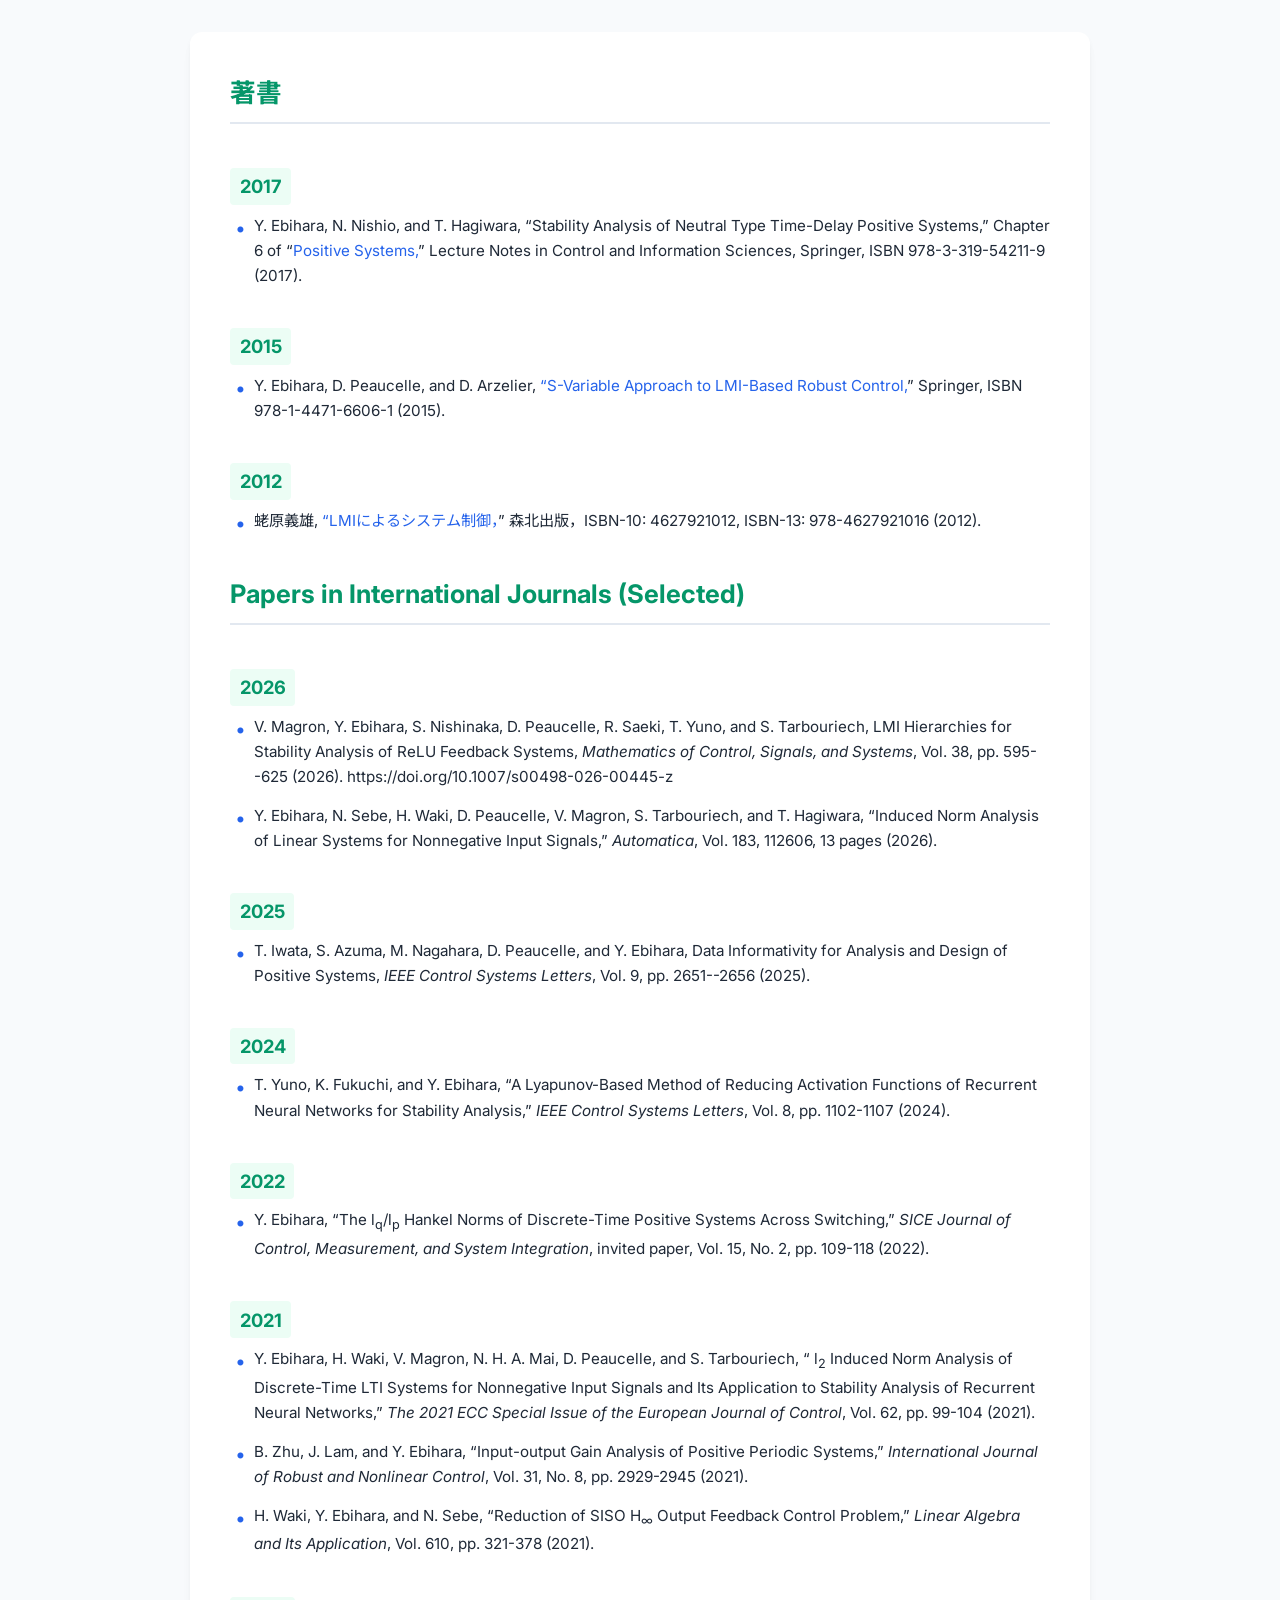
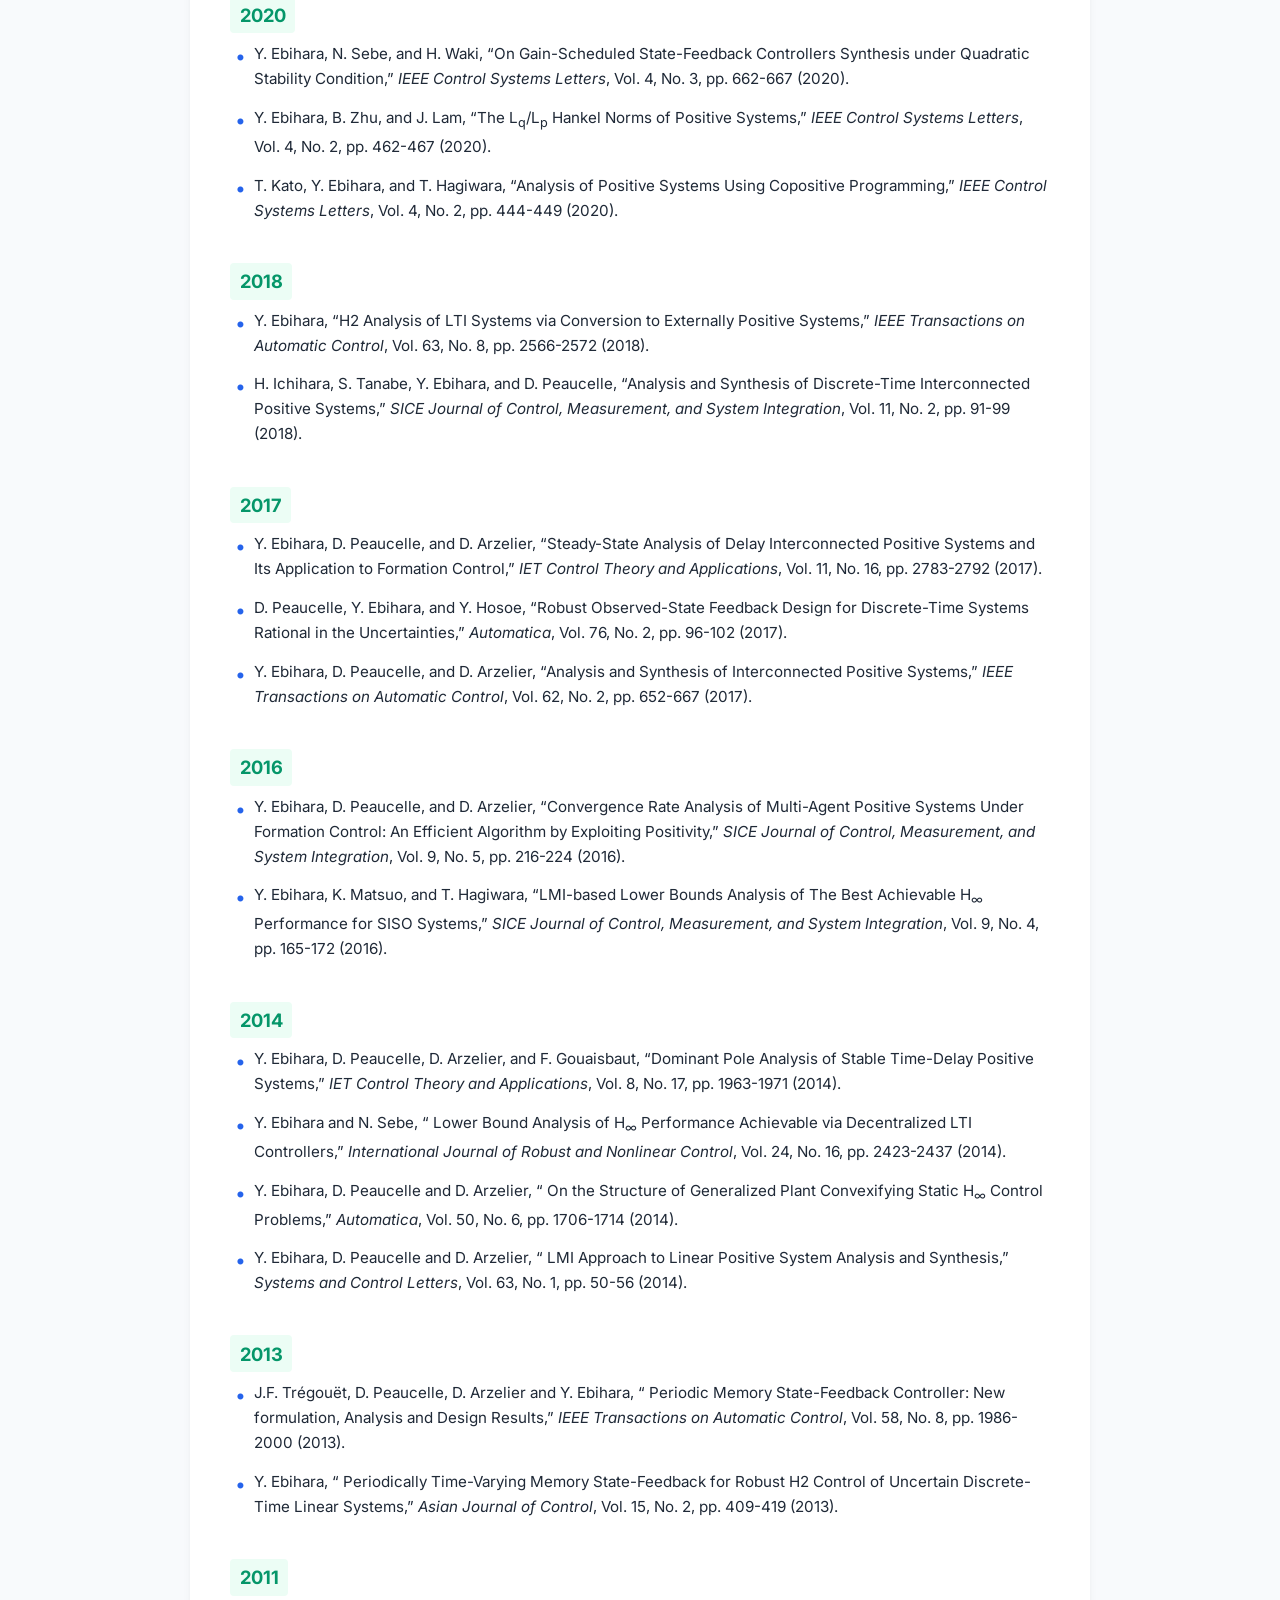
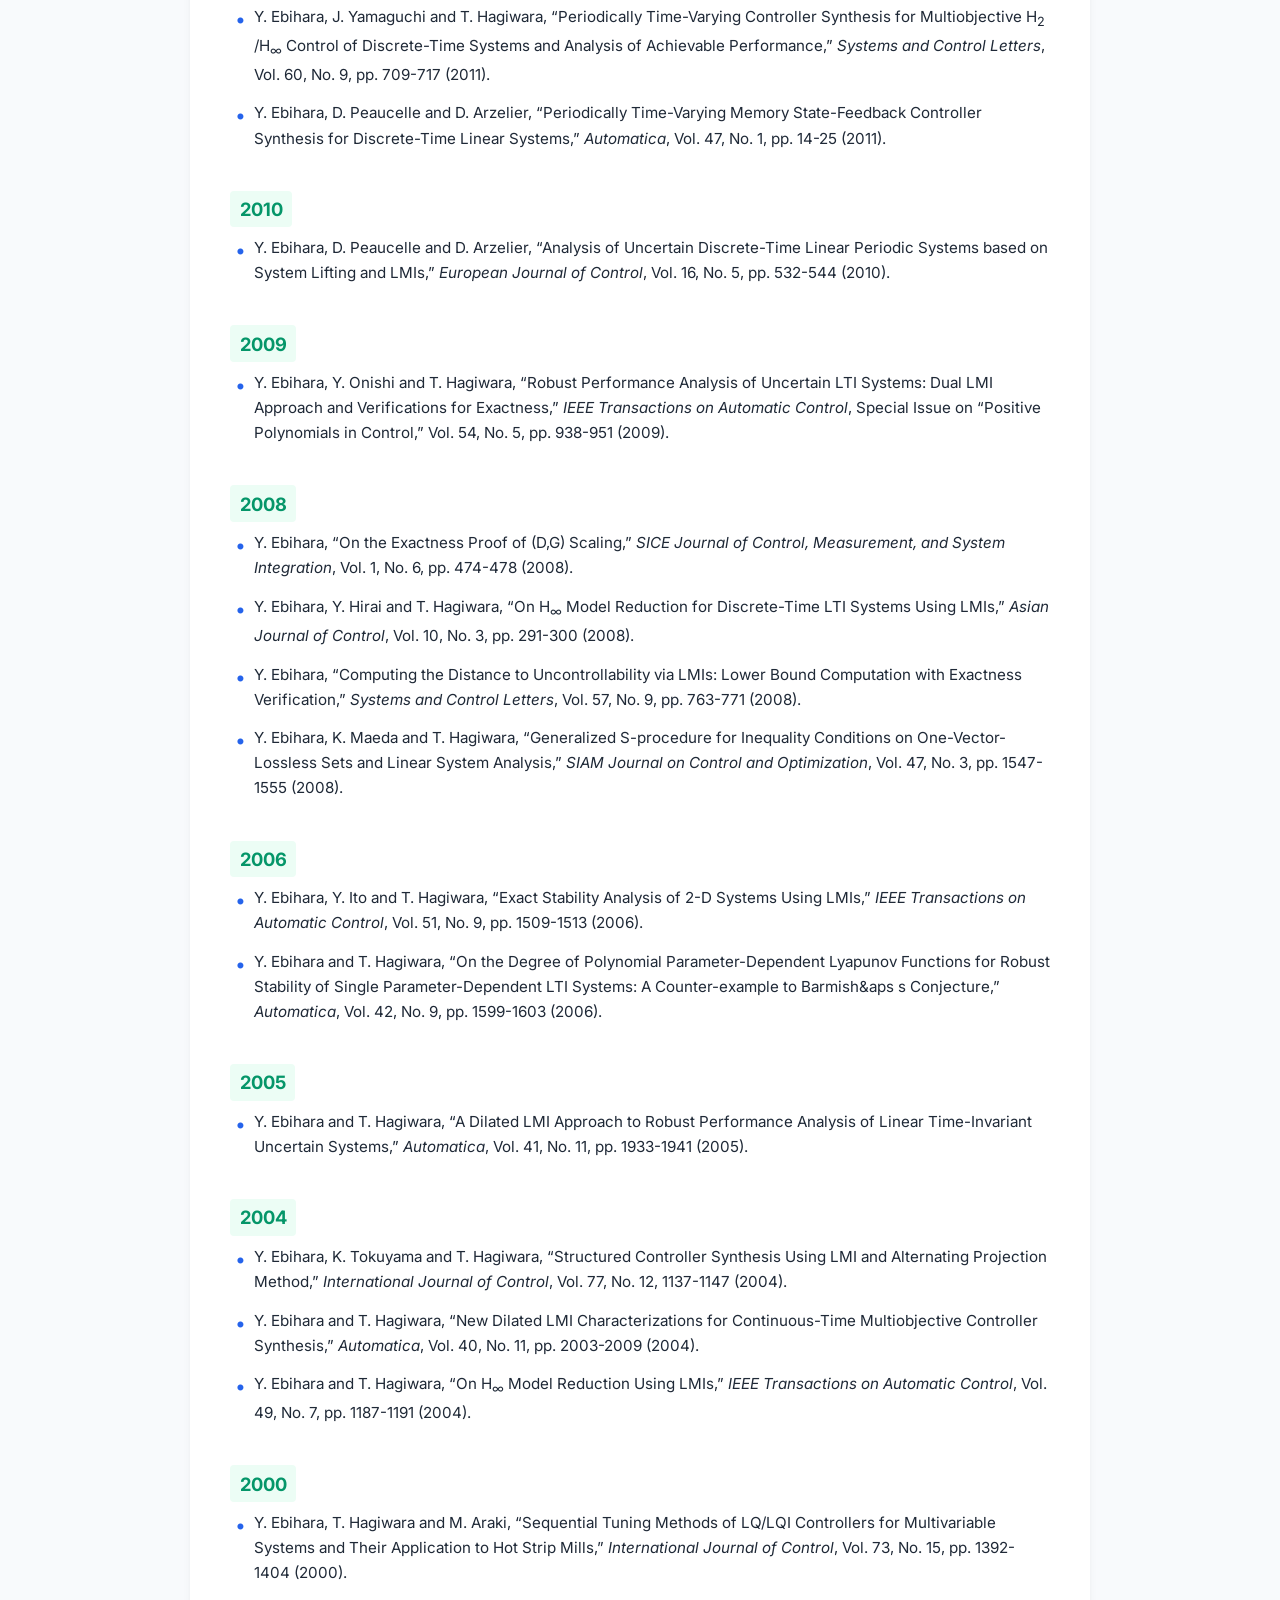
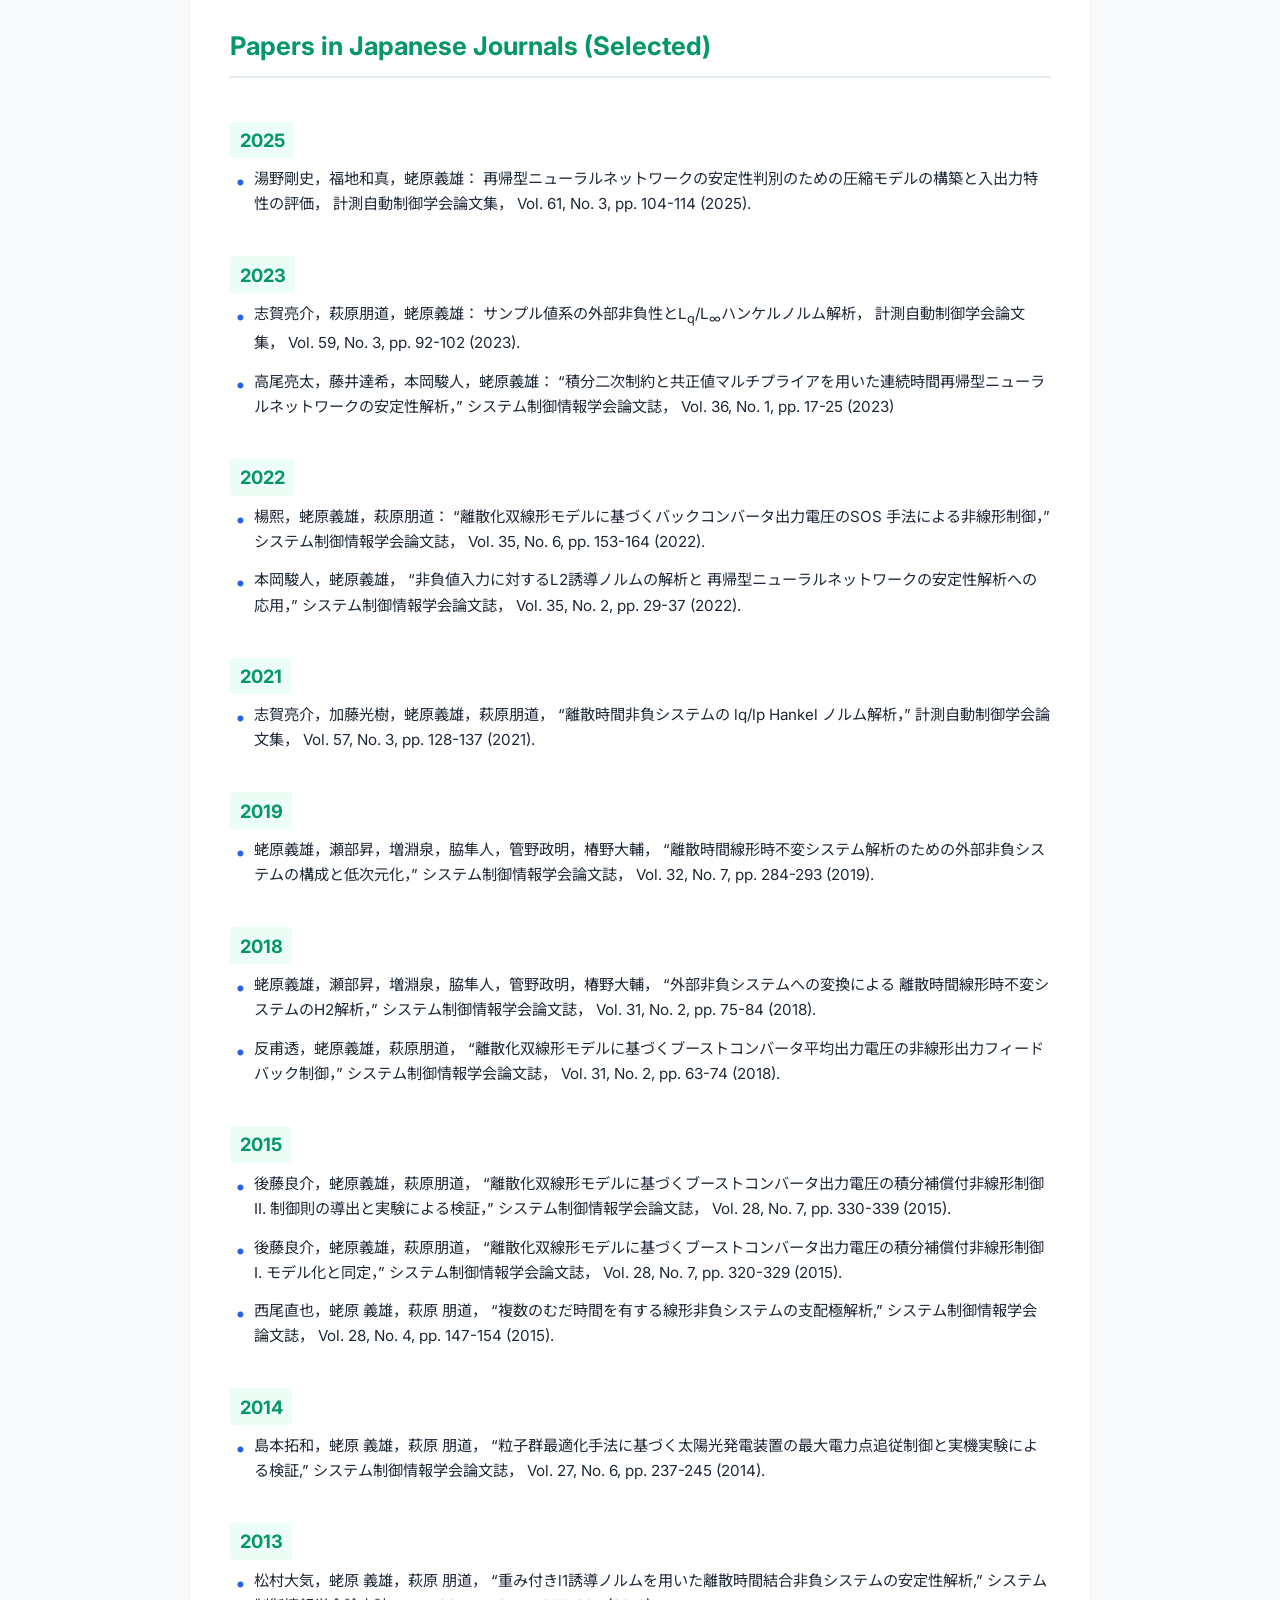
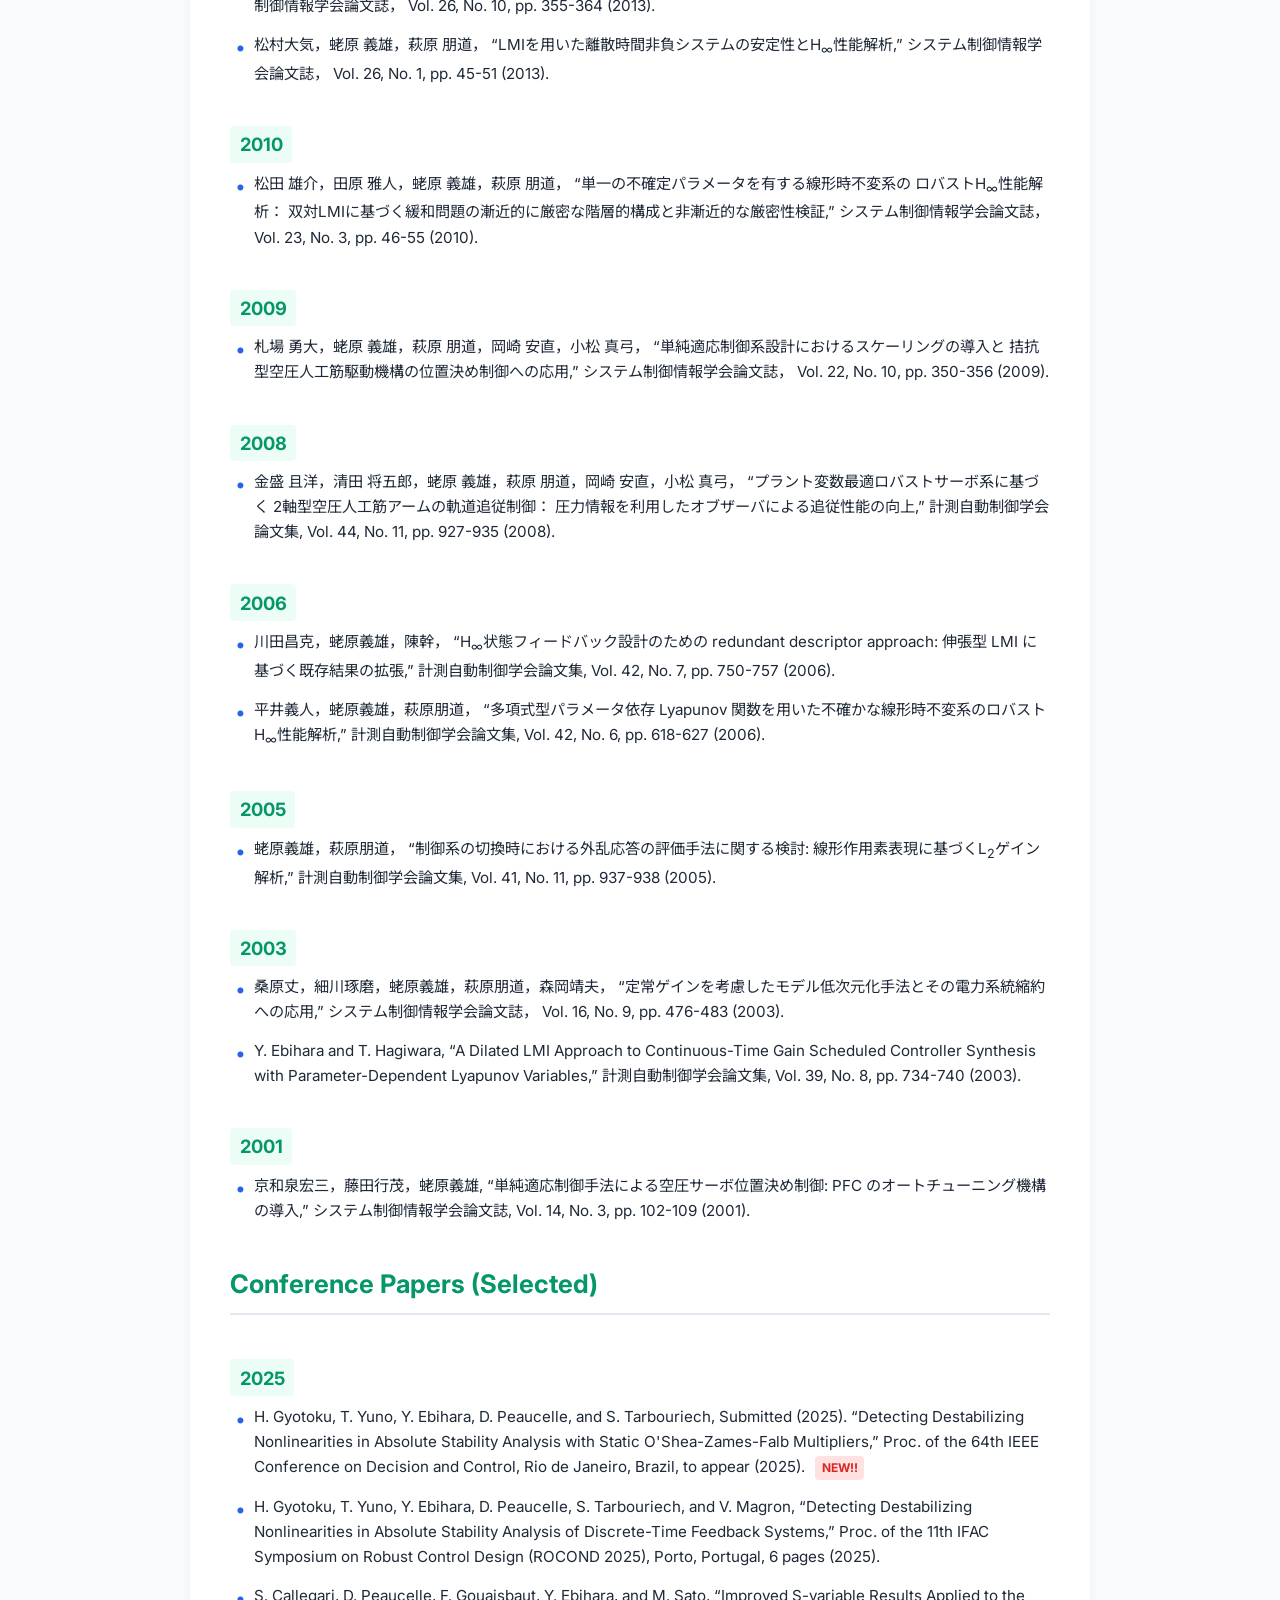
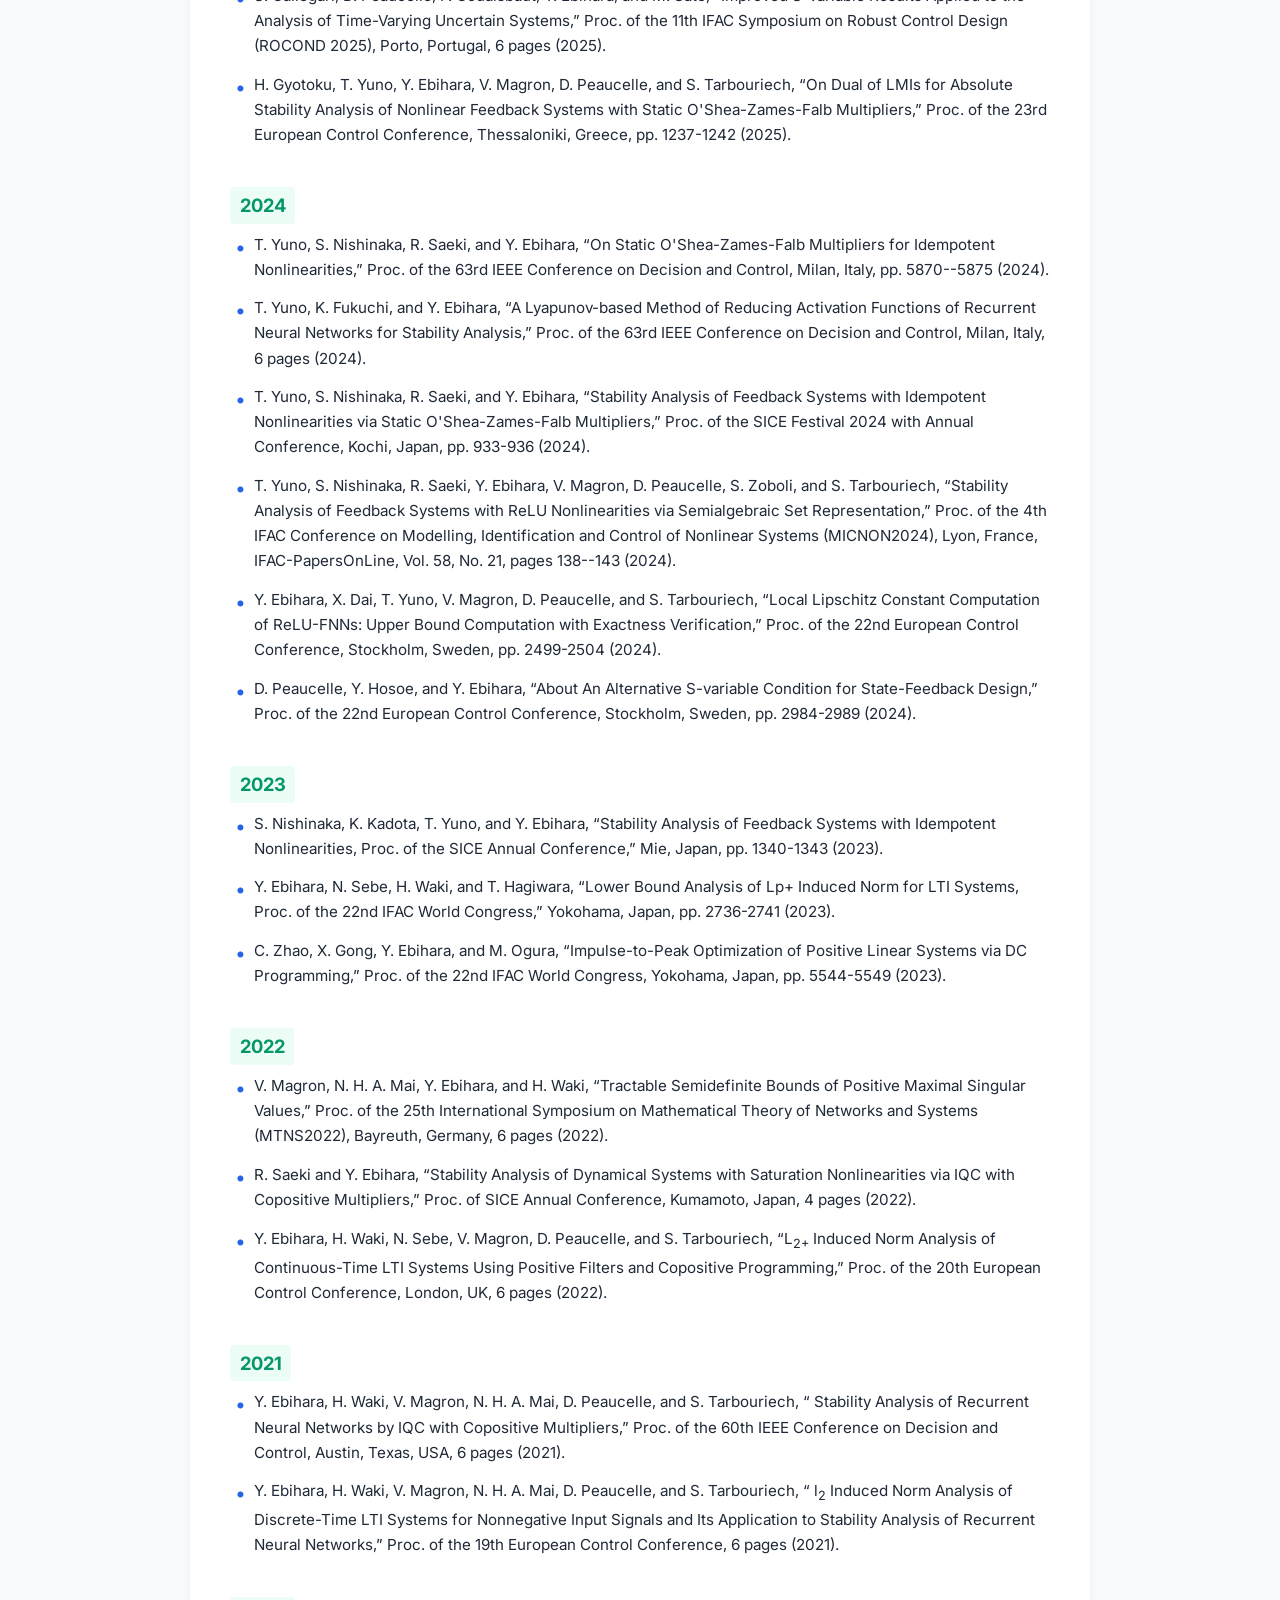
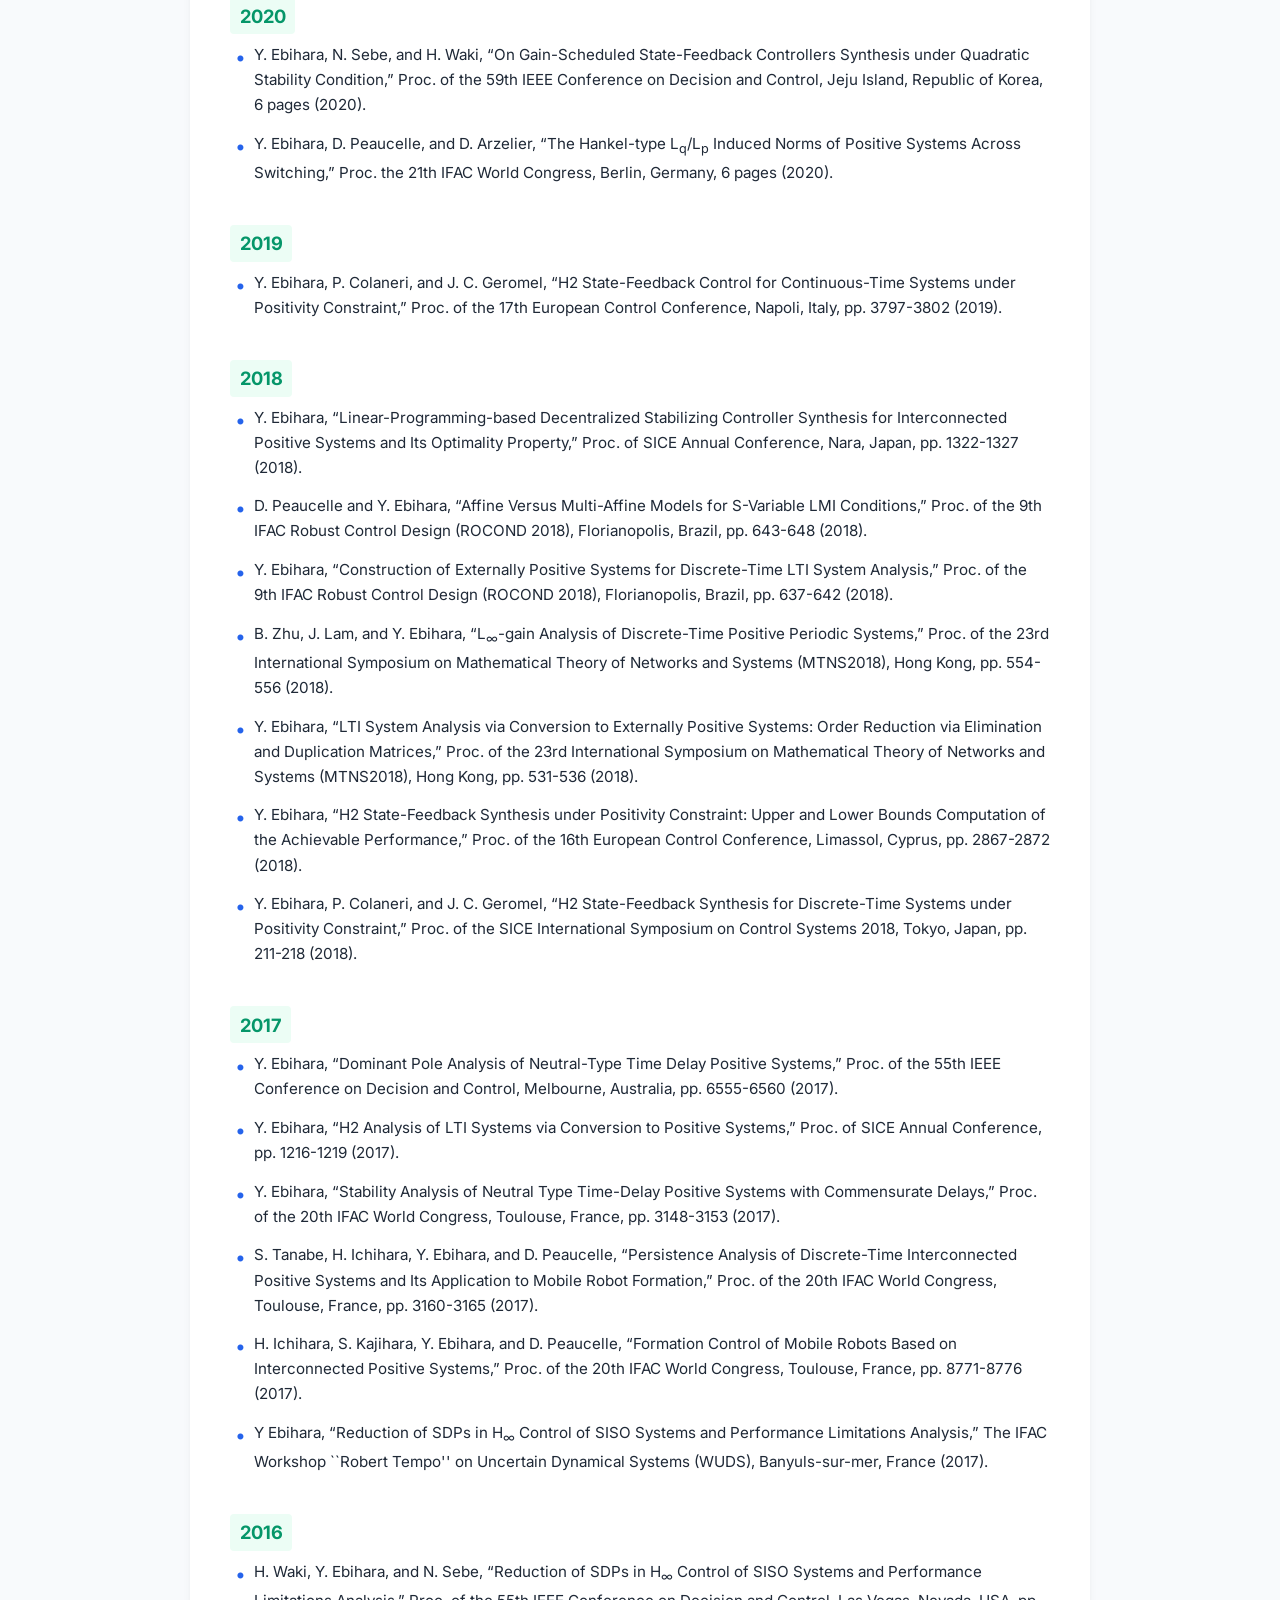
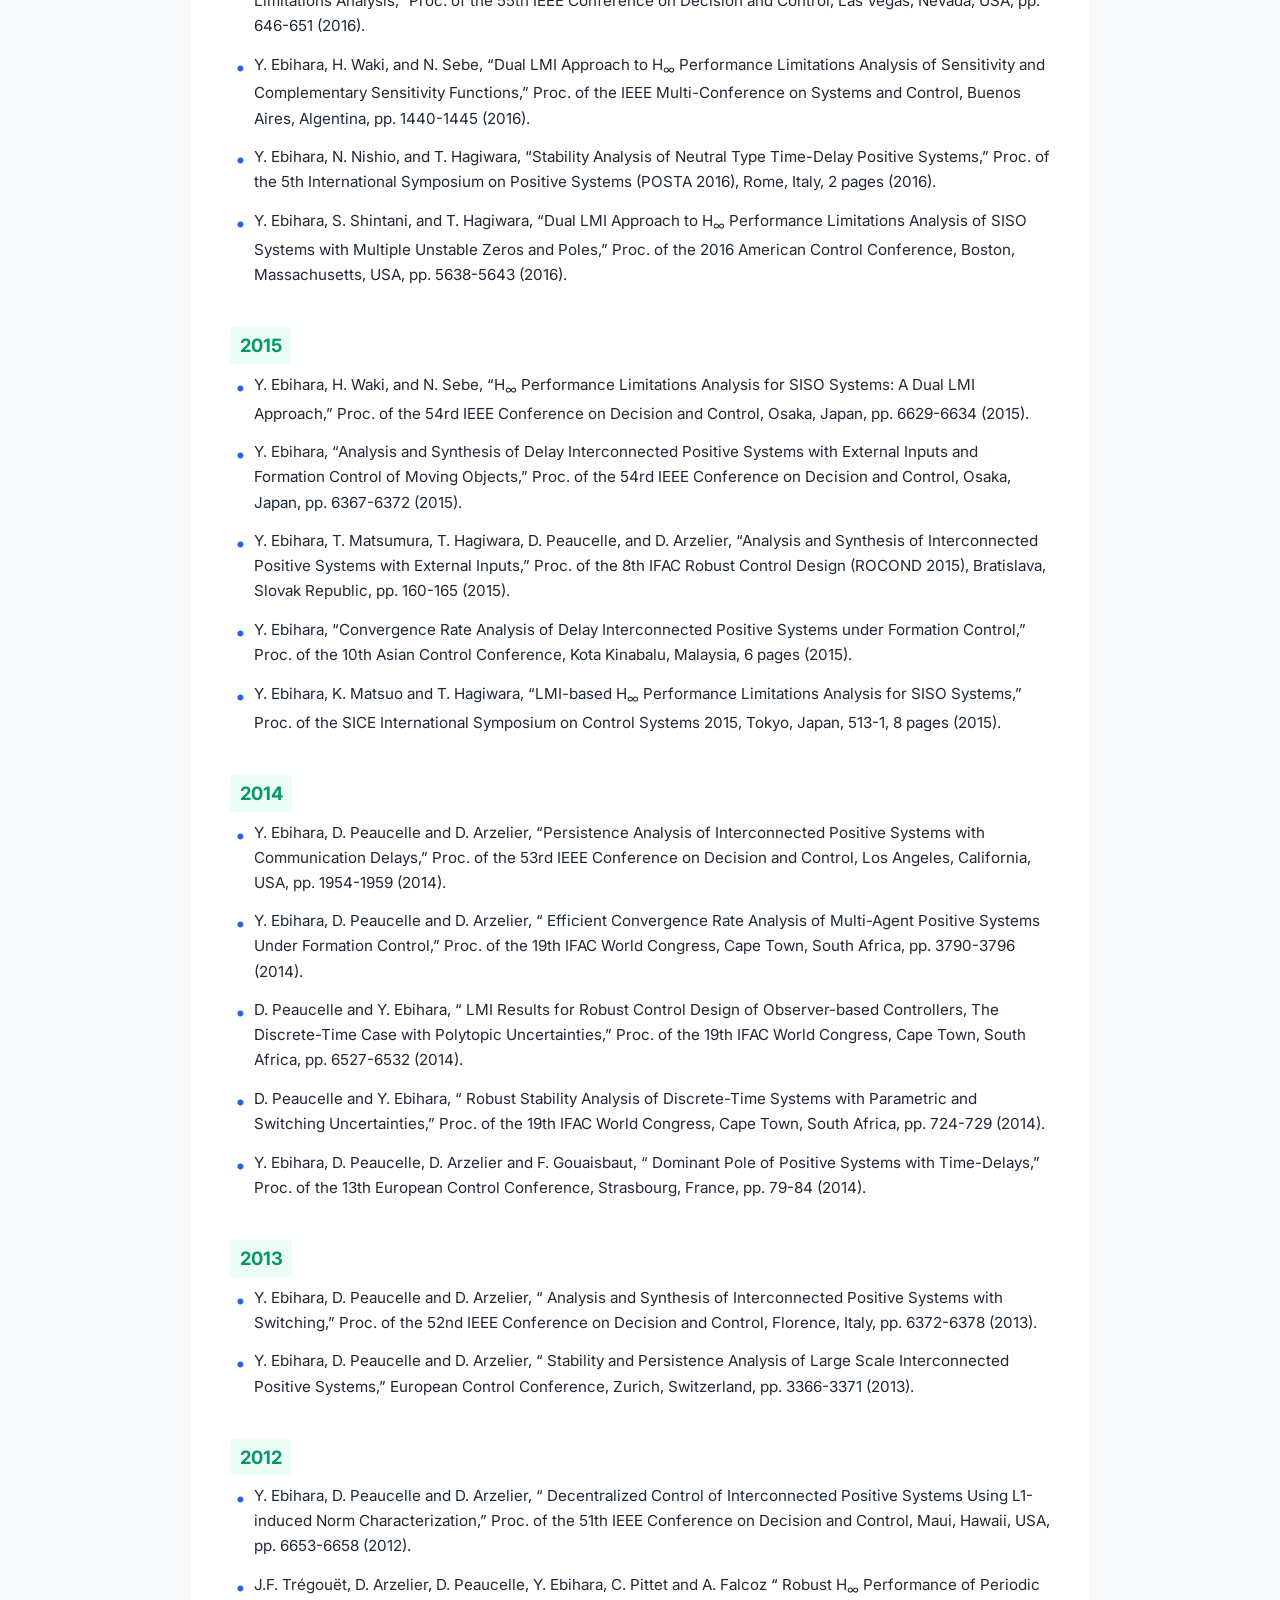
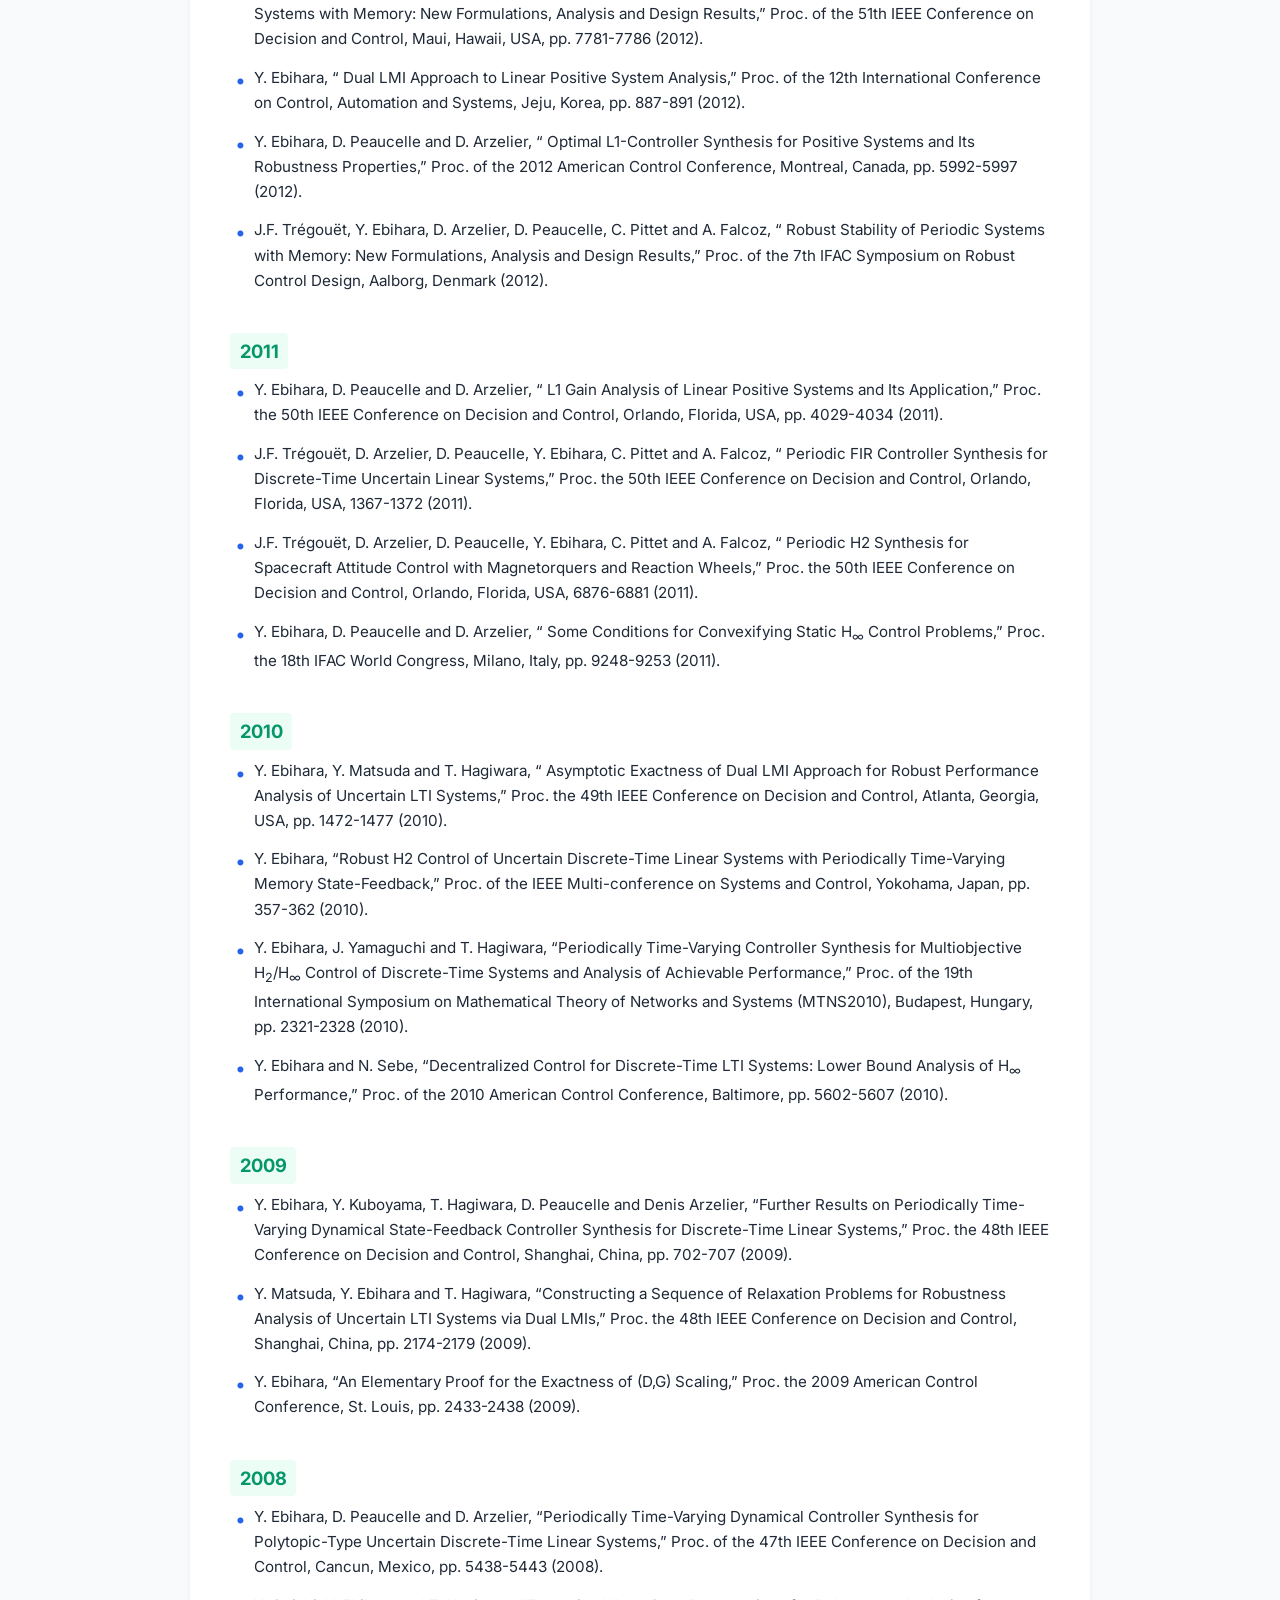
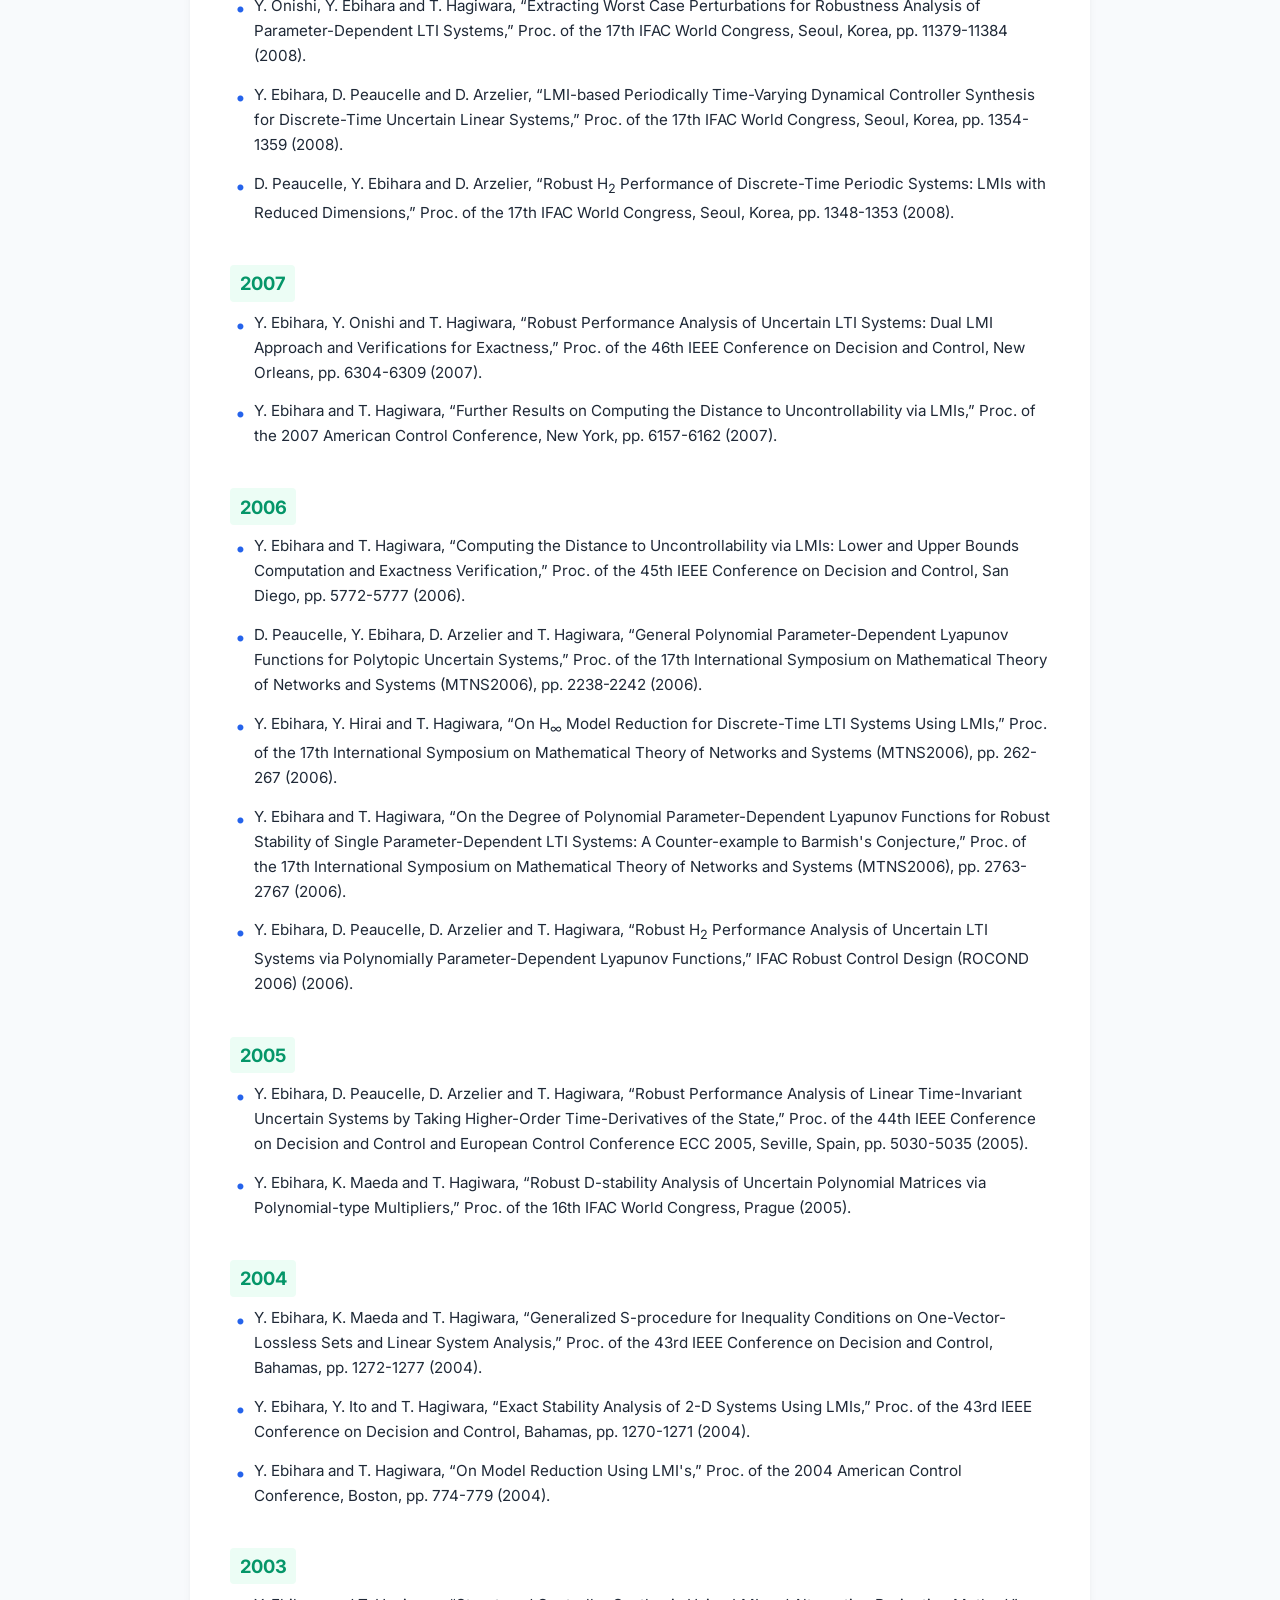
==== commit 8f731fb8: "Add files via upload" ====
--- a/achievements-j.html
+++ b/achievements-j.html
@@ -1,7 +1,7 @@
 <!DOCTYPE html>
 <html lang="ja">
 <head>
-    <meta charset="euc-jp">
+    <meta charset="UTF-8">
     <meta name="viewport" content="width=device-width, initial-scale=1.0">
     <title>業績リスト / Research Publications</title>
     <!-- Google Fonts の読み込み -->
@@ -194,13 +194,28 @@
     </ul>
 
     <h1>Papers in International Journals (Selected)</h1>
+    <div class="year-label">2026</div>
+    <ul>
+        <li>
+	  V. Magron, Y. Ebihara, S. Nishinaka, D. Peaucelle, R. Saeki, T. Yuno, and  S. Tarbouriech,   
+	  LMI Hierarchies for Stability Analysis of ReLU Feedback Systems, 
+	  <i>Mathematics of Control, Signals, and Systems</i>, Vol. 38, pp. 595--625 (2026).  
+	  https://doi.org/10.1007/s00498-026-00445-z
+	</li>
+        <li>
+          Y. Ebihara, N. Sebe, H. Waki, D. Peaucelle, V. Magron, S. Tarbouriech, and T. Hagiwara, 
+          “Induced Norm Analysis of Linear Systems for Nonnegative Input Signals,” 
+          <i>Automatica</i>, Vol. 183, 112606, 13 pages (2026).  
+        </li>
+    </ul>
+
     <div class="year-label">2025</div>
     <ul>
-        <li> Y. Ebihara, N. Sebe, H. Waki, D. Peaucelle, V. Magron, S. Tarbouriech, and T. Hagiwara, 
-          “Induced Norm Analysis of Linear Systems for Nonnegative Input Signals,” 
-          <i>Automatica</i>,
-          accepted for publication  (2025).  
-            <span class="new-badge">NEW!!</span>
+	<li>
+	T. Iwata, S. Azuma, M. Nagahara, D. Peaucelle, and Y. Ebihara,   
+	Data Informativity for Analysis and Design of Positive Systems,
+	<i> IEEE Control Systems Letters</i>, 
+	Vol. 9, pp. 2651--2656 (2025).         
         </li>
     </ul>
 
@@ -463,7 +478,7 @@
           “On the Degree of Polynomial Parameter-Dependent 
           Lyapunov Functions for 
           Robust Stability of Single Parameter-Dependent LTI Systems:  
-          A Counter-example to Barmish's Conjecture,”   
+          A Counter-example to Barmish&aps s Conjecture,”   
           <i>Automatica</i>, 
           Vol. 42, No. 9, pp. 1599-1603 (2006).    
         </li>
@@ -523,7 +538,6 @@
     再帰型ニューラルネットワークの安定性判別のための圧縮モデルの構築と入出力特性の評価，    
     計測自動制御学会論文集，
     Vol. 61, No. 3, pp. 104-114 (2025).  
-        <span class="new-badge">NEW!!</span>
       </li>
     </ul>
 
@@ -1959,4 +1973,4 @@
 </div>
 
 </body>
-</html>+</html>
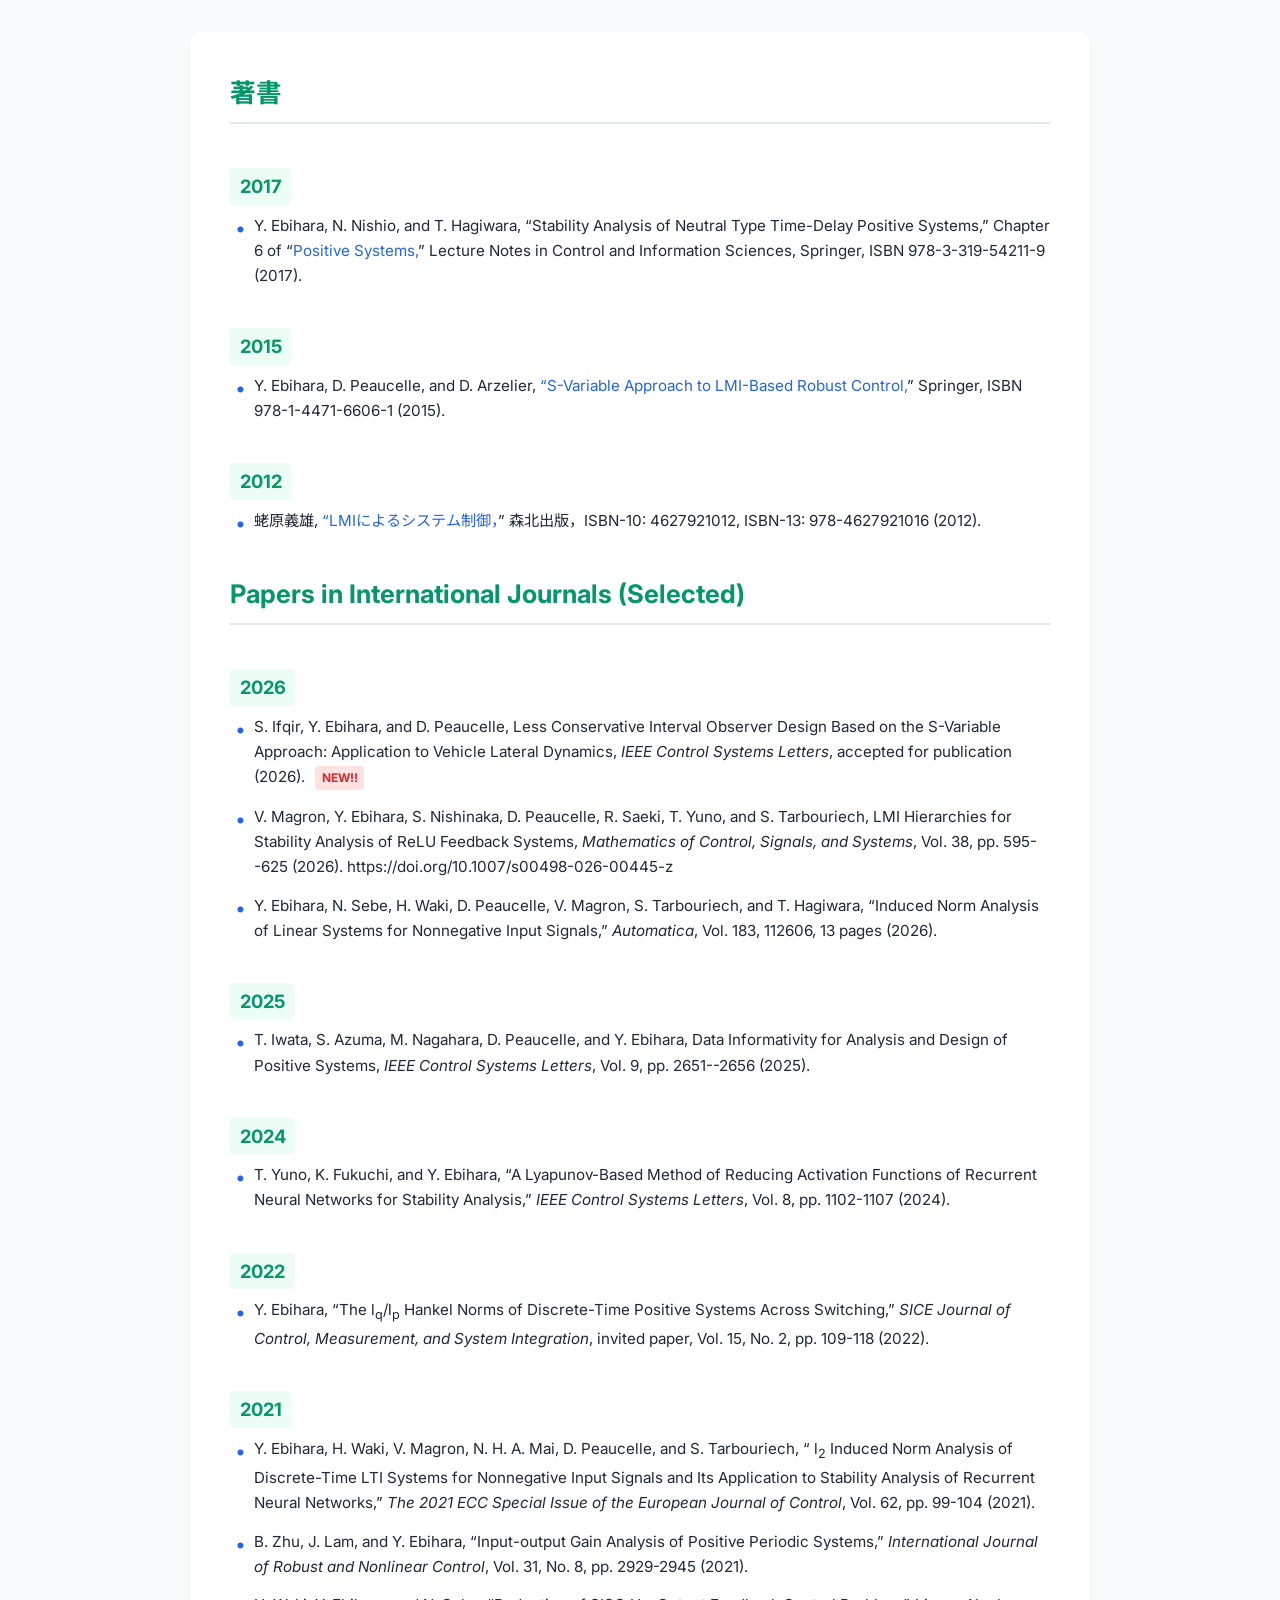
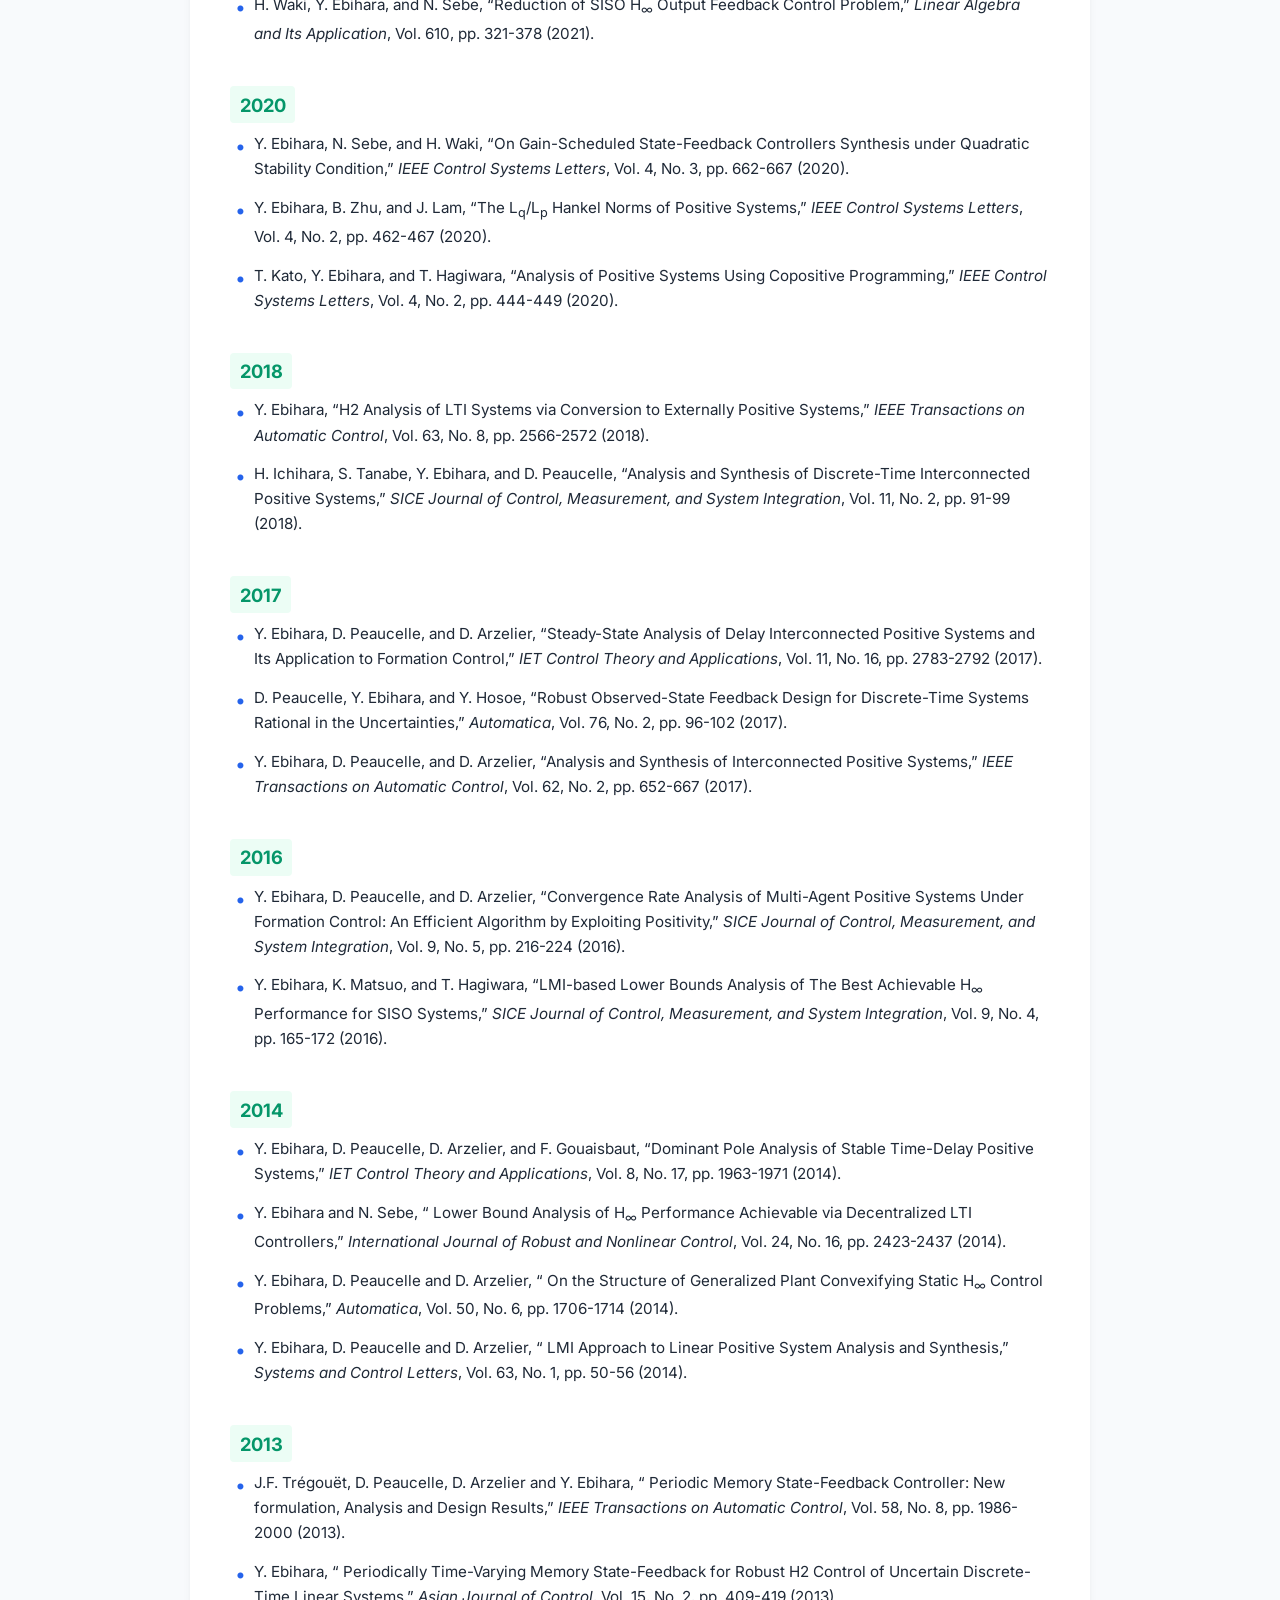
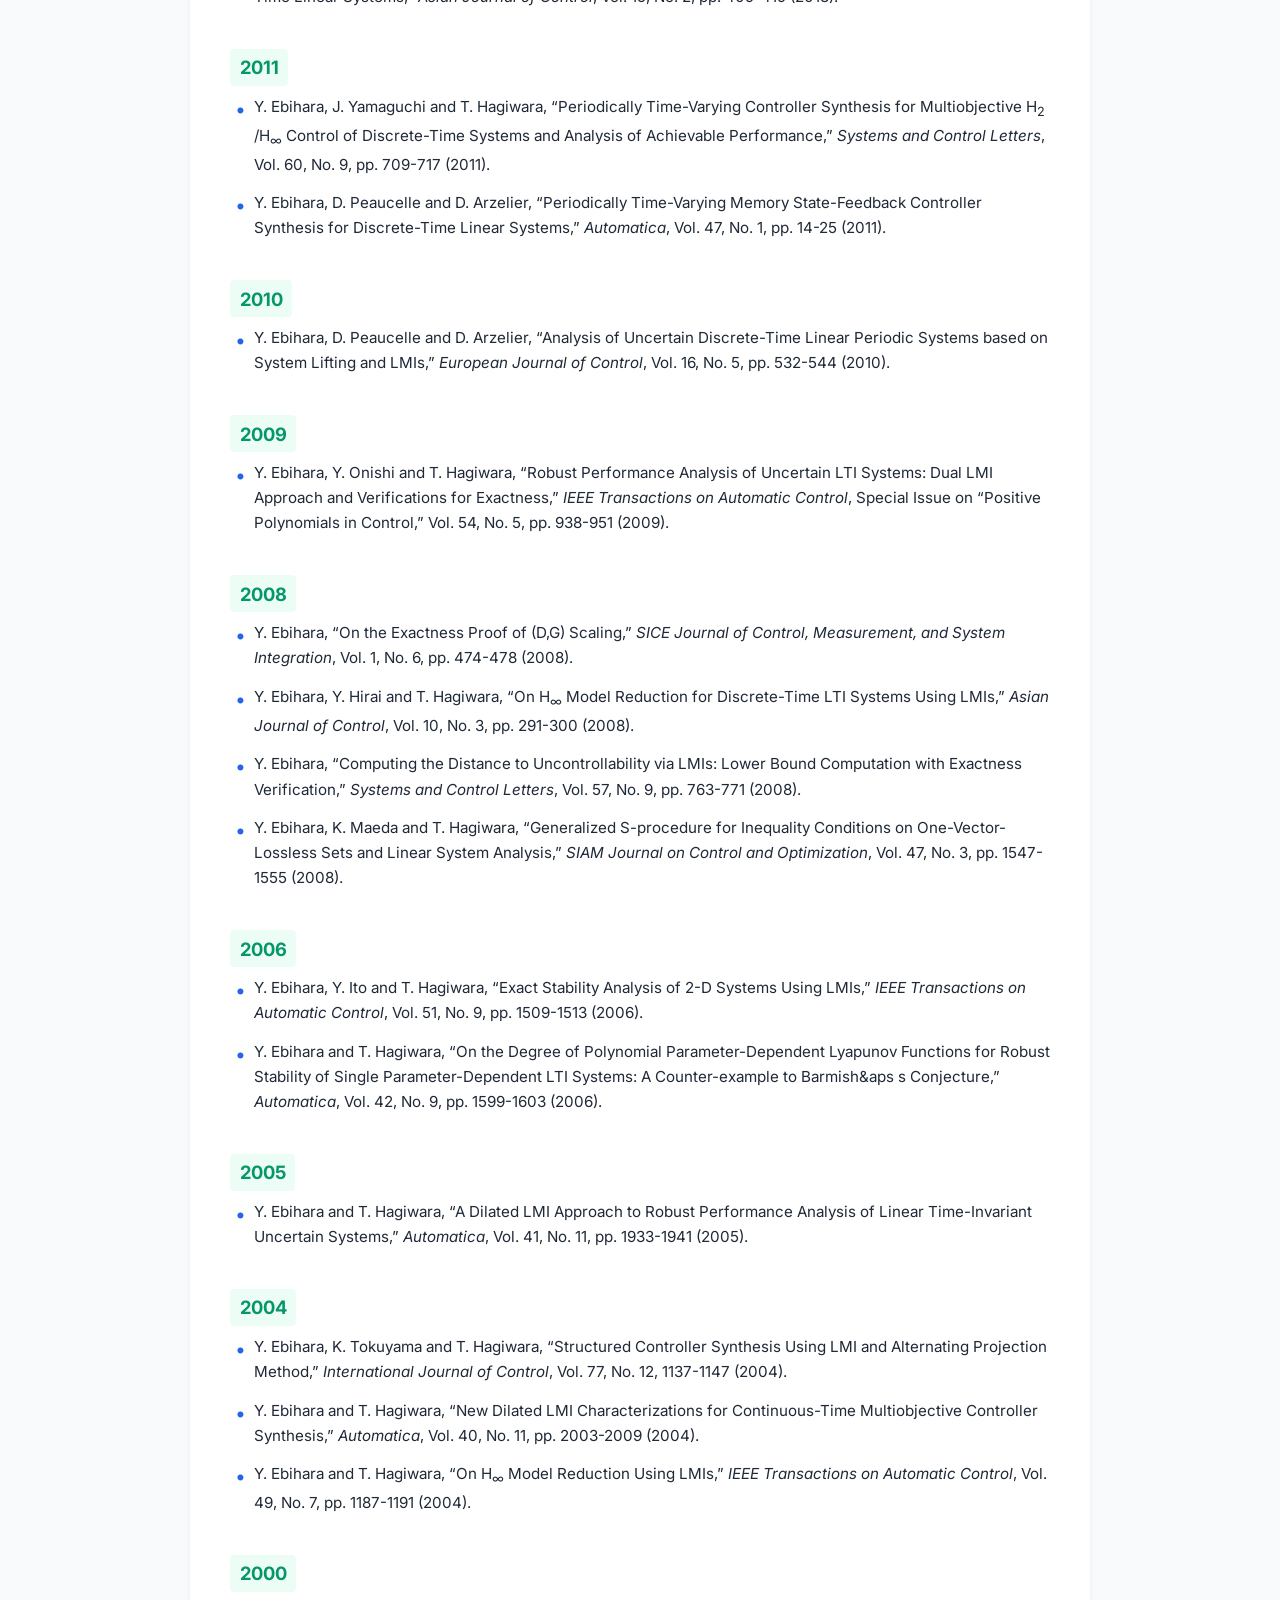
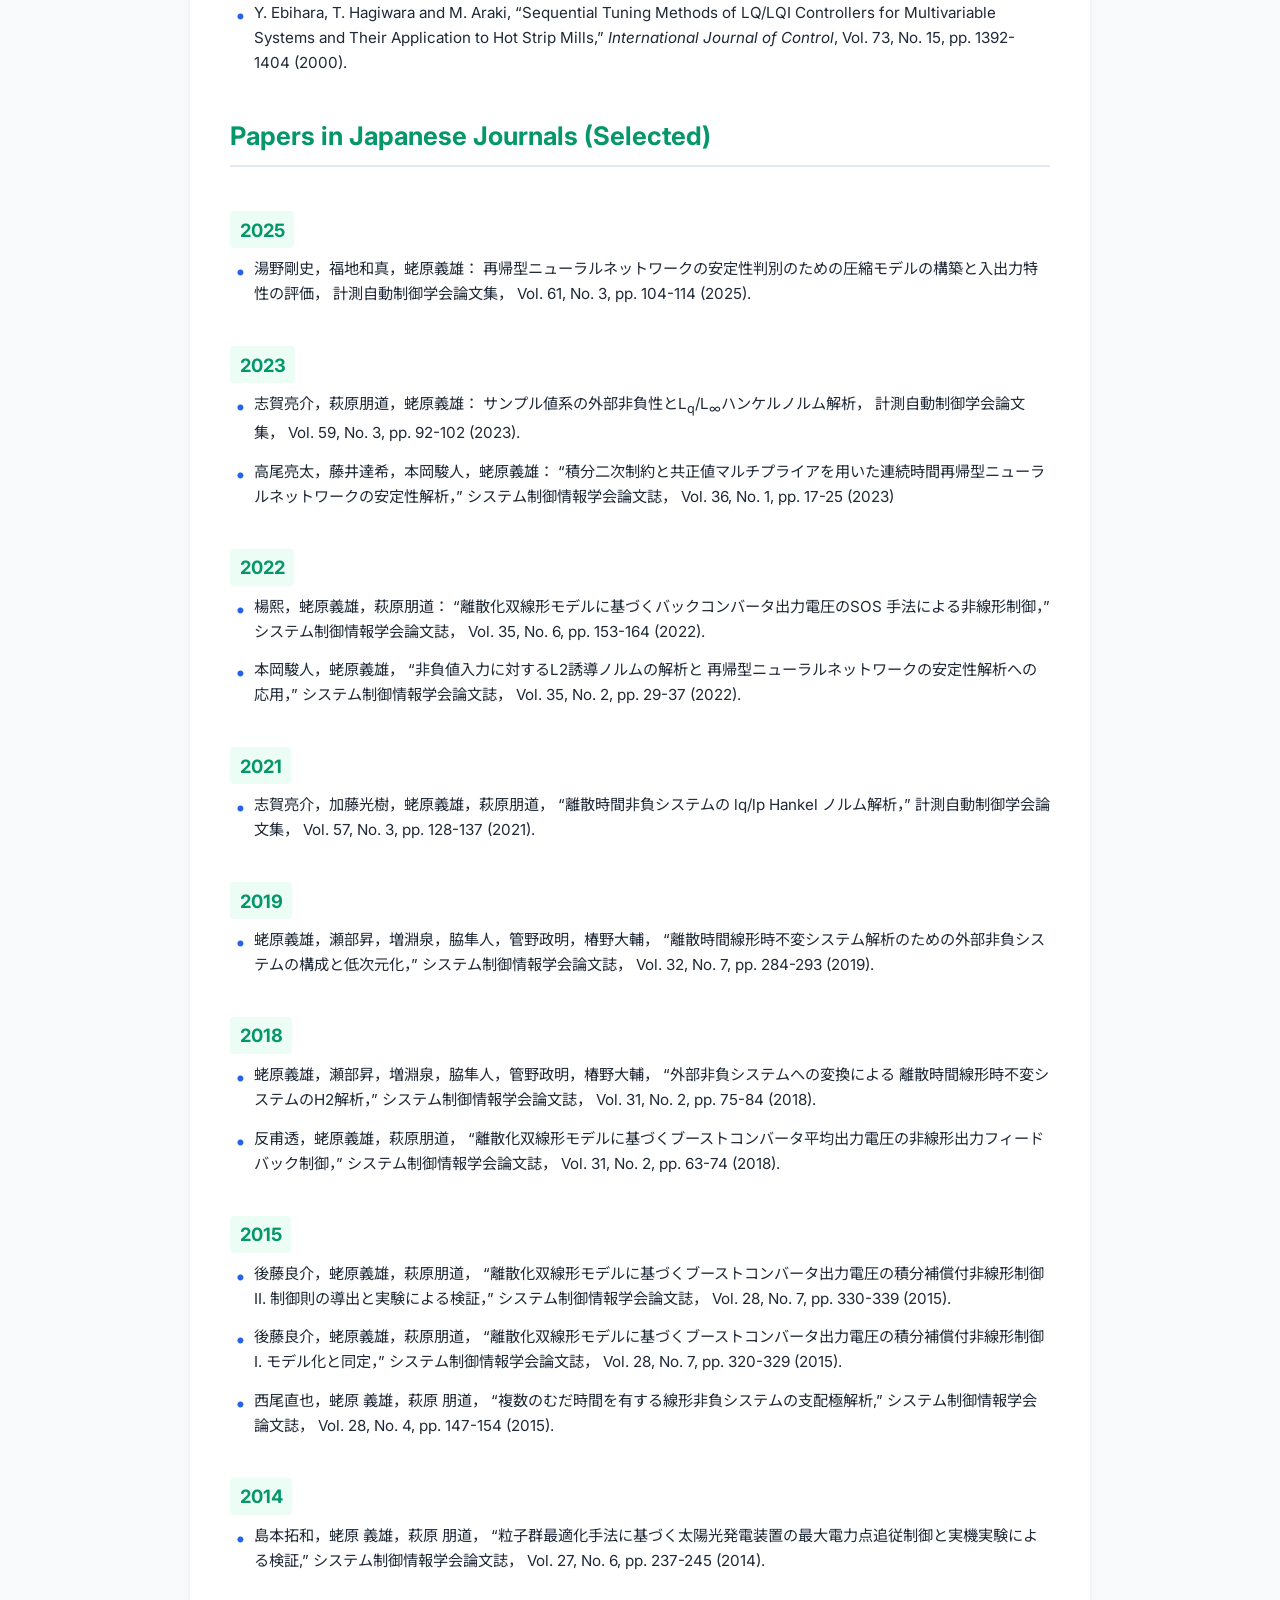
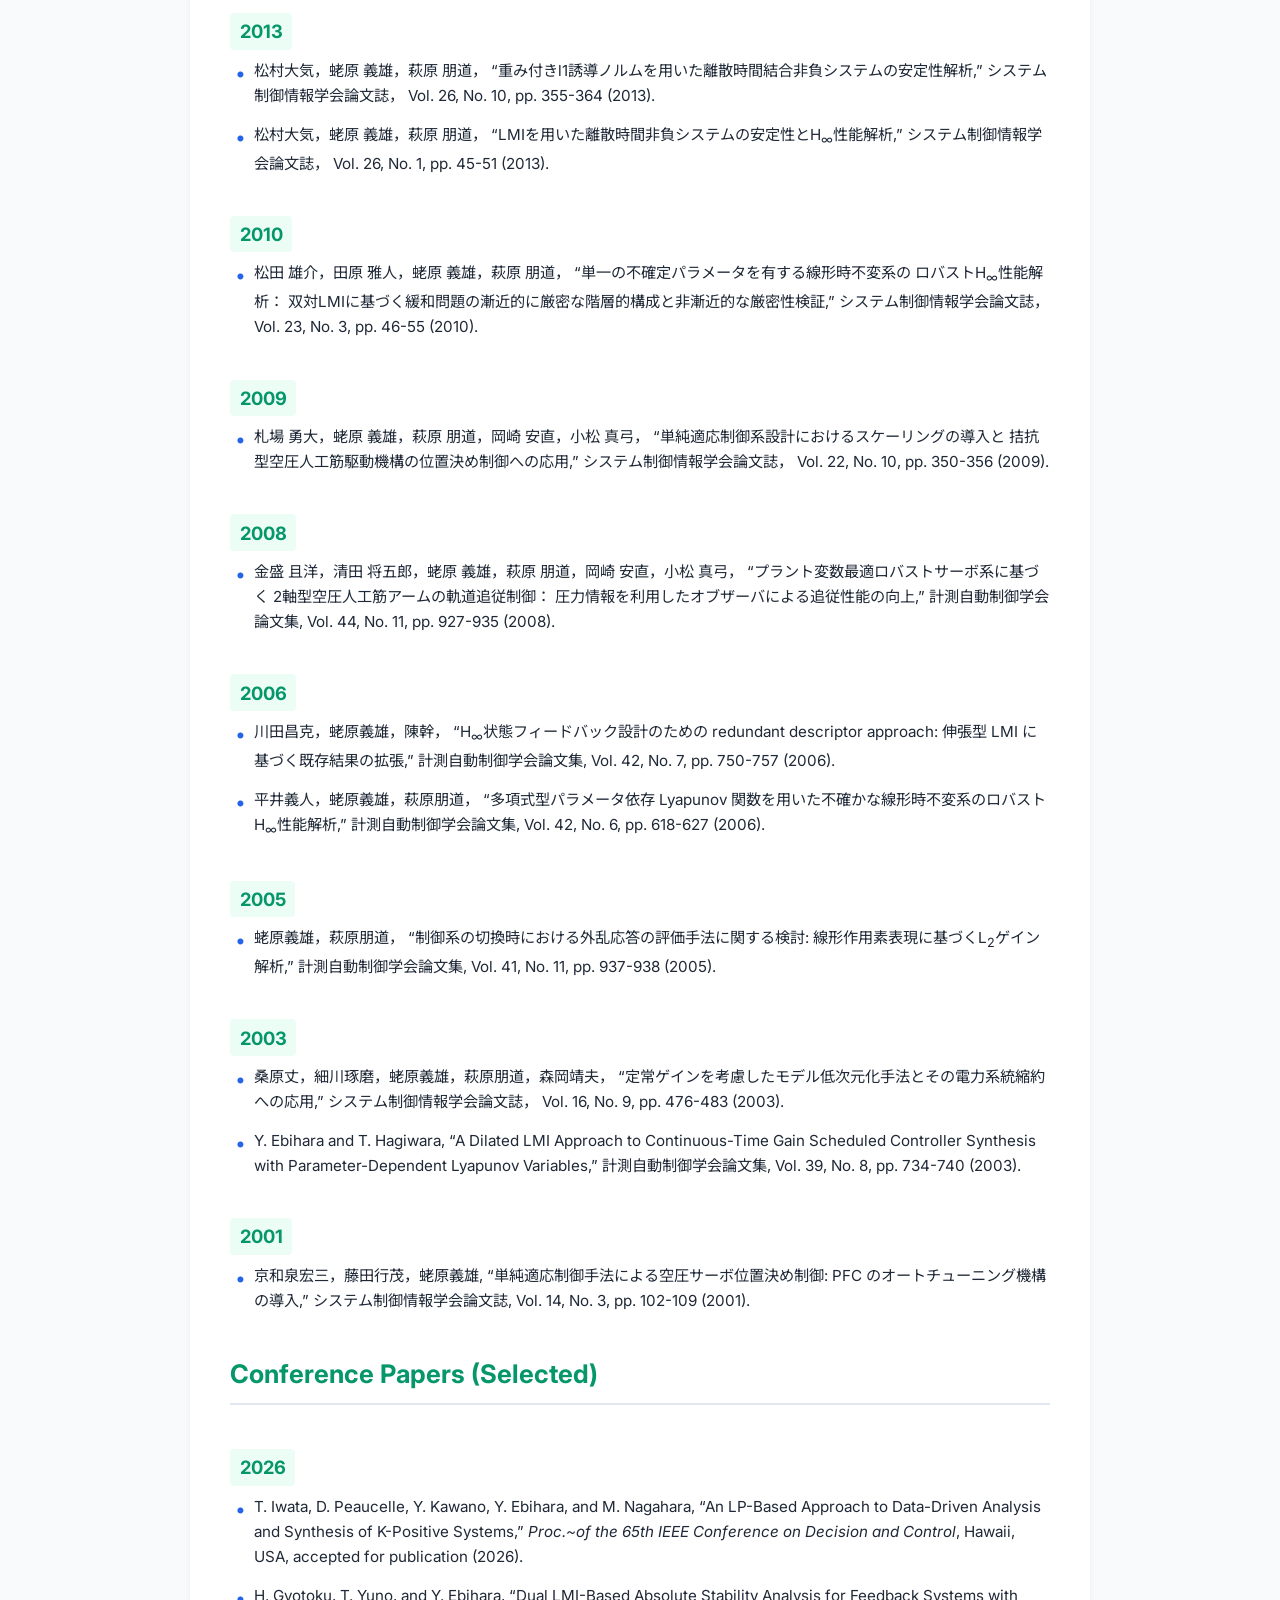
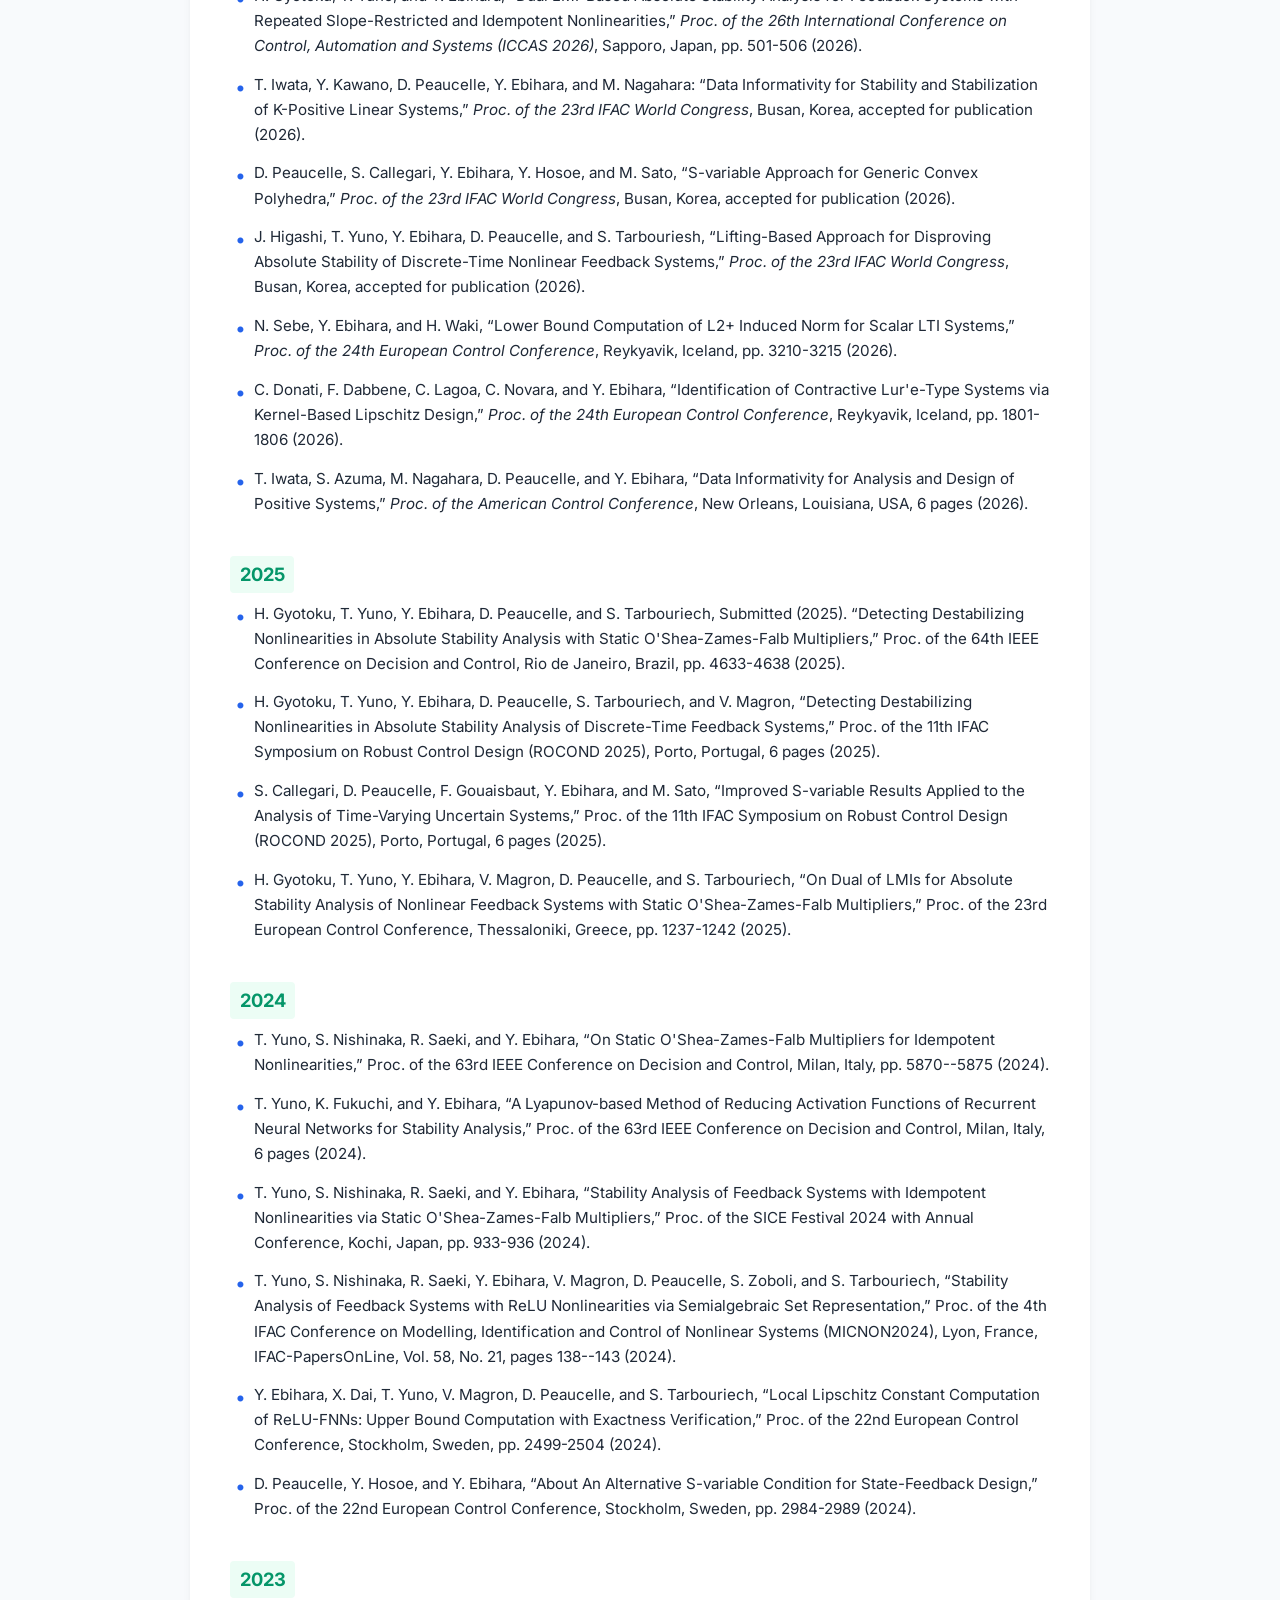
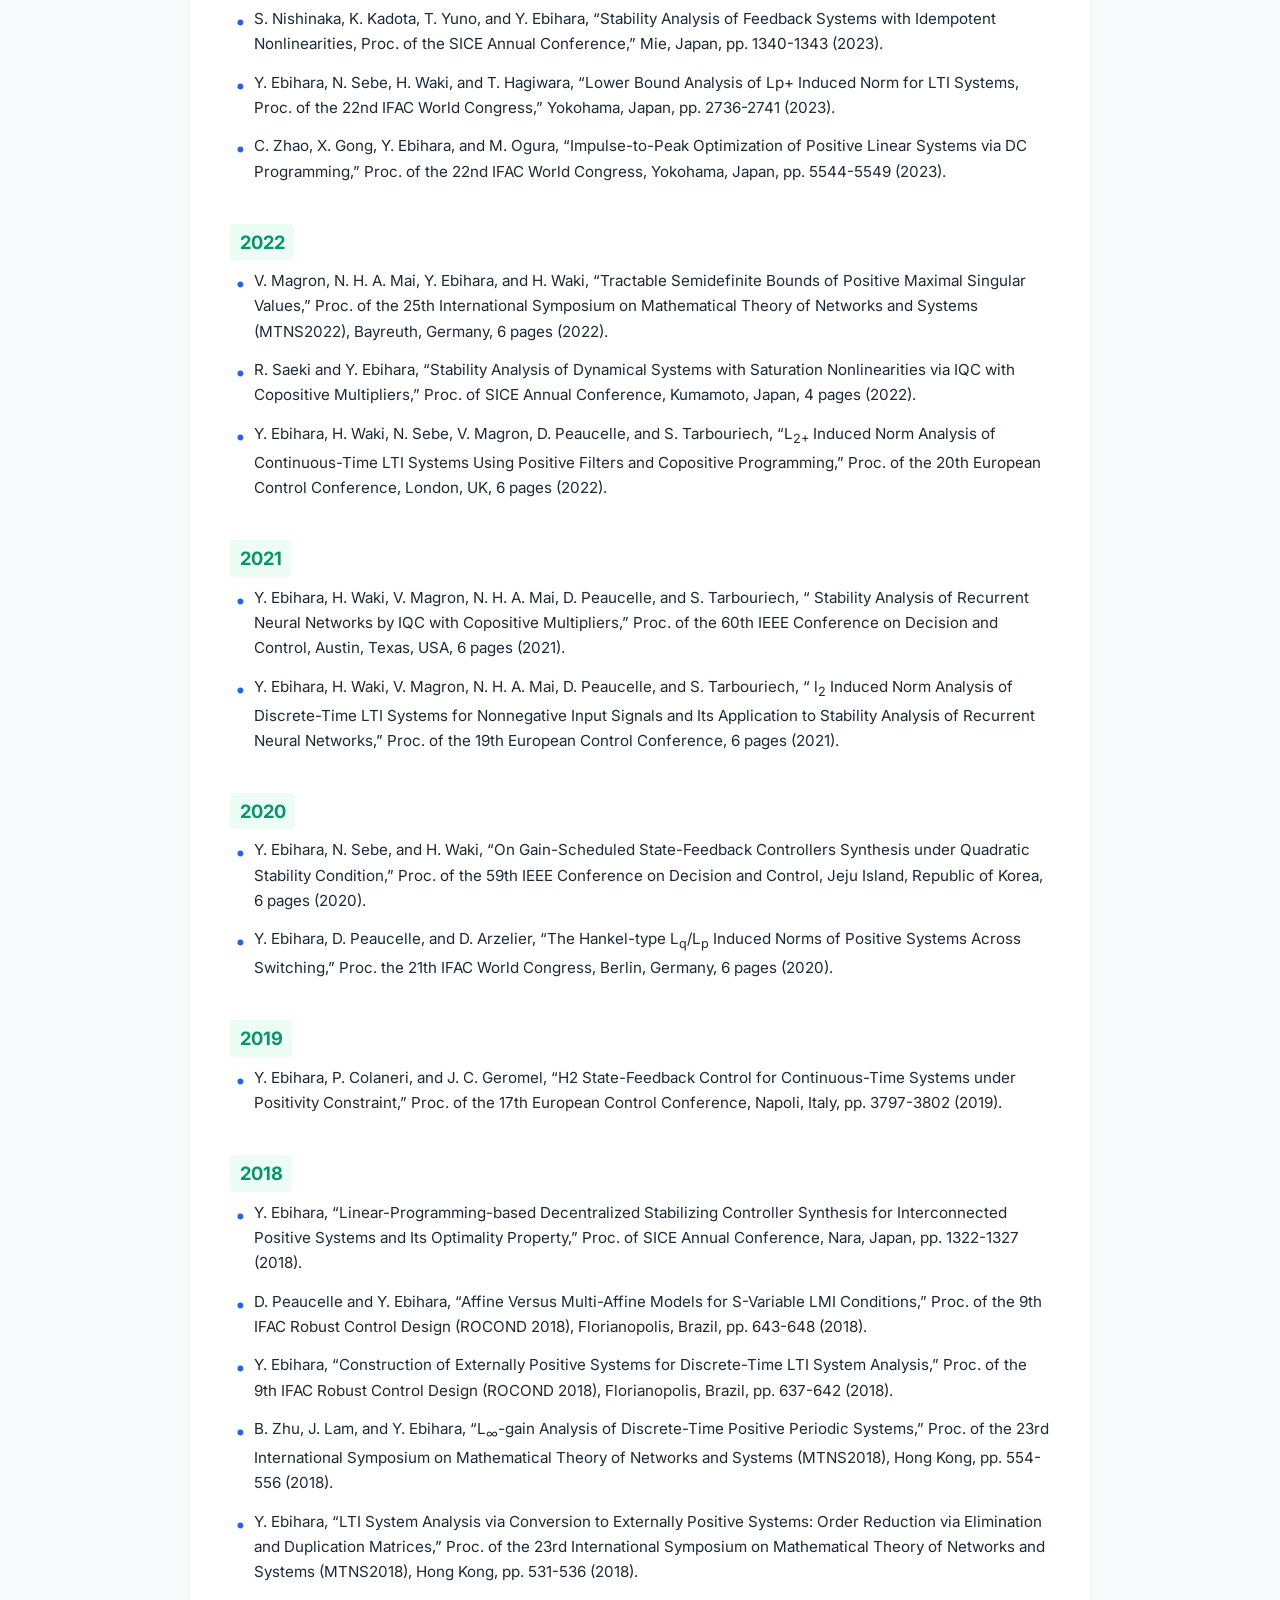
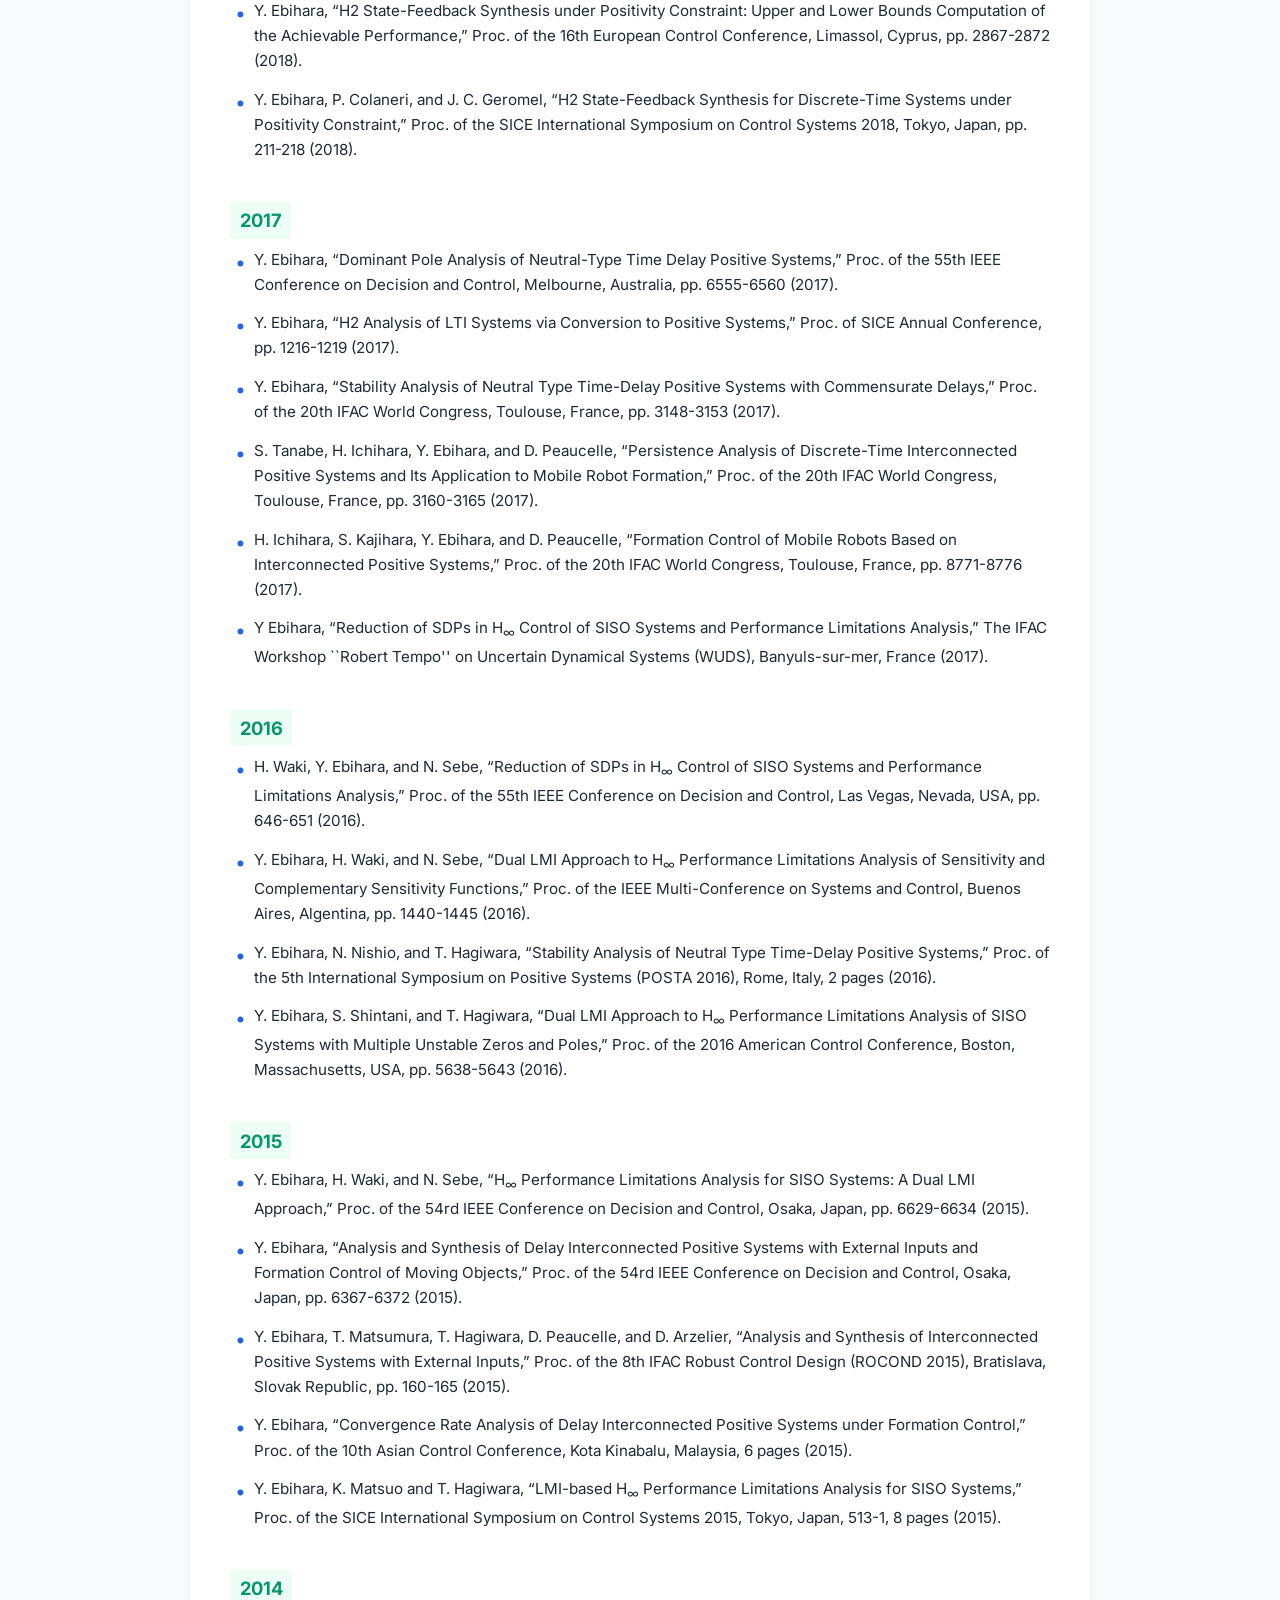
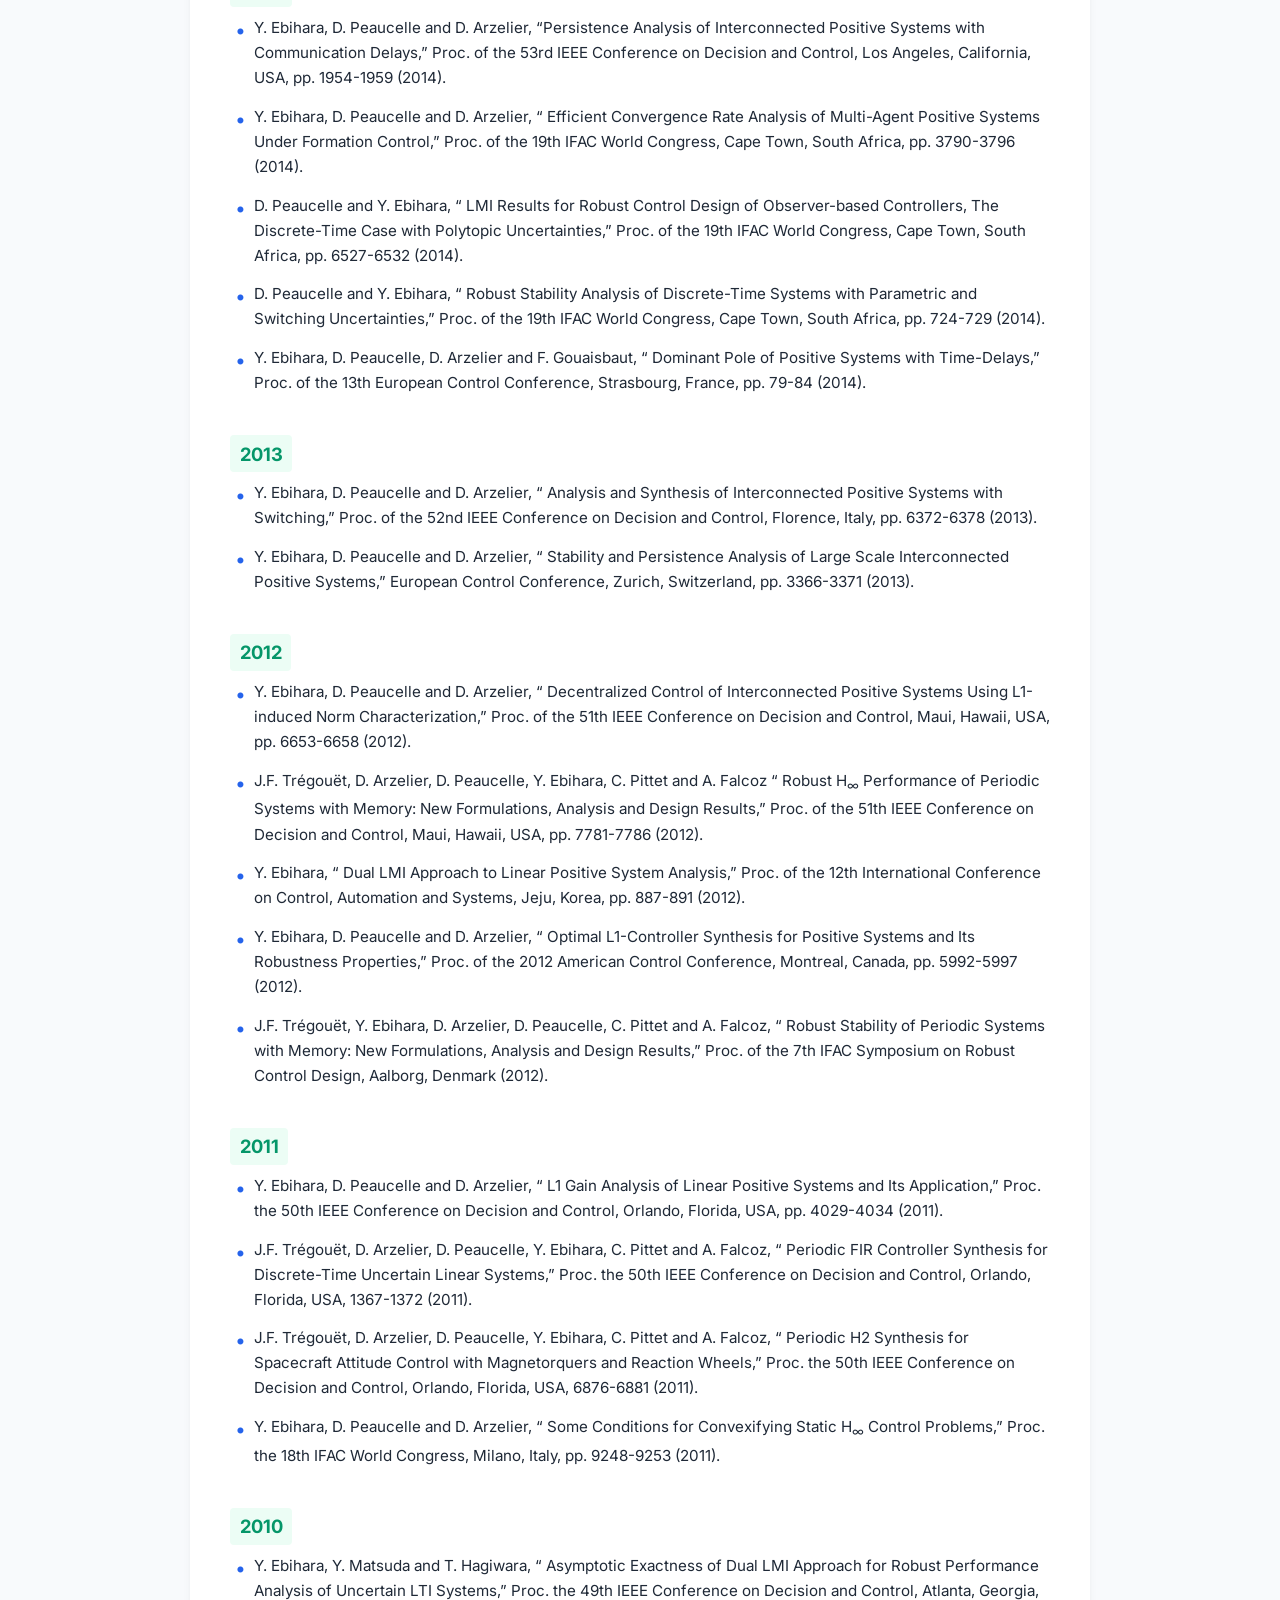
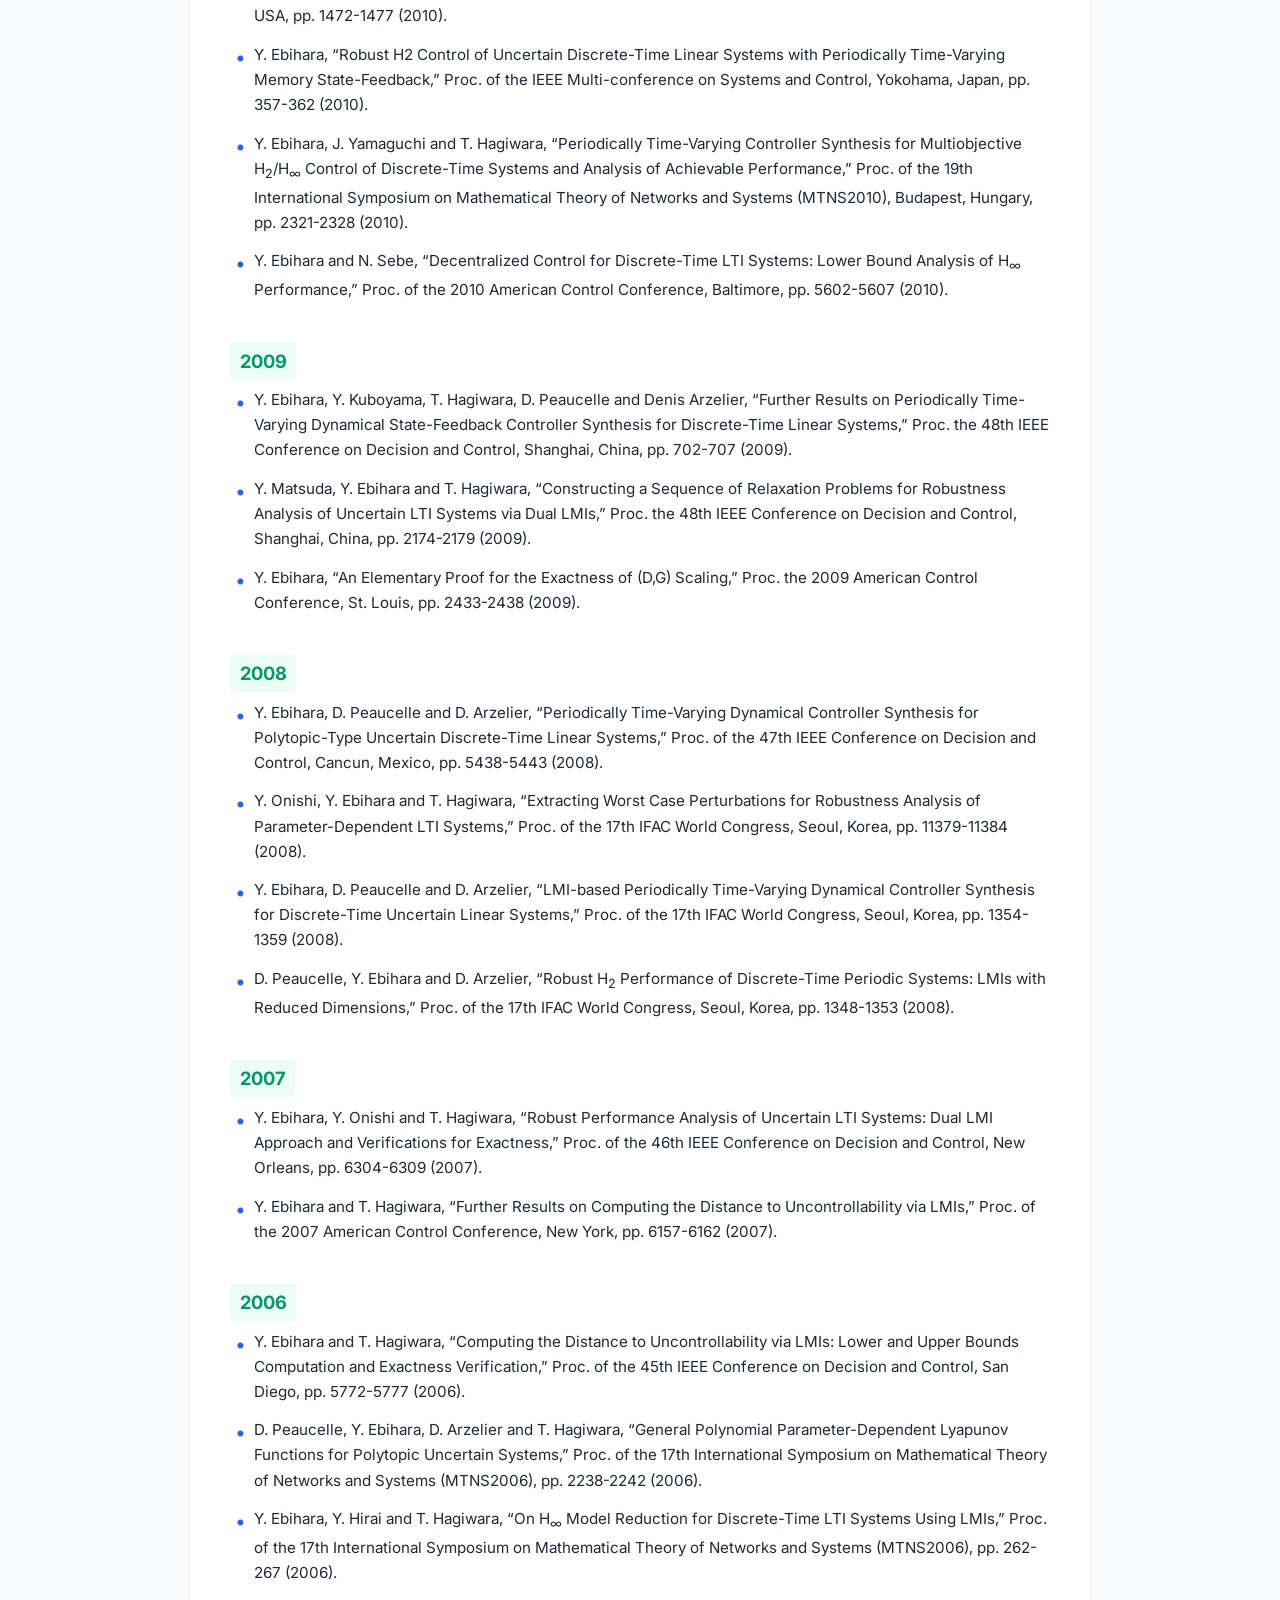
==== commit 8925f49f: "Add files via upload" ====
--- a/achievements-j.html
+++ b/achievements-j.html
@@ -197,6 +197,13 @@
     <div class="year-label">2026</div>
     <ul>
         <li>
+	  S. Ifqir, Y. Ebihara, and D. Peaucelle,  
+	  Less Conservative Interval Observer Design Based on the S-Variable Approach: 
+	  Application to Vehicle Lateral Dynamics, 
+	  <i> IEEE Control Systems Letters</i>, 
+	  accepted for publication (2026).           <span class="new-badge">NEW!!</span>
+	</li>
+        <li>
 	  V. Magron, Y. Ebihara, S. Nishinaka, D. Peaucelle, R. Saeki, T. Yuno, and  S. Tarbouriech,   
 	  LMI Hierarchies for Stability Analysis of ReLU Feedback Systems, 
 	  <i>Mathematics of Control, Signals, and Systems</i>, Vol. 38, pp. 595--625 (2026).  
@@ -750,14 +757,76 @@
     </ul>
 
     <h1>Conference Papers (Selected)</h1>
+    <div class="year-label">2026</div>
+    <ul>
+        <li>
+	  T. Iwata, D. Peaucelle, Y. Kawano, Y. Ebihara, and M. Nagahara, 
+	  “An LP-Based Approach to Data-Driven Analysis and Synthesis of K-Positive Systems,”    
+	  <i>Proc.~of the 65th IEEE Conference on Decision and Control</i>, 
+	  Hawaii, USA, 
+	  accepted for publication (2026).  
+        </li>
+        <li>
+	  H. Gyotoku, T. Yuno, and Y. Ebihara, 
+	  “Dual LMI-Based Absolute Stability Analysis for Feedback Systems
+	  with Repeated Slope-Restricted and Idempotent Nonlinearities,”   
+	  <i>Proc. of the 26th International Conference on Control, Automation and
+	  Systems (ICCAS 2026)</i>, 
+	  Sapporo, Japan, 
+	  pp. 501-506 (2026).
+	</li>
+        <li>
+	  T. Iwata, Y. Kawano, D. Peaucelle, Y. Ebihara, and M. Nagahara:   
+	  “Data Informativity for Stability and Stabilization of K-Positive Linear Systems,”  
+	  <i>Proc. of the 23rd IFAC World Congress</i>, 
+	  Busan, Korea, 
+	  accepted for publication (2026).
+	</li>
+        <li>
+	  D. Peaucelle, S. Callegari, Y. Ebihara, Y. Hosoe, and M. Sato,  
+	  “S-variable Approach for Generic Convex Polyhedra,”  
+	  <i>Proc. of the 23rd IFAC World Congress</i>, 
+	  Busan, Korea, 
+	  accepted for publication (2026).
+	</li>
+        <li>
+	  J. Higashi, T. Yuno, Y. Ebihara, D. Peaucelle, and S. Tarbouriesh,   
+	  “Lifting-Based Approach for Disproving Absolute Stability of Discrete-Time 
+	  Nonlinear Feedback Systems,” 
+	  <i>Proc. of the 23rd IFAC World Congress</i>, 
+	  Busan, Korea, 
+	  accepted for publication (2026).
+	</li>
+	<li>
+	N. Sebe, Y. Ebihara, and H. Waki, 
+	“Lower Bound Computation of L2+ Induced Norm for Scalar LTI Systems,” 
+	<i>Proc. of the 24th European Control Conference</i>, 
+	Reykyavik, Iceland, 
+	pp. 3210-3215 (2026).
+	<li>
+	  C. Donati, F. Dabbene, C. Lagoa, C. Novara, and Y. Ebihara,    
+	  “Identification of Contractive Lur&apos;e-Type Systems via
+	  Kernel-Based Lipschitz Design,” 
+	  <i>Proc. of the 24th European Control Conference</i>, 
+	  Reykyavik, Iceland, 
+	  pp. 1801-1806 (2026).
+	</li>
+        <li>
+	  T. Iwata, S. Azuma, M. Nagahara, D. Peaucelle, and Y. Ebihara, 
+	  “Data Informativity for Analysis and Design of Positive Systems,” 
+	  <i>Proc. of the American Control Conference</i>, 
+	  New Orleans, Louisiana, USA, 
+	  6 pages (2026).
+	</li>
+    </ul>
+
     <div class="year-label">2025</div>
     <ul>
     <li>  H. Gyotoku, T. Yuno, Y. Ebihara, D. Peaucelle, and S. Tarbouriech, 
           Submitted (2025).    
           “Detecting Destabilizing Nonlinearities in Absolute Stability Analysis with Static O'Shea-Zames-Falb Multipliers,” 
           Proc. of the 64th IEEE Conference on Decision and Control, 
-          Rio de Janeiro, Brazil, to appear (2025).  
-          <span class="new-badge">NEW!!</span>
+	  Rio de Janeiro, Brazil, pp. 4633-4638 (2025). 
     </li>
     <li>  H. Gyotoku, T. Yuno, Y. Ebihara, D. Peaucelle, S. Tarbouriech, and V. Magron,   
           “Detecting Destabilizing Nonlinearities in Absolute Stability Analysis of 
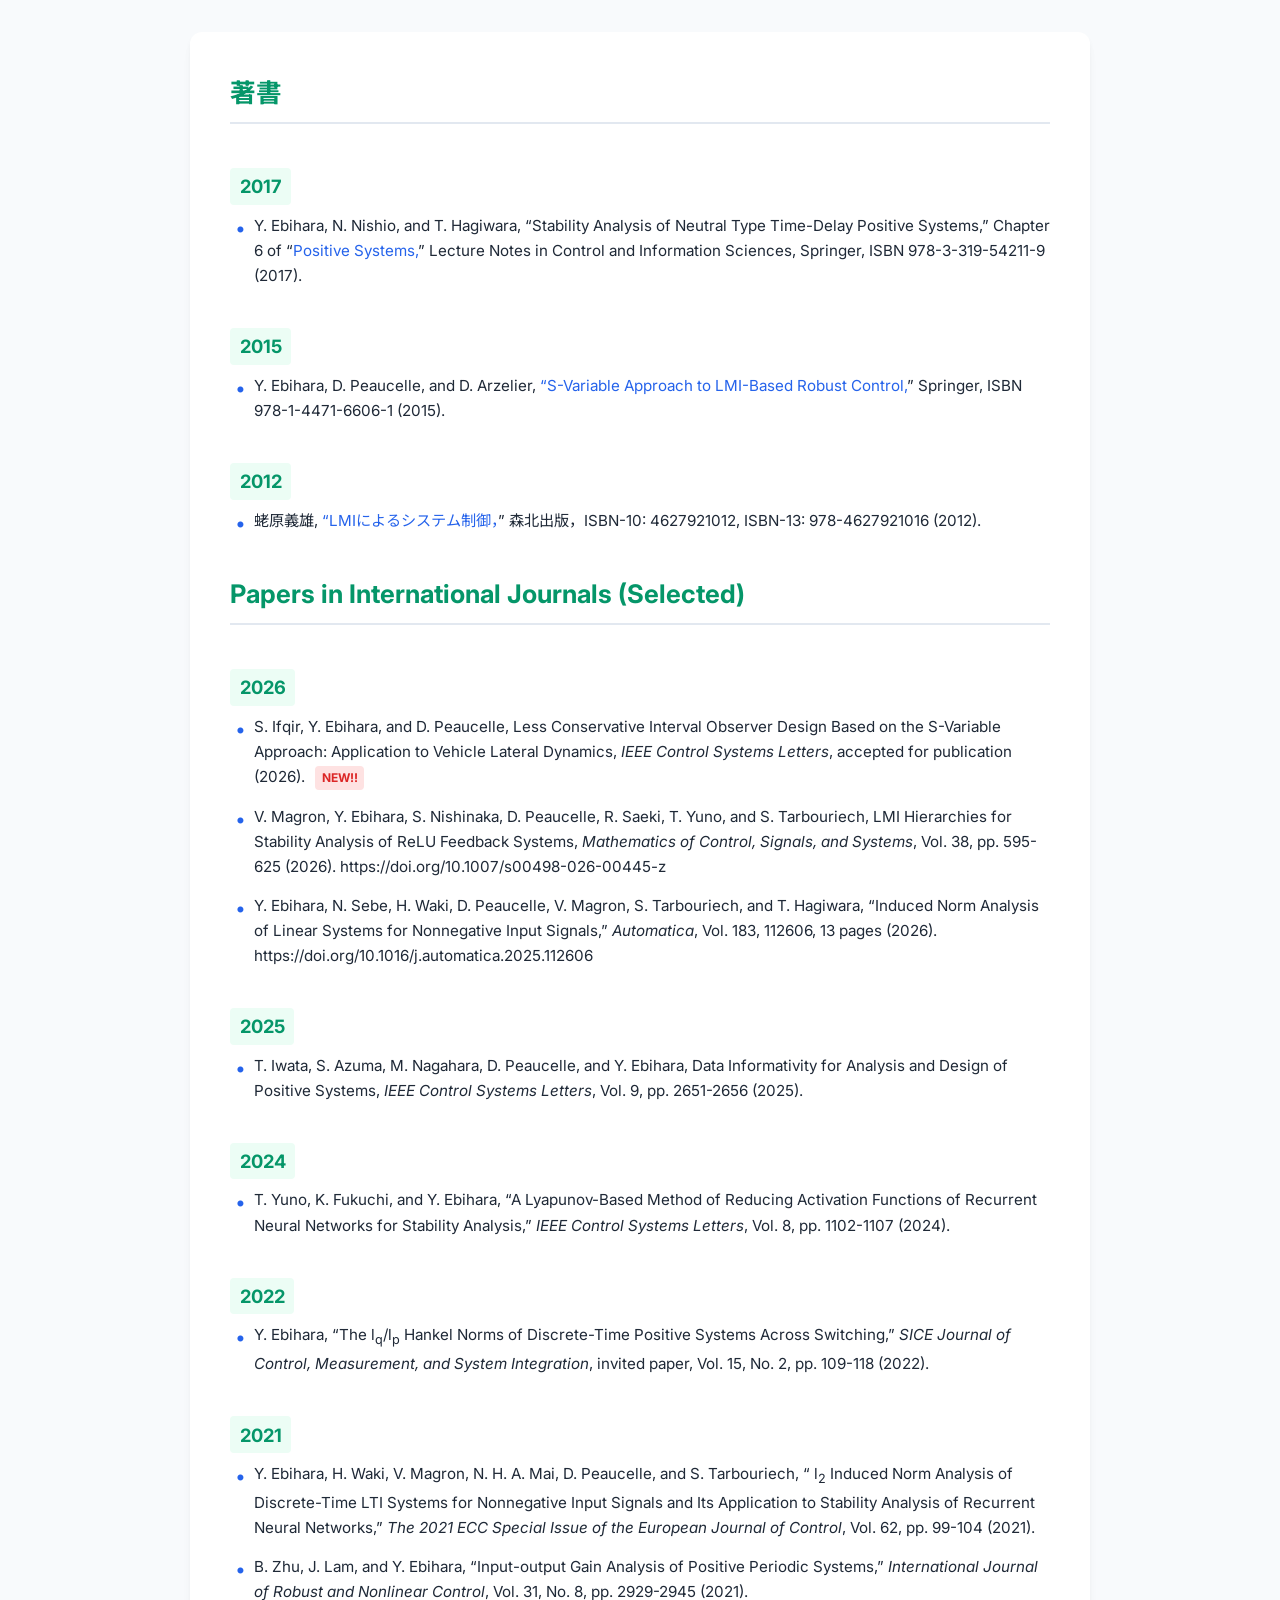
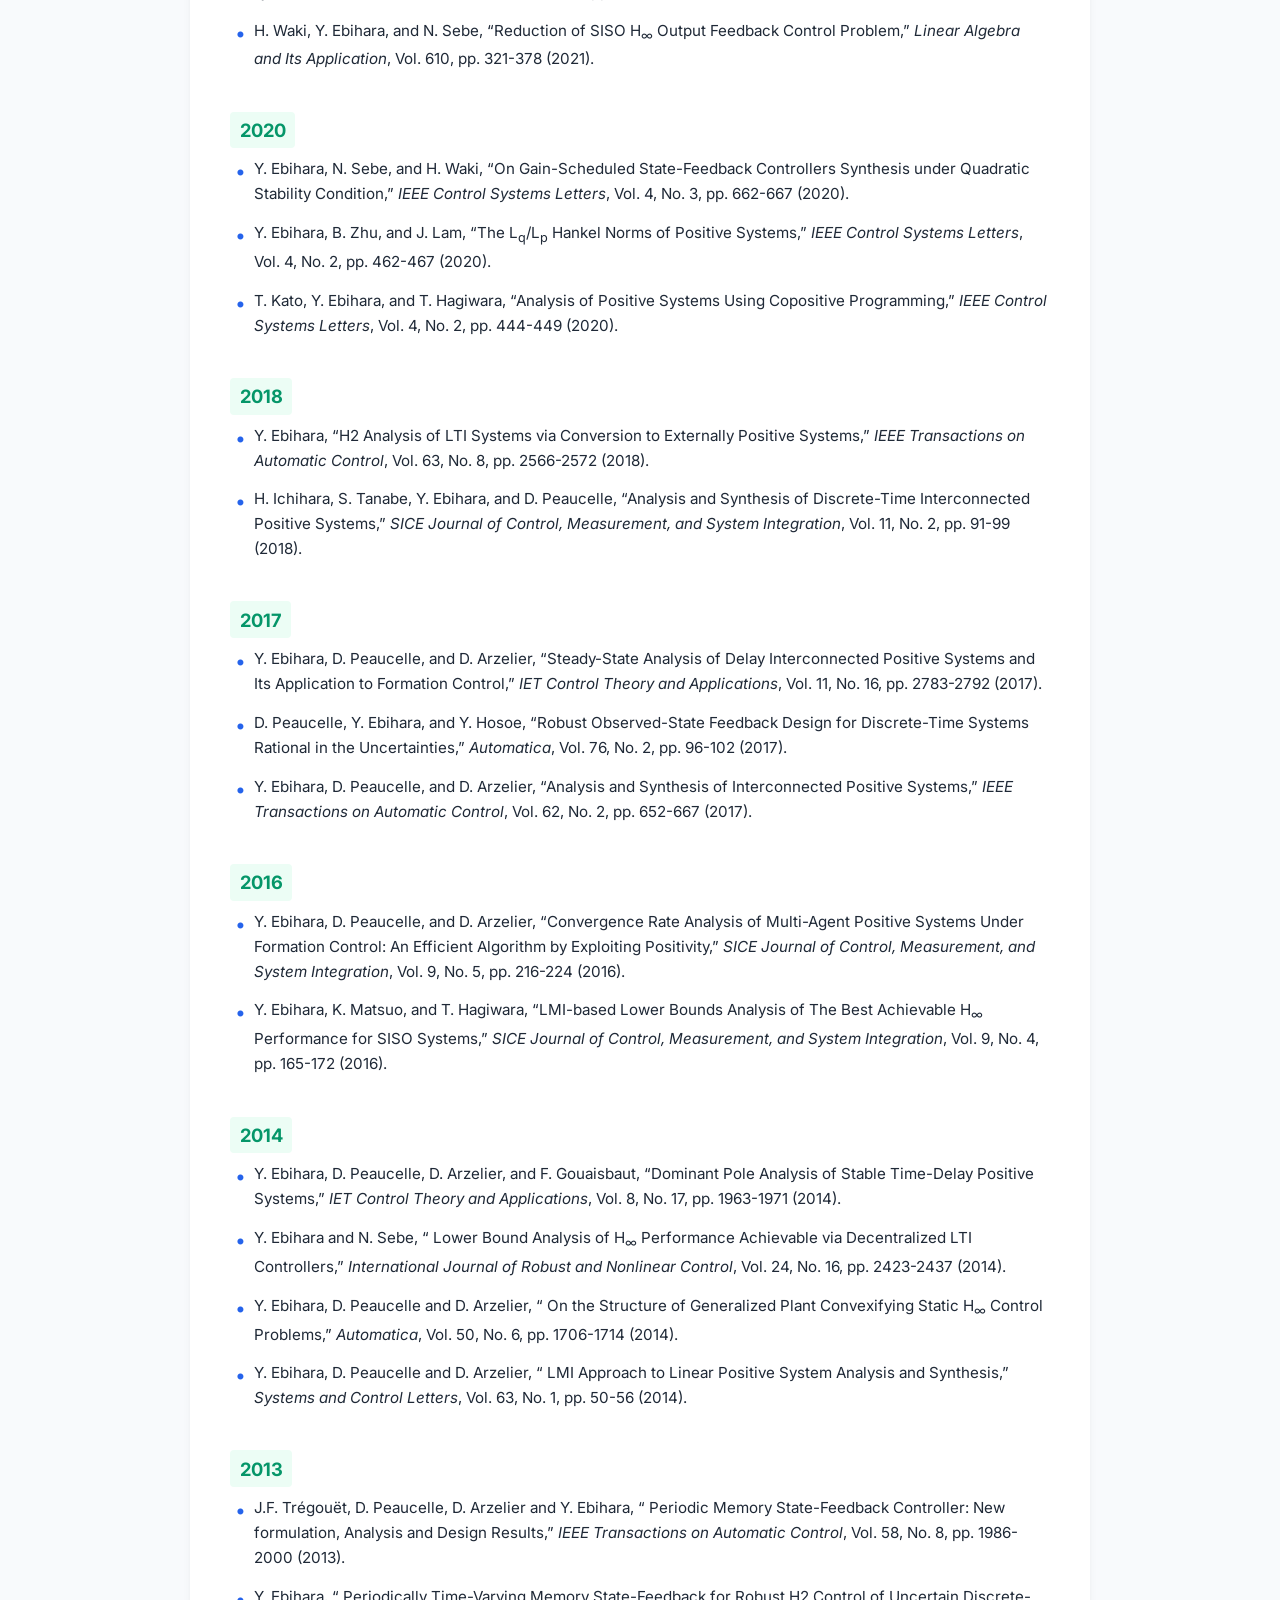
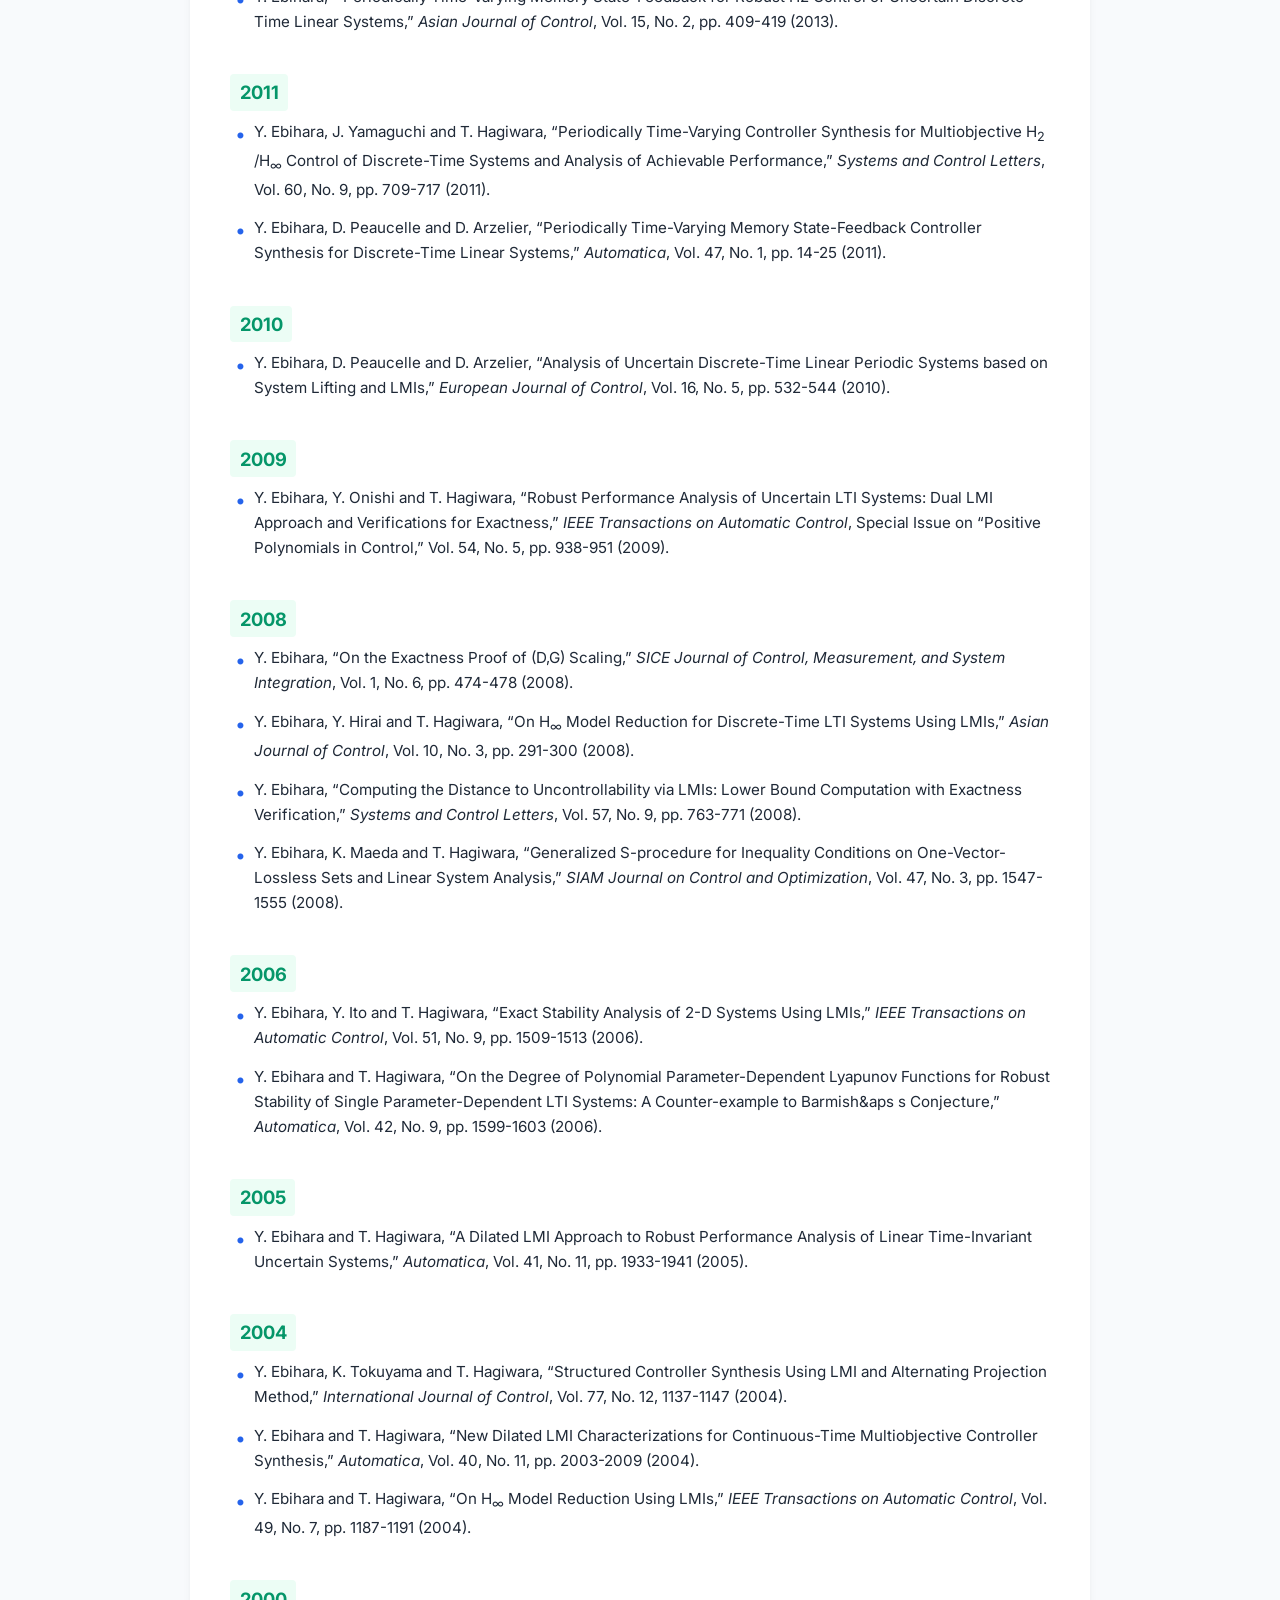
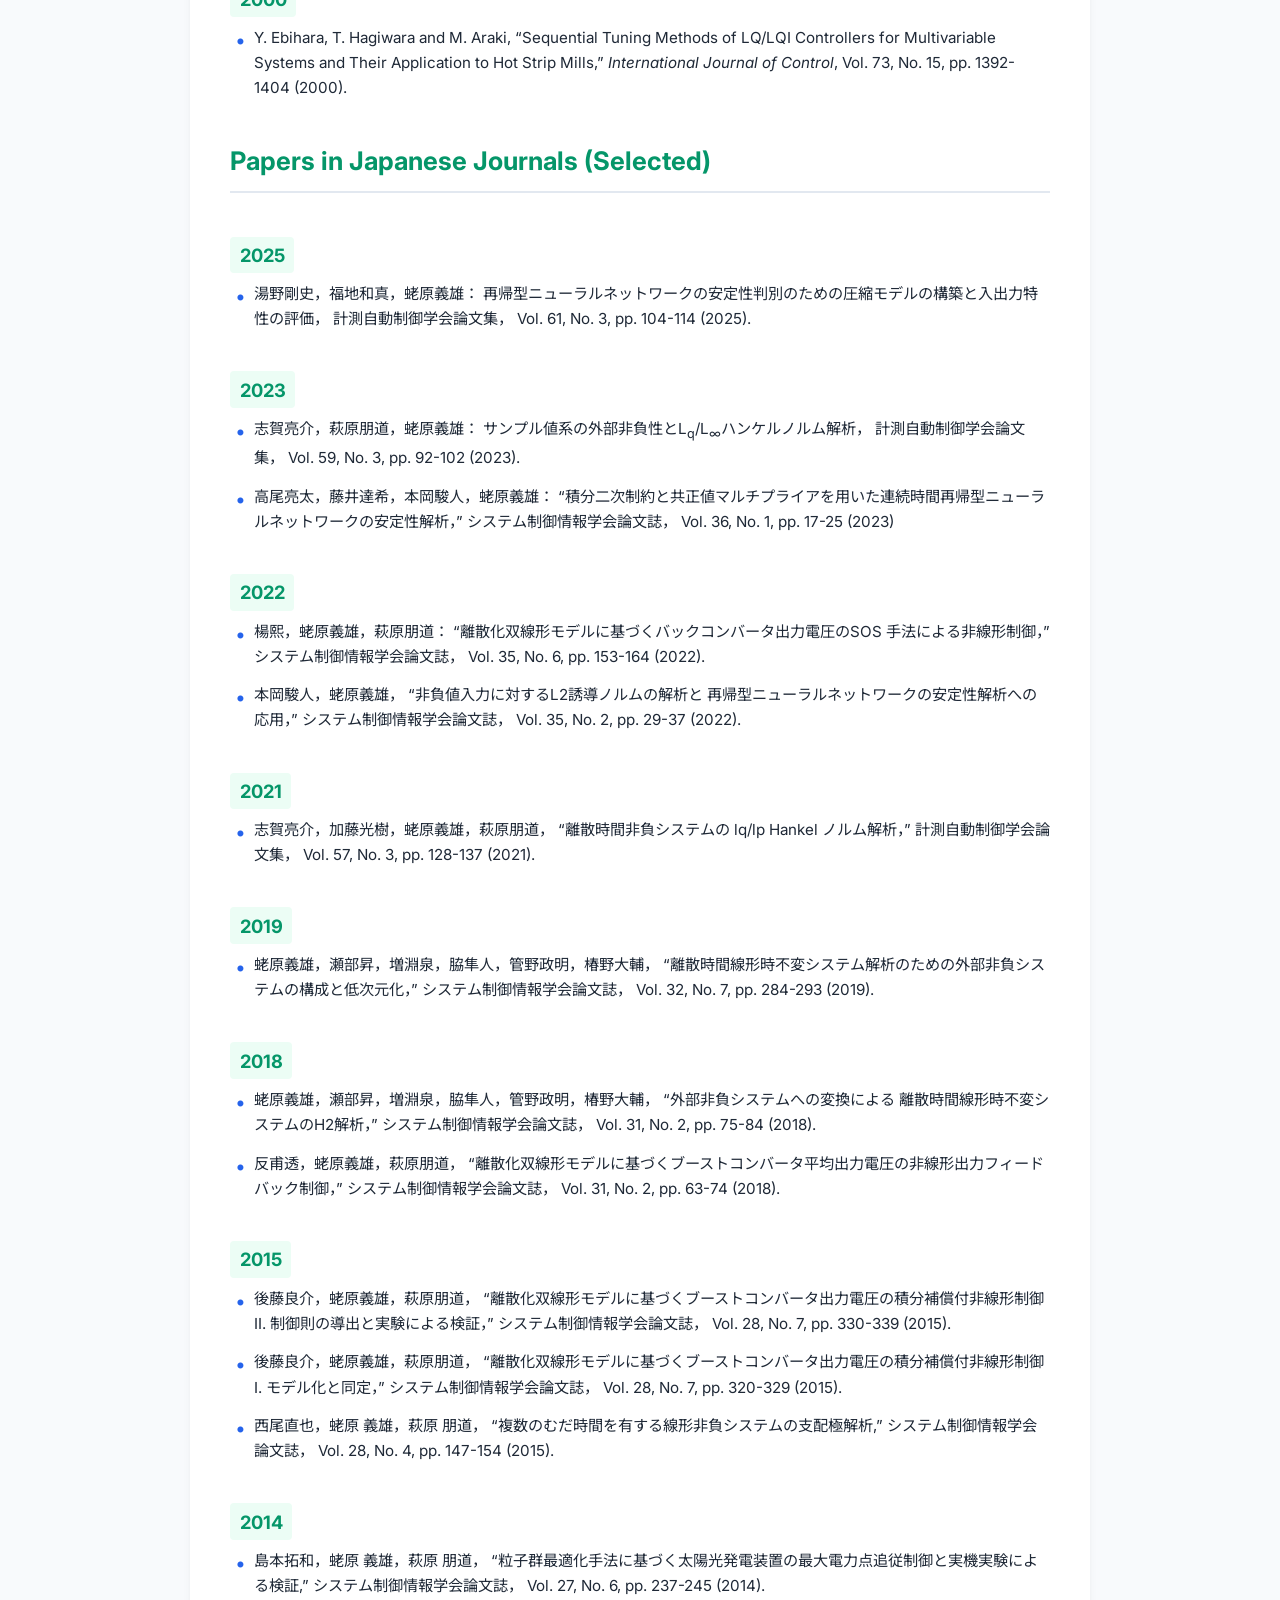
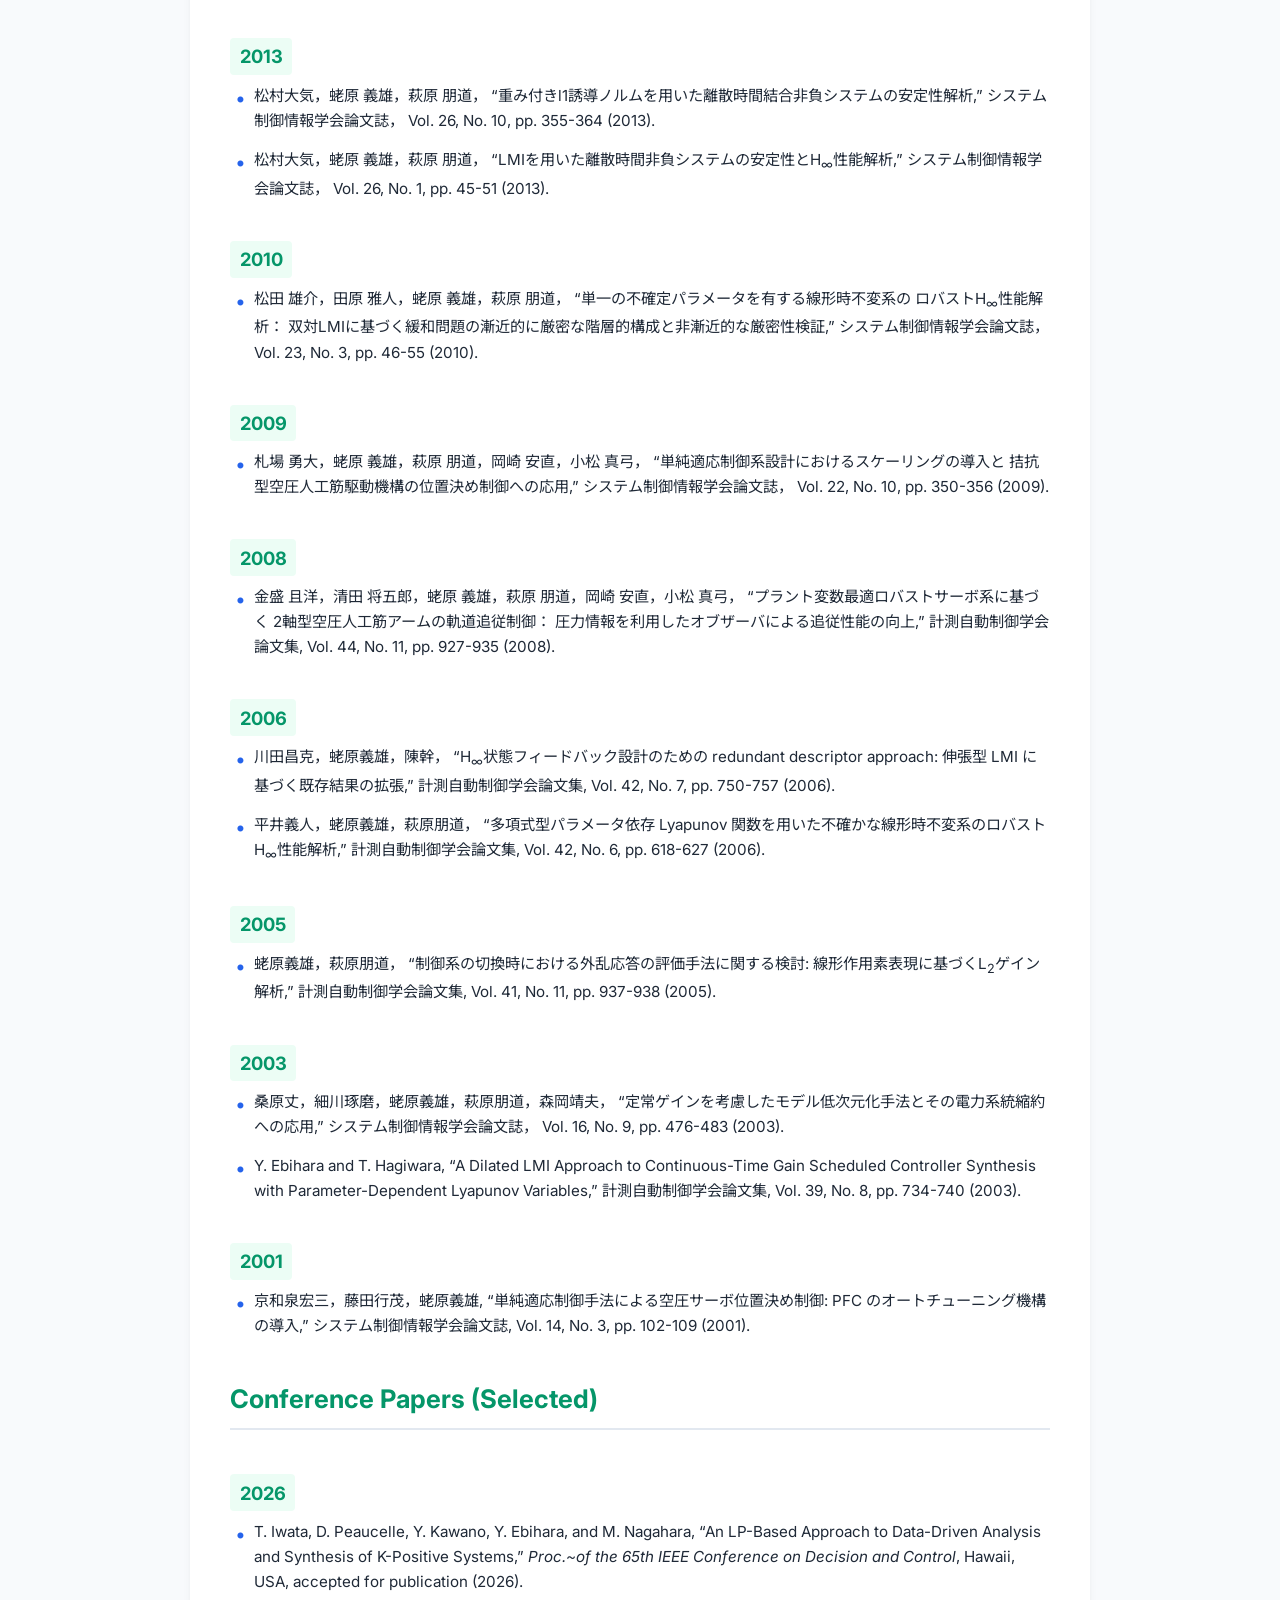
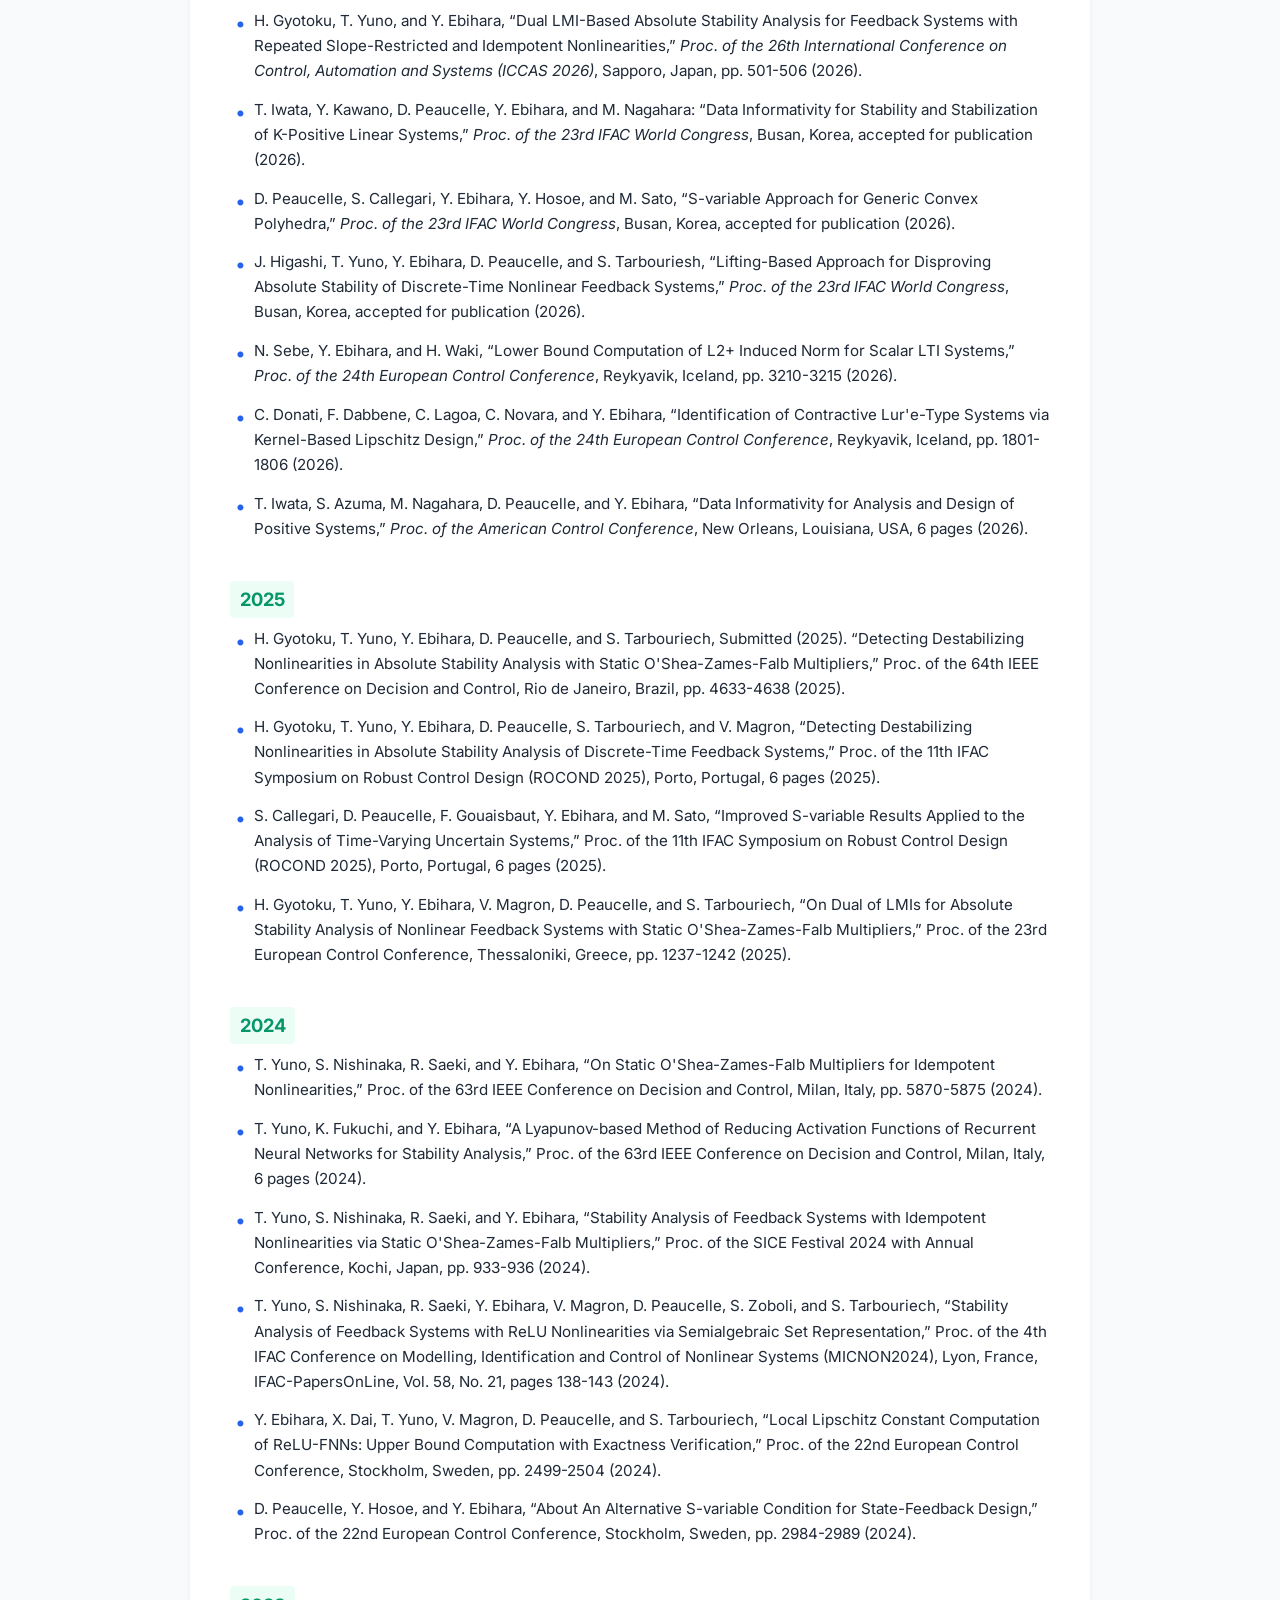
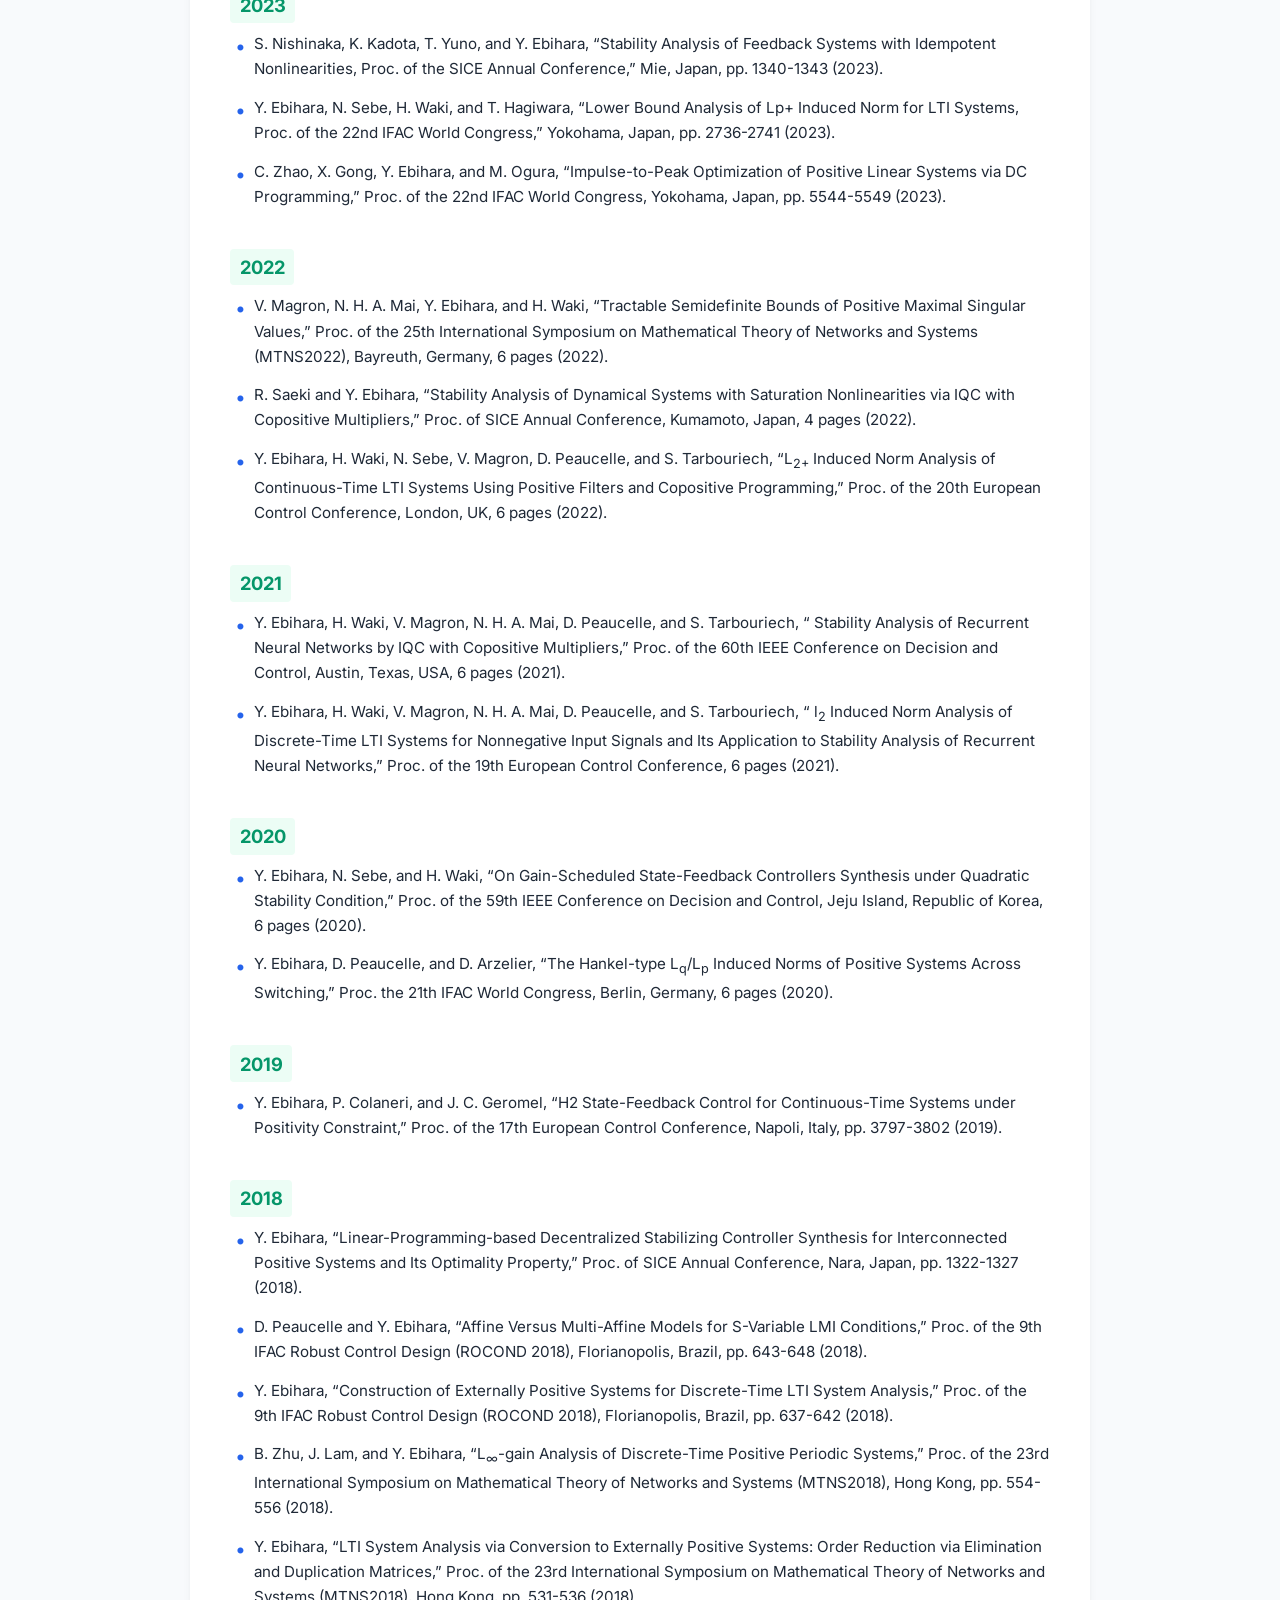
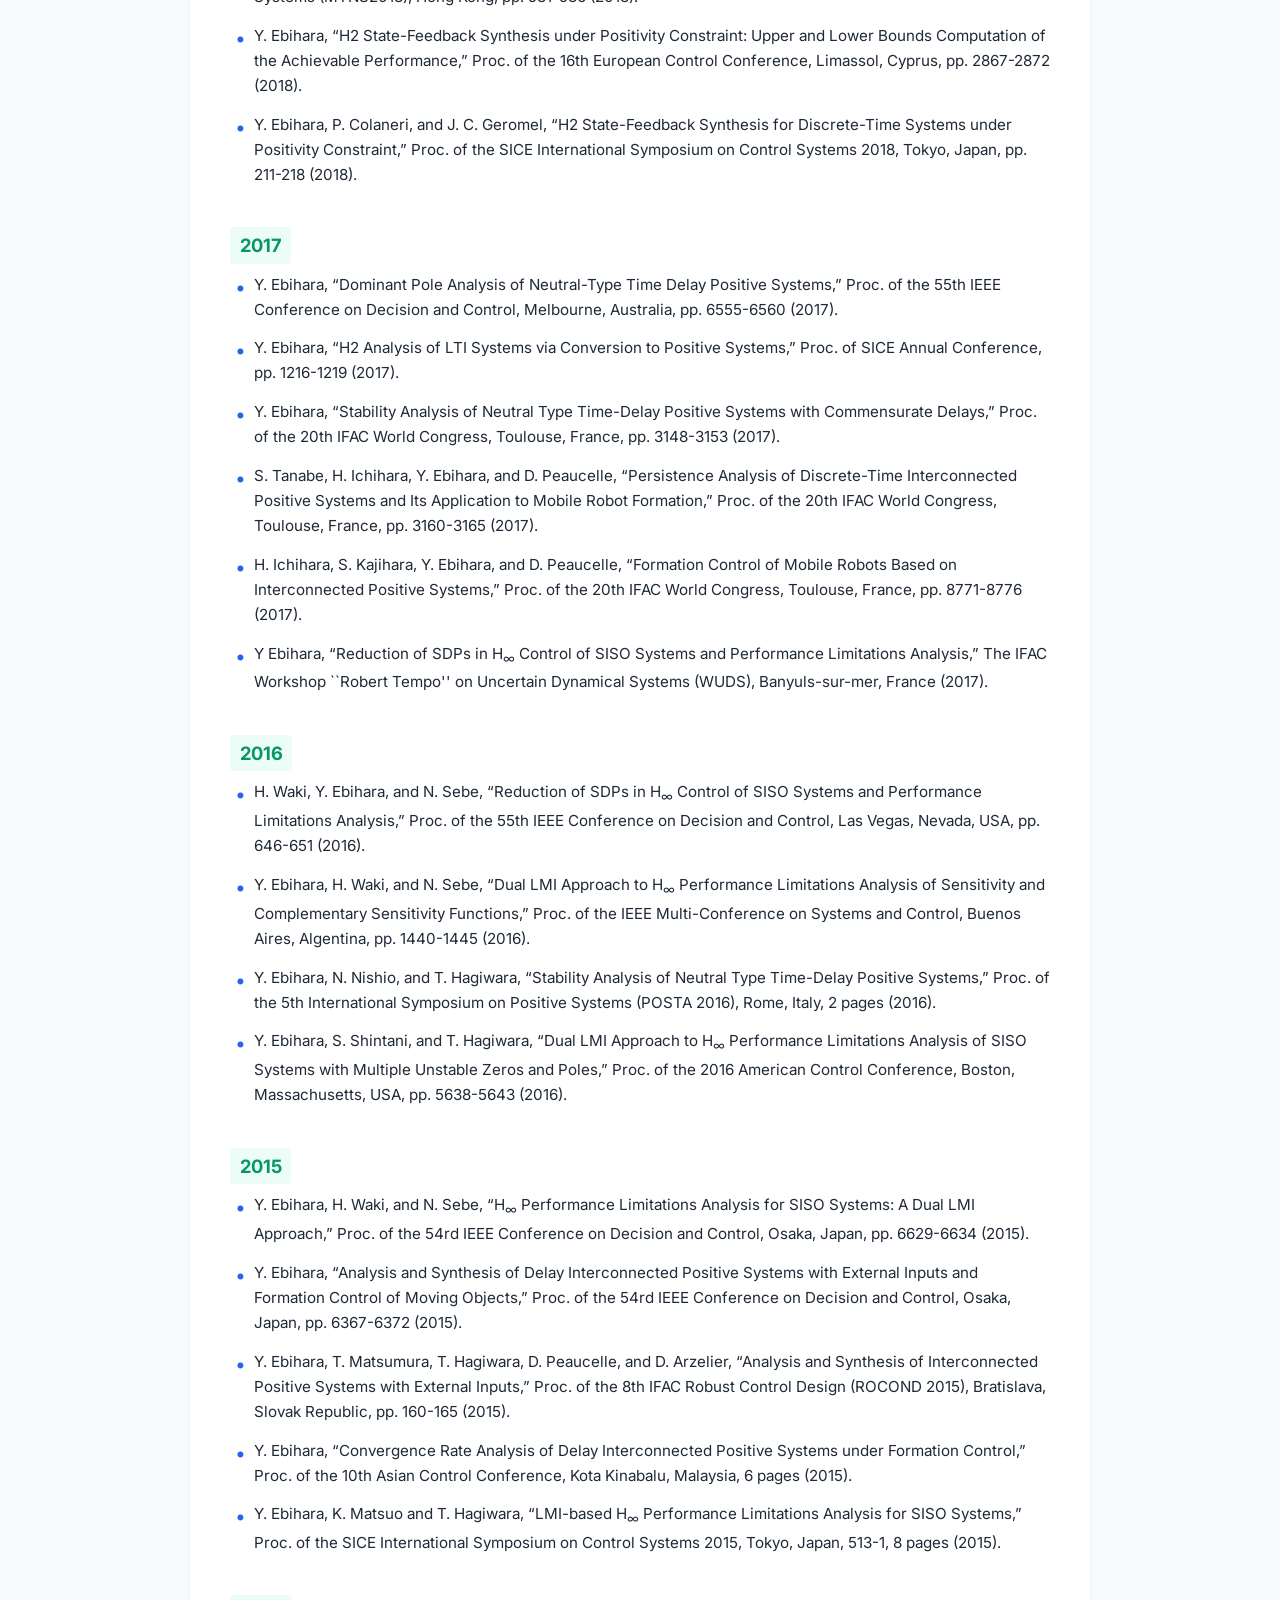
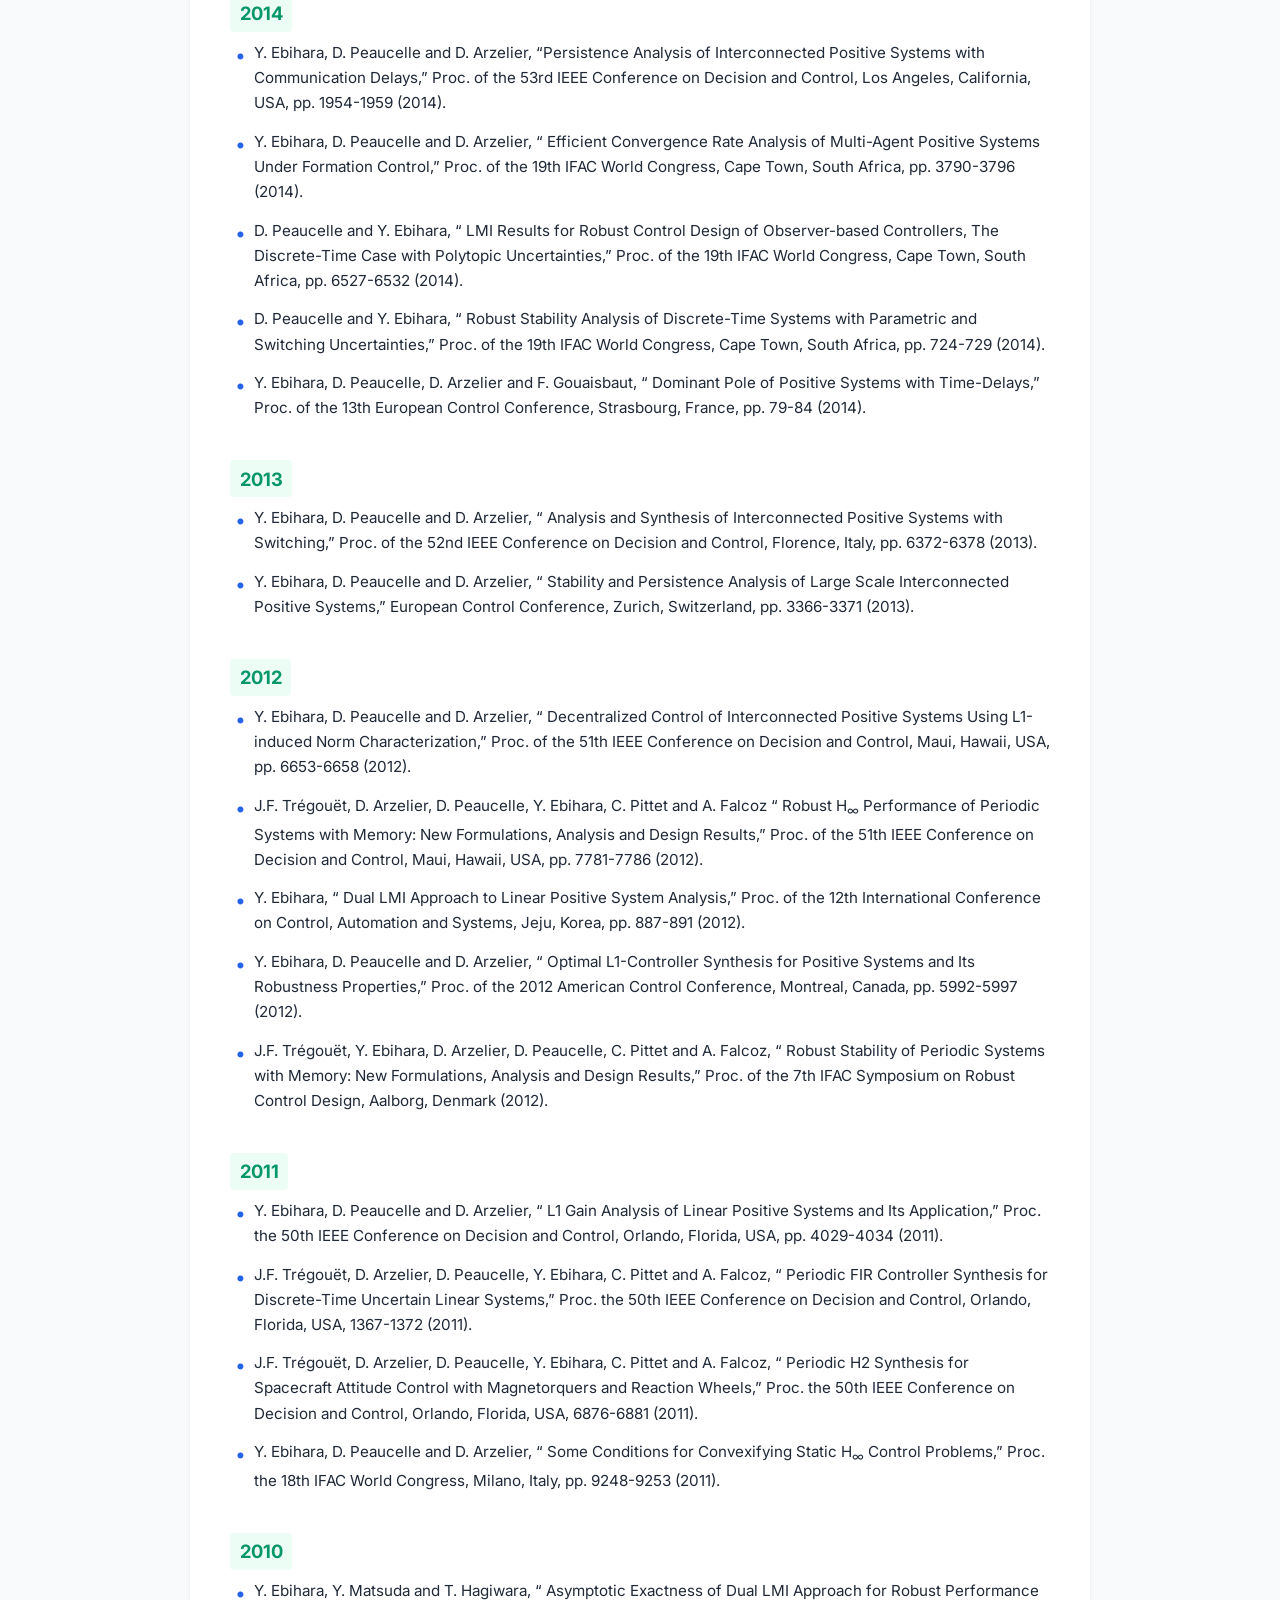
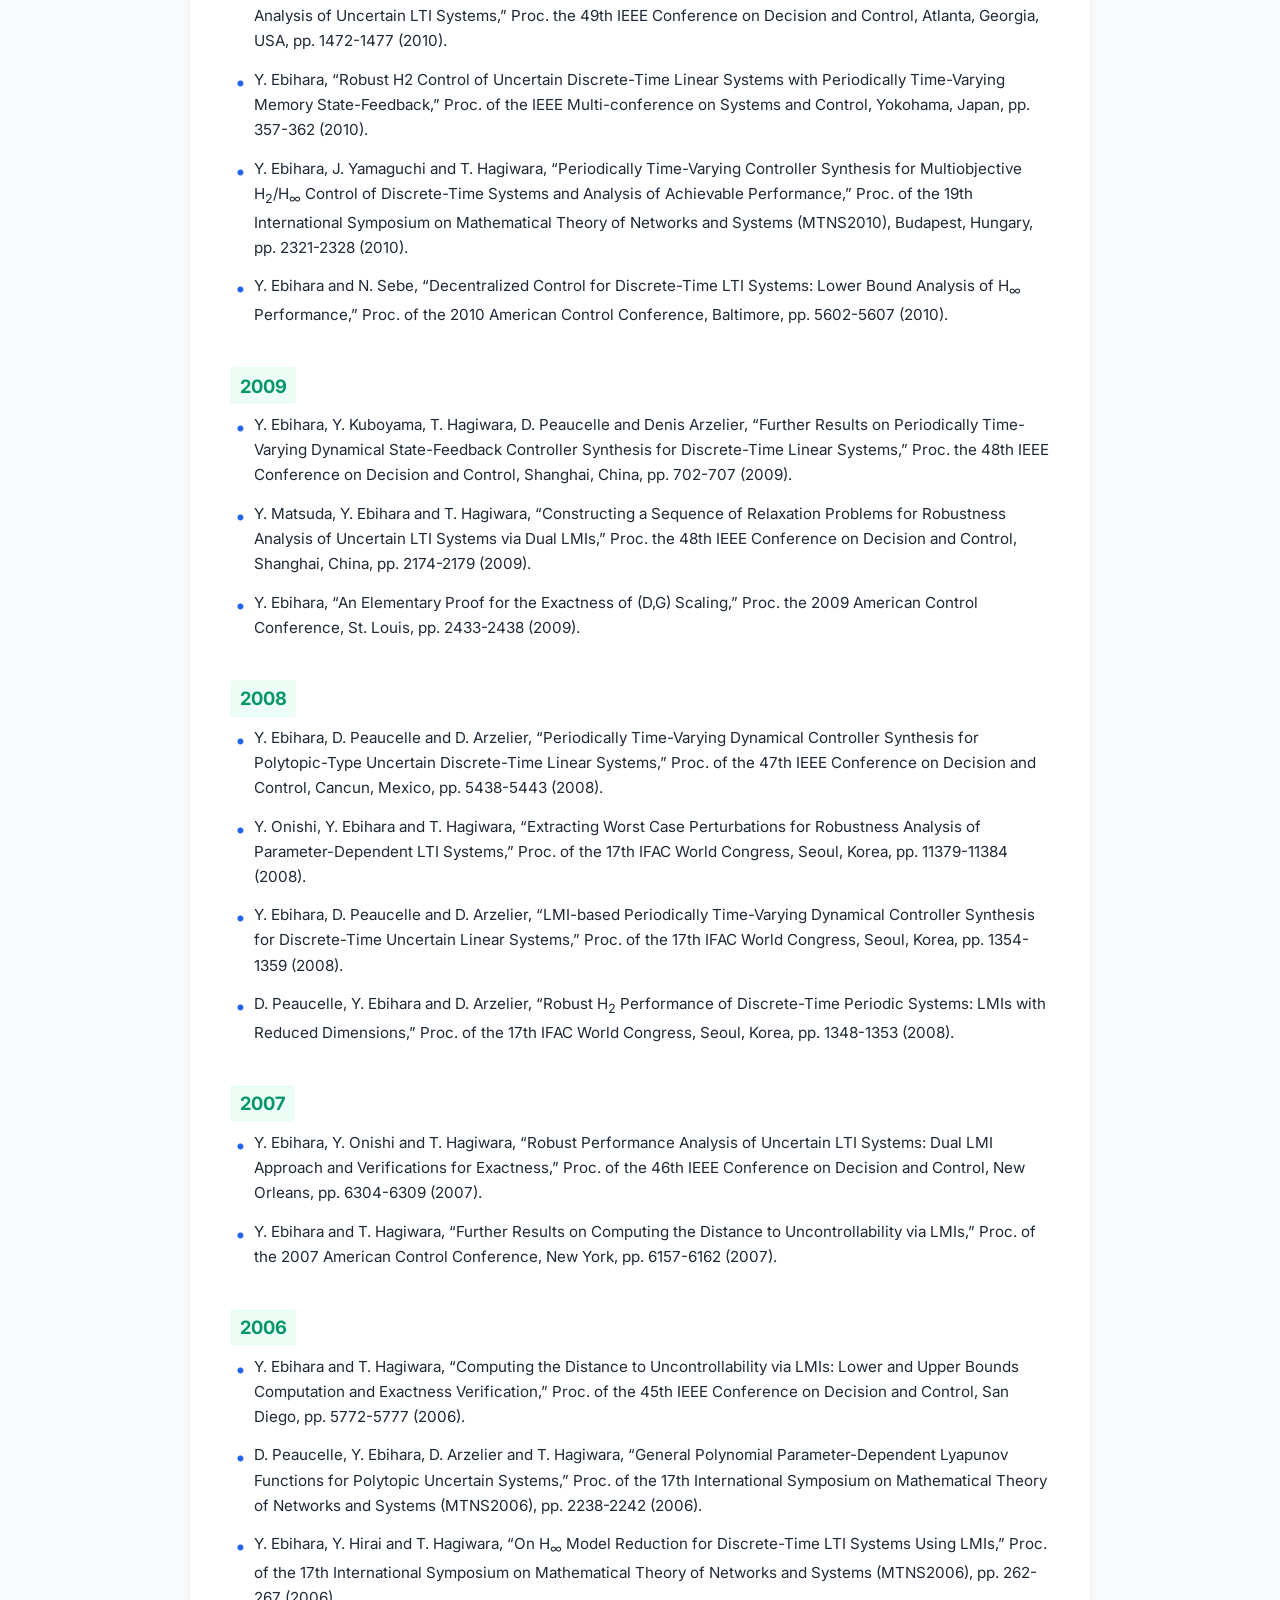
==== commit 41738556: "Add files via upload" ====
--- a/achievements-j.html
+++ b/achievements-j.html
@@ -206,13 +206,14 @@
         <li>
 	  V. Magron, Y. Ebihara, S. Nishinaka, D. Peaucelle, R. Saeki, T. Yuno, and  S. Tarbouriech,   
 	  LMI Hierarchies for Stability Analysis of ReLU Feedback Systems, 
-	  <i>Mathematics of Control, Signals, and Systems</i>, Vol. 38, pp. 595--625 (2026).  
+	  <i>Mathematics of Control, Signals, and Systems</i>, Vol. 38, pp. 595-625 (2026).  
 	  https://doi.org/10.1007/s00498-026-00445-z
 	</li>
         <li>
           Y. Ebihara, N. Sebe, H. Waki, D. Peaucelle, V. Magron, S. Tarbouriech, and T. Hagiwara, 
           “Induced Norm Analysis of Linear Systems for Nonnegative Input Signals,” 
-          <i>Automatica</i>, Vol. 183, 112606, 13 pages (2026).  
+          <i>Automatica</i>, Vol. 183, 112606, 13 pages (2026).
+	  https://doi.org/10.1016/j.automatica.2025.112606
         </li>
     </ul>
 
@@ -222,7 +223,7 @@
 	T. Iwata, S. Azuma, M. Nagahara, D. Peaucelle, and Y. Ebihara,   
 	Data Informativity for Analysis and Design of Positive Systems,
 	<i> IEEE Control Systems Letters</i>, 
-	Vol. 9, pp. 2651--2656 (2025).         
+	Vol. 9, pp. 2651-2656 (2025).         
         </li>
     </ul>
 
@@ -854,7 +855,7 @@
       <li> T. Yuno, S. Nishinaka, R. Saeki, and Y. Ebihara,    
           “On Static O'Shea-Zames-Falb Multipliers for Idempotent Nonlinearities,”
           Proc. of the 63rd IEEE Conference on Decision and Control, 
-          Milan, Italy, pp. 5870--5875 (2024).  
+          Milan, Italy, pp. 5870-5875 (2024).  
        </li>
       <li> T. Yuno, K. Fukuchi, and Y. Ebihara,   
           “A Lyapunov-based Method of Reducing Activation Functions of 
@@ -872,7 +873,7 @@
           “Stability Analysis of Feedback Systems with ReLU Nonlinearities via 
           Semialgebraic Set Representation,” 
         Proc. of the 4th IFAC Conference on Modelling, Identification and Control of Nonlinear Systems (MICNON2024),
-        Lyon, France, IFAC-PapersOnLine, Vol. 58, No. 21,  pages 138--143 (2024).  
+        Lyon, France, IFAC-PapersOnLine, Vol. 58, No. 21,  pages 138-143 (2024).  
        </li>
        <li> Y. Ebihara, X. Dai, T. Yuno, V. Magron, D. Peaucelle, and S. Tarbouriech, 
           “Local Lipschitz Constant Computation of ReLU-FNNs:  
@@ -1551,7 +1552,7 @@
     <li>
     蛯原義雄，脇隼人，瀬部昇,  
     “半正定値計画によるH∞性能限界解析,” 
-    計測と制御，Vol. 59, No. 3, pp. 218--225 (2020).
+    計測と制御，Vol. 59, No. 3, pp. 218-225 (2020).
     </li>
     </ul>
 
